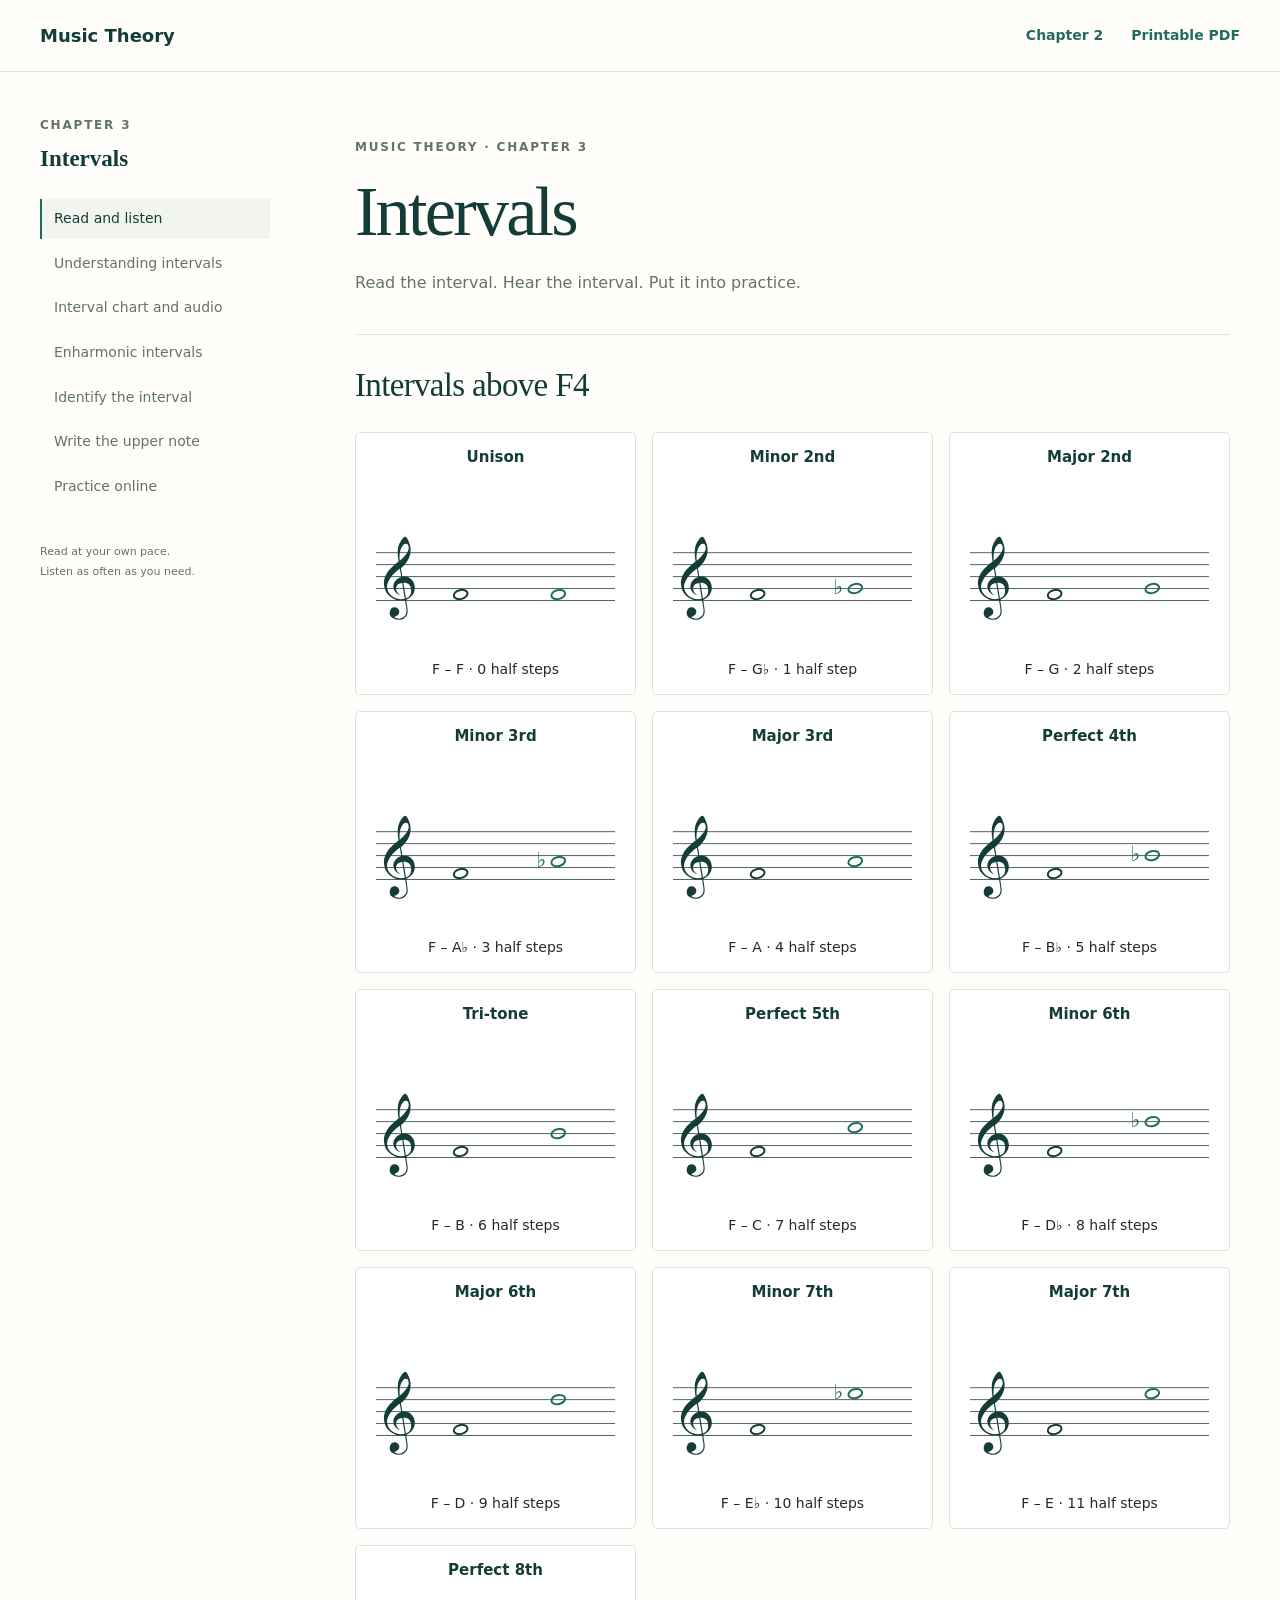
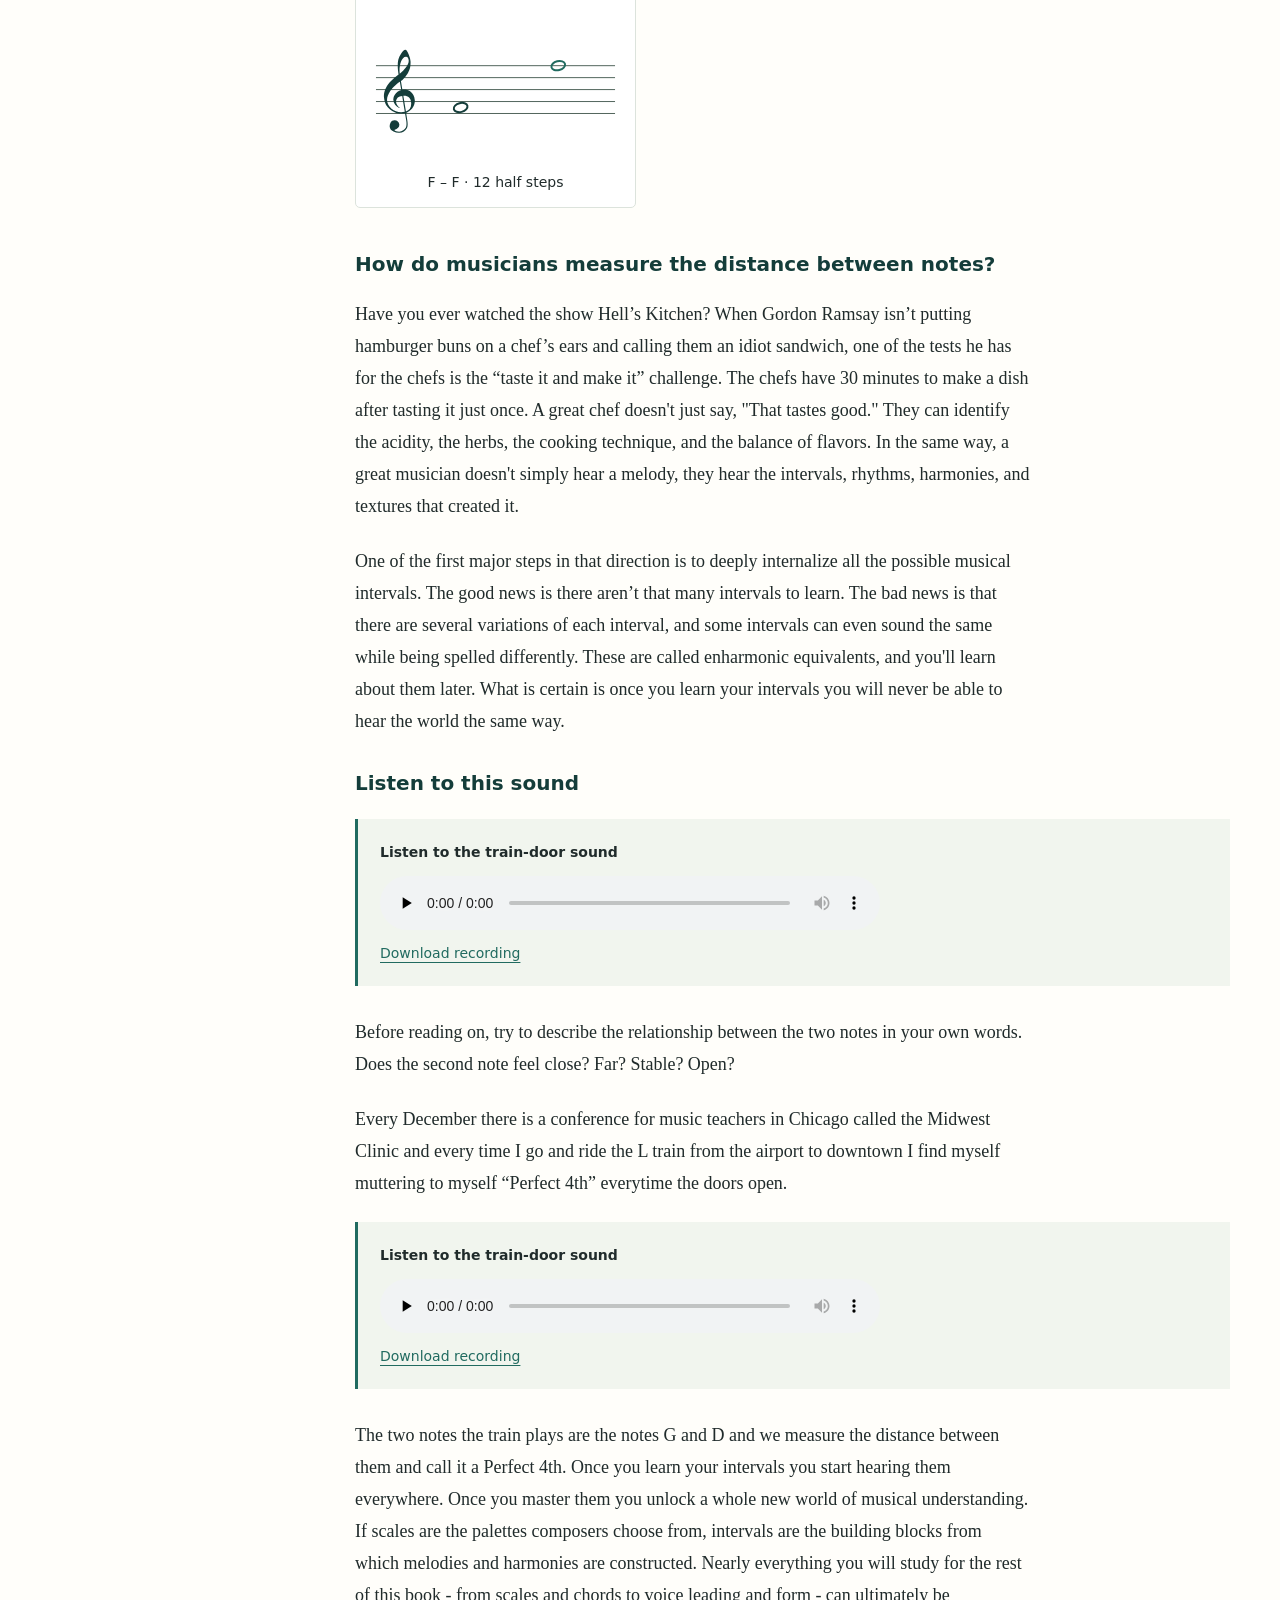
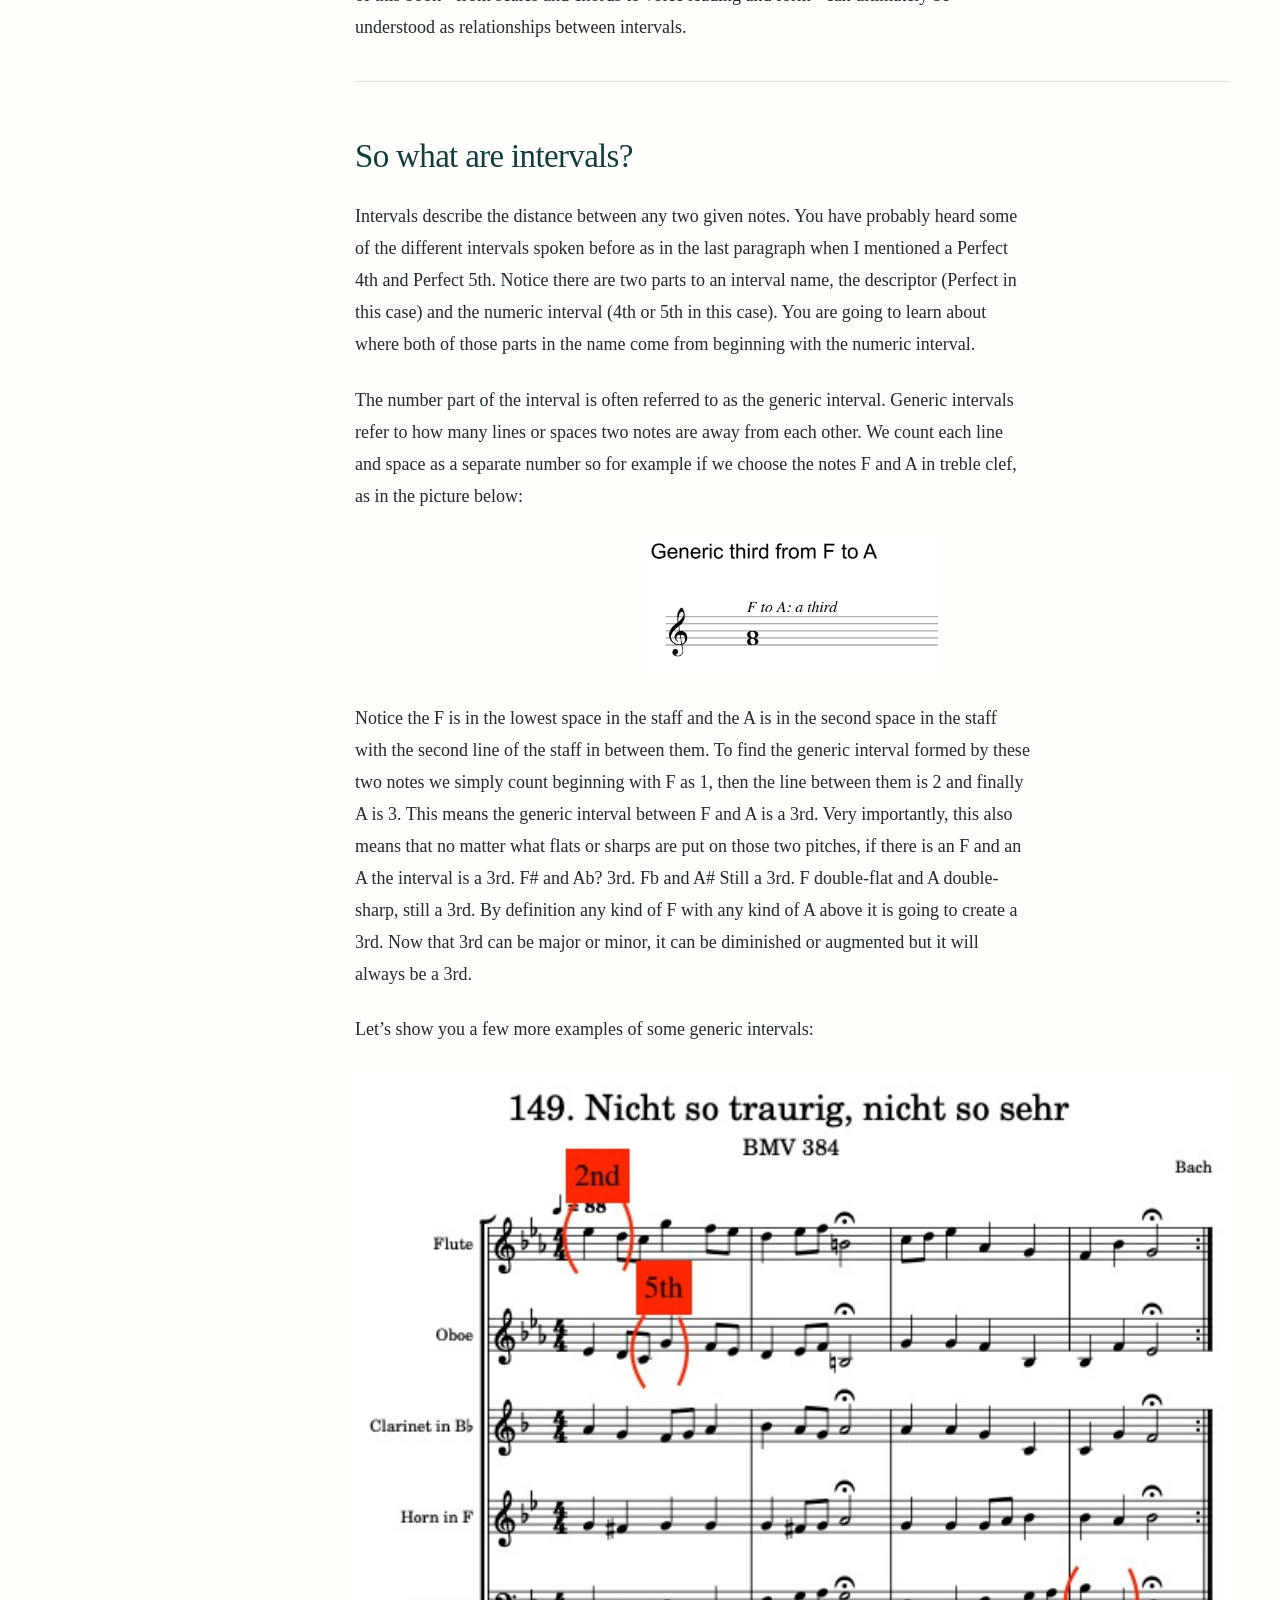
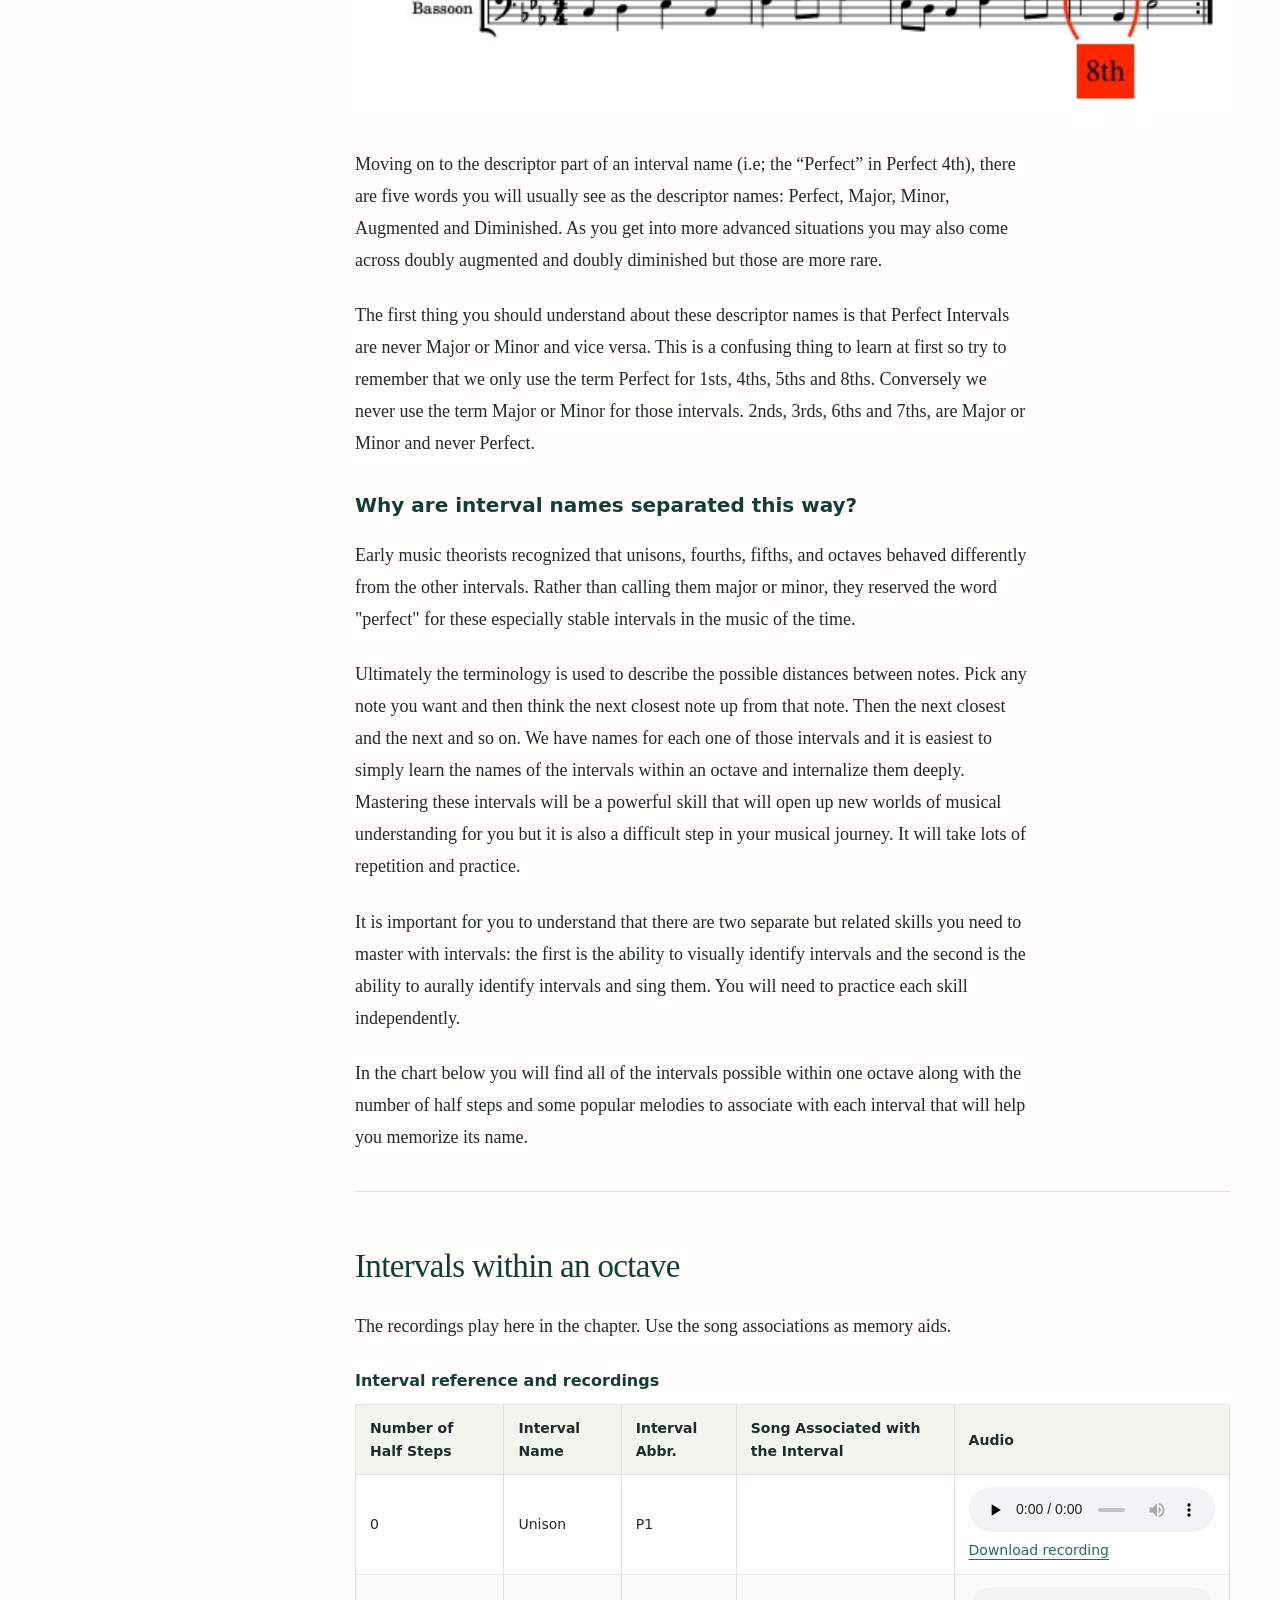
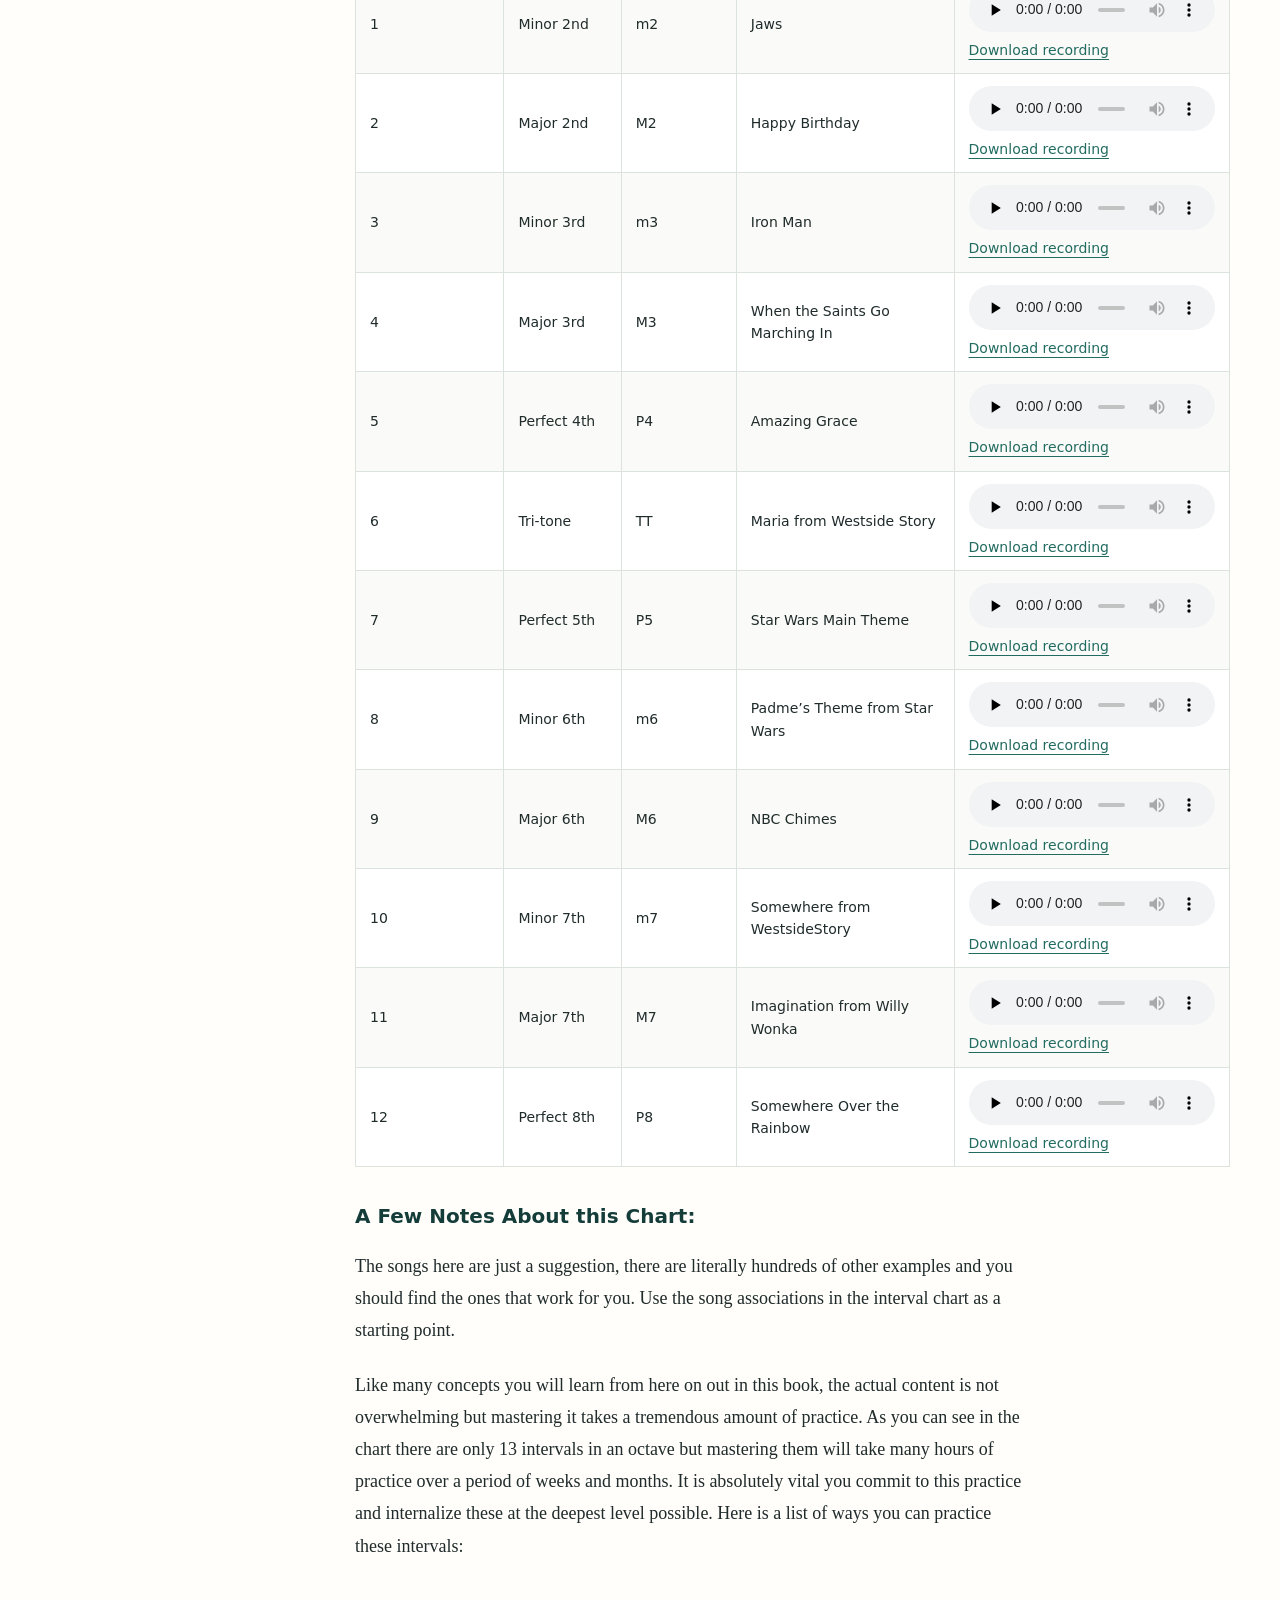
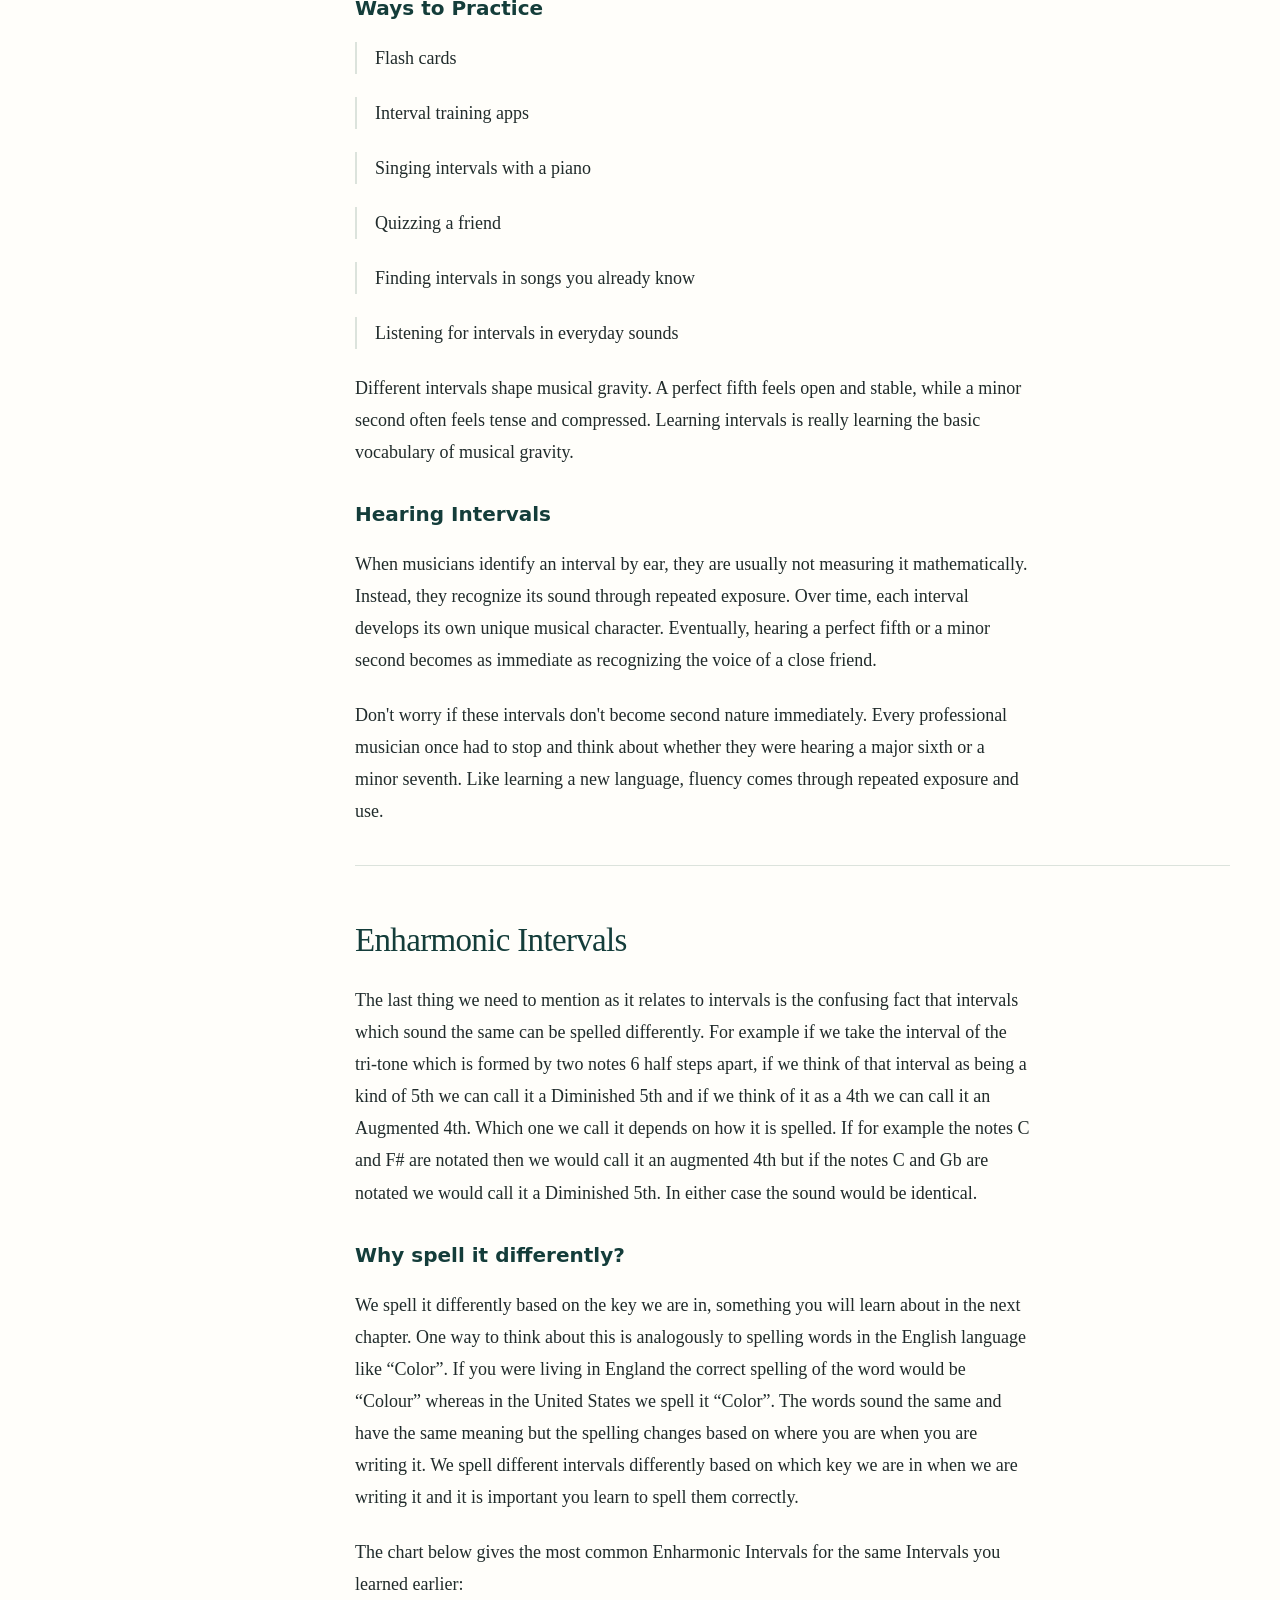
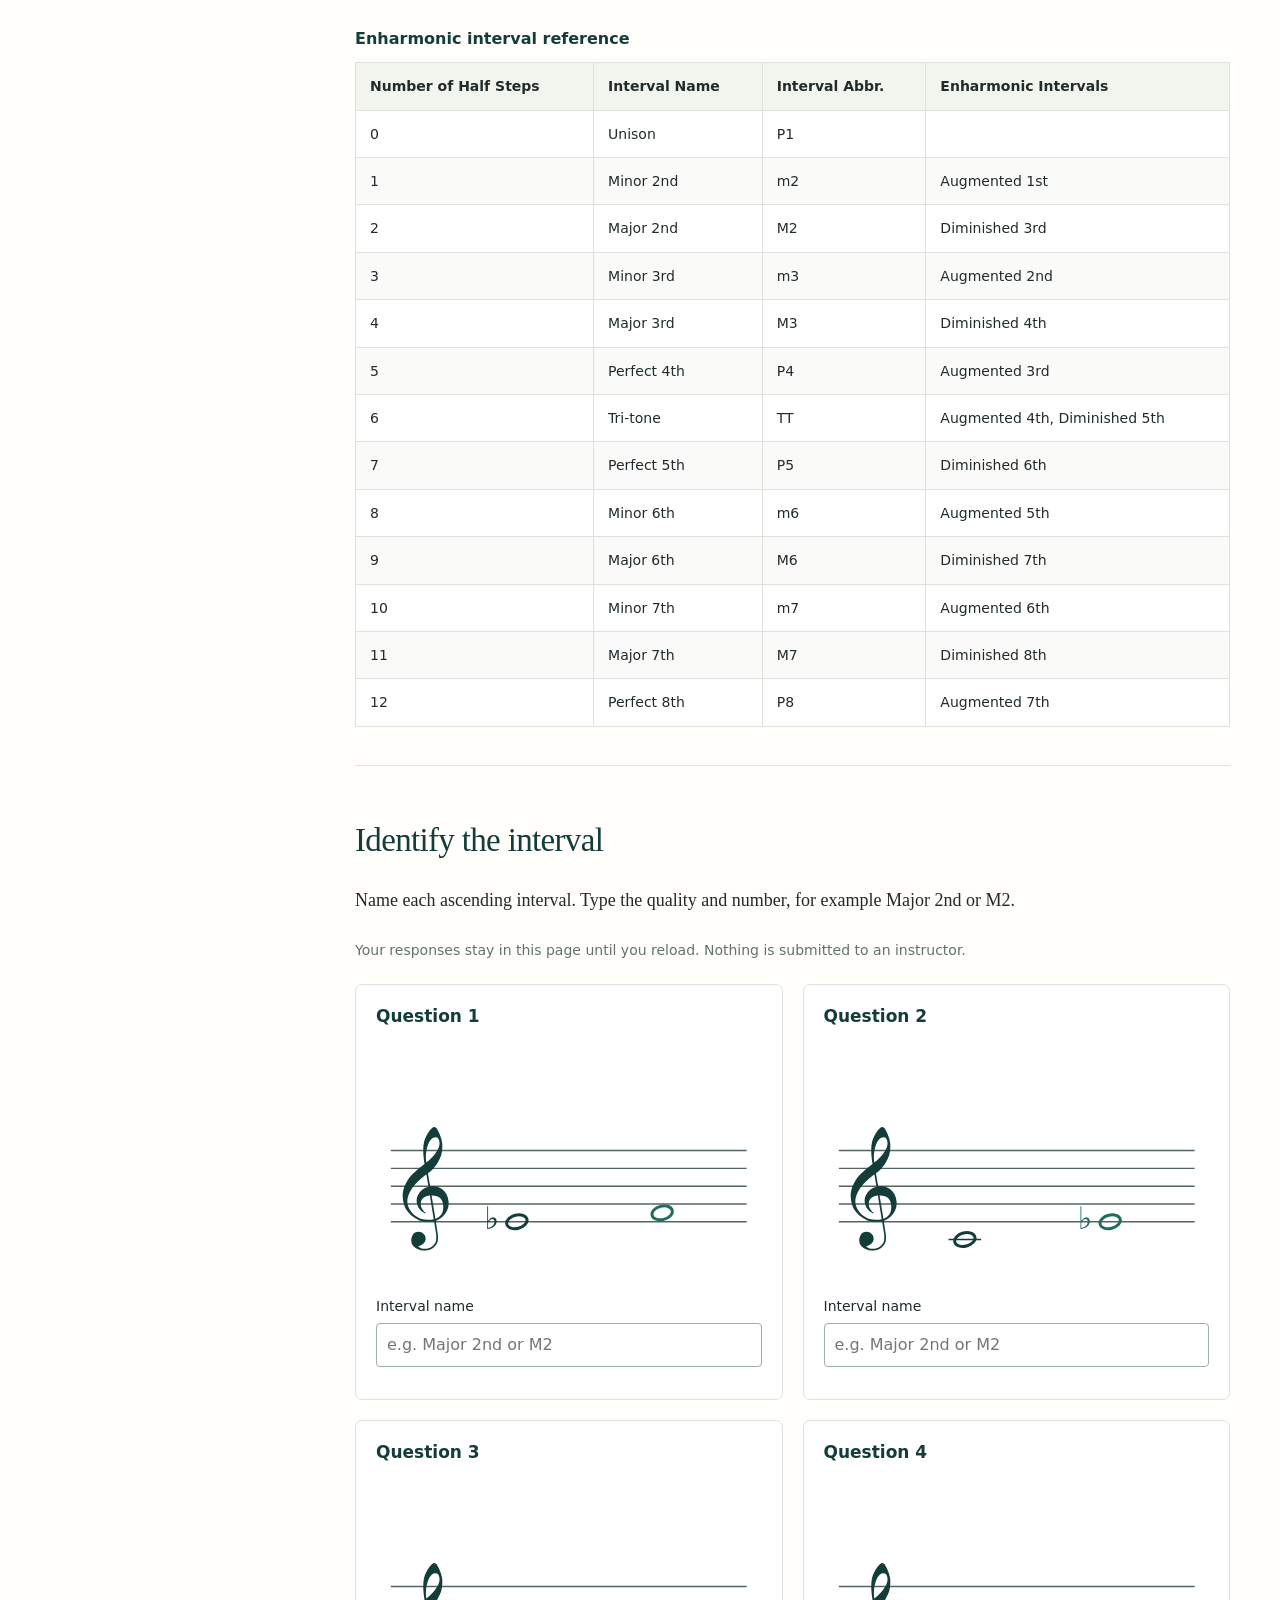
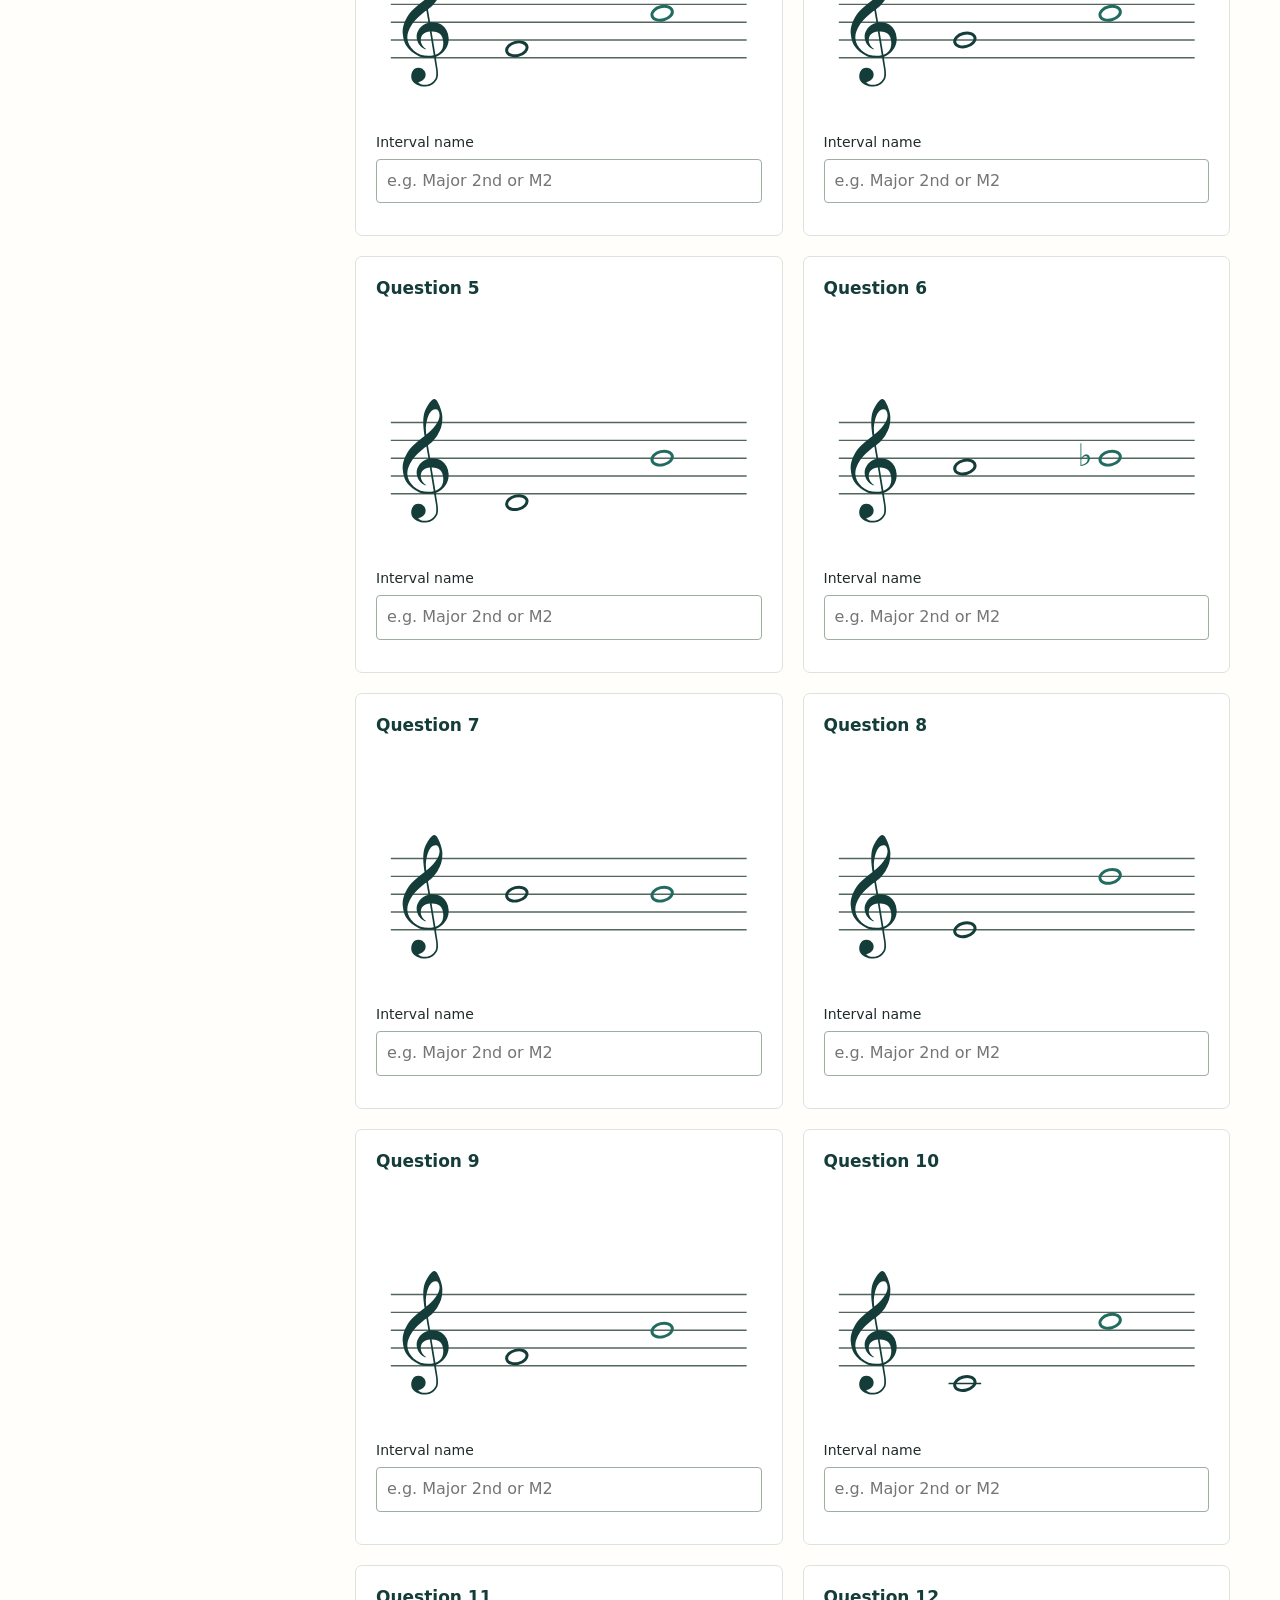
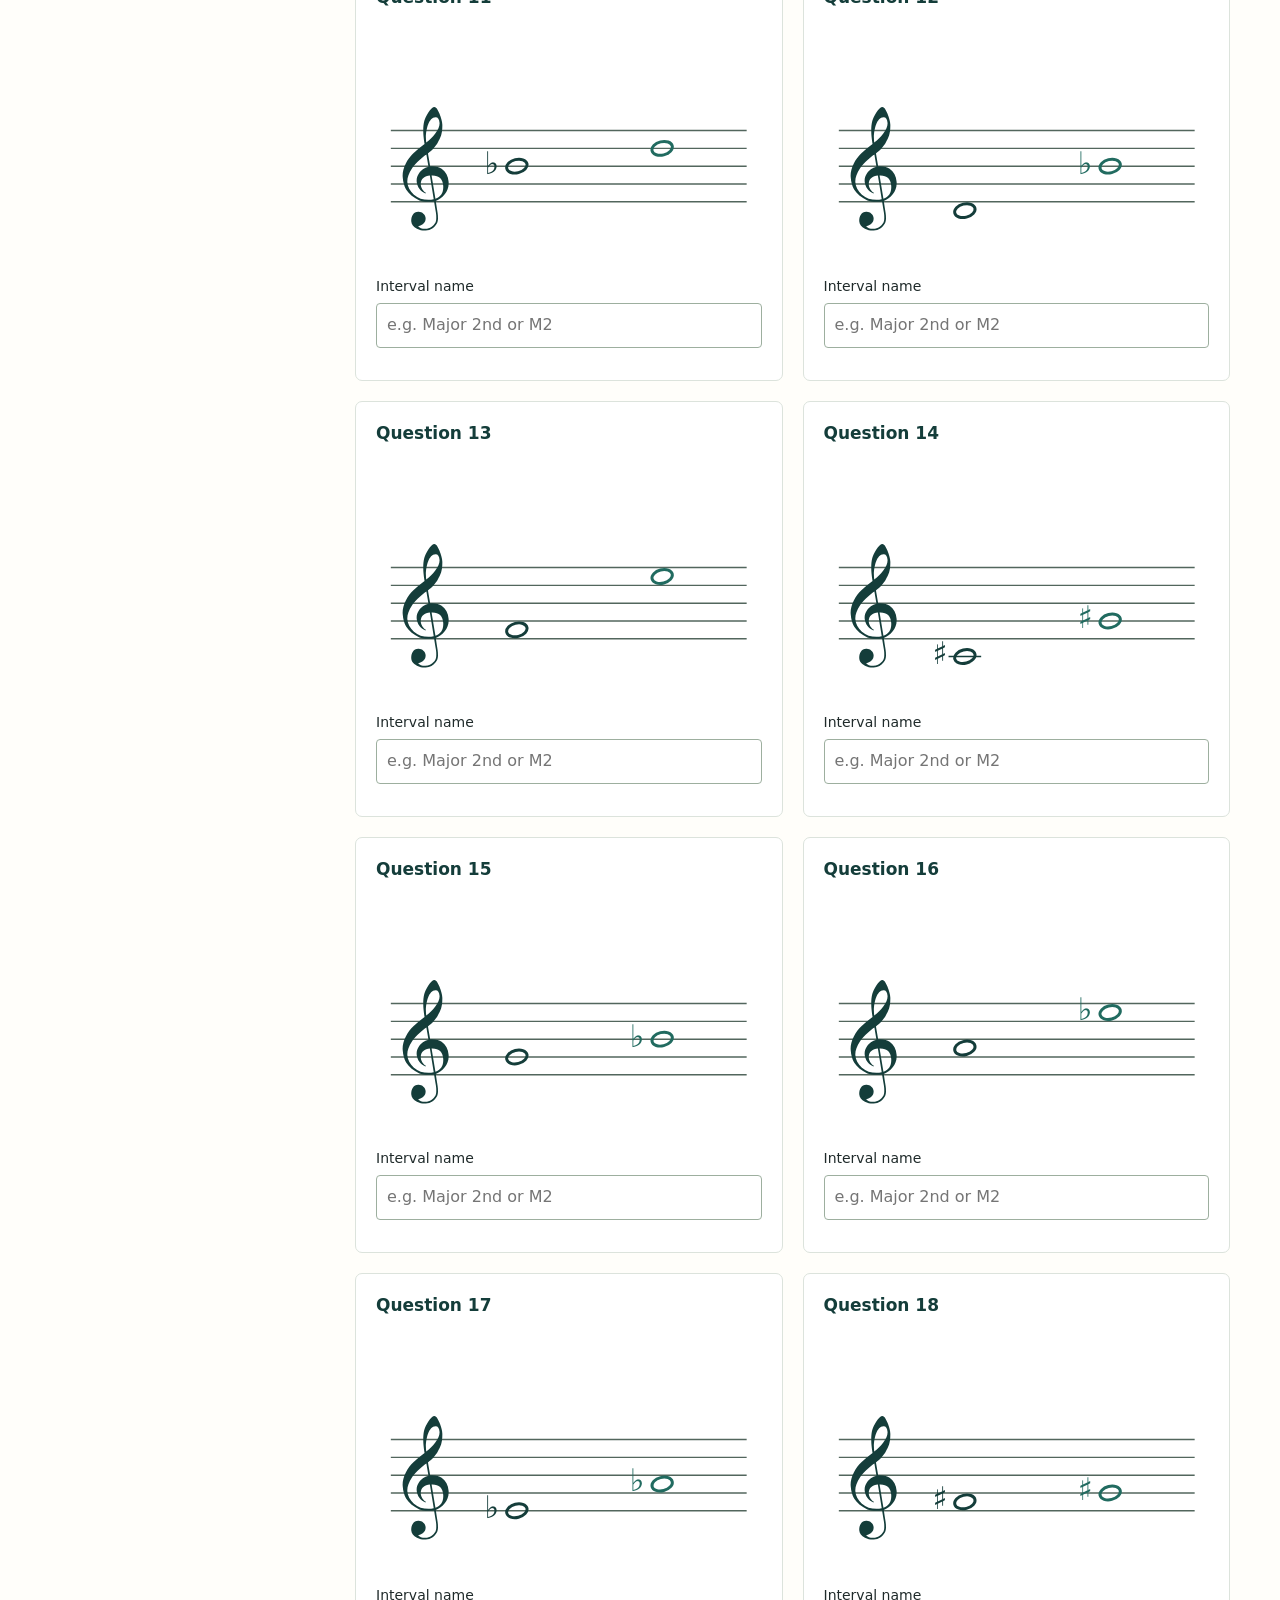
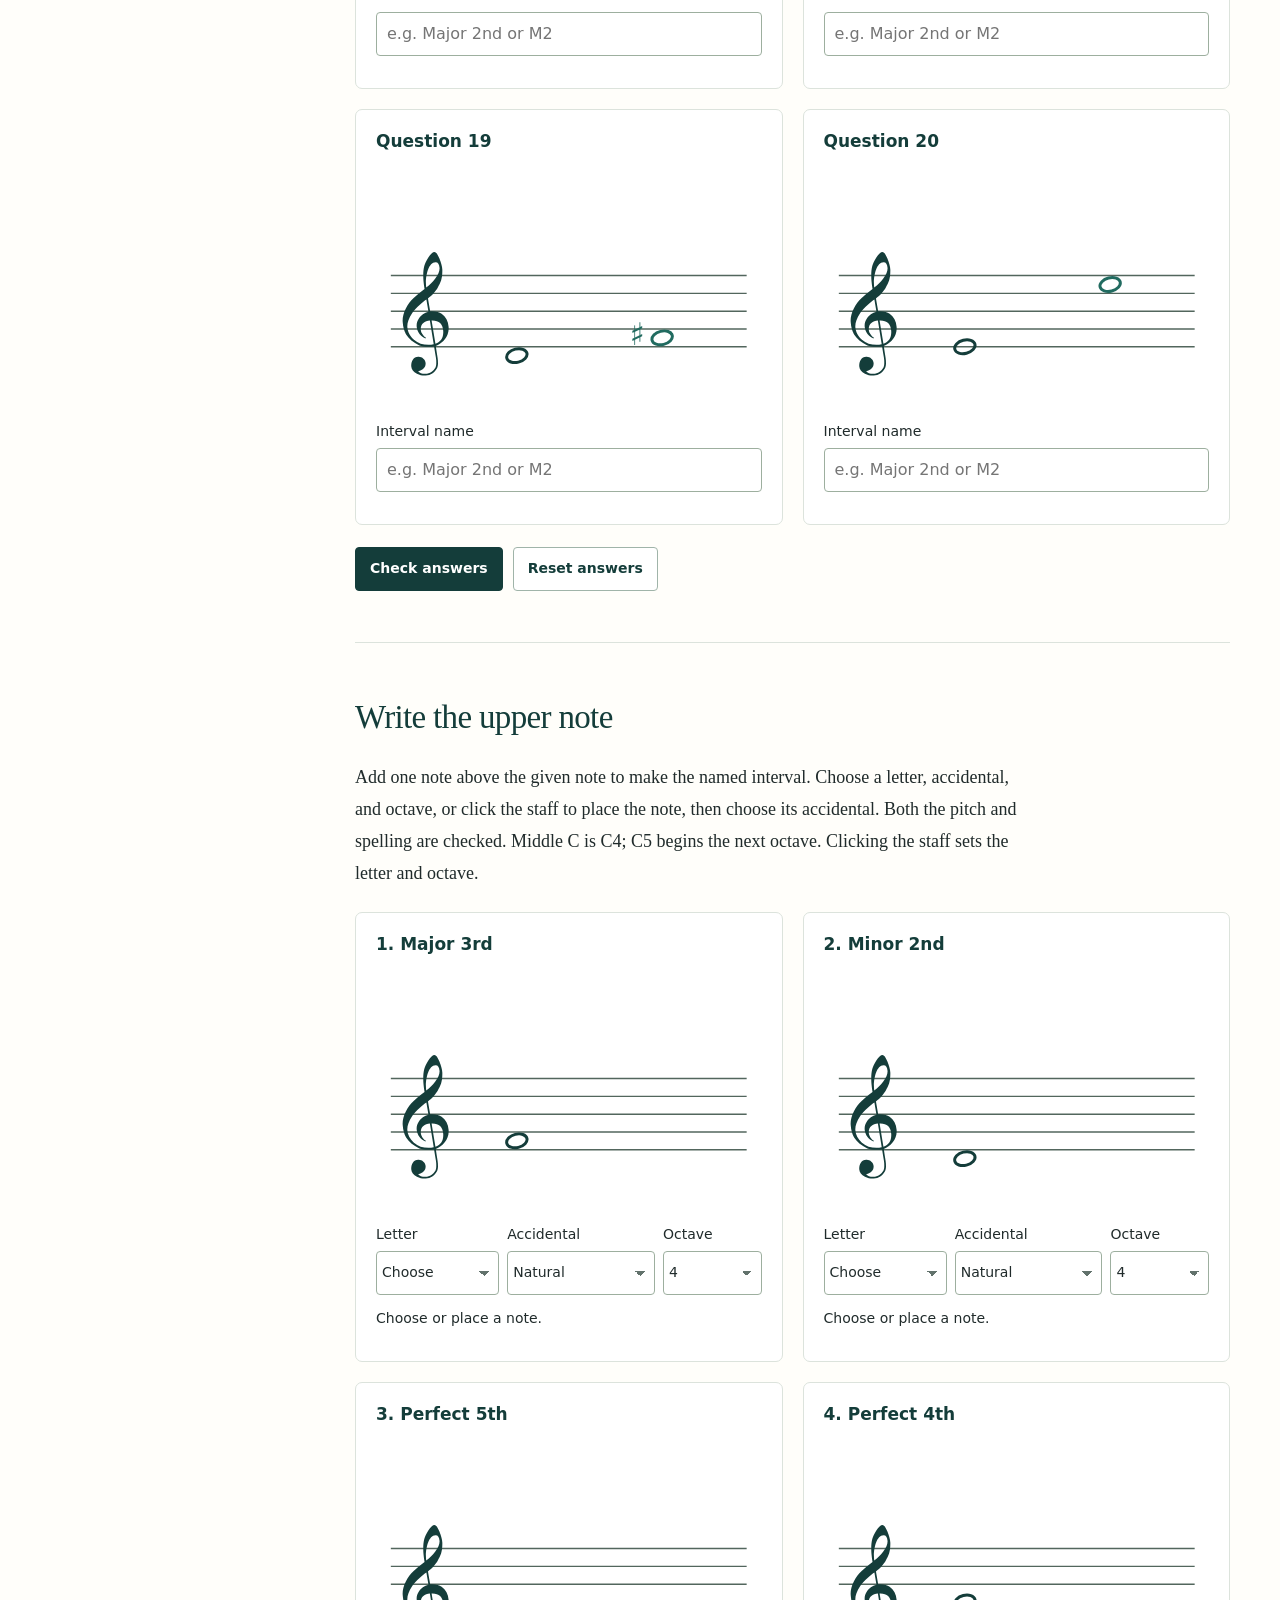
==== chapter-3/index.html @ b193707b "Keep staff lines visible through whole-note centers" ====
<!doctype html><html lang="en"><head><meta charset="utf-8"><meta name="viewport" content="width=device-width,initial-scale=1"><meta name="description" content="Chapter 3 Intervals: read and hear intervals, identify 20 examples, and construct 20 intervals on the staff."><meta name="theme-color" content="#143d3a"><title>Chapter 3 · Intervals</title><link rel="stylesheet" href="styles.css"><script src="theory-data.js" defer></script><script src="theory.js?v=20261122-whole-notes" defer></script><script src="app.js" defer></script></head><body><a class="skip-link" href="#main">Skip to chapter</a><div class="reading-progress" aria-hidden="true"></div><header class="site-header"><a class="book-title" href="../">Music Theory</a><div class="header-actions"><a href="../">Chapter 2</a><a href="assets/chapter-3-print.pdf?v=20261122-whole-notes" download>Printable PDF</a><button type="button" id="menu-toggle" aria-expanded="false" aria-controls="chapter-navigation">Contents</button></div></header><div class="book-layout"><aside class="sidebar" id="chapter-navigation"><p class="eyebrow">Chapter 3</p><p class="nav-title">Intervals</p><nav aria-label="Chapter contents"><a href="#opening">Read and listen</a><a href="#understanding">Understanding intervals</a><a href="#interval-chart">Interval chart and audio</a><a href="#enharmonic">Enharmonic intervals</a><a href="#identify">Identify the interval</a><a href="#construct">Write the upper note</a><a href="#practice-online">Practice online</a></nav><p class="sidebar-note">Read at your own pace.<br>Listen as often as you need.</p></aside><main id="main"><section id="opening"><header class="chapter-heading"><p class="eyebrow">Music Theory · Chapter 3</p><h1>Intervals</h1><p class="chapter-deck">Read the interval. Hear the interval. Put it into practice.</p></header><h2>Intervals above F4</h2><div class="overview" id="interval-overview"></div><h3>How do musicians measure the distance between notes?</h3><p>Have you ever watched the show Hell’s Kitchen? When Gordon Ramsay isn’t putting hamburger buns on a chef’s ears and calling them an idiot sandwich, one of the tests he has for the chefs is the “taste it and make it” challenge. The chefs have 30 minutes to make a dish after tasting it just once. A great chef doesn't just say, "That tastes good." They can identify the acidity, the herbs, the cooking technique, and the balance of flavors. In the same way, a great musician doesn't simply hear a melody, they hear the intervals, rhythms, harmonies, and textures that created it.</p><p>One of the first major steps in that direction is to deeply internalize all the possible musical intervals. The good news is there aren’t that many intervals to learn. The bad news is that there are several variations of each interval, and some intervals can even sound the same while being spelled differently. These are called enharmonic equivalents, and you'll learn about them later. What is certain is once you learn your intervals you will never be able to hear the world the same way.</p><h3>Listen to this sound</h3><div class="inline-player"><p><b>Listen to the train-door sound</b></p><audio controls preload="none" src="assets/54.mp3">Use the download link below to listen.</audio><a href="assets/54.mp3" download>Download recording</a></div><p>Before reading on, try to describe the relationship between the two notes in your own words. Does the second note feel close? Far? Stable? Open?</p><p>Every December there is a conference for music teachers in Chicago called the Midwest Clinic and every time I go and ride the L train from the airport to downtown I find myself muttering to myself “Perfect 4th” everytime the doors open.</p><div class="inline-player"><p><b>Listen to the train-door sound</b></p><audio controls preload="none" src="assets/54.mp3">Use the download link below to listen.</audio><a href="assets/54.mp3" download>Download recording</a></div><p>The two notes the train plays are the notes G and D and we measure the distance between them and call it a Perfect 4th. Once you learn your intervals you start hearing them everywhere. Once you master them you unlock a whole new world of musical understanding. If scales are the palettes composers choose from, intervals are the building blocks from which melodies and harmonies are constructed. Nearly everything you will study for the rest of this book - from scales and chords to voice leading and form - can ultimately be understood as relationships between intervals.</p></section><section id="understanding"><h2>So what are intervals?</h2><p>Intervals describe the distance between any two given notes. You have probably heard some of the different intervals spoken before as in the last paragraph when I mentioned a Perfect 4th and Perfect 5th. Notice there are two parts to an interval name, the descriptor (Perfect in this case) and the numeric interval (4th or 5th in this case). You are going to learn about where both of those parts in the name come from beginning with the numeric interval.</p><p>The number part of the interval is often referred to as the generic interval. Generic intervals refer to how many lines or spaces two notes are away from each other. We count each line and space as a separate number so for example if we choose the notes F and A in treble clef, as in the picture below:</p><figure class="notation generic-third"><button type="button" class="image-zoom" data-image="assets/generic-third.png" data-alt="Generic third from F to A" aria-label="Enlarge Generic third from F to A"><img src="assets/generic-third.png" alt="Generic third from F to A" loading="lazy"><span class="zoom-label">Enlarge</span></button></figure><p>Notice the F is in the lowest space in the staff and the A is in the second space in the staff with the second line of the staff in between them. To find the generic interval formed by these two notes we simply count beginning with F as 1, then the line between them is 2 and finally A is 3. This means the generic interval between F and A is a 3rd. Very importantly, this also means that no matter what flats or sharps are put on those two pitches, if there is an F and an A the interval is a 3rd. F# and Ab? 3rd. Fb and A# Still a 3rd. F double-flat and A double-sharp, still a 3rd. By definition any kind of F with any kind of A above it is going to create a 3rd. Now that 3rd can be major or minor, it can be diminished or augmented but it will always be a 3rd.</p><p>Let’s show you a few more examples of some generic intervals:</p><figure class="notation "><button type="button" class="image-zoom" data-image="assets/chorale-intervals.jpg" data-alt="Second, fifth, and octave annotated in the chorale" aria-label="Enlarge Second, fifth, and octave annotated in the chorale"><img src="assets/chorale-intervals.jpg" alt="Second, fifth, and octave annotated in the chorale" loading="lazy"><span class="zoom-label">Enlarge</span></button></figure><p>Moving on to the descriptor part of an interval name (i.e; the “Perfect” in Perfect 4th), there are five words you will usually see as the descriptor names: Perfect, Major, Minor, Augmented and Diminished. As you get into more advanced situations you may also come across doubly augmented and doubly diminished but those are more rare.</p><p>The first thing you should understand about these descriptor names is that Perfect Intervals are never Major or Minor and vice versa. This is a confusing thing to learn at first so try to remember that we only use the term Perfect for 1sts, 4ths, 5ths and 8ths. Conversely we never use the term Major or Minor for those intervals. 2nds, 3rds, 6ths and 7ths, are Major or Minor and never Perfect.</p><h3>Why are interval names separated this way?</h3><p>Early music theorists recognized that unisons, fourths, fifths, and octaves behaved differently from the other intervals. Rather than calling them major or minor, they reserved the word "perfect" for these especially stable intervals in the music of the time.</p><p>Ultimately the terminology is used to describe the possible distances between notes. Pick any note you want and then think the next closest note up from that note. Then the next closest and the next and so on. We have names for each one of those intervals and it is easiest to simply learn the names of the intervals within an octave and internalize them deeply. Mastering these intervals will be a powerful skill that will open up new worlds of musical understanding for you but it is also a difficult step in your musical journey. It will take lots of repetition and practice.</p><p>It is important for you to understand that there are two separate but related skills you need to master with intervals: the first is the ability to visually identify intervals and the second is the ability to aurally identify intervals and sing them. You will need to practice each skill independently.</p><p>In the chart below you will find all of the intervals possible within one octave along with the number of half steps and some popular melodies to associate with each interval that will help you memorize its name.</p></section><section id="interval-chart"><h2>Intervals within an octave</h2><p>The recordings play here in the chapter. Use the song associations as memory aids.</p><div class="table-scroll" tabindex="0" aria-label="Scrollable interval reference table"><table class="interval-table"><caption>Interval reference and recordings</caption><thead><tr><th scope="col">Number of Half Steps</th><th scope="col">Interval Name</th><th scope="col">Interval Abbr.</th><th scope="col">Song Associated with the Interval</th><th scope="col">Audio</th></tr></thead><tbody><tr><td>0</td><td>Unison</td><td>P1</td><td></td><td><audio controls preload="none" src="assets/57.mp3" aria-label="Listen to Unison"></audio><a class="audio-download" href="assets/57.mp3" download>Download recording</a></td></tr><tr><td>1</td><td>Minor 2nd</td><td>m2</td><td>Jaws</td><td><audio controls preload="none" src="assets/58.mp3" aria-label="Listen to Minor 2nd"></audio><a class="audio-download" href="assets/58.mp3" download>Download recording</a></td></tr><tr><td>2</td><td>Major 2nd</td><td>M2</td><td>Happy Birthday</td><td><audio controls preload="none" src="assets/59.mp3" aria-label="Listen to Major 2nd"></audio><a class="audio-download" href="assets/59.mp3" download>Download recording</a></td></tr><tr><td>3</td><td>Minor 3rd</td><td>m3</td><td>Iron Man</td><td><audio controls preload="none" src="assets/60.mp3" aria-label="Listen to Minor 3rd"></audio><a class="audio-download" href="assets/60.mp3" download>Download recording</a></td></tr><tr><td>4</td><td>Major 3rd</td><td>M3</td><td>When the Saints Go Marching In</td><td><audio controls preload="none" src="assets/61.mp3" aria-label="Listen to Major 3rd"></audio><a class="audio-download" href="assets/61.mp3" download>Download recording</a></td></tr><tr><td>5</td><td>Perfect 4th</td><td>P4</td><td>Amazing Grace</td><td><audio controls preload="none" src="assets/62.mp3" aria-label="Listen to Perfect 4th"></audio><a class="audio-download" href="assets/62.mp3" download>Download recording</a></td></tr><tr><td>6</td><td>Tri-tone</td><td>TT</td><td>Maria from Westside Story</td><td><audio controls preload="none" src="assets/63.mp3" aria-label="Listen to Tri-tone"></audio><a class="audio-download" href="assets/63.mp3" download>Download recording</a></td></tr><tr><td>7</td><td>Perfect 5th</td><td>P5</td><td>Star Wars Main Theme</td><td><audio controls preload="none" src="assets/64.mp3" aria-label="Listen to Perfect 5th"></audio><a class="audio-download" href="assets/64.mp3" download>Download recording</a></td></tr><tr><td>8</td><td>Minor 6th</td><td>m6</td><td>Padme’s Theme from Star Wars</td><td><audio controls preload="none" src="assets/65.mp3" aria-label="Listen to Minor 6th"></audio><a class="audio-download" href="assets/65.mp3" download>Download recording</a></td></tr><tr><td>9</td><td>Major 6th</td><td>M6</td><td>NBC Chimes</td><td><audio controls preload="none" src="assets/66.mp3" aria-label="Listen to Major 6th"></audio><a class="audio-download" href="assets/66.mp3" download>Download recording</a></td></tr><tr><td>10</td><td>Minor 7th</td><td>m7</td><td>Somewhere from WestsideStory</td><td><audio controls preload="none" src="assets/67.mp3" aria-label="Listen to Minor 7th"></audio><a class="audio-download" href="assets/67.mp3" download>Download recording</a></td></tr><tr><td>11</td><td>Major 7th</td><td>M7</td><td>Imagination from Willy Wonka</td><td><audio controls preload="none" src="assets/68.mp3" aria-label="Listen to Major 7th"></audio><a class="audio-download" href="assets/68.mp3" download>Download recording</a></td></tr><tr><td>12</td><td>Perfect 8th</td><td>P8</td><td>Somewhere Over the Rainbow</td><td><audio controls preload="none" src="assets/69.mp3" aria-label="Listen to Perfect 8th"></audio><a class="audio-download" href="assets/69.mp3" download>Download recording</a></td></tr></tbody></table></div><h3>A Few Notes About this Chart:</h3><p>The songs here are just a suggestion, there are literally hundreds of other examples and you should find the ones that work for you. Use the song associations in the interval chart as a starting point.</p><p>Like many concepts you will learn from here on out in this book, the actual content is not overwhelming but mastering it takes a tremendous amount of practice. As you can see in the chart there are only 13 intervals in an octave but mastering them will take many hours of practice over a period of weeks and months. It is absolutely vital you commit to this practice and internalize these at the deepest level possible. Here is a list of ways you can practice these intervals:</p><h3>Ways to Practice</h3><p class="practice-method">Flash cards</p><p class="practice-method">Interval training apps</p><p class="practice-method">Singing intervals with a piano</p><p class="practice-method">Quizzing a friend</p><p class="practice-method">Finding intervals in songs you already know</p><p class="practice-method">Listening for intervals in everyday sounds</p><p>Different intervals shape musical gravity. A perfect fifth feels open and stable, while a minor second often feels tense and compressed. Learning intervals is really learning the basic vocabulary of musical gravity.</p><h3>Hearing Intervals</h3><p>When musicians identify an interval by ear, they are usually not measuring it mathematically. Instead, they recognize its sound through repeated exposure. Over time, each interval develops its own unique musical character. Eventually, hearing a perfect fifth or a minor second becomes as immediate as recognizing the voice of a close friend.</p><p>Don't worry if these intervals don't become second nature immediately. Every professional musician once had to stop and think about whether they were hearing a major sixth or a minor seventh. Like learning a new language, fluency comes through repeated exposure and use.</p></section><section id="enharmonic"><h2>Enharmonic Intervals</h2><p>The last thing we need to mention as it relates to intervals is the confusing fact that intervals which sound the same can be spelled differently. For example if we take the interval of the tri-tone which is formed by two notes 6 half steps apart, if we think of that interval as being a kind of 5th we can call it a Diminished 5th and if we think of it as a 4th we can call it an Augmented 4th. Which one we call it depends on how it is spelled. If for example the notes C and F# are notated then we would call it an augmented 4th but if the notes C and Gb are notated we would call it a Diminished 5th. In either case the sound would be identical.</p><h3>Why spell it differently?</h3><p>We spell it differently based on the key we are in, something you will learn about in the next chapter. One way to think about this is analogously to spelling words in the English language like “Color”. If you were living in England the correct spelling of the word would be “Colour” whereas in the United States we spell it “Color”. The words sound the same and have the same meaning but the spelling changes based on where you are when you are writing it. We spell different intervals differently based on which key we are in when we are writing it and it is important you learn to spell them correctly.</p><p>The chart below gives the most common Enharmonic Intervals for the same Intervals you learned earlier:</p><div class="table-scroll" tabindex="0" aria-label="Scrollable interval reference table"><table><caption>Enharmonic interval reference</caption><thead><tr><th scope="col">Number of Half Steps</th><th scope="col">Interval Name</th><th scope="col">Interval Abbr.</th><th scope="col">Enharmonic Intervals</th></tr></thead><tbody><tr><td>0</td><td>Unison</td><td>P1</td><td></td></tr><tr><td>1</td><td>Minor 2nd</td><td>m2</td><td>Augmented 1st</td></tr><tr><td>2</td><td>Major 2nd</td><td>M2</td><td>Diminished 3rd</td></tr><tr><td>3</td><td>Minor 3rd</td><td>m3</td><td>Augmented 2nd</td></tr><tr><td>4</td><td>Major 3rd</td><td>M3</td><td>Diminished 4th</td></tr><tr><td>5</td><td>Perfect 4th</td><td>P4</td><td>Augmented 3rd</td></tr><tr><td>6</td><td>Tri-tone</td><td>TT</td><td>Augmented 4th, Diminished 5th</td></tr><tr><td>7</td><td>Perfect 5th</td><td>P5</td><td>Diminished 6th</td></tr><tr><td>8</td><td>Minor 6th</td><td>m6</td><td>Augmented 5th</td></tr><tr><td>9</td><td>Major 6th</td><td>M6</td><td>Diminished 7th</td></tr><tr><td>10</td><td>Minor 7th</td><td>m7</td><td>Augmented 6th</td></tr><tr><td>11</td><td>Major 7th</td><td>M7</td><td>Diminished 8th</td></tr><tr><td>12</td><td>Perfect 8th</td><td>P8</td><td>Augmented 7th</td></tr></tbody></table></div></section><section id="identify"><h2>Identify the interval</h2><p>Name each ascending interval. Type the quality and number, for example Major 2nd or M2.</p><p class="practice-help">Your responses stay in this page until you reload. Nothing is submitted to an instructor.</p><div id="identify-mount"></div></section><section id="construct"><h2>Write the upper note</h2><p>Add one note above the given note to make the named interval. Choose a letter, accidental, and octave, or click the staff to place the note, then choose its accidental. Both the pitch and spelling are checked. Middle C is C4; C5 begins the next octave. Clicking the staff sets the letter and octave.</p><div id="construct-mount"></div></section><section id="practice-online"><h2>Practice online</h2><p>There is an excellent, free to use website online called musictheory.net where you can practice the topics of this chapter and more.</p><div class="online-card"><p class="eyebrow">Practice online</p><h3>Interval Identification</h3><p>Build confidence identifying written intervals.</p><a class="button" href="https://www.musictheory.net/exercises/interval" target="_blank" rel="noopener">Open Interval Identification</a></div><div class="online-card"><p class="eyebrow">Practice online</p><h3>Interval Ear Training</h3><p>Build confidence recognizing intervals by ear.</p><a class="button" href="https://www.musictheory.net/exercises/ear-interval" target="_blank" rel="noopener">Open Interval Ear Training</a></div></section><footer class="chapter-footer"><a href="../">Chapter 2: Notation</a><a href="#opening">Back to the beginning</a></footer><noscript><p>Enable JavaScript for the interval graphic and interactive exercises, or use the printable chapter linked above.</p></noscript></main></div><dialog id="image-dialog" aria-label="Enlarged notation"><button class="dialog-close" type="button">Close</button><img alt=""></dialog></body></html>
---- chapter-3/styles.css ----
:root{--paper:#fffefa;--ink:#202b2b;--muted:#62726c;--green:#143d3a;--accent:#216b60;--line:#dce3dc;--soft:#f1f5ee;--header:72px;color-scheme:light}*{box-sizing:border-box}html{scroll-behavior:smooth;scroll-padding-top:100px}body{margin:0;background:var(--paper);color:var(--ink);font-family:Georgia,'Times New Roman',serif;font-size:18px;line-height:1.78}button,input,select{font:inherit}a{color:var(--accent);text-underline-offset:4px}a:hover{color:#103f37}button,a,input,select{touch-action:manipulation}:focus-visible{outline:3px solid #c57d30;outline-offset:5px}button{cursor:pointer}.skip-link{position:fixed;left:16px;top:-80px;background:white;padding:10px;z-index:20}.skip-link:focus{top:10px}.site-header{height:var(--header);position:sticky;top:0;z-index:5;display:flex;align-items:center;justify-content:space-between;border-bottom:1px solid var(--line);background:rgba(255,254,250,.98);padding:0 40px;font:600 14px/1.2 system-ui,sans-serif}.book-title{display:flex;gap:12px;align-items:center;text-decoration:none;color:var(--green);font-size:18px}.book-mark{font:32px Georgia,serif}.header-actions{display:flex;gap:28px;align-items:center}.header-actions>a{text-decoration:none}.header-actions button{display:none;border:1px solid var(--line);background:white;padding:9px 12px;border-radius:4px;color:var(--green)}.reading-progress{position:fixed;top:0;left:0;height:3px;width:0;background:#368679;z-index:9}.book-layout{max-width:1500px;margin:auto;display:grid;grid-template-columns:255px minmax(0,1fr);gap:65px;padding:0 50px 0 35px}.sidebar{position:sticky;top:var(--header);align-self:start;padding:44px 20px 20px 5px;height:calc(100dvh - var(--header));overflow:auto;font-family:system-ui,sans-serif}.eyebrow{text-transform:uppercase;font:650 11px/1.5 system-ui,sans-serif;letter-spacing:.15em;color:var(--muted);margin:0 0 10px}.nav-title{font:600 23px/1.3 Georgia,serif;margin:0 0 25px;color:var(--green)}nav{display:grid;gap:5px}nav a{border-left:2px solid transparent;color:var(--muted);text-decoration:none;font-size:13px;line-height:1.55;padding:9px 12px}nav a:hover,nav a[aria-current="location"]{border-color:var(--accent);background:var(--soft);color:var(--green)}.sidebar-note{font-size:11px;line-height:1.8;color:var(--muted);margin-top:35px}main{min-width:0;padding-bottom:110px;max-width:970px}.chapter-heading{padding:66px 0 24px;border-bottom:1px solid var(--line);margin-bottom:30px}h1{font:500 clamp(46px,5.5vw,72px)/1.12 Georgia,serif;color:var(--green);letter-spacing:-.04em;margin:16px 0}.chapter-deck{font:400 16px/1.7 system-ui,sans-serif;color:var(--muted);margin:18px 0 14px}h2{font:500 33px/1.25 Georgia,serif;color:var(--green);margin:0 0 23px;letter-spacing:-.02em}h3{font:650 20px/1.4 system-ui,sans-serif;margin:32px 0 20px;color:var(--green)}main p{max-width:75ch;margin:0 0 23px}section+section{padding-top:54px;margin-top:38px;border-top:1px solid var(--line)}.notation{margin:27px 0 32px;max-width:100%;background:white}.image-zoom{border:0;position:relative;padding:0;background:white;display:block;width:100%;text-align:left;line-height:0;cursor:zoom-in;border-radius:3px}.image-zoom img{display:block;width:100%;height:auto;object-fit:contain}.zoom-label{position:absolute;right:6px;bottom:6px;background:rgba(255,255,255,.96);border:1px solid var(--line);border-radius:3px;padding:5px 8px;font:11px/1.3 system-ui,sans-serif;color:var(--green);opacity:0;transition:opacity .15s}.image-zoom:hover .zoom-label,.image-zoom:focus-visible .zoom-label{opacity:1}.score-listening{display:grid;grid-template-columns:minmax(0,1.5fr) minmax(260px,1fr);gap:25px;align-items:start;margin:28px 0 45px}.score-listening .notation{margin:0}.listening-panel{position:sticky;top:calc(var(--header) + 22px);padding:25px 20px;background:var(--soft);border-top:3px solid var(--accent);font:14px/1.65 system-ui,sans-serif}.listening-panel h2{font:600 20px/1.35 Georgia,serif;letter-spacing:0;margin:12px 0}.listening-panel p{margin:0 0 15px}.listening-panel audio{display:block;width:100%;min-width:0;margin:20px 0 12px;height:46px}.audio-options{display:flex;gap:16px;flex-wrap:wrap;align-items:center;font-size:12px}.audio-options label{display:flex;align-items:center;gap:6px}.audio-options select{padding:5px;background:white;border:1px solid #c9d4cb;border-radius:3px;font-size:12px}.audio-options input{accent-color:var(--accent);width:15px;height:15px}.audio-status:empty{display:none}.audio-status{font-size:12px;color:#9c331b}.text-link{display:inline-block;margin-top:17px;font-size:12px}.annotated{max-width:500px;margin:32px auto}.piano-photo{max-width:280px;margin:25px auto}.small-figure{max-width:50%;margin:25px auto}.rhythm-reference{max-width:600px;margin:30px auto}.score{max-width:760px;margin-left:auto;margin-right:auto}.worksheet{max-width:760px;margin-left:auto;margin-right:auto}.table-scroll{width:100%;overflow-x:auto;margin:28px 0 35px}table{border-collapse:collapse;width:100%;font:14px/1.6 system-ui,sans-serif;background:white;min-width:480px}caption{text-align:left;font:600 16px/1.4 system-ui,sans-serif;color:var(--green);margin-bottom:12px}td,th{padding:12px 14px;vertical-align:middle;border:1px solid var(--line);text-align:left}th{background:var(--soft);font-weight:600}tbody tr:nth-child(even){background:#fafbf8}.clef-list-item{display:flex;align-items:center;gap:18px;margin-left:24px;min-height:48px}.clef-list-item img{height:45px;width:30px;object-fit:contain}.accidental-pair{display:flex;gap:50px;flex-wrap:wrap;padding:12px 0}.accidental-pair p{display:flex;align-items:center;gap:18px;font:14px/1.7 system-ui,sans-serif}.music-symbol{font:65px/1 Georgia,serif}.time-exercise{display:flex;align-items:center;gap:30px;margin:26px 0}.time-exercise p{margin:0;font-size:16px}.time-signature{display:flex;flex-direction:column;align-items:center;font:bold 30px/.83 Georgia,serif;width:52px;flex-shrink:0;position:relative;letter-spacing:0}.time-signature:before{content:'';position:absolute;inset:-4px -5px;background:repeating-linear-gradient(to bottom,transparent 0,transparent 11px,#aeb8b0 11px,#aeb8b0 12px);z-index:-1}.time-signature span{position:relative}.time-exercise input,.score-question input{background:white;border:0;border-bottom:1px solid #82938a;border-radius:0;width:105px;font:16px/1.5 Georgia,serif;color:var(--green);padding:5px 3px;margin:4px}.score-question{display:block;margin:25px 0;font-size:17px}.score-question input{display:block;width:190px;margin:8px 0}.button{display:inline-flex;align-items:center;justify-content:center;gap:8px;border:1px solid var(--green);background:var(--green);color:white;padding:12px 20px;border-radius:4px;text-decoration:none;font:600 13px/1.5 system-ui,sans-serif;min-height:46px}.button:hover{background:#24584f;color:white}.secondary{background:white;color:var(--green)}.replay{margin-bottom:20px}.chapter-footer{display:flex;justify-content:space-between;gap:18px;border-top:1px solid var(--line);margin-top:65px;padding-top:24px;font:13px/1.6 system-ui,sans-serif;color:var(--muted)}.audio-dock{position:fixed;bottom:18px;left:50%;transform:translateX(-50%);width:min(530px,calc(100% - 28px));padding:12px 17px;display:flex;align-items:center;justify-content:space-between;gap:12px;background:var(--green);color:white;box-shadow:0 8px 35px #0002;border-radius:8px;z-index:10;font:12px/1.5 system-ui,sans-serif}.audio-dock[hidden]{display:none}.audio-dock>div{display:grid;gap:1px}.audio-dock span{opacity:.75;font-size:11px}.audio-dock button{background:white;color:var(--green);border:0;padding:8px 15px;border-radius:4px;font:600 12px system-ui,sans-serif}.audio-dock a{color:white;font-size:11px}dialog{width:min(1300px,95vw);max-height:95dvh;border:0;border-radius:8px;padding:55px 18px 20px;background:#fff;overflow:auto}dialog::backdrop{background:#102522c9}dialog img{width:100%;height:auto;display:block}.dialog-close{position:absolute;top:12px;right:14px;border:1px solid var(--line);background:white;padding:8px 15px;color:var(--green);border-radius:4px;font:13px system-ui,sans-serif}body.dialog-open{overflow:hidden}input:focus{outline-offset:2px}@media(min-width:1500px){.book-layout{gap:75px}}@media(max-width:1100px){.book-layout{grid-template-columns:200px minmax(0,1fr);gap:28px;padding:0 28px 0 20px}.sidebar{padding-right:5px}.score-listening{grid-template-columns:minmax(0,1fr)}.listening-panel{position:static;max-width:100%;padding:22px}.listening-panel audio{max-width:500px}.chapter-heading{padding-top:48px}}@media(max-width:760px){:root{--header:64px}body{font-size:17px;line-height:1.75}.site-header{padding:0 18px}.book-title{font-size:15px;gap:7px}.book-mark{font-size:28px}.header-actions{gap:15px}.header-actions>a{font-size:11px}.header-actions button{display:block;font-size:12px}.book-layout{display:block;padding:0 23px}.sidebar{display:none;position:fixed;z-index:8;top:var(--header);right:0;width:min(320px,90vw);height:calc(100dvh - var(--header));padding:25px;background:var(--paper);box-shadow:-12px 0 24px #19362a1a}.sidebar.is-open{display:block}main{width:100%;padding-bottom:100px}.chapter-heading{padding-top:38px;margin-bottom:24px}.chapter-deck{font-size:14px}h2{font-size:28px}h3{font-size:19px}section+section{padding-top:36px;margin-top:30px}.score-listening{gap:18px}.score-listening .listening-panel{order:-1}.small-figure{max-width:75%}.piano-photo{max-width:240px}.time-exercise{gap:16px}.time-exercise p{font-size:15px}.time-exercise input{width:82px}.time-signature{width:36px;font-size:27px}.table-scroll{margin-left:-4px;width:calc(100% + 8px)}td,th{padding:10px;font-size:12px}.chapter-footer{font-size:12px}.audio-dock{bottom:10px}.image-zoom .zoom-label{opacity:1;font-size:10px;padding:4px 6px}.accidental-pair{gap:20px}.score-question{font-size:16px}}@media(prefers-reduced-motion:reduce){html{scroll-behavior:auto}*{transition:none!important}}@media print{.site-header,.sidebar,.reading-progress,.audio-dock,.skip-link,.listening-panel,.zoom-label,dialog,.button{display:none!important}.book-layout{display:block;padding:0}body{background:white;font-size:11pt;line-height:1.5}main{max-width:none;padding:0}.chapter-heading{padding-top:0}section+section{padding-top:22px;margin-top:22px}h1{font-size:30pt}h2{font-size:21pt;break-after:avoid}.score-listening{display:block}.notation{break-inside:avoid}a{color:inherit}.chapter-footer{display:none}.image-zoom{cursor:default}}
/* Annotated score stays in view while its corresponding guide is read. */
.annotation-guide{display:grid;grid-template-columns:minmax(0,1fr) minmax(0,1.1fr);gap:22px;align-items:start;margin:32px 0}
.annotation-guide .annotated{margin:0;max-width:none;position:sticky;top:calc(var(--header) + 18px)}
.annotation-guide .table-scroll{margin:0;min-width:0}.annotation-guide table{min-width:0;font-size:12px;line-height:1.55}.annotation-guide td,.annotation-guide th{padding:8px}.annotation-guide td:first-child{width:30px;text-align:center}.annotation-guide caption{font-size:14px}
.practice-box{padding:24px;border:1px solid var(--line);background:#f7f9f4;border-radius:7px;margin:28px 0 36px;font-family:system-ui,sans-serif}.practice-box[hidden]{display:none}.practice-box h3,.practice-box h4{margin:0 0 12px;color:var(--green);font:650 18px/1.4 system-ui,sans-serif}.practice-box h4{font-size:15px}.practice-box .practice-help{font:13px/1.65 system-ui,sans-serif;color:var(--muted);margin:0 0 16px}.practice-actions{display:flex;gap:10px;align-items:center;flex-wrap:wrap;margin-top:18px}.practice-actions button,.note-row-nav button,.letter-pad button{border:1px solid #a0b4a9;border-radius:4px;background:white;color:var(--green);font:600 13px/1.4 system-ui,sans-serif;padding:10px 14px;min-height:44px}.practice-actions button:first-child{background:var(--green);color:white;border-color:var(--green)}button:disabled{opacity:.45;cursor:default}.practice-feedback{flex-basis:100%;font:14px/1.6 system-ui,sans-serif;margin:3px 0 0!important;color:var(--green)}input[aria-invalid="true"],select[aria-invalid="true"]{border:2px solid #a43828!important;background:#fff0eb!important}input.answer-correct,select.answer-correct{border:2px solid #216b60!important;background:#e9f5ed!important}.practice-box input:focus-visible,.practice-box select:focus-visible{outline-offset:3px}.practice-box select{background:white;border:1px solid #a0b4a9;color:var(--ink);font:14px/1.5 system-ui,sans-serif;padding:9px 10px;border-radius:4px;min-height:44px;max-width:100%}.practice-box .time-exercise{flex-wrap:wrap}.practice-box .time-exercise p{flex:1;min-width:210px}.practice-box .time-exercise input{font-family:system-ui,sans-serif}.practice-box .score-question{font:15px/1.65 system-ui,sans-serif}.worksheet-reference{margin:20px 0 28px;font:14px/1.6 system-ui,sans-serif}.worksheet-reference summary{cursor:pointer;color:var(--accent);padding:12px;border-bottom:1px solid var(--line)}.interactive-sheet h3{font-size:22px}.rhythm-cards{display:grid;grid-template-columns:repeat(2,minmax(0,1fr));gap:14px}.rhythm-card{border:1px solid var(--line);border-radius:5px;padding:15px;background:white;min-width:0}.rhythm-card h4{font-size:13px;margin:0}.rhythm-staff svg{display:block;width:100%;height:auto}.rhythm-card label{font:12px/1.5 system-ui,sans-serif;display:grid;gap:6px}.item-feedback{font:12px/1.6 system-ui,sans-serif;min-height:19px;margin:9px 0 0!important;color:var(--green)}.note-row-nav{display:flex;gap:12px;align-items:end;justify-content:space-between;margin-bottom:20px}.note-row-nav label{display:grid;gap:5px;font:12px/1.5 system-ui,sans-serif;flex:1;max-width:300px}.letter-pad{display:flex;gap:7px;flex-wrap:wrap;margin-bottom:18px}.letter-pad button{min-width:40px;padding:8px 12px}.note-cards{display:grid;grid-template-columns:repeat(4,minmax(0,1fr));gap:12px}.note-card{min-width:0;background:white;border:1px solid var(--line);border-radius:5px;padding:10px;display:flex;flex-direction:column;align-items:center;font:12px/1.4 system-ui,sans-serif}.note-card.is-active{box-shadow:0 0 0 2px #216b60}.note-card svg{width:100%;height:auto;max-height:175px}.note-card input{width:100%;max-width:100px;min-height:44px;padding:6px;border:1px solid #a0b4a9;border-radius:4px;text-align:center;font:600 18px/1.4 system-ui,sans-serif;color:var(--green)}#note-progress{margin-top:16px}.trace-scroll{overflow:auto;border:1px solid var(--line);background:white;border-radius:4px}.trace-surface{position:relative;min-width:800px;line-height:0}.trace-surface img{display:block;width:100%;height:auto}.trace-surface canvas{position:absolute;inset:0;width:100%;height:100%;cursor:crosshair;touch-action:none}.trace-status{font:12px/1.5 system-ui,sans-serif;color:var(--muted)}.trace-print-original.tracing-enabled{display:none}
@media(max-width:1100px){.annotation-guide{gap:16px;grid-template-columns:minmax(0,1fr) minmax(0,1fr)}.annotation-guide td,.annotation-guide th{padding:6px}.annotation-guide table{font-size:11px}.rhythm-cards{grid-template-columns:1fr}}
@media(max-width:760px){.annotation-guide{display:block}.annotation-guide .annotated{position:static;max-width:100%;margin-bottom:14px}.annotation-guide .annotated img{max-height:43dvh}.annotation-guide .table-scroll{max-height:42dvh;overflow:auto;width:100%;border:1px solid var(--line)}.annotation-guide table{font-size:12px}.annotation-guide thead{position:sticky;top:0;z-index:1}.practice-box{padding:16px}.note-cards{grid-template-columns:repeat(2,minmax(0,1fr))}.note-row-nav{gap:8px}.note-row-nav button{padding:10px}.letter-pad{gap:4px}.letter-pad button{min-width:34px;padding:8px 9px}.practice-actions button{font-size:12px}.practice-box .time-exercise{gap:10px}.annotation-guide .zoom-label{bottom:3px}}
@media print{.annotation-guide{display:block}.annotation-guide .annotated{position:static;max-width:400px;margin:auto}.annotation-guide .table-scroll{max-height:none;overflow:visible}.practice-box,.worksheet-reference summary{display:none!important}.worksheet-reference,.worksheet-reference:not([open])>figure,.trace-print-original.tracing-enabled{display:block!important}}
.trace-surface>svg{display:block;width:100%;height:auto}
.beat-choices{display:grid;grid-template-columns:repeat(4,minmax(0,1fr));gap:14px}.beat-choices label{display:grid;gap:6px;font:13px/1.6 system-ui,sans-serif}@media(max-width:760px){.beat-choices{grid-template-columns:repeat(2,minmax(0,1fr))}}
/* Chapter 3 additions, with readable controls and room below every clef. */
nav a{font-size:14px}.eyebrow{font-size:12px}.button{font-size:14px}.overview{display:grid;grid-template-columns:repeat(3,minmax(0,1fr));gap:16px;margin:26px 0 42px}.overview-card{border:1px solid var(--line);border-radius:5px;padding:14px 10px;background:white;text-align:center}.overview-card h3{font-size:15px;margin:0 0 3px}.overview-card svg{width:100%;height:auto;display:block}.overview-card p{font:14px/1.5 system-ui,sans-serif;margin:8px 0 0}.generic-third{width:33.333%;min-width:210px;margin:26px auto}.inline-player{padding:22px;background:var(--soft);border-left:3px solid var(--accent);margin:22px 0 30px;font:14px/1.6 system-ui,sans-serif}.inline-player p{margin-bottom:12px}.inline-player audio{display:block;width:100%;max-width:500px;margin:12px 0}.inline-player a,.audio-download{font-size:14px}.audio-error{color:#9c331b;font:14px/1.6 system-ui,sans-serif}.interval-table{min-width:700px}.interval-table td:last-child{min-width:260px}.interval-table audio{display:block;width:260px;max-width:100%;height:45px;margin-bottom:7px}.interval-table th,.interval-table td{font-size:14px}.table-scroll:focus-visible{outline:3px solid #c57d30}.practice-method{padding-left:18px;border-left:2px solid var(--line)}.question-grid{display:grid;grid-template-columns:repeat(2,minmax(0,1fr));gap:20px}.exercise-card{border:1px solid var(--line);border-radius:7px;padding:20px;background:white;min-width:0;font-family:system-ui,sans-serif}.exercise-card h3{font-size:17px;margin:0}.exercise-card svg{width:100%;height:auto;display:block}.exercise-card label{display:grid;gap:6px;font:14px/1.5 system-ui,sans-serif}.exercise-card input,.exercise-card select{border:1px solid #9daf9f;padding:10px;border-radius:4px;font:16px/1.4 system-ui,sans-serif;min-height:44px;min-width:0;width:100%;background:white;color:var(--ink)}.note-controls{display:grid;grid-template-columns:1fr 1.2fr .8fr;gap:8px}.note-controls select{font-size:14px;padding:9px 5px}.build-staff{cursor:crosshair}.note-preview,.question-feedback{font:14px/1.6 system-ui,sans-serif;margin:12px 0 0!important;min-height:22px}.exercise-card.correct{border:2px solid #216b60}.exercise-card.incorrect{border:2px solid #a43828}.exercise-card.incorrect .question-feedback{color:#a43828}.exercise-card.correct .question-feedback{color:#216b60}.practice-help{font:14px/1.6 system-ui,sans-serif;color:var(--muted)}.online-card{padding:28px;margin:22px 0;background:#f8fbff;border:1px solid #d2dfed;border-left:5px solid #2869a0;border-radius:10px}.online-card .eyebrow{color:#2869a0}.online-card h3{margin:10px 0;font-size:22px}.online-card p{font:16px/1.6 system-ui,sans-serif}.online-card .button{background:#2869a0;border-color:#2869a0}.practice-actions{margin:22px 0 0}.practice-actions button{font-size:14px}select{appearance:none;background-image:linear-gradient(45deg,transparent 50%,#62726c 50%),linear-gradient(135deg,#62726c 50%,transparent 50%)!important;background-position:calc(100% - 14px) 50%,calc(100% - 9px) 50%!important;background-size:5px 5px!important;background-repeat:no-repeat!important;padding-right:24px!important}.audio-download{display:inline-block}.question-feedback:empty{min-height:0}@media(max-width:1100px){.question-grid{grid-template-columns:1fr}.overview{grid-template-columns:repeat(2,minmax(0,1fr))}}@media(max-width:760px){.site-header{padding:0 12px}.header-actions{gap:12px}.header-actions>a{font-size:12px}.header-actions>a:first-child{display:none}.overview{gap:10px}.overview-card{padding:12px 6px}.overview-card h3,.overview-card p{font-size:14px}.exercise-card{padding:16px}.online-card{padding:20px}.generic-third{width:45%}.note-controls{gap:6px}.book-layout{padding:0 18px}.table-scroll{max-width:100%;width:100%;margin-left:0}}@media print{.question-grid{display:block}.exercise-card{break-inside:avoid;margin:15px 0}.overview{grid-template-columns:repeat(3,1fr)}.inline-player audio,.interval-table audio,.practice-actions,.online-card{display:none}.note-controls{display:none}.exercise-card input{border:0;border-bottom:1px solid #555}.overview-card h3{font-size:11pt}}
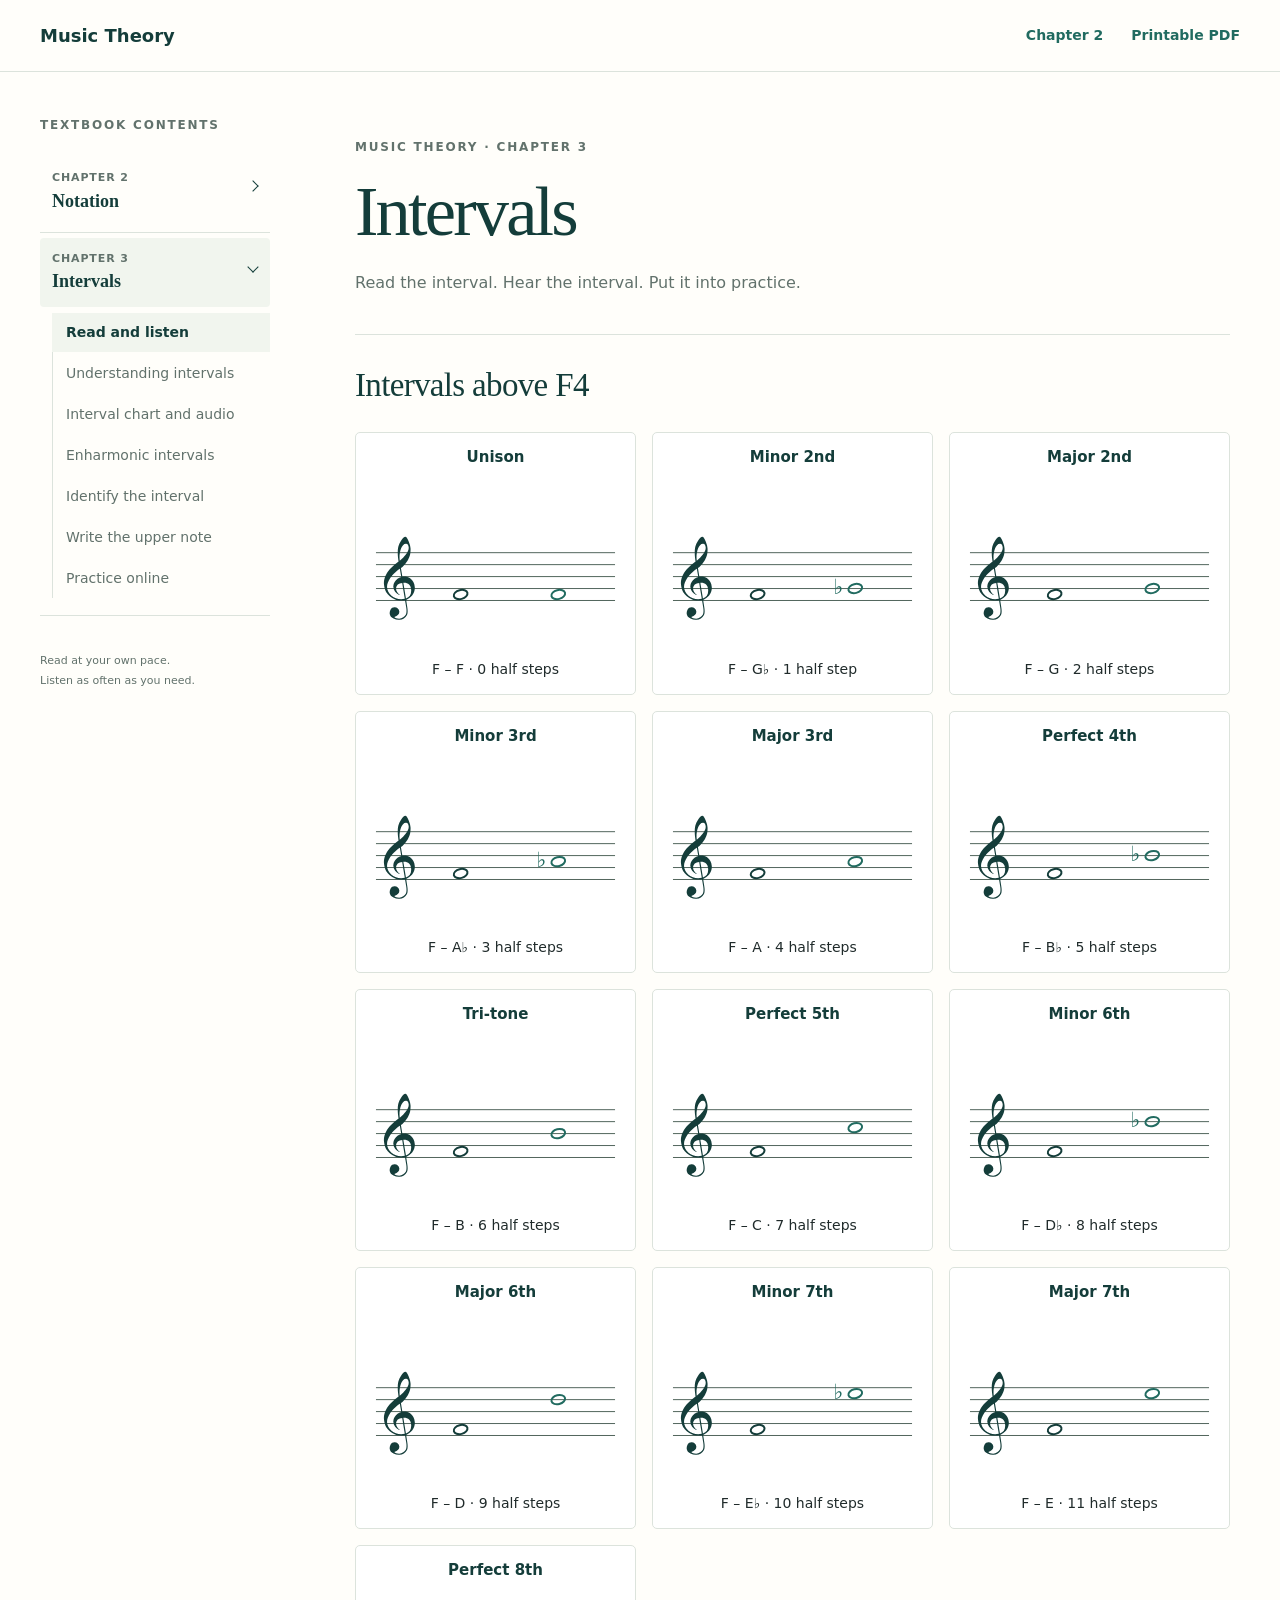
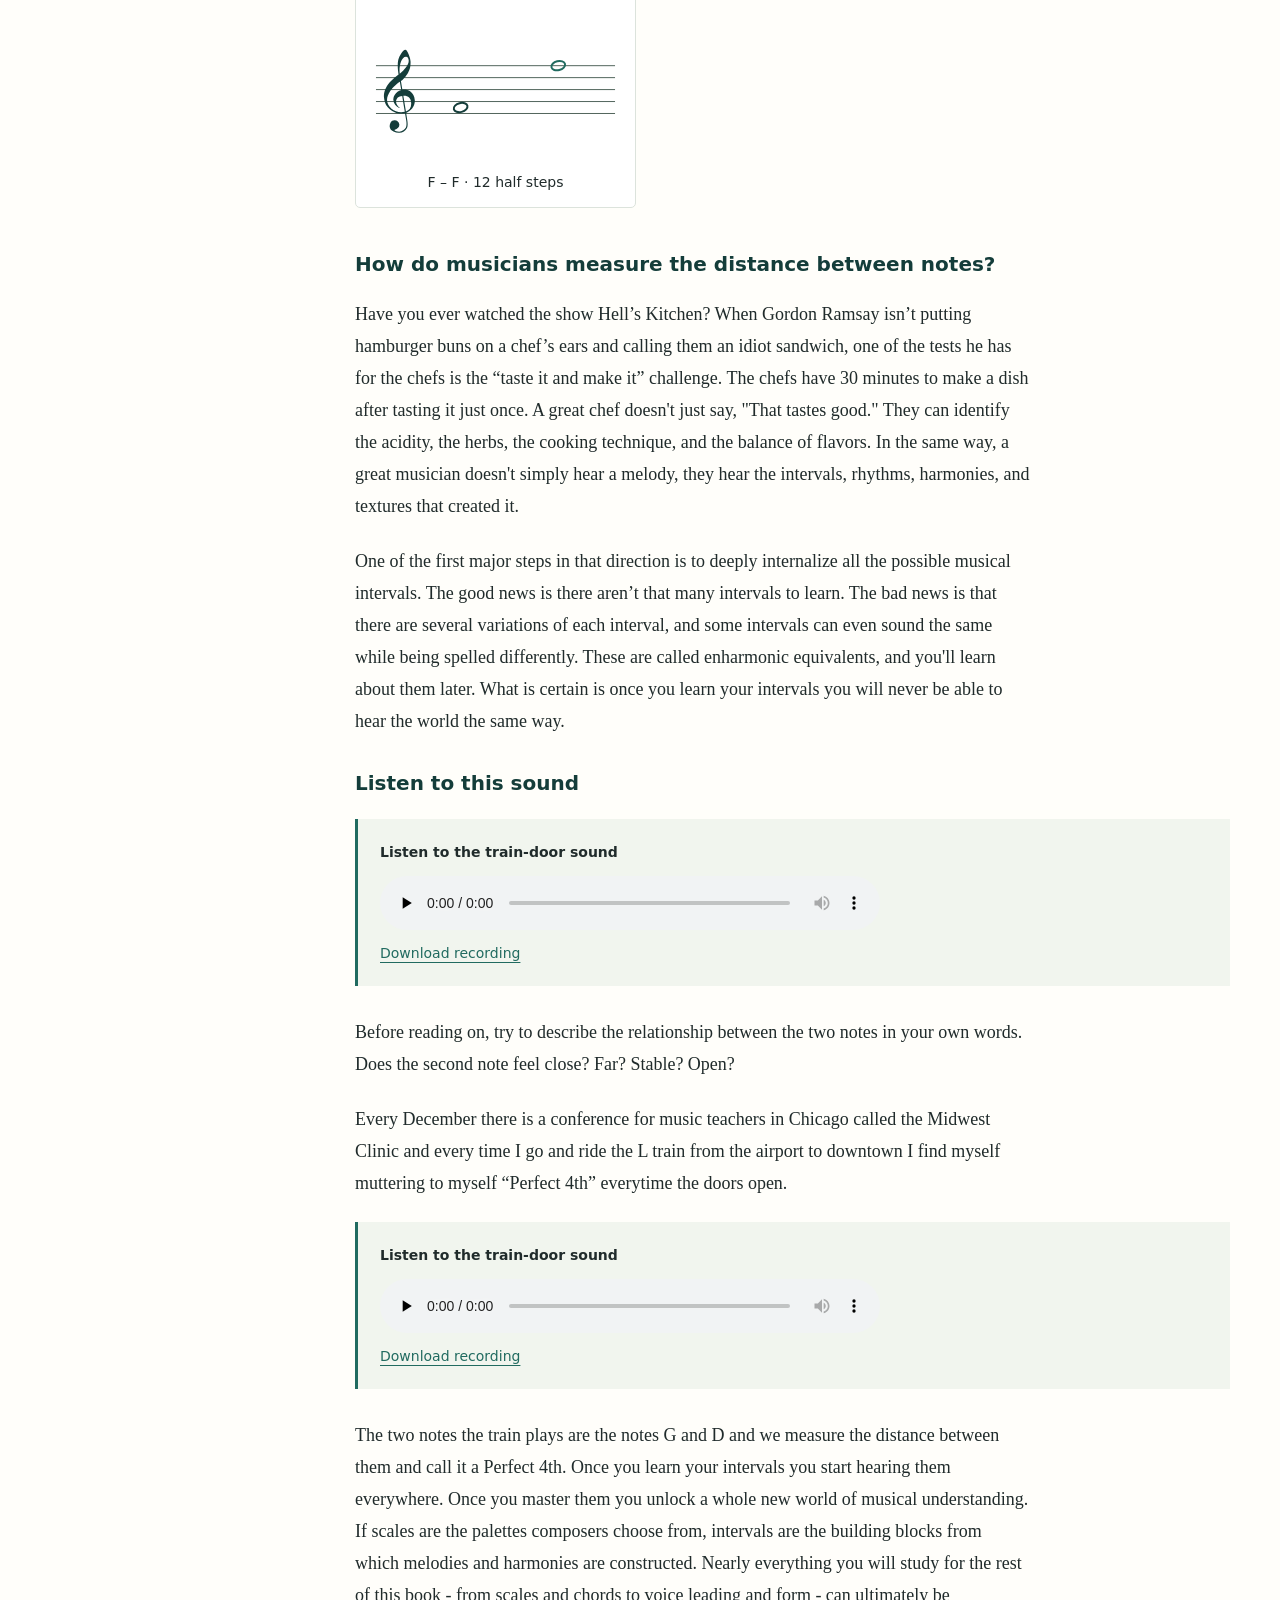
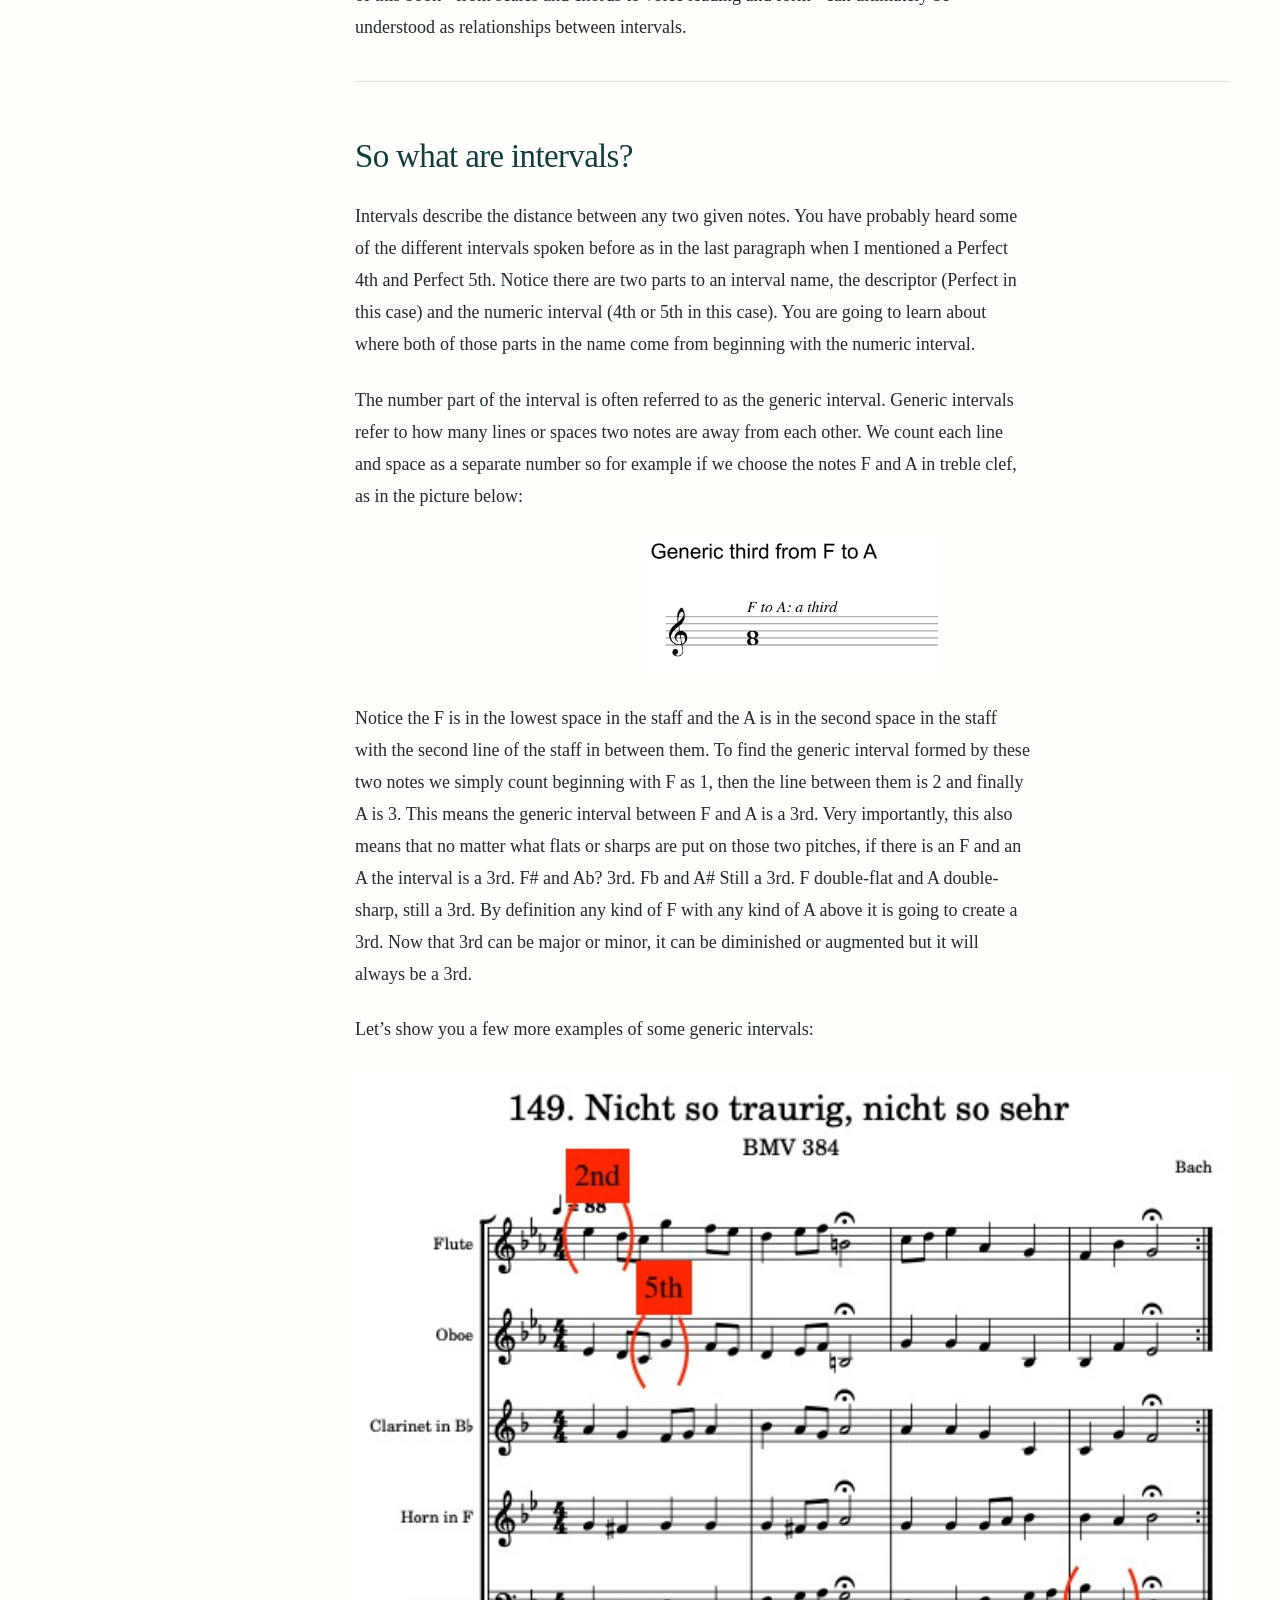
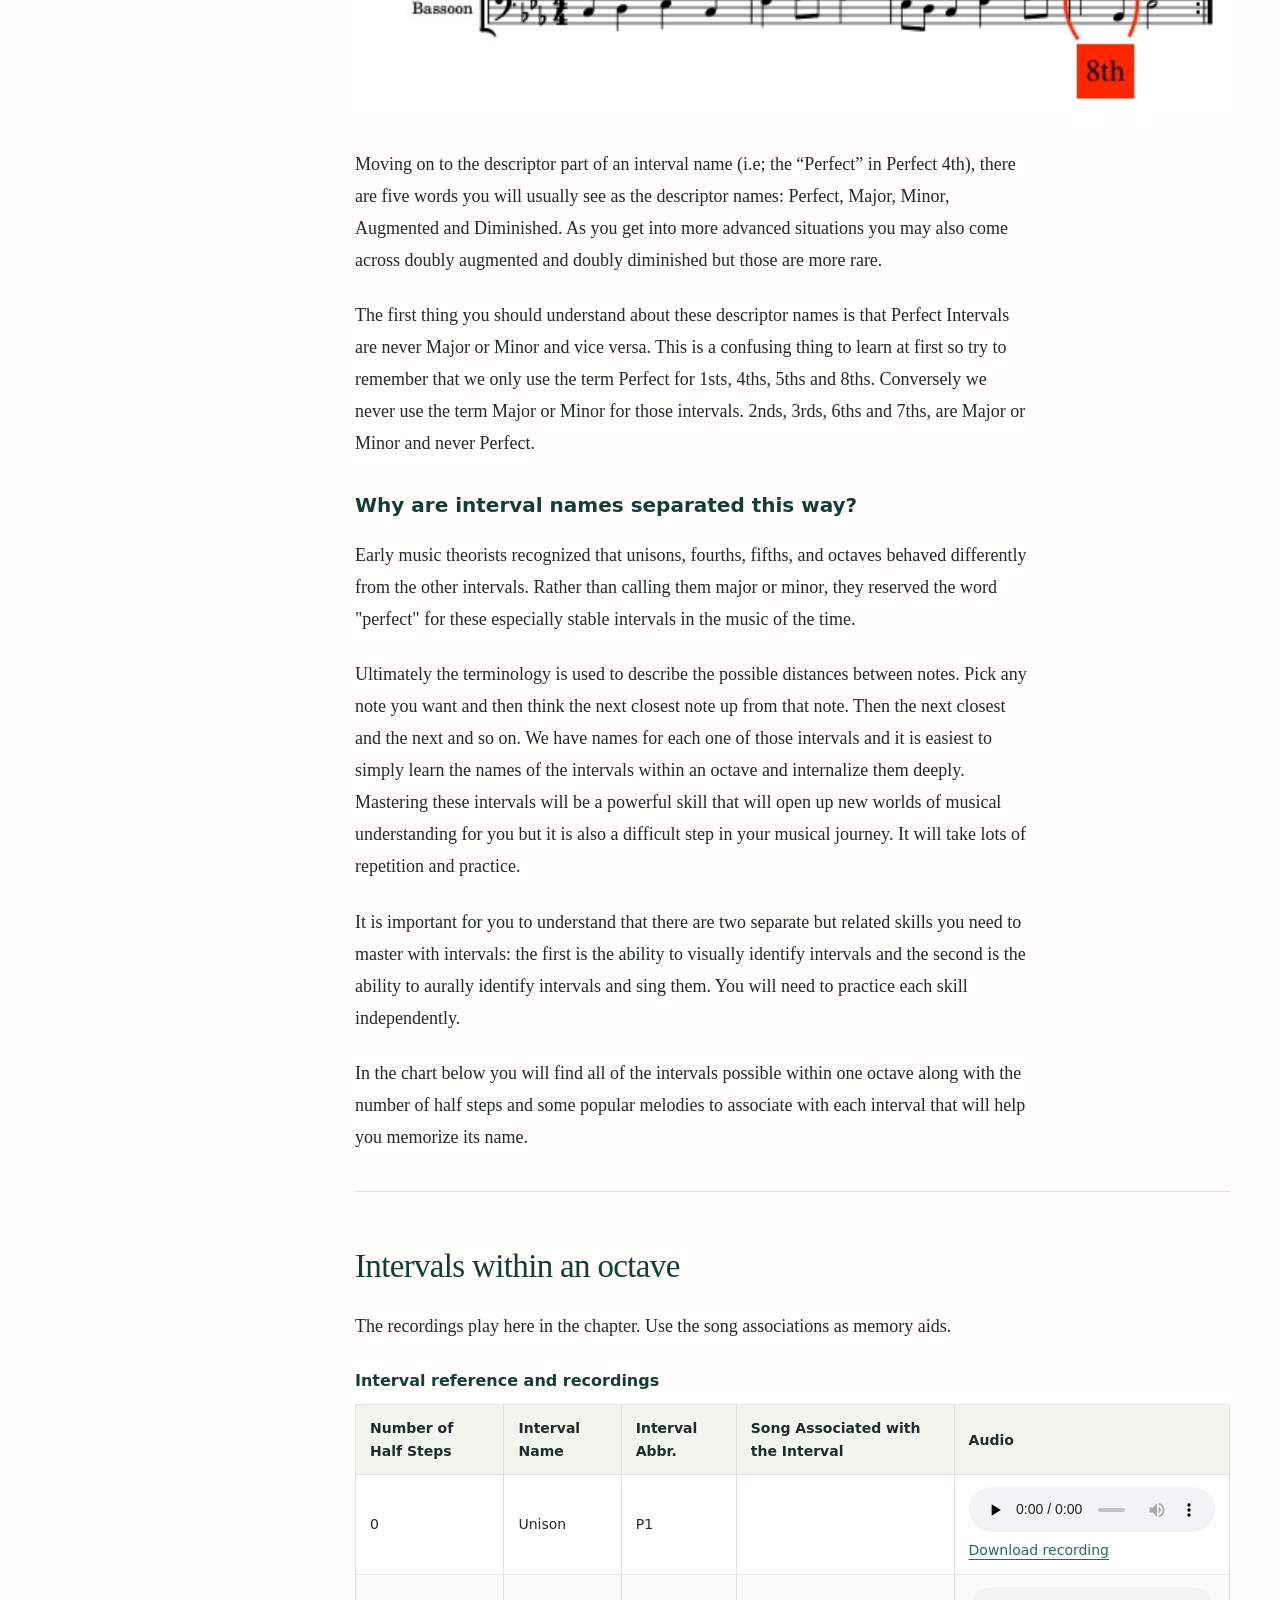
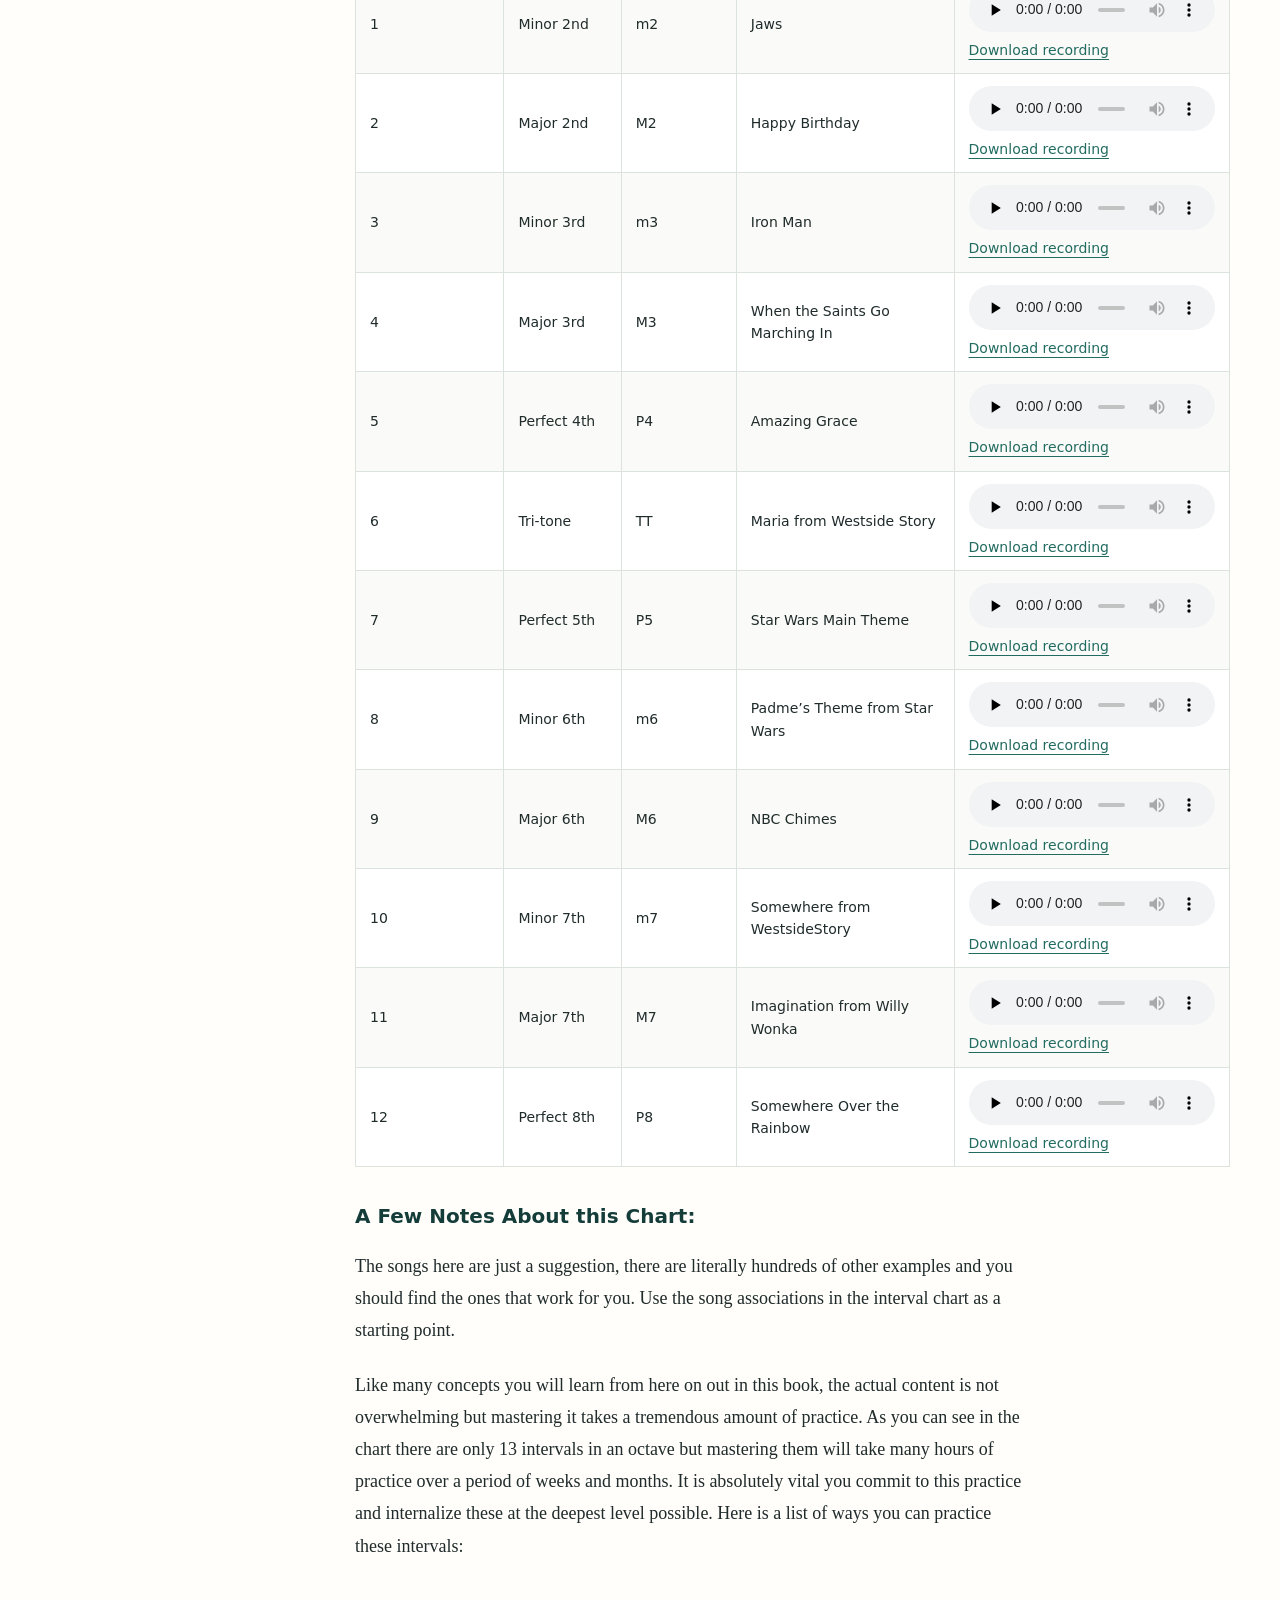
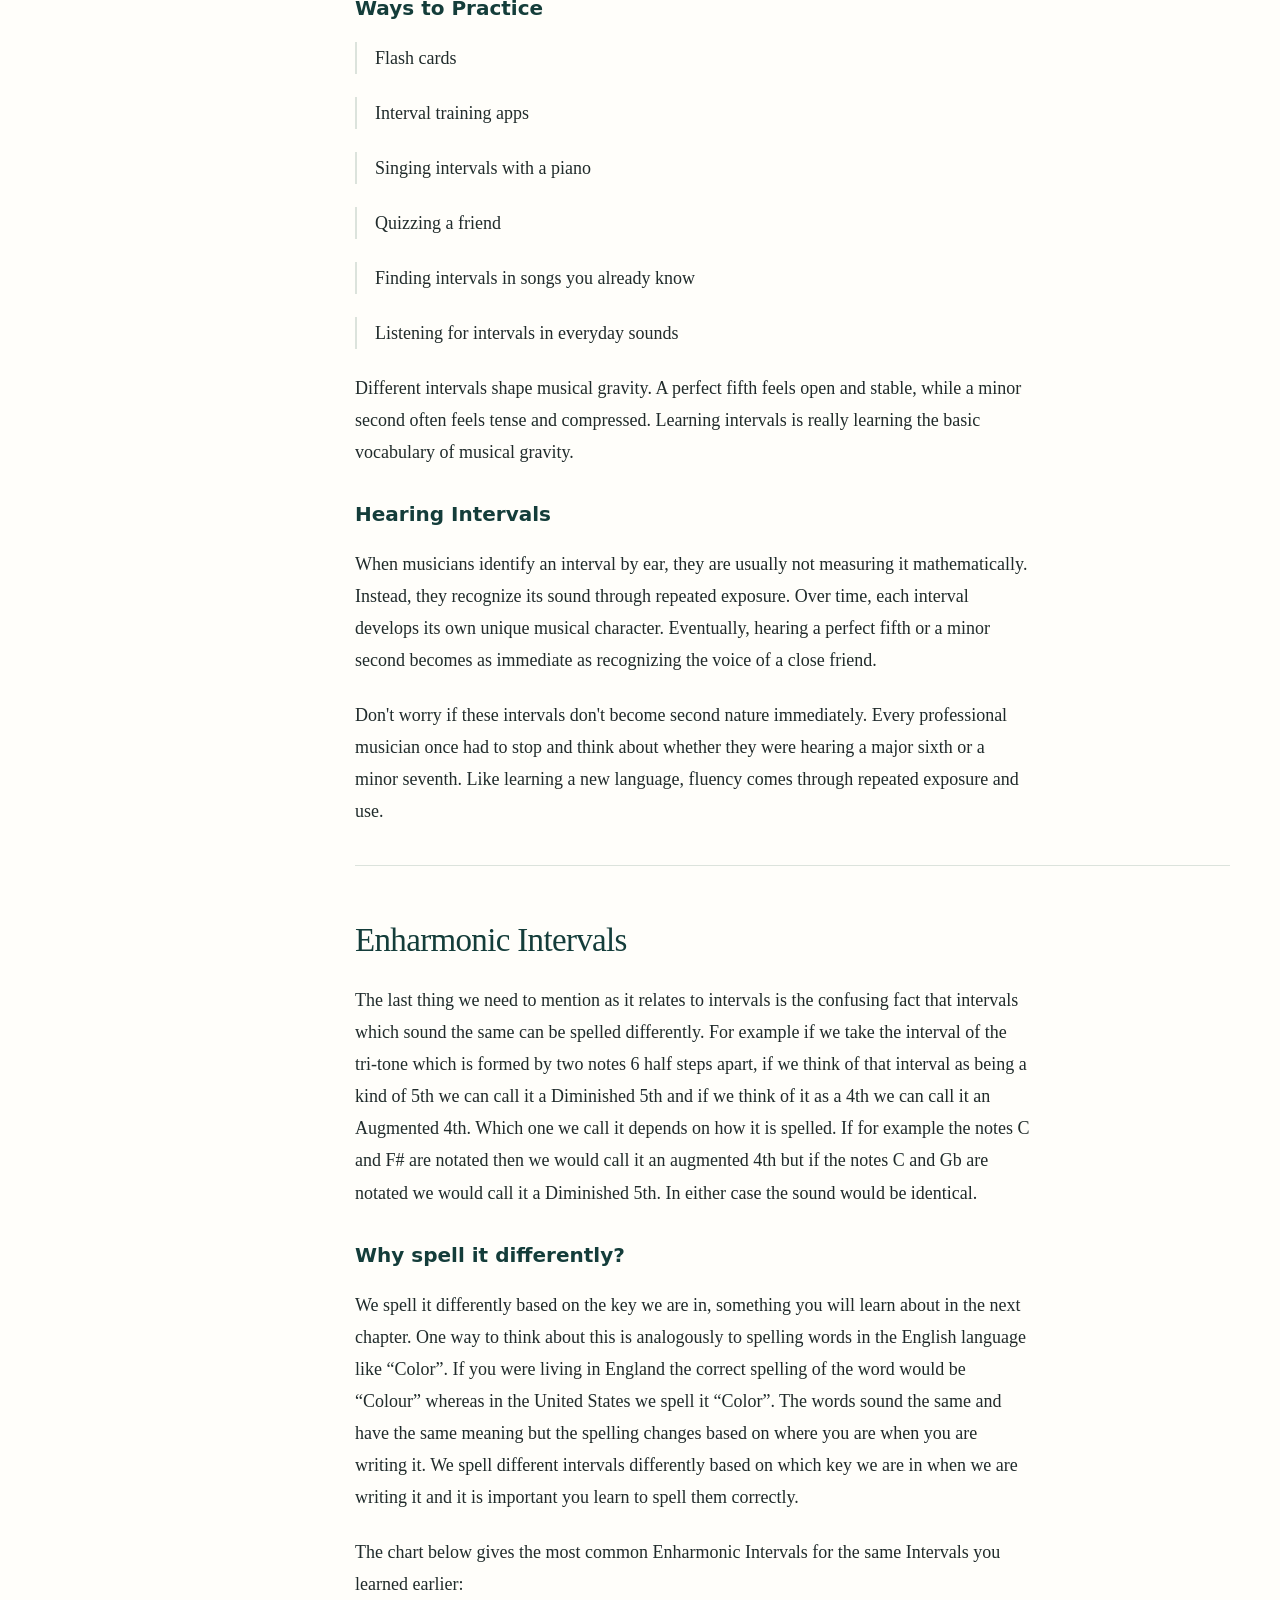
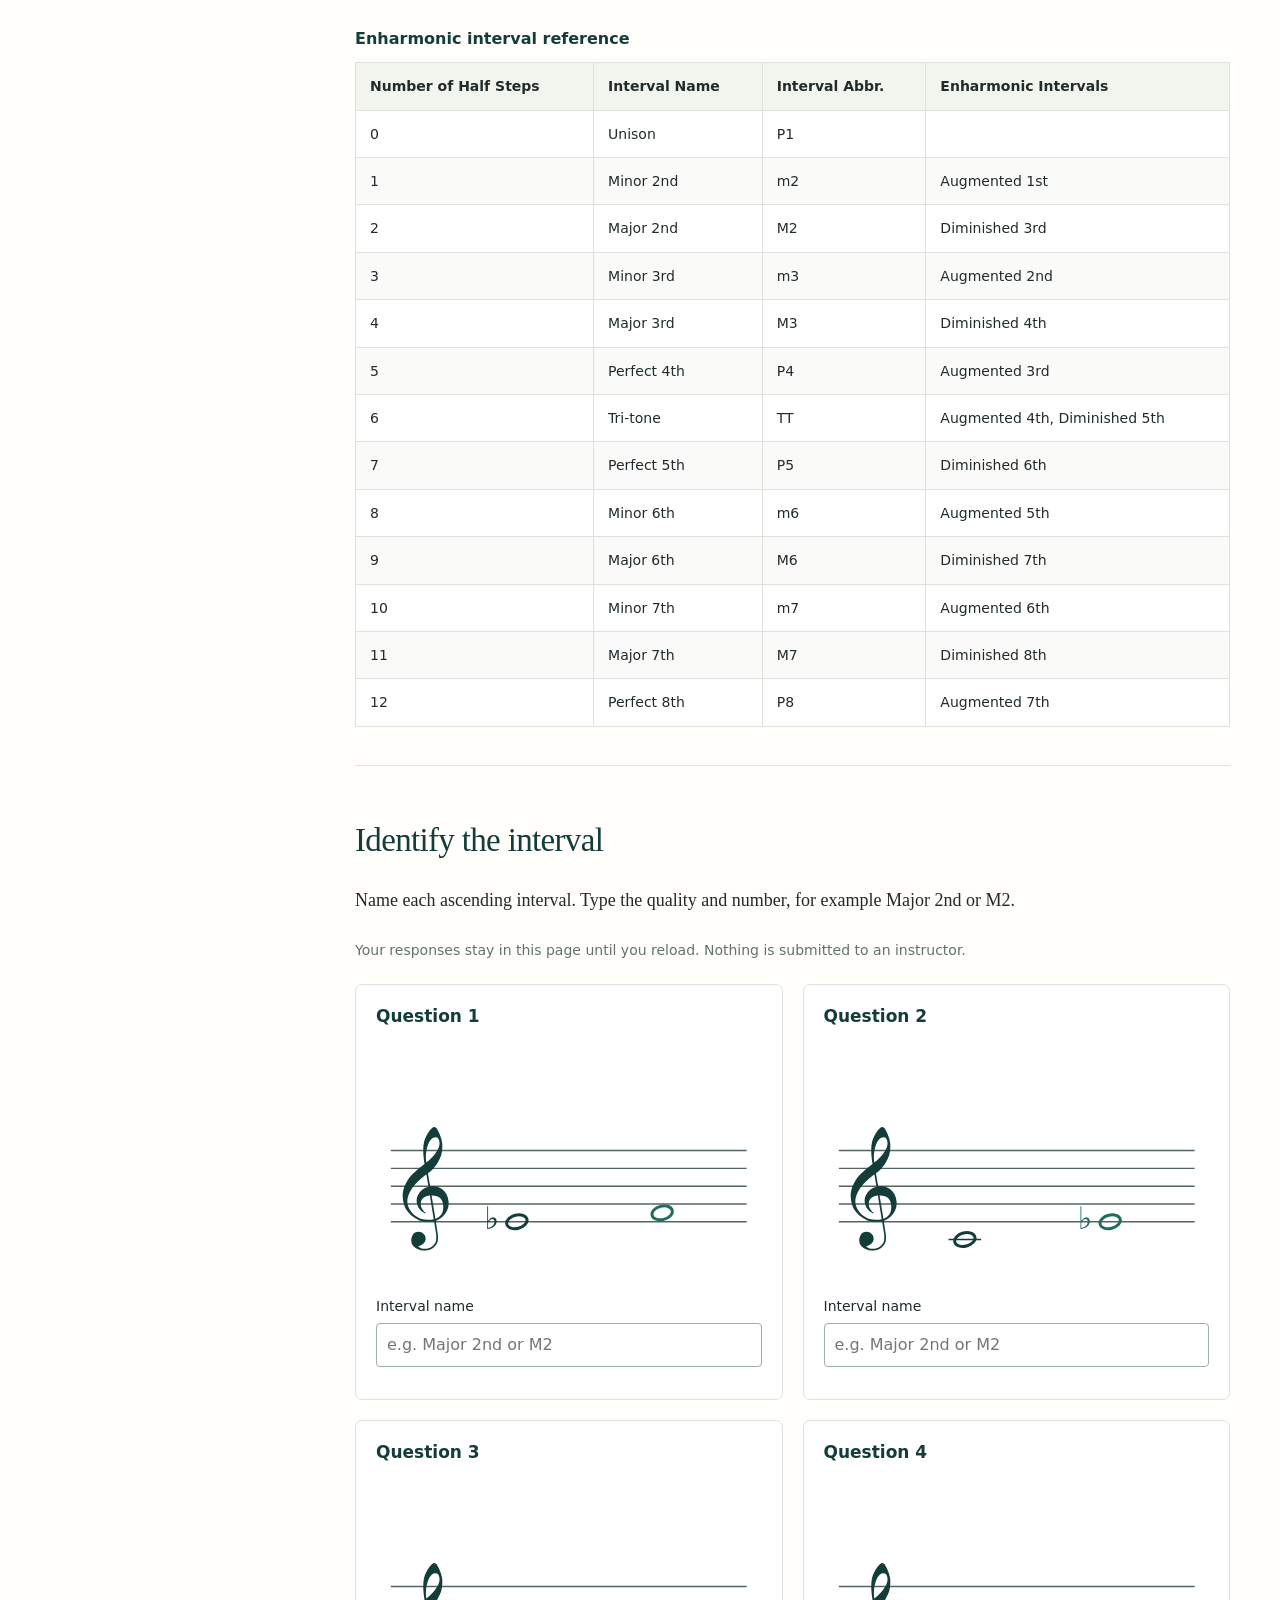
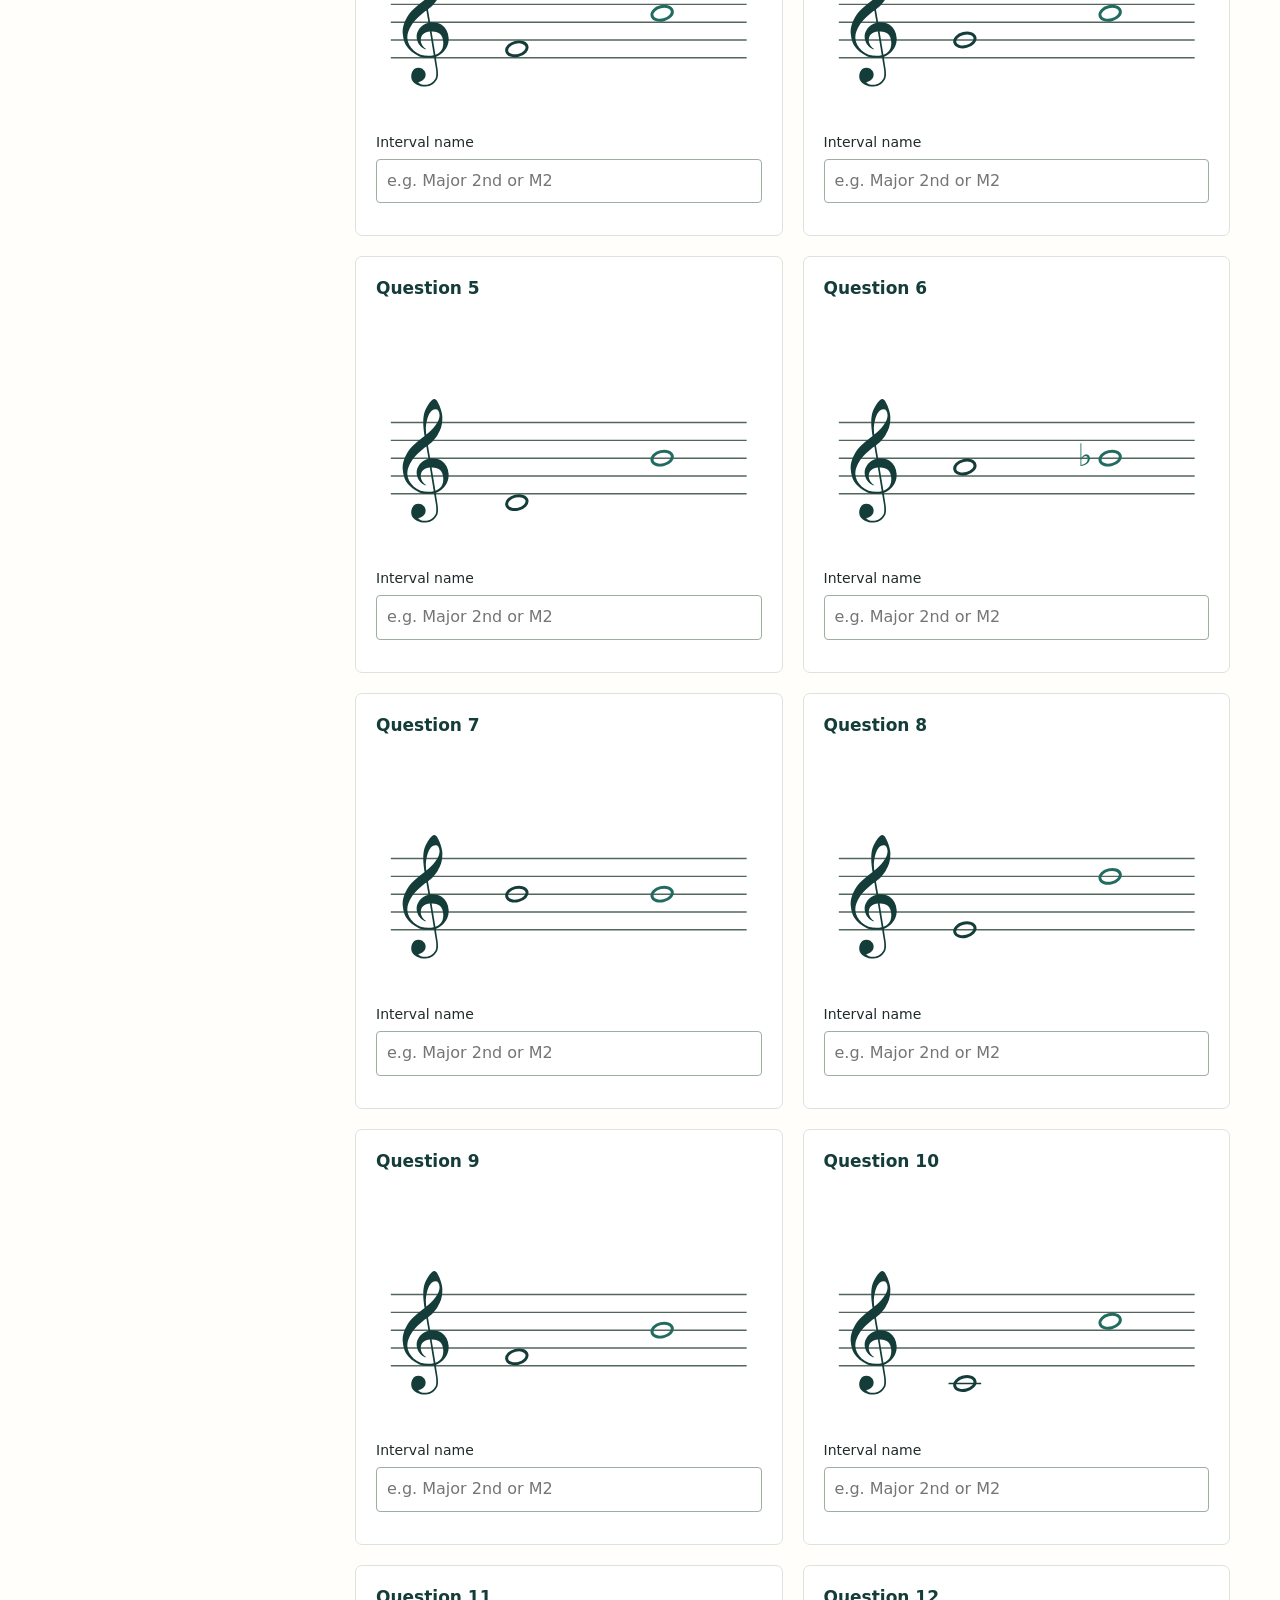
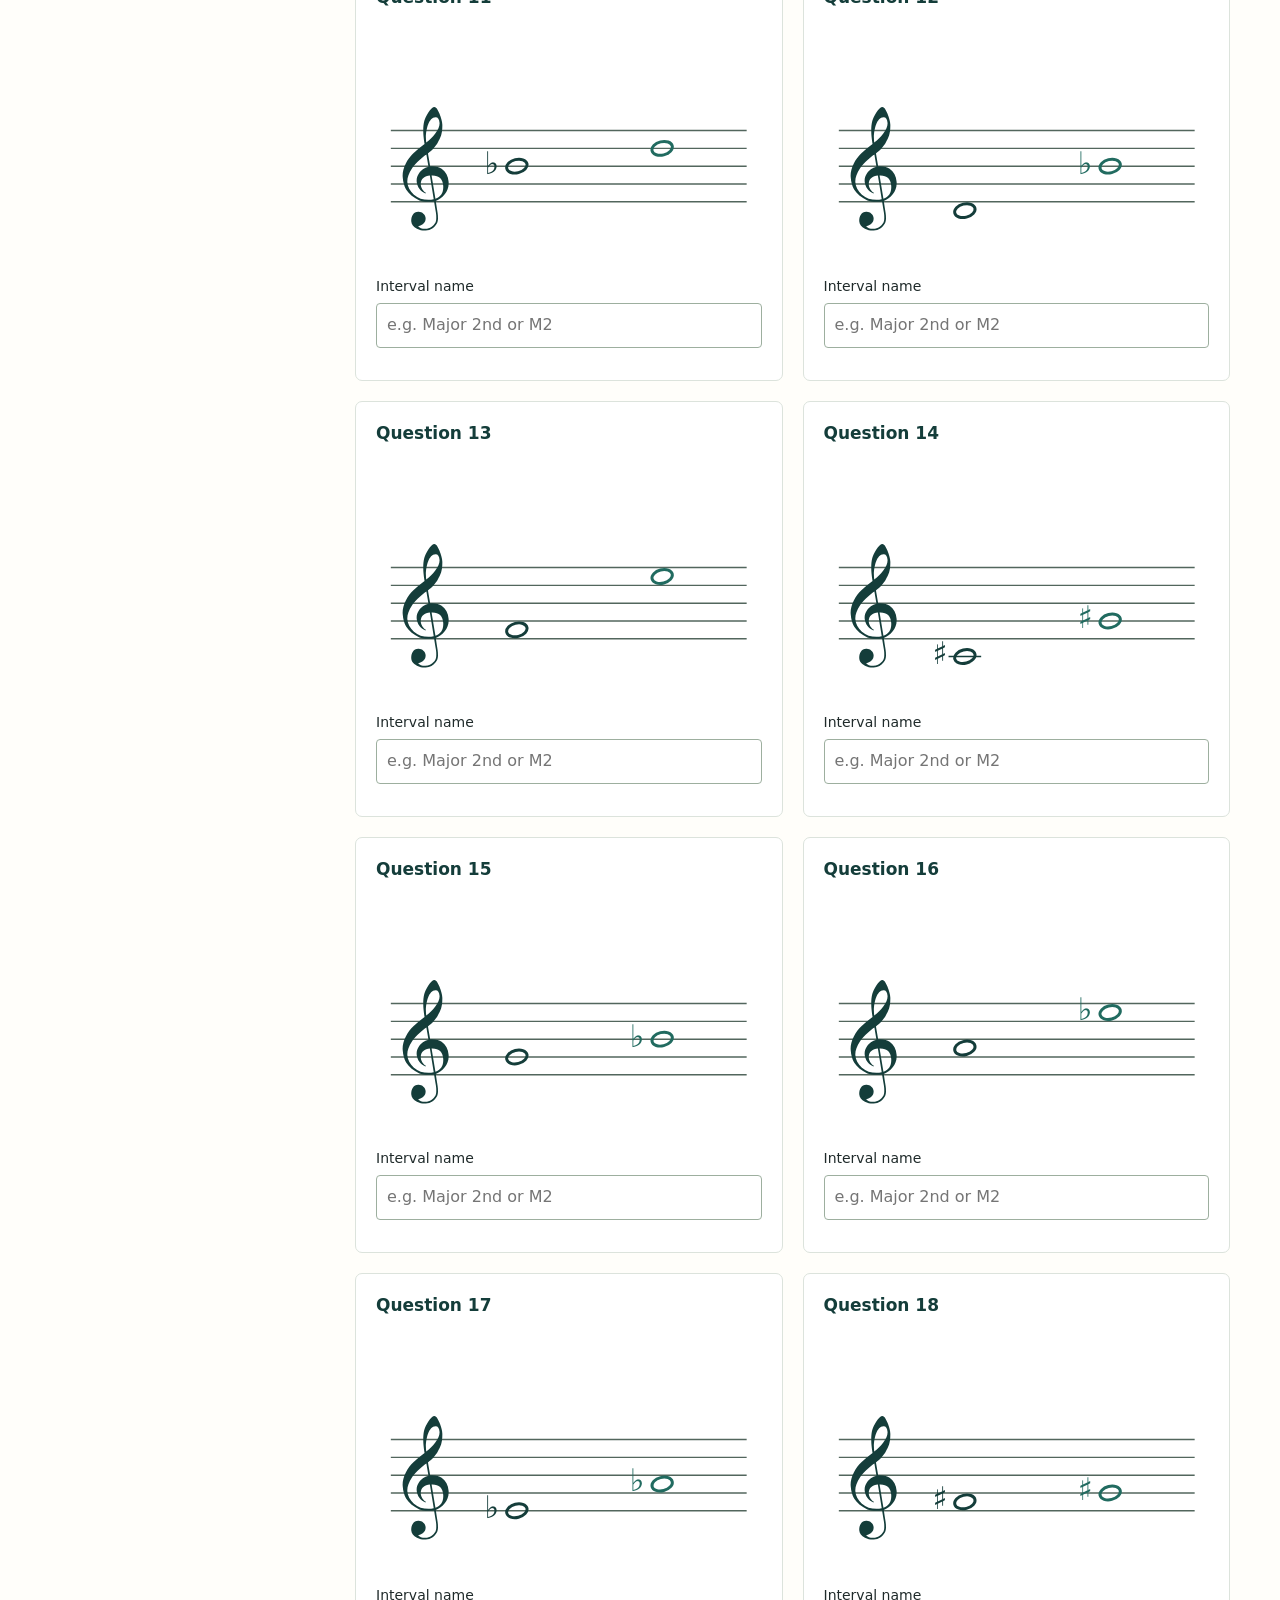
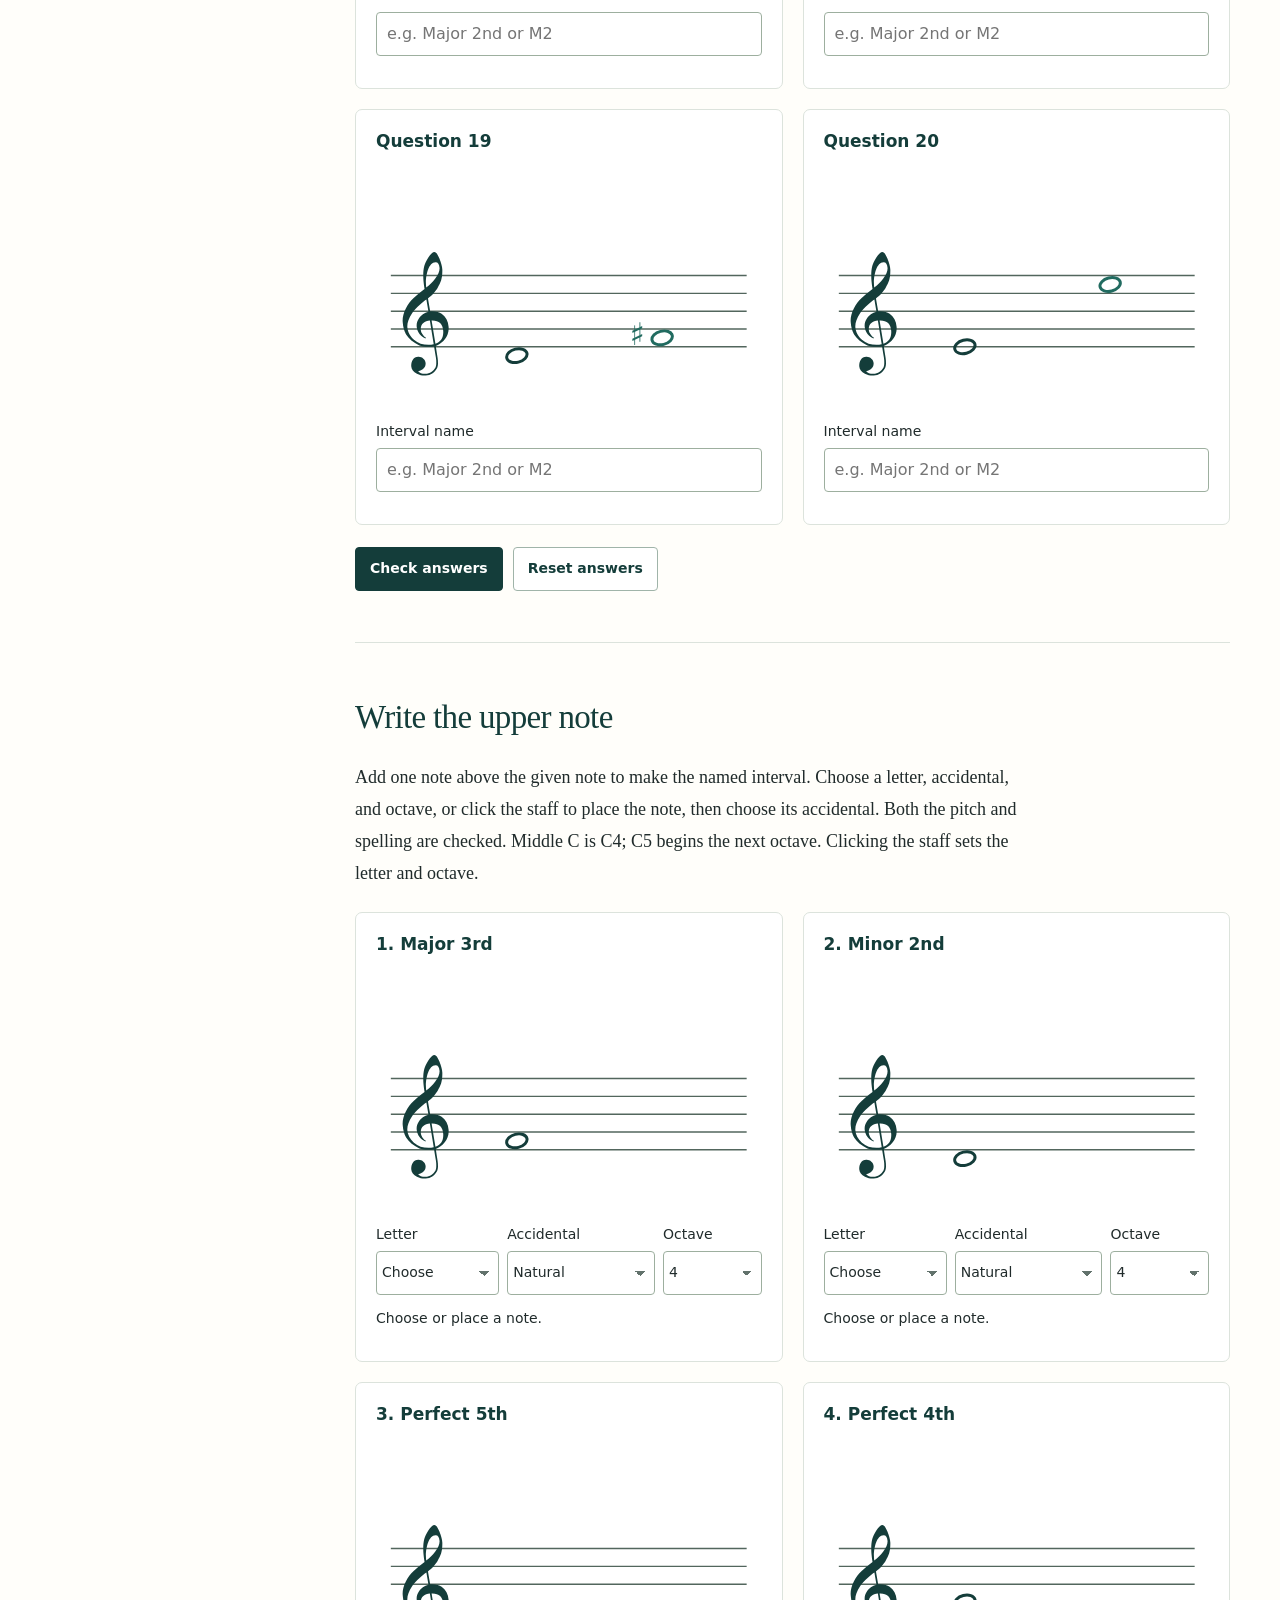
==== commit 3900a50f: "Add shared collapsible navigation for textbook chapters" ====
--- a/chapter-3/index.html
+++ b/chapter-3/index.html
@@ -1 +1 @@
-<!doctype html><html lang="en"><head><meta charset="utf-8"><meta name="viewport" content="width=device-width,initial-scale=1"><meta name="description" content="Chapter 3 Intervals: read and hear intervals, identify 20 examples, and construct 20 intervals on the staff."><meta name="theme-color" content="#143d3a"><title>Chapter 3 · Intervals</title><link rel="stylesheet" href="styles.css"><script src="theory-data.js" defer></script><script src="theory.js?v=20261122-whole-notes" defer></script><script src="app.js" defer></script></head><body><a class="skip-link" href="#main">Skip to chapter</a><div class="reading-progress" aria-hidden="true"></div><header class="site-header"><a class="book-title" href="../">Music Theory</a><div class="header-actions"><a href="../">Chapter 2</a><a href="assets/chapter-3-print.pdf?v=20261122-whole-notes" download>Printable PDF</a><button type="button" id="menu-toggle" aria-expanded="false" aria-controls="chapter-navigation">Contents</button></div></header><div class="book-layout"><aside class="sidebar" id="chapter-navigation"><p class="eyebrow">Chapter 3</p><p class="nav-title">Intervals</p><nav aria-label="Chapter contents"><a href="#opening">Read and listen</a><a href="#understanding">Understanding intervals</a><a href="#interval-chart">Interval chart and audio</a><a href="#enharmonic">Enharmonic intervals</a><a href="#identify">Identify the interval</a><a href="#construct">Write the upper note</a><a href="#practice-online">Practice online</a></nav><p class="sidebar-note">Read at your own pace.<br>Listen as often as you need.</p></aside><main id="main"><section id="opening"><header class="chapter-heading"><p class="eyebrow">Music Theory · Chapter 3</p><h1>Intervals</h1><p class="chapter-deck">Read the interval. Hear the interval. Put it into practice.</p></header><h2>Intervals above F4</h2><div class="overview" id="interval-overview"></div><h3>How do musicians measure the distance between notes?</h3><p>Have you ever watched the show Hell’s Kitchen? When Gordon Ramsay isn’t putting hamburger buns on a chef’s ears and calling them an idiot sandwich, one of the tests he has for the chefs is the “taste it and make it” challenge. The chefs have 30 minutes to make a dish after tasting it just once. A great chef doesn't just say, "That tastes good." They can identify the acidity, the herbs, the cooking technique, and the balance of flavors. In the same way, a great musician doesn't simply hear a melody, they hear the intervals, rhythms, harmonies, and textures that created it.</p><p>One of the first major steps in that direction is to deeply internalize all the possible musical intervals. The good news is there aren’t that many intervals to learn. The bad news is that there are several variations of each interval, and some intervals can even sound the same while being spelled differently. These are called enharmonic equivalents, and you'll learn about them later. What is certain is once you learn your intervals you will never be able to hear the world the same way.</p><h3>Listen to this sound</h3><div class="inline-player"><p><b>Listen to the train-door sound</b></p><audio controls preload="none" src="assets/54.mp3">Use the download link below to listen.</audio><a href="assets/54.mp3" download>Download recording</a></div><p>Before reading on, try to describe the relationship between the two notes in your own words. Does the second note feel close? Far? Stable? Open?</p><p>Every December there is a conference for music teachers in Chicago called the Midwest Clinic and every time I go and ride the L train from the airport to downtown I find myself muttering to myself “Perfect 4th” everytime the doors open.</p><div class="inline-player"><p><b>Listen to the train-door sound</b></p><audio controls preload="none" src="assets/54.mp3">Use the download link below to listen.</audio><a href="assets/54.mp3" download>Download recording</a></div><p>The two notes the train plays are the notes G and D and we measure the distance between them and call it a Perfect 4th. Once you learn your intervals you start hearing them everywhere. Once you master them you unlock a whole new world of musical understanding. If scales are the palettes composers choose from, intervals are the building blocks from which melodies and harmonies are constructed. Nearly everything you will study for the rest of this book - from scales and chords to voice leading and form - can ultimately be understood as relationships between intervals.</p></section><section id="understanding"><h2>So what are intervals?</h2><p>Intervals describe the distance between any two given notes. You have probably heard some of the different intervals spoken before as in the last paragraph when I mentioned a Perfect 4th and Perfect 5th. Notice there are two parts to an interval name, the descriptor (Perfect in this case) and the numeric interval (4th or 5th in this case). You are going to learn about where both of those parts in the name come from beginning with the numeric interval.</p><p>The number part of the interval is often referred to as the generic interval. Generic intervals refer to how many lines or spaces two notes are away from each other. We count each line and space as a separate number so for example if we choose the notes F and A in treble clef, as in the picture below:</p><figure class="notation generic-third"><button type="button" class="image-zoom" data-image="assets/generic-third.png" data-alt="Generic third from F to A" aria-label="Enlarge Generic third from F to A"><img src="assets/generic-third.png" alt="Generic third from F to A" loading="lazy"><span class="zoom-label">Enlarge</span></button></figure><p>Notice the F is in the lowest space in the staff and the A is in the second space in the staff with the second line of the staff in between them. To find the generic interval formed by these two notes we simply count beginning with F as 1, then the line between them is 2 and finally A is 3. This means the generic interval between F and A is a 3rd. Very importantly, this also means that no matter what flats or sharps are put on those two pitches, if there is an F and an A the interval is a 3rd. F# and Ab? 3rd. Fb and A# Still a 3rd. F double-flat and A double-sharp, still a 3rd. By definition any kind of F with any kind of A above it is going to create a 3rd. Now that 3rd can be major or minor, it can be diminished or augmented but it will always be a 3rd.</p><p>Let’s show you a few more examples of some generic intervals:</p><figure class="notation "><button type="button" class="image-zoom" data-image="assets/chorale-intervals.jpg" data-alt="Second, fifth, and octave annotated in the chorale" aria-label="Enlarge Second, fifth, and octave annotated in the chorale"><img src="assets/chorale-intervals.jpg" alt="Second, fifth, and octave annotated in the chorale" loading="lazy"><span class="zoom-label">Enlarge</span></button></figure><p>Moving on to the descriptor part of an interval name (i.e; the “Perfect” in Perfect 4th), there are five words you will usually see as the descriptor names: Perfect, Major, Minor, Augmented and Diminished. As you get into more advanced situations you may also come across doubly augmented and doubly diminished but those are more rare.</p><p>The first thing you should understand about these descriptor names is that Perfect Intervals are never Major or Minor and vice versa. This is a confusing thing to learn at first so try to remember that we only use the term Perfect for 1sts, 4ths, 5ths and 8ths. Conversely we never use the term Major or Minor for those intervals. 2nds, 3rds, 6ths and 7ths, are Major or Minor and never Perfect.</p><h3>Why are interval names separated this way?</h3><p>Early music theorists recognized that unisons, fourths, fifths, and octaves behaved differently from the other intervals. Rather than calling them major or minor, they reserved the word "perfect" for these especially stable intervals in the music of the time.</p><p>Ultimately the terminology is used to describe the possible distances between notes. Pick any note you want and then think the next closest note up from that note. Then the next closest and the next and so on. We have names for each one of those intervals and it is easiest to simply learn the names of the intervals within an octave and internalize them deeply. Mastering these intervals will be a powerful skill that will open up new worlds of musical understanding for you but it is also a difficult step in your musical journey. It will take lots of repetition and practice.</p><p>It is important for you to understand that there are two separate but related skills you need to master with intervals: the first is the ability to visually identify intervals and the second is the ability to aurally identify intervals and sing them. You will need to practice each skill independently.</p><p>In the chart below you will find all of the intervals possible within one octave along with the number of half steps and some popular melodies to associate with each interval that will help you memorize its name.</p></section><section id="interval-chart"><h2>Intervals within an octave</h2><p>The recordings play here in the chapter. Use the song associations as memory aids.</p><div class="table-scroll" tabindex="0" aria-label="Scrollable interval reference table"><table class="interval-table"><caption>Interval reference and recordings</caption><thead><tr><th scope="col">Number of Half Steps</th><th scope="col">Interval Name</th><th scope="col">Interval Abbr.</th><th scope="col">Song Associated with the Interval</th><th scope="col">Audio</th></tr></thead><tbody><tr><td>0</td><td>Unison</td><td>P1</td><td></td><td><audio controls preload="none" src="assets/57.mp3" aria-label="Listen to Unison"></audio><a class="audio-download" href="assets/57.mp3" download>Download recording</a></td></tr><tr><td>1</td><td>Minor 2nd</td><td>m2</td><td>Jaws</td><td><audio controls preload="none" src="assets/58.mp3" aria-label="Listen to Minor 2nd"></audio><a class="audio-download" href="assets/58.mp3" download>Download recording</a></td></tr><tr><td>2</td><td>Major 2nd</td><td>M2</td><td>Happy Birthday</td><td><audio controls preload="none" src="assets/59.mp3" aria-label="Listen to Major 2nd"></audio><a class="audio-download" href="assets/59.mp3" download>Download recording</a></td></tr><tr><td>3</td><td>Minor 3rd</td><td>m3</td><td>Iron Man</td><td><audio controls preload="none" src="assets/60.mp3" aria-label="Listen to Minor 3rd"></audio><a class="audio-download" href="assets/60.mp3" download>Download recording</a></td></tr><tr><td>4</td><td>Major 3rd</td><td>M3</td><td>When the Saints Go Marching In</td><td><audio controls preload="none" src="assets/61.mp3" aria-label="Listen to Major 3rd"></audio><a class="audio-download" href="assets/61.mp3" download>Download recording</a></td></tr><tr><td>5</td><td>Perfect 4th</td><td>P4</td><td>Amazing Grace</td><td><audio controls preload="none" src="assets/62.mp3" aria-label="Listen to Perfect 4th"></audio><a class="audio-download" href="assets/62.mp3" download>Download recording</a></td></tr><tr><td>6</td><td>Tri-tone</td><td>TT</td><td>Maria from Westside Story</td><td><audio controls preload="none" src="assets/63.mp3" aria-label="Listen to Tri-tone"></audio><a class="audio-download" href="assets/63.mp3" download>Download recording</a></td></tr><tr><td>7</td><td>Perfect 5th</td><td>P5</td><td>Star Wars Main Theme</td><td><audio controls preload="none" src="assets/64.mp3" aria-label="Listen to Perfect 5th"></audio><a class="audio-download" href="assets/64.mp3" download>Download recording</a></td></tr><tr><td>8</td><td>Minor 6th</td><td>m6</td><td>Padme’s Theme from Star Wars</td><td><audio controls preload="none" src="assets/65.mp3" aria-label="Listen to Minor 6th"></audio><a class="audio-download" href="assets/65.mp3" download>Download recording</a></td></tr><tr><td>9</td><td>Major 6th</td><td>M6</td><td>NBC Chimes</td><td><audio controls preload="none" src="assets/66.mp3" aria-label="Listen to Major 6th"></audio><a class="audio-download" href="assets/66.mp3" download>Download recording</a></td></tr><tr><td>10</td><td>Minor 7th</td><td>m7</td><td>Somewhere from WestsideStory</td><td><audio controls preload="none" src="assets/67.mp3" aria-label="Listen to Minor 7th"></audio><a class="audio-download" href="assets/67.mp3" download>Download recording</a></td></tr><tr><td>11</td><td>Major 7th</td><td>M7</td><td>Imagination from Willy Wonka</td><td><audio controls preload="none" src="assets/68.mp3" aria-label="Listen to Major 7th"></audio><a class="audio-download" href="assets/68.mp3" download>Download recording</a></td></tr><tr><td>12</td><td>Perfect 8th</td><td>P8</td><td>Somewhere Over the Rainbow</td><td><audio controls preload="none" src="assets/69.mp3" aria-label="Listen to Perfect 8th"></audio><a class="audio-download" href="assets/69.mp3" download>Download recording</a></td></tr></tbody></table></div><h3>A Few Notes About this Chart:</h3><p>The songs here are just a suggestion, there are literally hundreds of other examples and you should find the ones that work for you. Use the song associations in the interval chart as a starting point.</p><p>Like many concepts you will learn from here on out in this book, the actual content is not overwhelming but mastering it takes a tremendous amount of practice. As you can see in the chart there are only 13 intervals in an octave but mastering them will take many hours of practice over a period of weeks and months. It is absolutely vital you commit to this practice and internalize these at the deepest level possible. Here is a list of ways you can practice these intervals:</p><h3>Ways to Practice</h3><p class="practice-method">Flash cards</p><p class="practice-method">Interval training apps</p><p class="practice-method">Singing intervals with a piano</p><p class="practice-method">Quizzing a friend</p><p class="practice-method">Finding intervals in songs you already know</p><p class="practice-method">Listening for intervals in everyday sounds</p><p>Different intervals shape musical gravity. A perfect fifth feels open and stable, while a minor second often feels tense and compressed. Learning intervals is really learning the basic vocabulary of musical gravity.</p><h3>Hearing Intervals</h3><p>When musicians identify an interval by ear, they are usually not measuring it mathematically. Instead, they recognize its sound through repeated exposure. Over time, each interval develops its own unique musical character. Eventually, hearing a perfect fifth or a minor second becomes as immediate as recognizing the voice of a close friend.</p><p>Don't worry if these intervals don't become second nature immediately. Every professional musician once had to stop and think about whether they were hearing a major sixth or a minor seventh. Like learning a new language, fluency comes through repeated exposure and use.</p></section><section id="enharmonic"><h2>Enharmonic Intervals</h2><p>The last thing we need to mention as it relates to intervals is the confusing fact that intervals which sound the same can be spelled differently. For example if we take the interval of the tri-tone which is formed by two notes 6 half steps apart, if we think of that interval as being a kind of 5th we can call it a Diminished 5th and if we think of it as a 4th we can call it an Augmented 4th. Which one we call it depends on how it is spelled. If for example the notes C and F# are notated then we would call it an augmented 4th but if the notes C and Gb are notated we would call it a Diminished 5th. In either case the sound would be identical.</p><h3>Why spell it differently?</h3><p>We spell it differently based on the key we are in, something you will learn about in the next chapter. One way to think about this is analogously to spelling words in the English language like “Color”. If you were living in England the correct spelling of the word would be “Colour” whereas in the United States we spell it “Color”. The words sound the same and have the same meaning but the spelling changes based on where you are when you are writing it. We spell different intervals differently based on which key we are in when we are writing it and it is important you learn to spell them correctly.</p><p>The chart below gives the most common Enharmonic Intervals for the same Intervals you learned earlier:</p><div class="table-scroll" tabindex="0" aria-label="Scrollable interval reference table"><table><caption>Enharmonic interval reference</caption><thead><tr><th scope="col">Number of Half Steps</th><th scope="col">Interval Name</th><th scope="col">Interval Abbr.</th><th scope="col">Enharmonic Intervals</th></tr></thead><tbody><tr><td>0</td><td>Unison</td><td>P1</td><td></td></tr><tr><td>1</td><td>Minor 2nd</td><td>m2</td><td>Augmented 1st</td></tr><tr><td>2</td><td>Major 2nd</td><td>M2</td><td>Diminished 3rd</td></tr><tr><td>3</td><td>Minor 3rd</td><td>m3</td><td>Augmented 2nd</td></tr><tr><td>4</td><td>Major 3rd</td><td>M3</td><td>Diminished 4th</td></tr><tr><td>5</td><td>Perfect 4th</td><td>P4</td><td>Augmented 3rd</td></tr><tr><td>6</td><td>Tri-tone</td><td>TT</td><td>Augmented 4th, Diminished 5th</td></tr><tr><td>7</td><td>Perfect 5th</td><td>P5</td><td>Diminished 6th</td></tr><tr><td>8</td><td>Minor 6th</td><td>m6</td><td>Augmented 5th</td></tr><tr><td>9</td><td>Major 6th</td><td>M6</td><td>Diminished 7th</td></tr><tr><td>10</td><td>Minor 7th</td><td>m7</td><td>Augmented 6th</td></tr><tr><td>11</td><td>Major 7th</td><td>M7</td><td>Diminished 8th</td></tr><tr><td>12</td><td>Perfect 8th</td><td>P8</td><td>Augmented 7th</td></tr></tbody></table></div></section><section id="identify"><h2>Identify the interval</h2><p>Name each ascending interval. Type the quality and number, for example Major 2nd or M2.</p><p class="practice-help">Your responses stay in this page until you reload. Nothing is submitted to an instructor.</p><div id="identify-mount"></div></section><section id="construct"><h2>Write the upper note</h2><p>Add one note above the given note to make the named interval. Choose a letter, accidental, and octave, or click the staff to place the note, then choose its accidental. Both the pitch and spelling are checked. Middle C is C4; C5 begins the next octave. Clicking the staff sets the letter and octave.</p><div id="construct-mount"></div></section><section id="practice-online"><h2>Practice online</h2><p>There is an excellent, free to use website online called musictheory.net where you can practice the topics of this chapter and more.</p><div class="online-card"><p class="eyebrow">Practice online</p><h3>Interval Identification</h3><p>Build confidence identifying written intervals.</p><a class="button" href="https://www.musictheory.net/exercises/interval" target="_blank" rel="noopener">Open Interval Identification</a></div><div class="online-card"><p class="eyebrow">Practice online</p><h3>Interval Ear Training</h3><p>Build confidence recognizing intervals by ear.</p><a class="button" href="https://www.musictheory.net/exercises/ear-interval" target="_blank" rel="noopener">Open Interval Ear Training</a></div></section><footer class="chapter-footer"><a href="../">Chapter 2: Notation</a><a href="#opening">Back to the beginning</a></footer><noscript><p>Enable JavaScript for the interval graphic and interactive exercises, or use the printable chapter linked above.</p></noscript></main></div><dialog id="image-dialog" aria-label="Enlarged notation"><button class="dialog-close" type="button">Close</button><img alt=""></dialog></body></html>+<!doctype html><html lang="en"><head><meta charset="utf-8"><meta name="viewport" content="width=device-width,initial-scale=1"><meta name="description" content="Chapter 3 Intervals: read and hear intervals, identify 20 examples, and construct 20 intervals on the staff."><meta name="theme-color" content="#143d3a"><title>Chapter 3 · Intervals</title><link rel="stylesheet" href="styles.css"><script src="../book-navigation.js?v=20261122" defer></script><script src="theory-data.js" defer></script><script src="theory.js?v=20261122-whole-notes" defer></script><script src="app.js?v=20261122-navigation" defer></script><link rel="stylesheet" href="../book-navigation.css?v=20261122"></head><body><a class="skip-link" href="#main">Skip to chapter</a><div class="reading-progress" aria-hidden="true"></div><header class="site-header"><a class="book-title" href="../">Music Theory</a><div class="header-actions"><a href="../">Chapter 2</a><a href="assets/chapter-3-print.pdf?v=20261122-whole-notes" download>Printable PDF</a><button type="button" id="menu-toggle" aria-expanded="false" aria-controls="chapter-navigation">Chapters</button></div></header><div class="book-layout"><aside class="sidebar" id="chapter-navigation"><p class="eyebrow">Textbook contents</p><nav class="book-chapters" aria-label="Textbook chapters"><details class="chapter-group"><summary><span class="chapter-number">Chapter 2</span><span class="chapter-name">Notation</span></summary><div class="chapter-topics"><a href="../#opening">Read and listen</a><a href="../#pitch">Notating Pitch</a><a href="../#accidentals">Accidentals</a><a href="../#practicing">A Quick Note on Practicing</a><a href="../#rhythm">Rhythmic Notation</a><a href="../#dots">Dotted Rhythms</a><a href="../#meter">Meter and Time Signatures</a><a href="../#score-practice">Read the score</a><a href="../#practice">Practice exercise</a></div></details><details class="chapter-group is-current-chapter" data-current-chapter open><summary><span class="chapter-number">Chapter 3</span><span class="chapter-name">Intervals</span><span class="nav-sr-only"> (current chapter)</span></summary><div class="chapter-topics"><a href="#opening">Read and listen</a><a href="#understanding">Understanding intervals</a><a href="#interval-chart">Interval chart and audio</a><a href="#enharmonic">Enharmonic intervals</a><a href="#identify">Identify the interval</a><a href="#construct">Write the upper note</a><a href="#practice-online">Practice online</a></div></details></nav><p class="sidebar-note">Read at your own pace.<br>Listen as often as you need.</p></aside><main id="main"><section id="opening"><header class="chapter-heading"><p class="eyebrow">Music Theory · Chapter 3</p><h1>Intervals</h1><p class="chapter-deck">Read the interval. Hear the interval. Put it into practice.</p></header><h2>Intervals above F4</h2><div class="overview" id="interval-overview"></div><h3>How do musicians measure the distance between notes?</h3><p>Have you ever watched the show Hell’s Kitchen? When Gordon Ramsay isn’t putting hamburger buns on a chef’s ears and calling them an idiot sandwich, one of the tests he has for the chefs is the “taste it and make it” challenge. The chefs have 30 minutes to make a dish after tasting it just once. A great chef doesn't just say, "That tastes good." They can identify the acidity, the herbs, the cooking technique, and the balance of flavors. In the same way, a great musician doesn't simply hear a melody, they hear the intervals, rhythms, harmonies, and textures that created it.</p><p>One of the first major steps in that direction is to deeply internalize all the possible musical intervals. The good news is there aren’t that many intervals to learn. The bad news is that there are several variations of each interval, and some intervals can even sound the same while being spelled differently. These are called enharmonic equivalents, and you'll learn about them later. What is certain is once you learn your intervals you will never be able to hear the world the same way.</p><h3>Listen to this sound</h3><div class="inline-player"><p><b>Listen to the train-door sound</b></p><audio controls preload="none" src="assets/54.mp3">Use the download link below to listen.</audio><a href="assets/54.mp3" download>Download recording</a></div><p>Before reading on, try to describe the relationship between the two notes in your own words. Does the second note feel close? Far? Stable? Open?</p><p>Every December there is a conference for music teachers in Chicago called the Midwest Clinic and every time I go and ride the L train from the airport to downtown I find myself muttering to myself “Perfect 4th” everytime the doors open.</p><div class="inline-player"><p><b>Listen to the train-door sound</b></p><audio controls preload="none" src="assets/54.mp3">Use the download link below to listen.</audio><a href="assets/54.mp3" download>Download recording</a></div><p>The two notes the train plays are the notes G and D and we measure the distance between them and call it a Perfect 4th. Once you learn your intervals you start hearing them everywhere. Once you master them you unlock a whole new world of musical understanding. If scales are the palettes composers choose from, intervals are the building blocks from which melodies and harmonies are constructed. Nearly everything you will study for the rest of this book - from scales and chords to voice leading and form - can ultimately be understood as relationships between intervals.</p></section><section id="understanding"><h2>So what are intervals?</h2><p>Intervals describe the distance between any two given notes. You have probably heard some of the different intervals spoken before as in the last paragraph when I mentioned a Perfect 4th and Perfect 5th. Notice there are two parts to an interval name, the descriptor (Perfect in this case) and the numeric interval (4th or 5th in this case). You are going to learn about where both of those parts in the name come from beginning with the numeric interval.</p><p>The number part of the interval is often referred to as the generic interval. Generic intervals refer to how many lines or spaces two notes are away from each other. We count each line and space as a separate number so for example if we choose the notes F and A in treble clef, as in the picture below:</p><figure class="notation generic-third"><button type="button" class="image-zoom" data-image="assets/generic-third.png" data-alt="Generic third from F to A" aria-label="Enlarge Generic third from F to A"><img src="assets/generic-third.png" alt="Generic third from F to A" loading="lazy" width="916" height="435"><span class="zoom-label">Enlarge</span></button></figure><p>Notice the F is in the lowest space in the staff and the A is in the second space in the staff with the second line of the staff in between them. To find the generic interval formed by these two notes we simply count beginning with F as 1, then the line between them is 2 and finally A is 3. This means the generic interval between F and A is a 3rd. Very importantly, this also means that no matter what flats or sharps are put on those two pitches, if there is an F and an A the interval is a 3rd. F# and Ab? 3rd. Fb and A# Still a 3rd. F double-flat and A double-sharp, still a 3rd. By definition any kind of F with any kind of A above it is going to create a 3rd. Now that 3rd can be major or minor, it can be diminished or augmented but it will always be a 3rd.</p><p>Let’s show you a few more examples of some generic intervals:</p><figure class="notation "><button type="button" class="image-zoom" data-image="assets/chorale-intervals.jpg" data-alt="Second, fifth, and octave annotated in the chorale" aria-label="Enlarge Second, fifth, and octave annotated in the chorale"><img src="assets/chorale-intervals.jpg" alt="Second, fifth, and octave annotated in the chorale" loading="lazy" width="548" height="403"><span class="zoom-label">Enlarge</span></button></figure><p>Moving on to the descriptor part of an interval name (i.e; the “Perfect” in Perfect 4th), there are five words you will usually see as the descriptor names: Perfect, Major, Minor, Augmented and Diminished. As you get into more advanced situations you may also come across doubly augmented and doubly diminished but those are more rare.</p><p>The first thing you should understand about these descriptor names is that Perfect Intervals are never Major or Minor and vice versa. This is a confusing thing to learn at first so try to remember that we only use the term Perfect for 1sts, 4ths, 5ths and 8ths. Conversely we never use the term Major or Minor for those intervals. 2nds, 3rds, 6ths and 7ths, are Major or Minor and never Perfect.</p><h3>Why are interval names separated this way?</h3><p>Early music theorists recognized that unisons, fourths, fifths, and octaves behaved differently from the other intervals. Rather than calling them major or minor, they reserved the word "perfect" for these especially stable intervals in the music of the time.</p><p>Ultimately the terminology is used to describe the possible distances between notes. Pick any note you want and then think the next closest note up from that note. Then the next closest and the next and so on. We have names for each one of those intervals and it is easiest to simply learn the names of the intervals within an octave and internalize them deeply. Mastering these intervals will be a powerful skill that will open up new worlds of musical understanding for you but it is also a difficult step in your musical journey. It will take lots of repetition and practice.</p><p>It is important for you to understand that there are two separate but related skills you need to master with intervals: the first is the ability to visually identify intervals and the second is the ability to aurally identify intervals and sing them. You will need to practice each skill independently.</p><p>In the chart below you will find all of the intervals possible within one octave along with the number of half steps and some popular melodies to associate with each interval that will help you memorize its name.</p></section><section id="interval-chart"><h2>Intervals within an octave</h2><p>The recordings play here in the chapter. Use the song associations as memory aids.</p><div class="table-scroll" tabindex="0" aria-label="Scrollable interval reference table"><table class="interval-table"><caption>Interval reference and recordings</caption><thead><tr><th scope="col">Number of Half Steps</th><th scope="col">Interval Name</th><th scope="col">Interval Abbr.</th><th scope="col">Song Associated with the Interval</th><th scope="col">Audio</th></tr></thead><tbody><tr><td>0</td><td>Unison</td><td>P1</td><td></td><td><audio controls preload="none" src="assets/57.mp3" aria-label="Listen to Unison"></audio><a class="audio-download" href="assets/57.mp3" download>Download recording</a></td></tr><tr><td>1</td><td>Minor 2nd</td><td>m2</td><td>Jaws</td><td><audio controls preload="none" src="assets/58.mp3" aria-label="Listen to Minor 2nd"></audio><a class="audio-download" href="assets/58.mp3" download>Download recording</a></td></tr><tr><td>2</td><td>Major 2nd</td><td>M2</td><td>Happy Birthday</td><td><audio controls preload="none" src="assets/59.mp3" aria-label="Listen to Major 2nd"></audio><a class="audio-download" href="assets/59.mp3" download>Download recording</a></td></tr><tr><td>3</td><td>Minor 3rd</td><td>m3</td><td>Iron Man</td><td><audio controls preload="none" src="assets/60.mp3" aria-label="Listen to Minor 3rd"></audio><a class="audio-download" href="assets/60.mp3" download>Download recording</a></td></tr><tr><td>4</td><td>Major 3rd</td><td>M3</td><td>When the Saints Go Marching In</td><td><audio controls preload="none" src="assets/61.mp3" aria-label="Listen to Major 3rd"></audio><a class="audio-download" href="assets/61.mp3" download>Download recording</a></td></tr><tr><td>5</td><td>Perfect 4th</td><td>P4</td><td>Amazing Grace</td><td><audio controls preload="none" src="assets/62.mp3" aria-label="Listen to Perfect 4th"></audio><a class="audio-download" href="assets/62.mp3" download>Download recording</a></td></tr><tr><td>6</td><td>Tri-tone</td><td>TT</td><td>Maria from Westside Story</td><td><audio controls preload="none" src="assets/63.mp3" aria-label="Listen to Tri-tone"></audio><a class="audio-download" href="assets/63.mp3" download>Download recording</a></td></tr><tr><td>7</td><td>Perfect 5th</td><td>P5</td><td>Star Wars Main Theme</td><td><audio controls preload="none" src="assets/64.mp3" aria-label="Listen to Perfect 5th"></audio><a class="audio-download" href="assets/64.mp3" download>Download recording</a></td></tr><tr><td>8</td><td>Minor 6th</td><td>m6</td><td>Padme’s Theme from Star Wars</td><td><audio controls preload="none" src="assets/65.mp3" aria-label="Listen to Minor 6th"></audio><a class="audio-download" href="assets/65.mp3" download>Download recording</a></td></tr><tr><td>9</td><td>Major 6th</td><td>M6</td><td>NBC Chimes</td><td><audio controls preload="none" src="assets/66.mp3" aria-label="Listen to Major 6th"></audio><a class="audio-download" href="assets/66.mp3" download>Download recording</a></td></tr><tr><td>10</td><td>Minor 7th</td><td>m7</td><td>Somewhere from WestsideStory</td><td><audio controls preload="none" src="assets/67.mp3" aria-label="Listen to Minor 7th"></audio><a class="audio-download" href="assets/67.mp3" download>Download recording</a></td></tr><tr><td>11</td><td>Major 7th</td><td>M7</td><td>Imagination from Willy Wonka</td><td><audio controls preload="none" src="assets/68.mp3" aria-label="Listen to Major 7th"></audio><a class="audio-download" href="assets/68.mp3" download>Download recording</a></td></tr><tr><td>12</td><td>Perfect 8th</td><td>P8</td><td>Somewhere Over the Rainbow</td><td><audio controls preload="none" src="assets/69.mp3" aria-label="Listen to Perfect 8th"></audio><a class="audio-download" href="assets/69.mp3" download>Download recording</a></td></tr></tbody></table></div><h3>A Few Notes About this Chart:</h3><p>The songs here are just a suggestion, there are literally hundreds of other examples and you should find the ones that work for you. Use the song associations in the interval chart as a starting point.</p><p>Like many concepts you will learn from here on out in this book, the actual content is not overwhelming but mastering it takes a tremendous amount of practice. As you can see in the chart there are only 13 intervals in an octave but mastering them will take many hours of practice over a period of weeks and months. It is absolutely vital you commit to this practice and internalize these at the deepest level possible. Here is a list of ways you can practice these intervals:</p><h3>Ways to Practice</h3><p class="practice-method">Flash cards</p><p class="practice-method">Interval training apps</p><p class="practice-method">Singing intervals with a piano</p><p class="practice-method">Quizzing a friend</p><p class="practice-method">Finding intervals in songs you already know</p><p class="practice-method">Listening for intervals in everyday sounds</p><p>Different intervals shape musical gravity. A perfect fifth feels open and stable, while a minor second often feels tense and compressed. Learning intervals is really learning the basic vocabulary of musical gravity.</p><h3>Hearing Intervals</h3><p>When musicians identify an interval by ear, they are usually not measuring it mathematically. Instead, they recognize its sound through repeated exposure. Over time, each interval develops its own unique musical character. Eventually, hearing a perfect fifth or a minor second becomes as immediate as recognizing the voice of a close friend.</p><p>Don't worry if these intervals don't become second nature immediately. Every professional musician once had to stop and think about whether they were hearing a major sixth or a minor seventh. Like learning a new language, fluency comes through repeated exposure and use.</p></section><section id="enharmonic"><h2>Enharmonic Intervals</h2><p>The last thing we need to mention as it relates to intervals is the confusing fact that intervals which sound the same can be spelled differently. For example if we take the interval of the tri-tone which is formed by two notes 6 half steps apart, if we think of that interval as being a kind of 5th we can call it a Diminished 5th and if we think of it as a 4th we can call it an Augmented 4th. Which one we call it depends on how it is spelled. If for example the notes C and F# are notated then we would call it an augmented 4th but if the notes C and Gb are notated we would call it a Diminished 5th. In either case the sound would be identical.</p><h3>Why spell it differently?</h3><p>We spell it differently based on the key we are in, something you will learn about in the next chapter. One way to think about this is analogously to spelling words in the English language like “Color”. If you were living in England the correct spelling of the word would be “Colour” whereas in the United States we spell it “Color”. The words sound the same and have the same meaning but the spelling changes based on where you are when you are writing it. We spell different intervals differently based on which key we are in when we are writing it and it is important you learn to spell them correctly.</p><p>The chart below gives the most common Enharmonic Intervals for the same Intervals you learned earlier:</p><div class="table-scroll" tabindex="0" aria-label="Scrollable interval reference table"><table><caption>Enharmonic interval reference</caption><thead><tr><th scope="col">Number of Half Steps</th><th scope="col">Interval Name</th><th scope="col">Interval Abbr.</th><th scope="col">Enharmonic Intervals</th></tr></thead><tbody><tr><td>0</td><td>Unison</td><td>P1</td><td></td></tr><tr><td>1</td><td>Minor 2nd</td><td>m2</td><td>Augmented 1st</td></tr><tr><td>2</td><td>Major 2nd</td><td>M2</td><td>Diminished 3rd</td></tr><tr><td>3</td><td>Minor 3rd</td><td>m3</td><td>Augmented 2nd</td></tr><tr><td>4</td><td>Major 3rd</td><td>M3</td><td>Diminished 4th</td></tr><tr><td>5</td><td>Perfect 4th</td><td>P4</td><td>Augmented 3rd</td></tr><tr><td>6</td><td>Tri-tone</td><td>TT</td><td>Augmented 4th, Diminished 5th</td></tr><tr><td>7</td><td>Perfect 5th</td><td>P5</td><td>Diminished 6th</td></tr><tr><td>8</td><td>Minor 6th</td><td>m6</td><td>Augmented 5th</td></tr><tr><td>9</td><td>Major 6th</td><td>M6</td><td>Diminished 7th</td></tr><tr><td>10</td><td>Minor 7th</td><td>m7</td><td>Augmented 6th</td></tr><tr><td>11</td><td>Major 7th</td><td>M7</td><td>Diminished 8th</td></tr><tr><td>12</td><td>Perfect 8th</td><td>P8</td><td>Augmented 7th</td></tr></tbody></table></div></section><section id="identify"><h2>Identify the interval</h2><p>Name each ascending interval. Type the quality and number, for example Major 2nd or M2.</p><p class="practice-help">Your responses stay in this page until you reload. Nothing is submitted to an instructor.</p><div id="identify-mount"></div></section><section id="construct"><h2>Write the upper note</h2><p>Add one note above the given note to make the named interval. Choose a letter, accidental, and octave, or click the staff to place the note, then choose its accidental. Both the pitch and spelling are checked. Middle C is C4; C5 begins the next octave. Clicking the staff sets the letter and octave.</p><div id="construct-mount"></div></section><section id="practice-online"><h2>Practice online</h2><p>There is an excellent, free to use website online called musictheory.net where you can practice the topics of this chapter and more.</p><div class="online-card"><p class="eyebrow">Practice online</p><h3>Interval Identification</h3><p>Build confidence identifying written intervals.</p><a class="button" href="https://www.musictheory.net/exercises/interval" target="_blank" rel="noopener">Open Interval Identification</a></div><div class="online-card"><p class="eyebrow">Practice online</p><h3>Interval Ear Training</h3><p>Build confidence recognizing intervals by ear.</p><a class="button" href="https://www.musictheory.net/exercises/ear-interval" target="_blank" rel="noopener">Open Interval Ear Training</a></div></section><footer class="chapter-footer"><a href="../">Chapter 2: Notation</a><a href="#opening">Back to the beginning</a></footer><noscript><p>Enable JavaScript for the interval graphic and interactive exercises, or use the printable chapter linked above.</p></noscript></main></div><dialog id="image-dialog" aria-label="Enlarged notation"><button class="dialog-close" type="button">Close</button><img alt=""></dialog></body></html>
--- a/book-navigation.css
+++ b/book-navigation.css
@@ -0,0 +1,16 @@
+.sidebar > .eyebrow {margin-bottom:18px}
+.book-chapters {display:block}
+.chapter-group {border-bottom:1px solid var(--line);padding:5px 0}
+.chapter-group summary {position:relative;display:grid;gap:2px;padding:13px 30px 13px 12px;list-style:none;cursor:pointer;border-radius:4px;color:var(--green)}
+.chapter-group summary::-webkit-details-marker {display:none}
+.chapter-group summary::after {content:'';position:absolute;right:13px;top:25px;width:7px;height:7px;border-right:1.5px solid currentColor;border-bottom:1.5px solid currentColor;transform:rotate(-45deg)}
+.chapter-group[open] > summary::after {transform:rotate(45deg)}
+.chapter-group summary:hover {background:var(--soft)}
+.chapter-group.is-current-chapter > summary {background:var(--soft)}
+.chapter-number {font:600 11px/1.5 system-ui,sans-serif;letter-spacing:.08em;text-transform:uppercase;color:var(--muted)}
+.chapter-name {font:600 18px/1.4 Georgia,serif}
+.chapter-topics {display:grid;gap:2px;margin:6px 0 12px 12px;border-left:1px solid var(--line)}
+.book-chapters .chapter-topics a {display:block;font:400 14px/1.5 system-ui,sans-serif;padding:9px 12px;margin-left:-1px;border-left:2px solid transparent;min-height:39px}
+.book-chapters .chapter-topics a[aria-current="location"] {font-weight:600}
+.nav-sr-only {position:absolute;width:1px;height:1px;padding:0;margin:-1px;overflow:hidden;clip-path:inset(50%);white-space:nowrap;border:0}
+@media(max-width:760px) {.sidebar{padding-top:24px}.chapter-group summary{min-height:67px}.book-chapters .chapter-topics a{min-height:44px;padding-top:11px;padding-bottom:11px}}
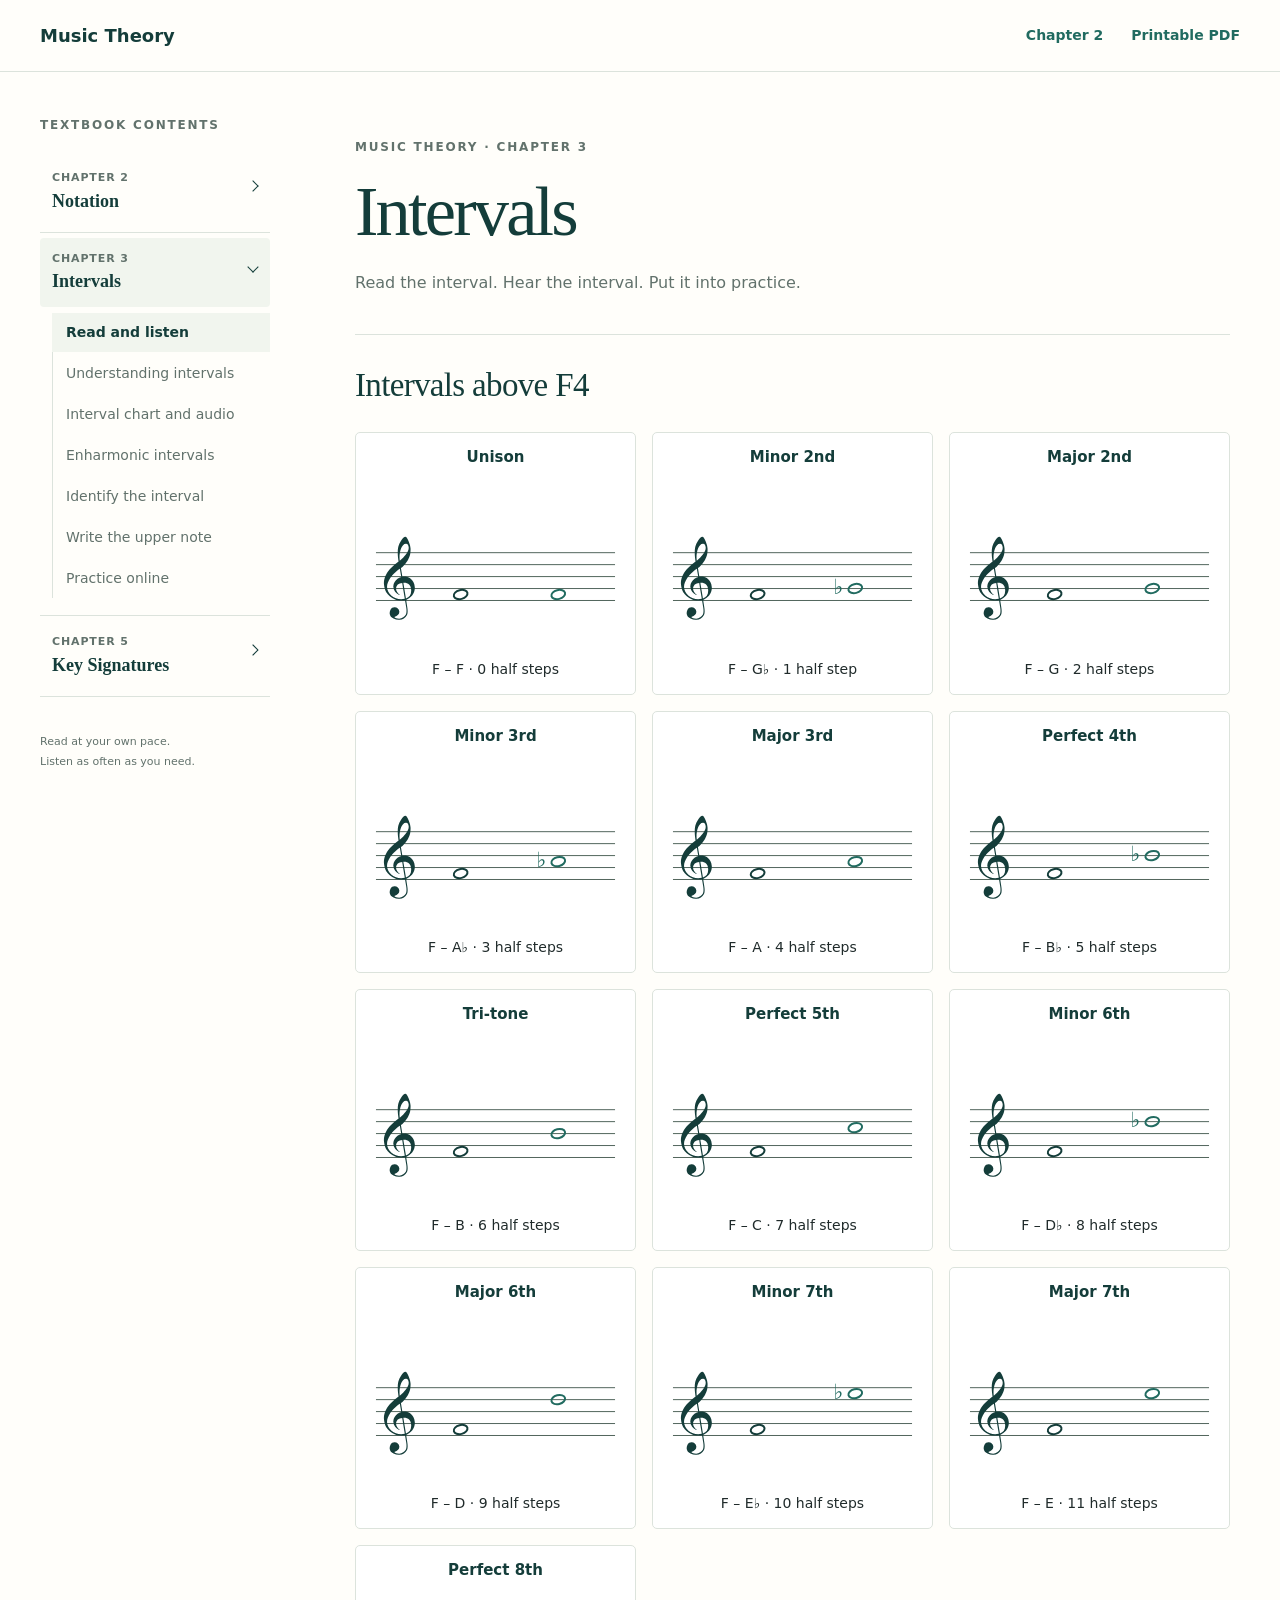
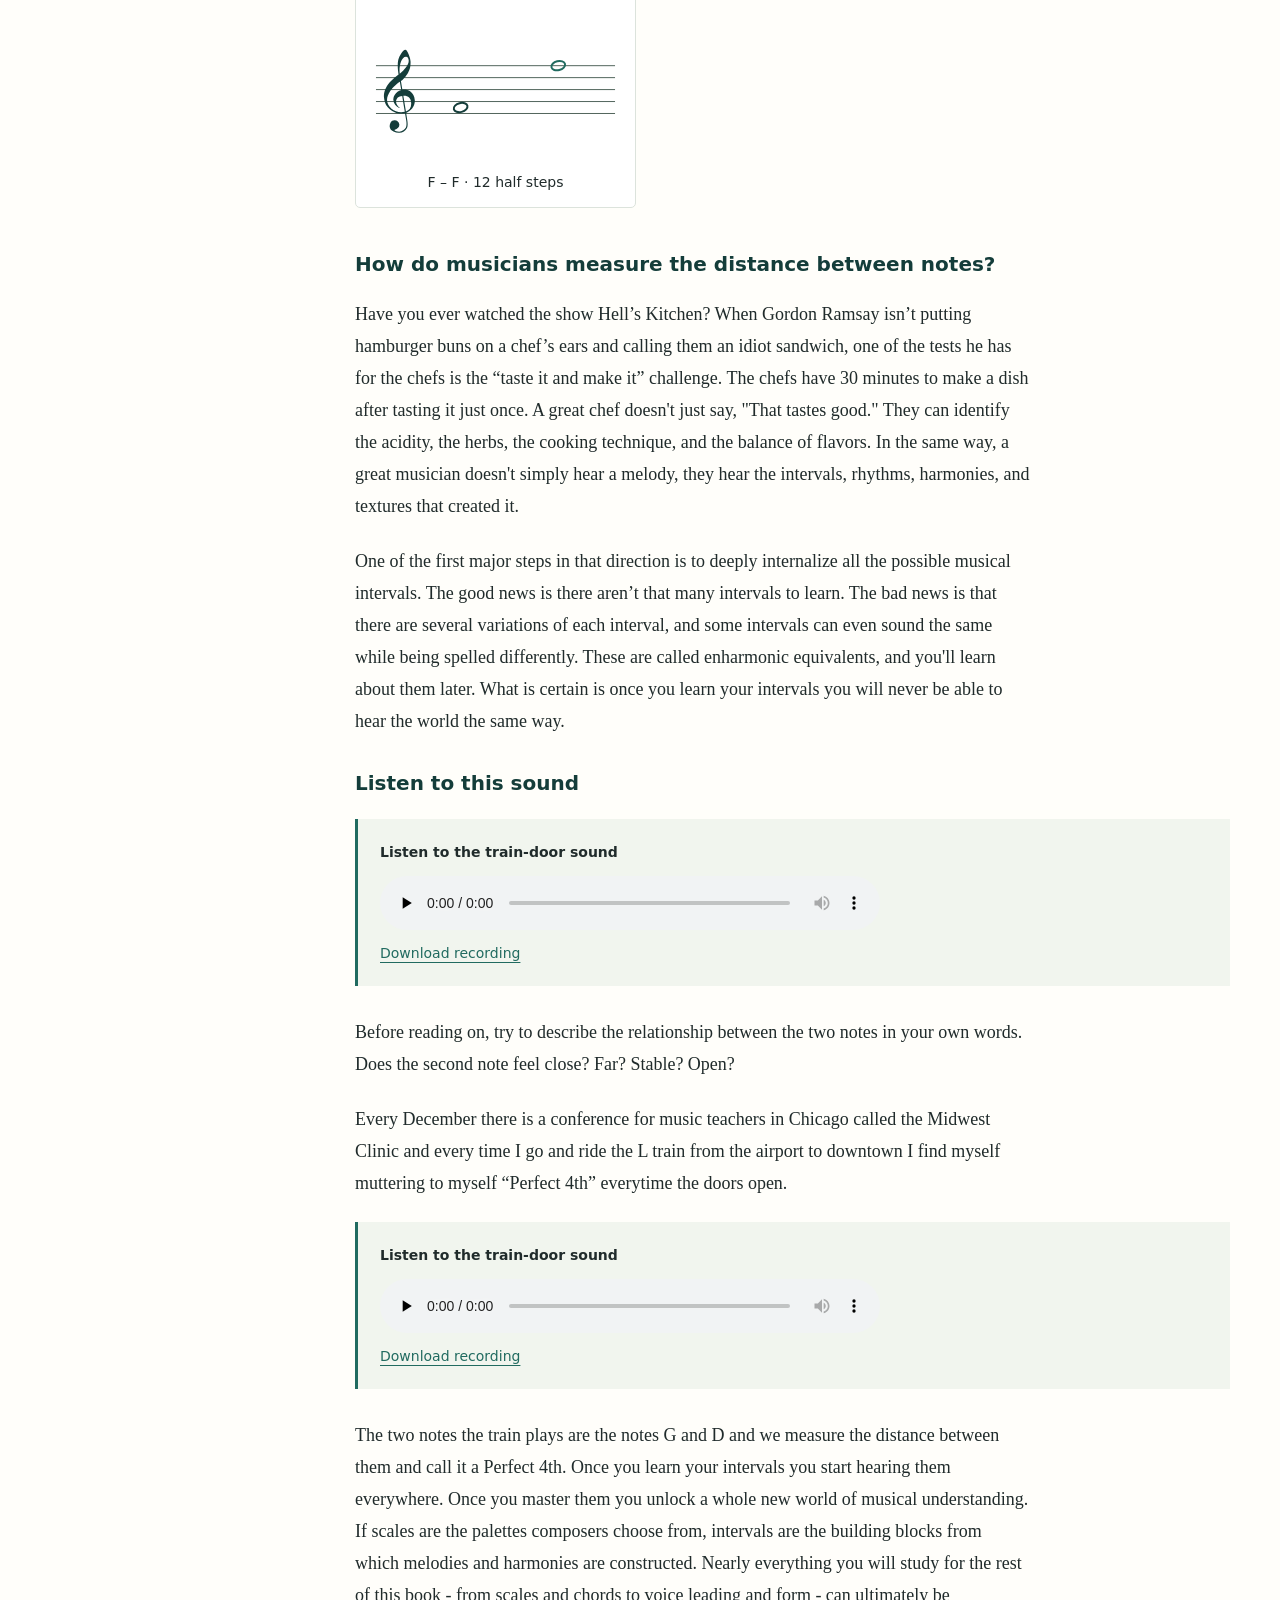
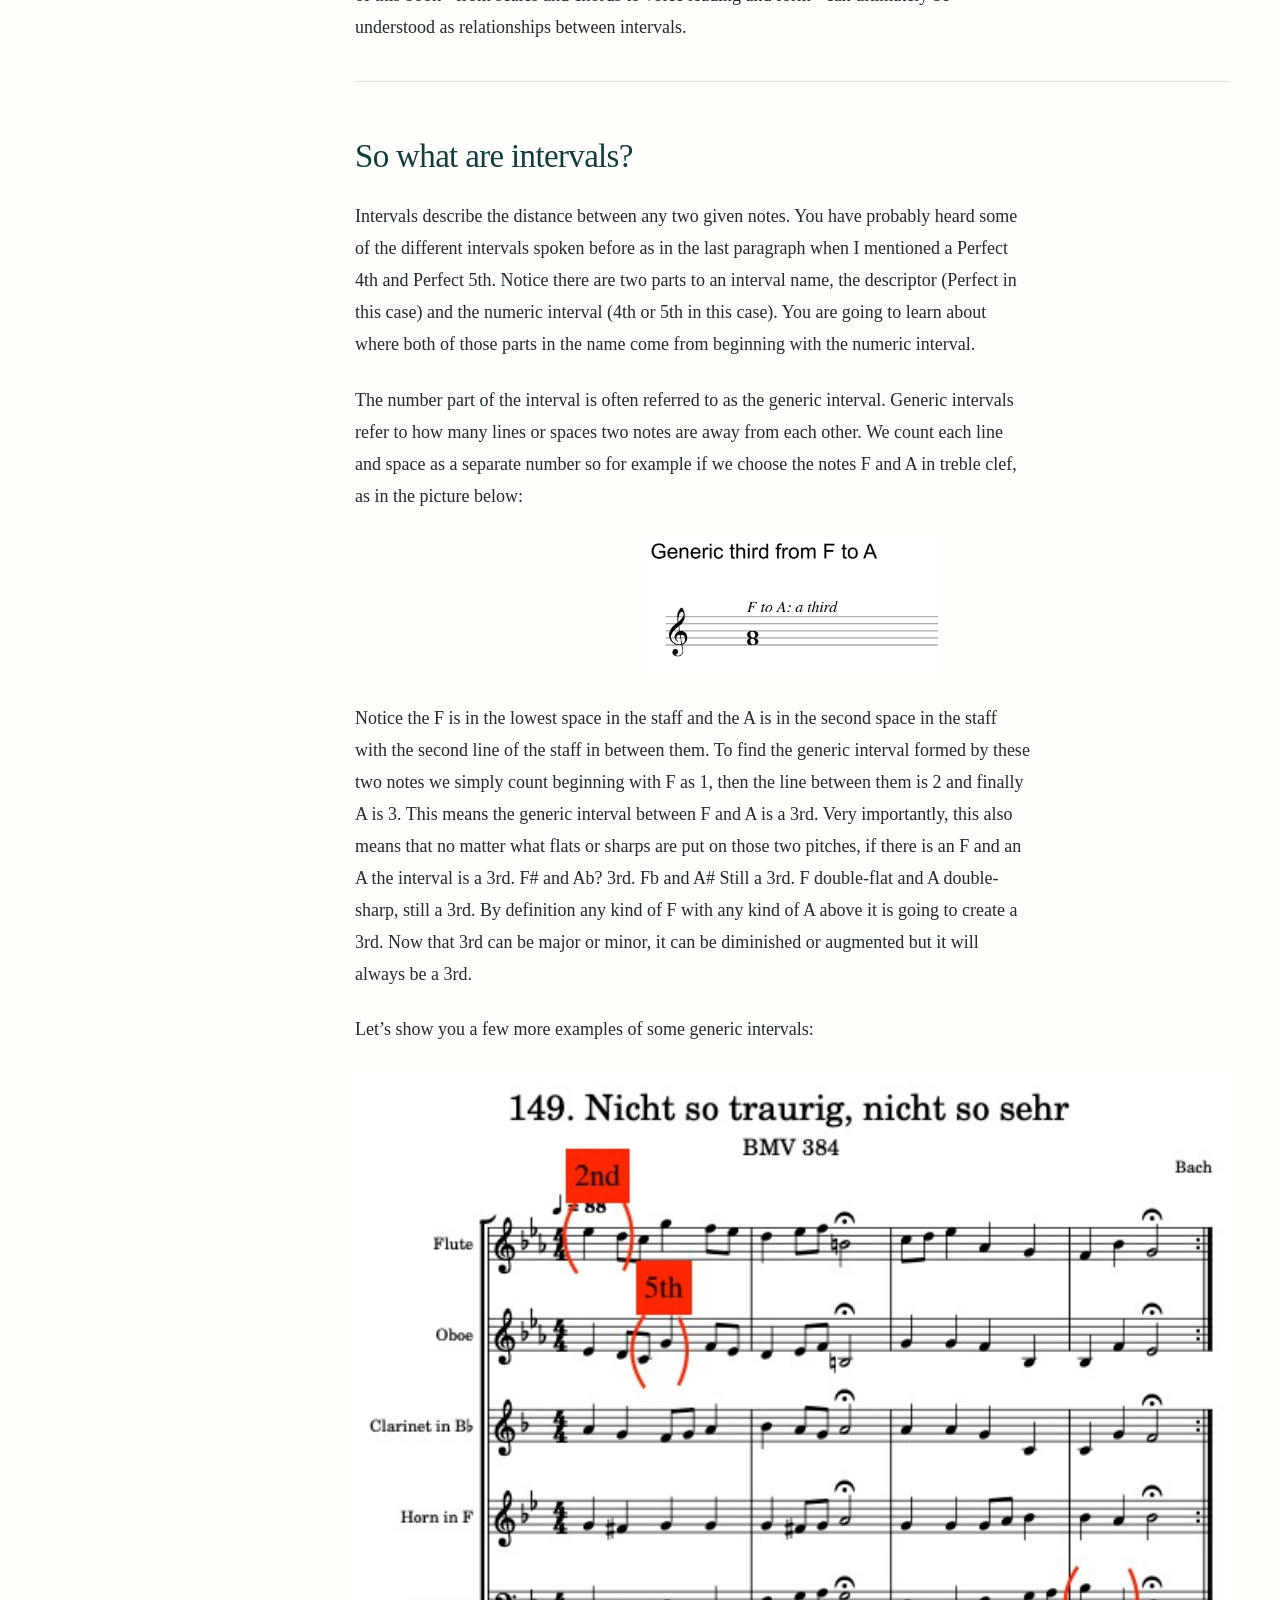
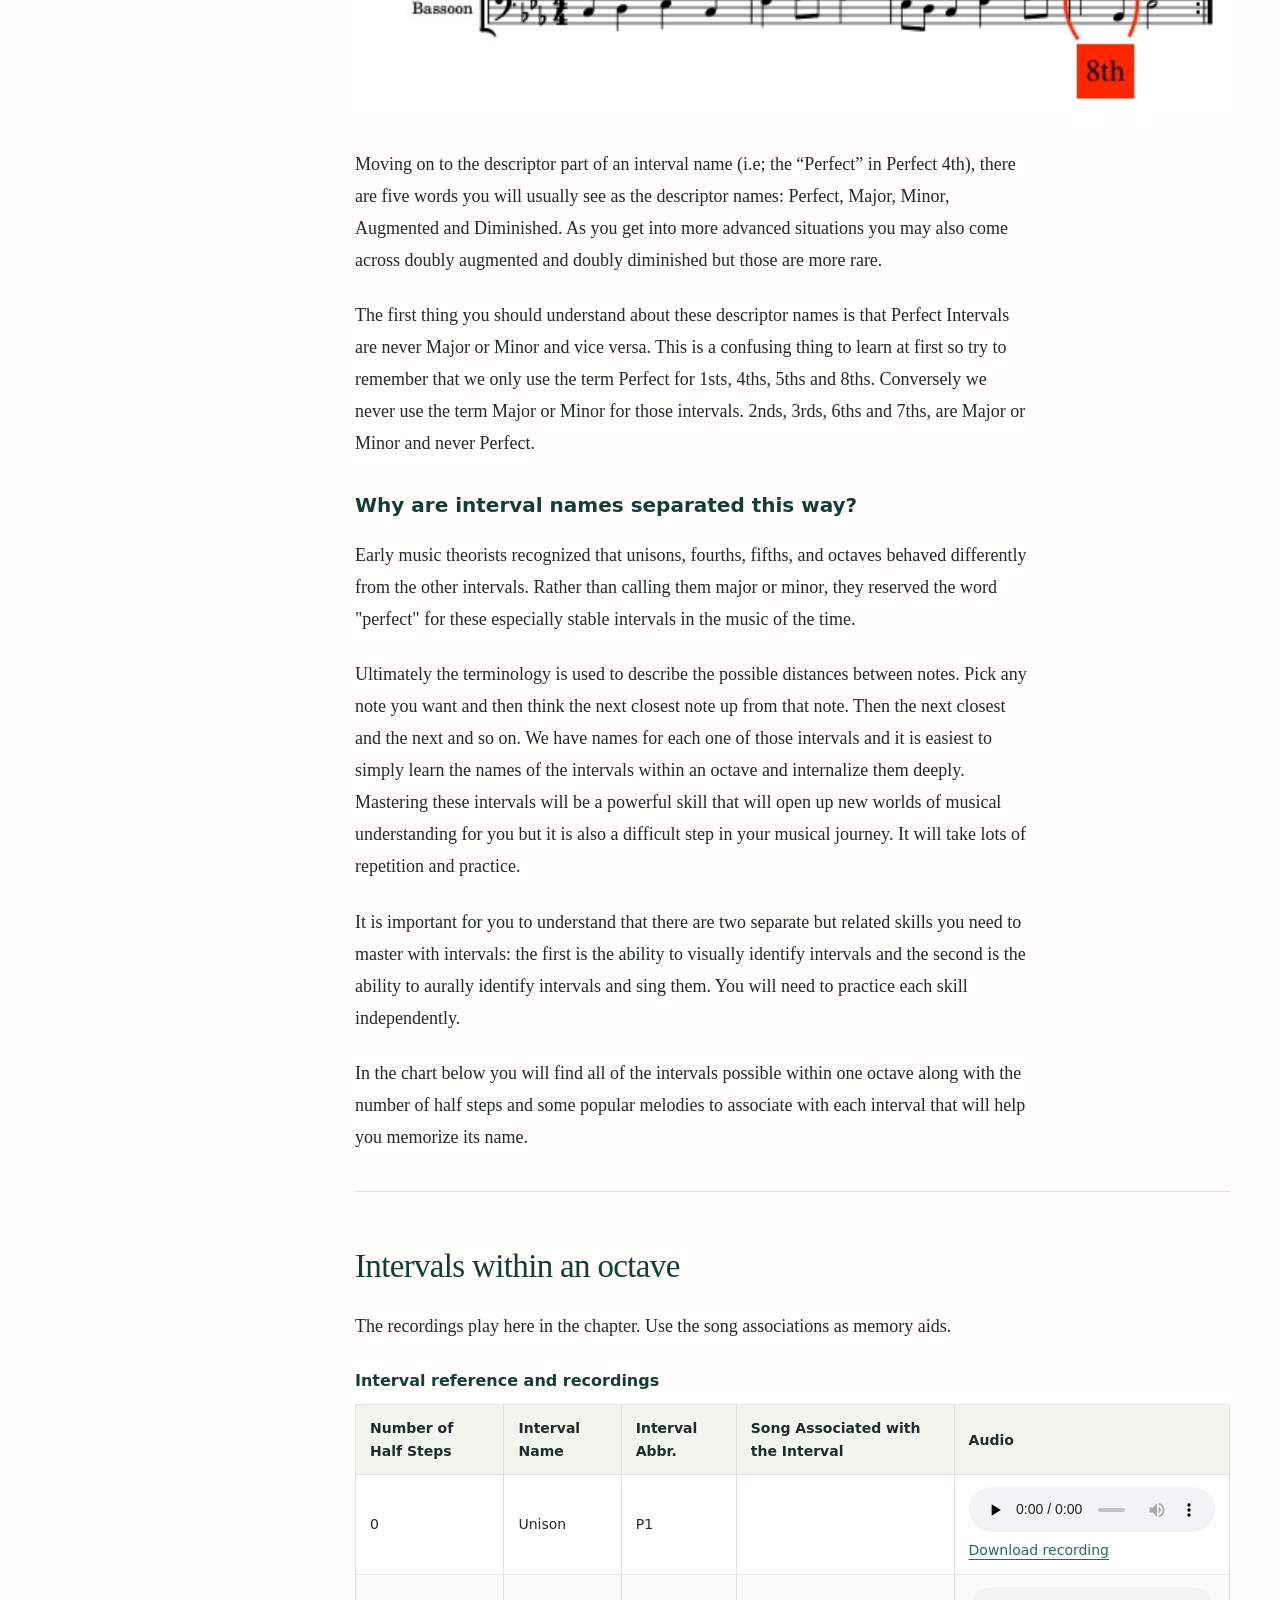
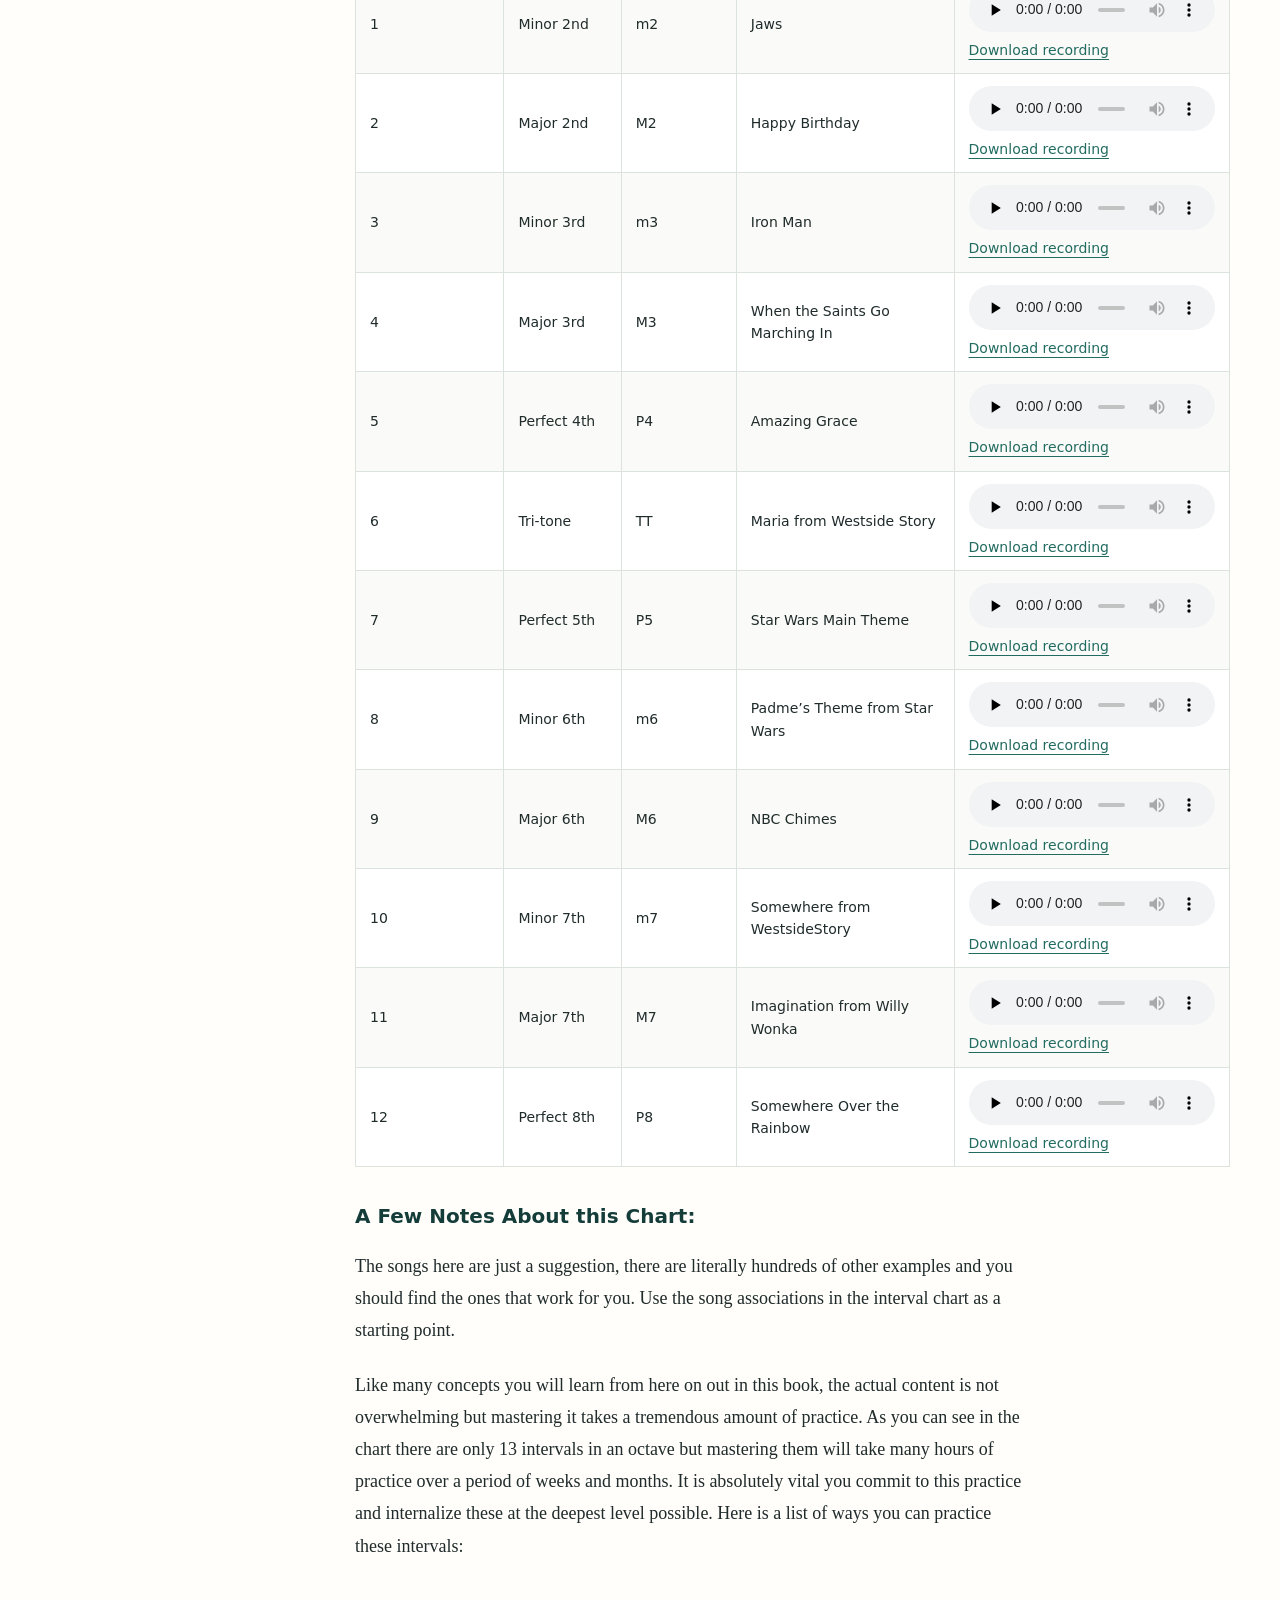
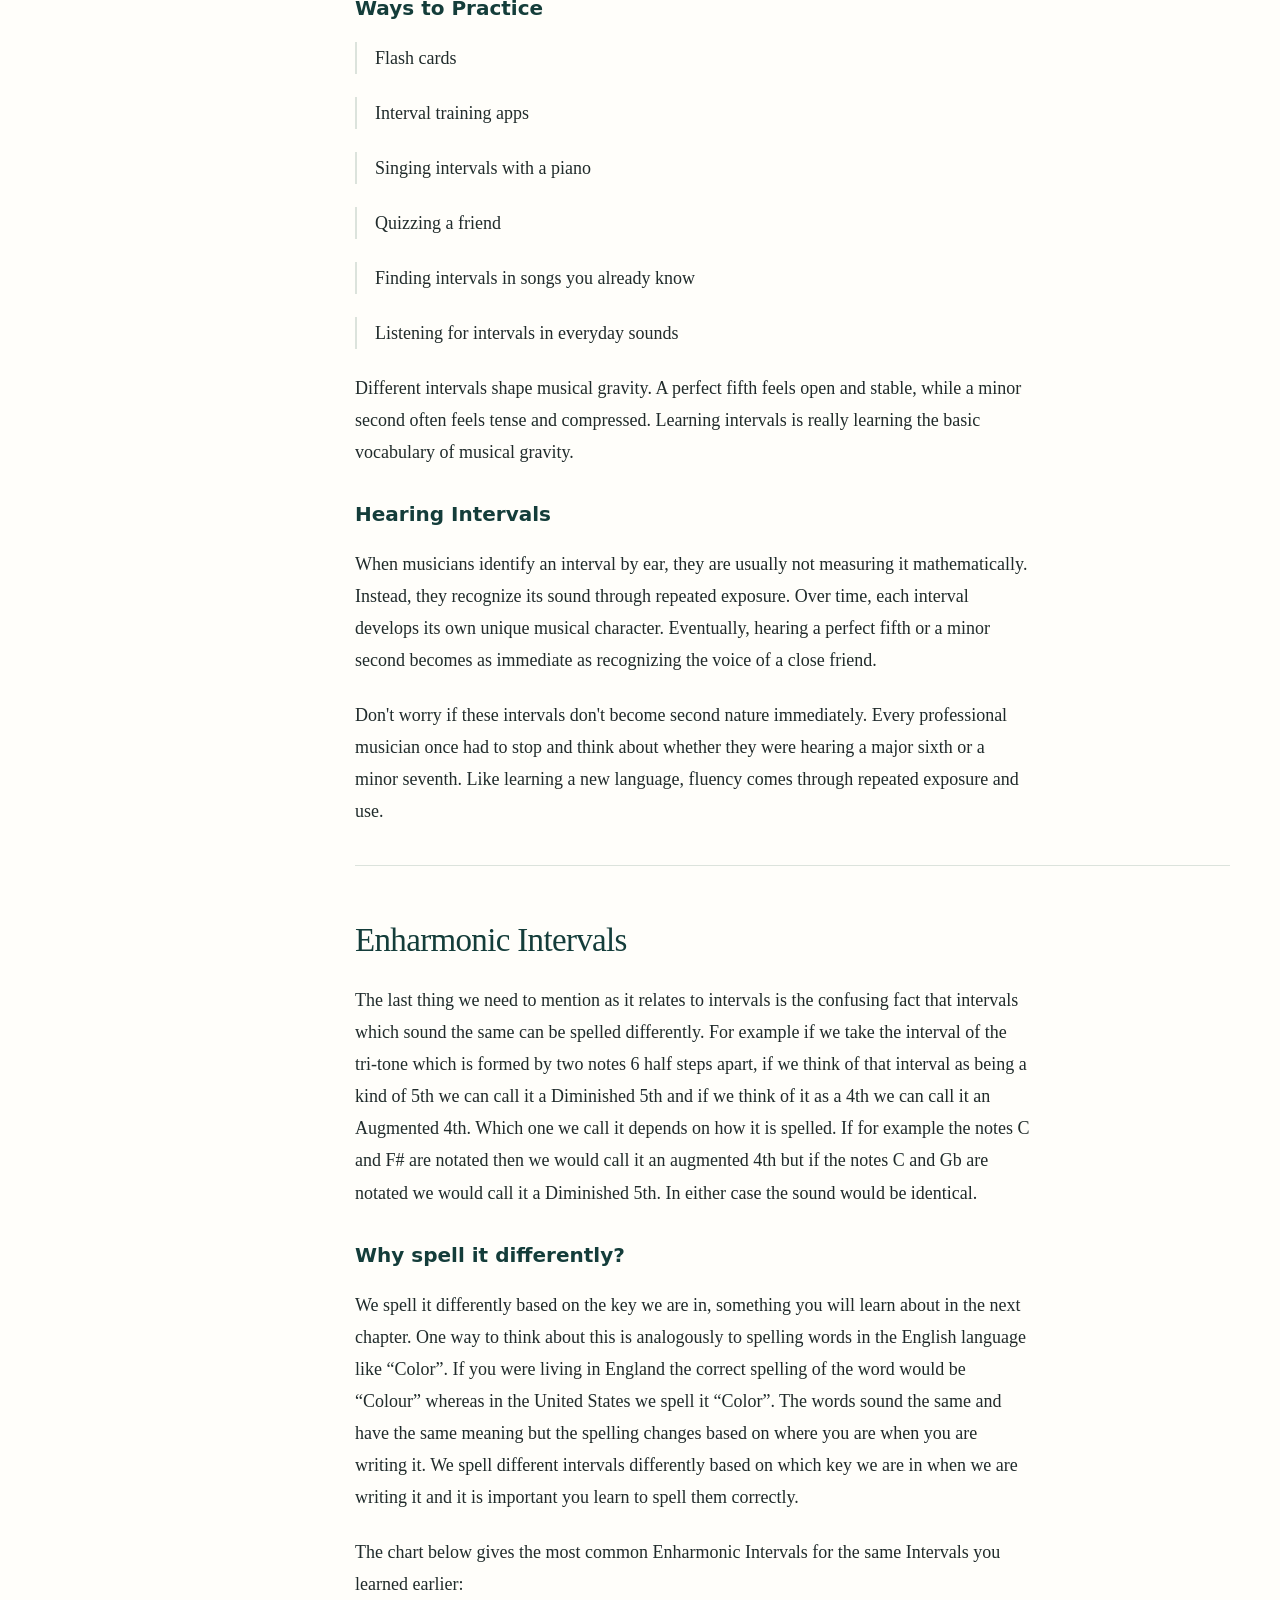
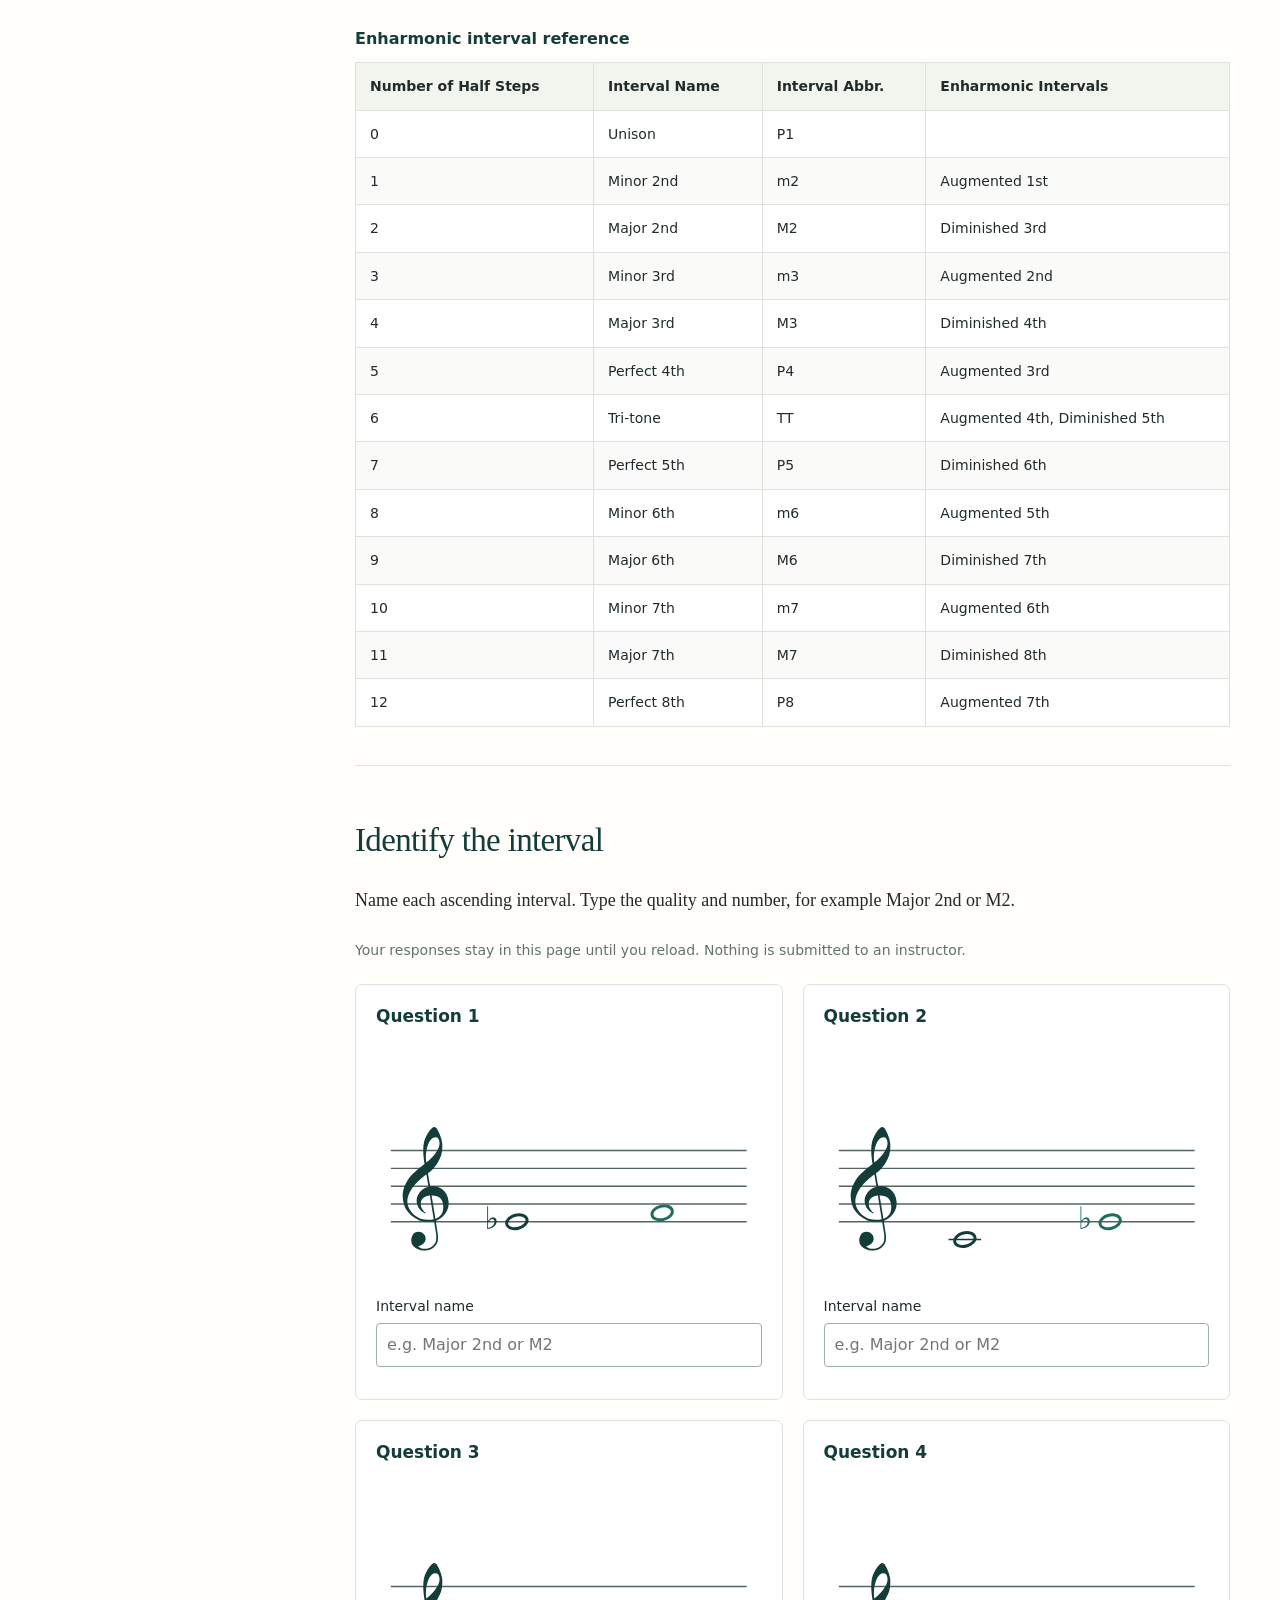
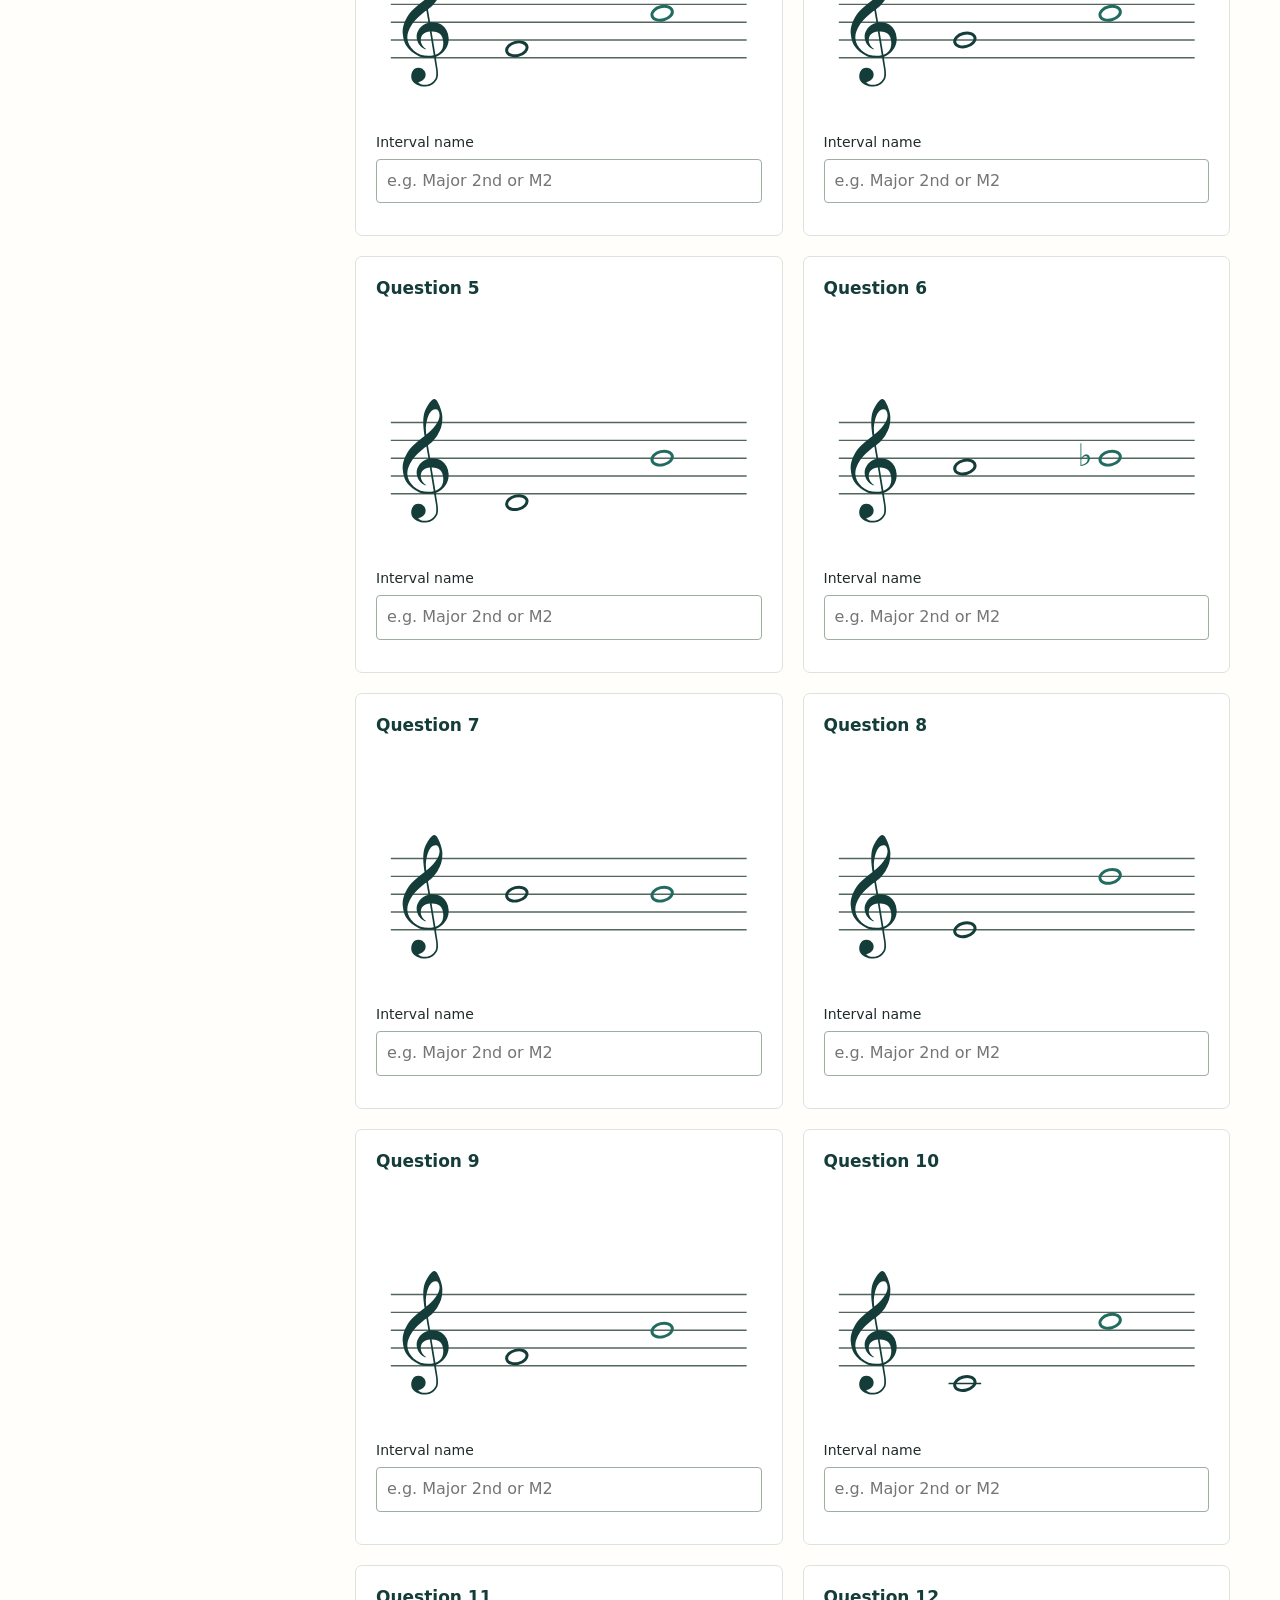
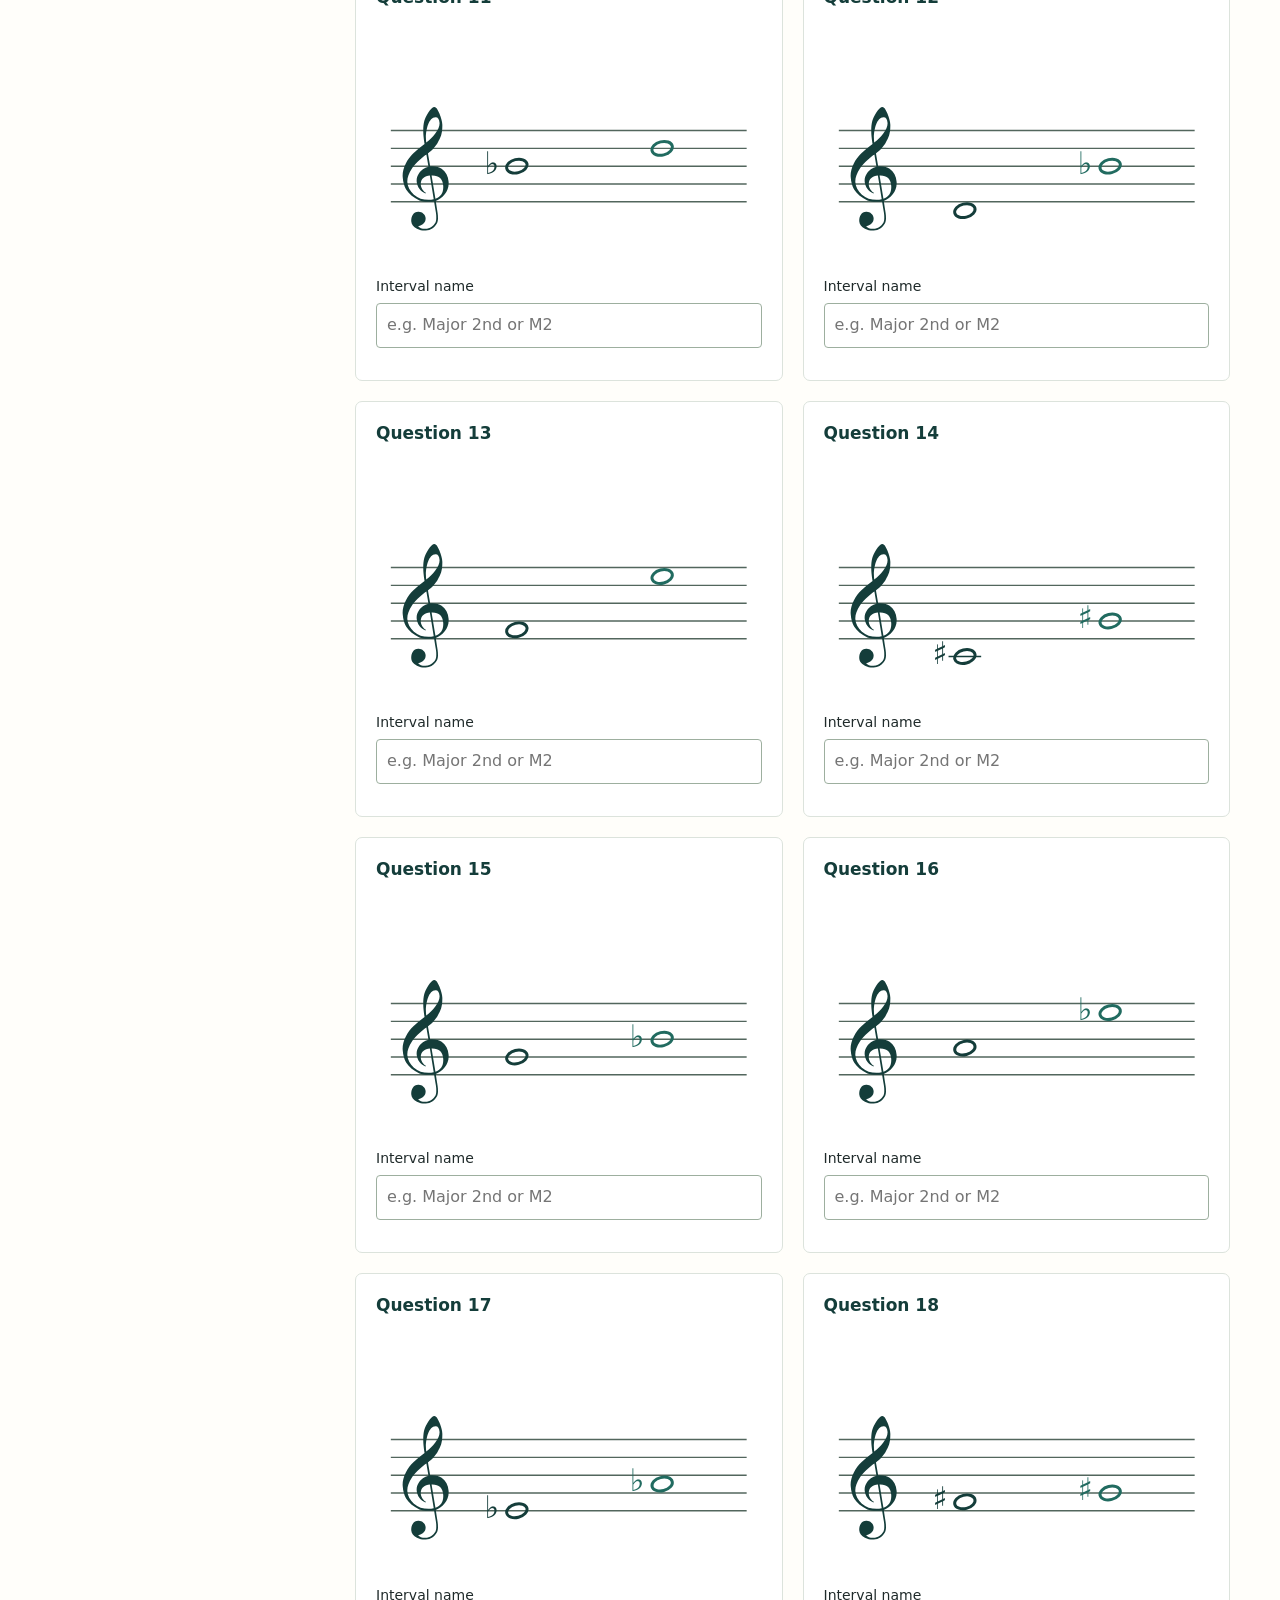
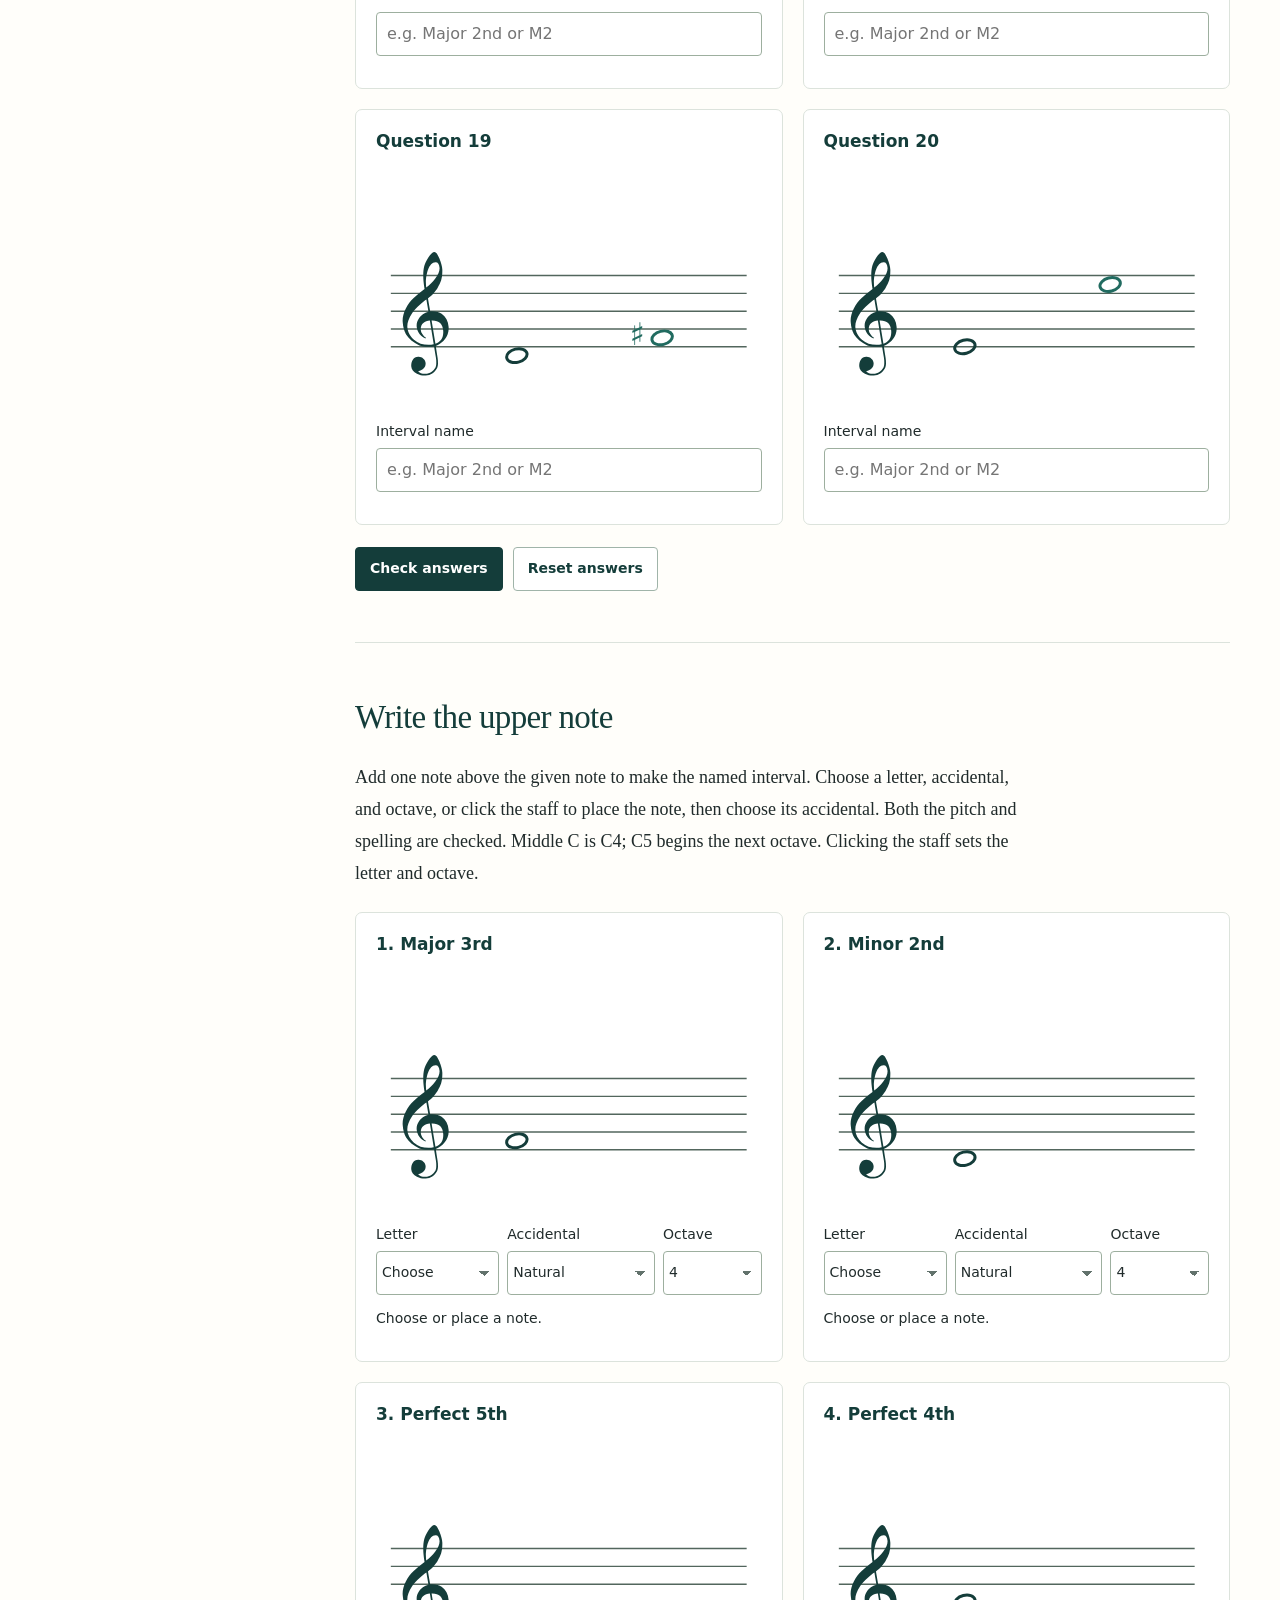
==== commit c0bbe9fe: "Add Chapter 5 key signatures with interactive practice" ====
--- a/chapter-3/index.html
+++ b/chapter-3/index.html
@@ -1 +1 @@
-<!doctype html><html lang="en"><head><meta charset="utf-8"><meta name="viewport" content="width=device-width,initial-scale=1"><meta name="description" content="Chapter 3 Intervals: read and hear intervals, identify 20 examples, and construct 20 intervals on the staff."><meta name="theme-color" content="#143d3a"><title>Chapter 3 · Intervals</title><link rel="stylesheet" href="styles.css"><script src="../book-navigation.js?v=20261122" defer></script><script src="theory-data.js" defer></script><script src="theory.js?v=20261122-whole-notes" defer></script><script src="app.js?v=20261122-navigation" defer></script><link rel="stylesheet" href="../book-navigation.css?v=20261122"></head><body><a class="skip-link" href="#main">Skip to chapter</a><div class="reading-progress" aria-hidden="true"></div><header class="site-header"><a class="book-title" href="../">Music Theory</a><div class="header-actions"><a href="../">Chapter 2</a><a href="assets/chapter-3-print.pdf?v=20261122-whole-notes" download>Printable PDF</a><button type="button" id="menu-toggle" aria-expanded="false" aria-controls="chapter-navigation">Chapters</button></div></header><div class="book-layout"><aside class="sidebar" id="chapter-navigation"><p class="eyebrow">Textbook contents</p><nav class="book-chapters" aria-label="Textbook chapters"><details class="chapter-group"><summary><span class="chapter-number">Chapter 2</span><span class="chapter-name">Notation</span></summary><div class="chapter-topics"><a href="../#opening">Read and listen</a><a href="../#pitch">Notating Pitch</a><a href="../#accidentals">Accidentals</a><a href="../#practicing">A Quick Note on Practicing</a><a href="../#rhythm">Rhythmic Notation</a><a href="../#dots">Dotted Rhythms</a><a href="../#meter">Meter and Time Signatures</a><a href="../#score-practice">Read the score</a><a href="../#practice">Practice exercise</a></div></details><details class="chapter-group is-current-chapter" data-current-chapter open><summary><span class="chapter-number">Chapter 3</span><span class="chapter-name">Intervals</span><span class="nav-sr-only"> (current chapter)</span></summary><div class="chapter-topics"><a href="#opening">Read and listen</a><a href="#understanding">Understanding intervals</a><a href="#interval-chart">Interval chart and audio</a><a href="#enharmonic">Enharmonic intervals</a><a href="#identify">Identify the interval</a><a href="#construct">Write the upper note</a><a href="#practice-online">Practice online</a></div></details></nav><p class="sidebar-note">Read at your own pace.<br>Listen as often as you need.</p></aside><main id="main"><section id="opening"><header class="chapter-heading"><p class="eyebrow">Music Theory · Chapter 3</p><h1>Intervals</h1><p class="chapter-deck">Read the interval. Hear the interval. Put it into practice.</p></header><h2>Intervals above F4</h2><div class="overview" id="interval-overview"></div><h3>How do musicians measure the distance between notes?</h3><p>Have you ever watched the show Hell’s Kitchen? When Gordon Ramsay isn’t putting hamburger buns on a chef’s ears and calling them an idiot sandwich, one of the tests he has for the chefs is the “taste it and make it” challenge. The chefs have 30 minutes to make a dish after tasting it just once. A great chef doesn't just say, "That tastes good." They can identify the acidity, the herbs, the cooking technique, and the balance of flavors. In the same way, a great musician doesn't simply hear a melody, they hear the intervals, rhythms, harmonies, and textures that created it.</p><p>One of the first major steps in that direction is to deeply internalize all the possible musical intervals. The good news is there aren’t that many intervals to learn. The bad news is that there are several variations of each interval, and some intervals can even sound the same while being spelled differently. These are called enharmonic equivalents, and you'll learn about them later. What is certain is once you learn your intervals you will never be able to hear the world the same way.</p><h3>Listen to this sound</h3><div class="inline-player"><p><b>Listen to the train-door sound</b></p><audio controls preload="none" src="assets/54.mp3">Use the download link below to listen.</audio><a href="assets/54.mp3" download>Download recording</a></div><p>Before reading on, try to describe the relationship between the two notes in your own words. Does the second note feel close? Far? Stable? Open?</p><p>Every December there is a conference for music teachers in Chicago called the Midwest Clinic and every time I go and ride the L train from the airport to downtown I find myself muttering to myself “Perfect 4th” everytime the doors open.</p><div class="inline-player"><p><b>Listen to the train-door sound</b></p><audio controls preload="none" src="assets/54.mp3">Use the download link below to listen.</audio><a href="assets/54.mp3" download>Download recording</a></div><p>The two notes the train plays are the notes G and D and we measure the distance between them and call it a Perfect 4th. Once you learn your intervals you start hearing them everywhere. Once you master them you unlock a whole new world of musical understanding. If scales are the palettes composers choose from, intervals are the building blocks from which melodies and harmonies are constructed. Nearly everything you will study for the rest of this book - from scales and chords to voice leading and form - can ultimately be understood as relationships between intervals.</p></section><section id="understanding"><h2>So what are intervals?</h2><p>Intervals describe the distance between any two given notes. You have probably heard some of the different intervals spoken before as in the last paragraph when I mentioned a Perfect 4th and Perfect 5th. Notice there are two parts to an interval name, the descriptor (Perfect in this case) and the numeric interval (4th or 5th in this case). You are going to learn about where both of those parts in the name come from beginning with the numeric interval.</p><p>The number part of the interval is often referred to as the generic interval. Generic intervals refer to how many lines or spaces two notes are away from each other. We count each line and space as a separate number so for example if we choose the notes F and A in treble clef, as in the picture below:</p><figure class="notation generic-third"><button type="button" class="image-zoom" data-image="assets/generic-third.png" data-alt="Generic third from F to A" aria-label="Enlarge Generic third from F to A"><img src="assets/generic-third.png" alt="Generic third from F to A" loading="lazy" width="916" height="435"><span class="zoom-label">Enlarge</span></button></figure><p>Notice the F is in the lowest space in the staff and the A is in the second space in the staff with the second line of the staff in between them. To find the generic interval formed by these two notes we simply count beginning with F as 1, then the line between them is 2 and finally A is 3. This means the generic interval between F and A is a 3rd. Very importantly, this also means that no matter what flats or sharps are put on those two pitches, if there is an F and an A the interval is a 3rd. F# and Ab? 3rd. Fb and A# Still a 3rd. F double-flat and A double-sharp, still a 3rd. By definition any kind of F with any kind of A above it is going to create a 3rd. Now that 3rd can be major or minor, it can be diminished or augmented but it will always be a 3rd.</p><p>Let’s show you a few more examples of some generic intervals:</p><figure class="notation "><button type="button" class="image-zoom" data-image="assets/chorale-intervals.jpg" data-alt="Second, fifth, and octave annotated in the chorale" aria-label="Enlarge Second, fifth, and octave annotated in the chorale"><img src="assets/chorale-intervals.jpg" alt="Second, fifth, and octave annotated in the chorale" loading="lazy" width="548" height="403"><span class="zoom-label">Enlarge</span></button></figure><p>Moving on to the descriptor part of an interval name (i.e; the “Perfect” in Perfect 4th), there are five words you will usually see as the descriptor names: Perfect, Major, Minor, Augmented and Diminished. As you get into more advanced situations you may also come across doubly augmented and doubly diminished but those are more rare.</p><p>The first thing you should understand about these descriptor names is that Perfect Intervals are never Major or Minor and vice versa. This is a confusing thing to learn at first so try to remember that we only use the term Perfect for 1sts, 4ths, 5ths and 8ths. Conversely we never use the term Major or Minor for those intervals. 2nds, 3rds, 6ths and 7ths, are Major or Minor and never Perfect.</p><h3>Why are interval names separated this way?</h3><p>Early music theorists recognized that unisons, fourths, fifths, and octaves behaved differently from the other intervals. Rather than calling them major or minor, they reserved the word "perfect" for these especially stable intervals in the music of the time.</p><p>Ultimately the terminology is used to describe the possible distances between notes. Pick any note you want and then think the next closest note up from that note. Then the next closest and the next and so on. We have names for each one of those intervals and it is easiest to simply learn the names of the intervals within an octave and internalize them deeply. Mastering these intervals will be a powerful skill that will open up new worlds of musical understanding for you but it is also a difficult step in your musical journey. It will take lots of repetition and practice.</p><p>It is important for you to understand that there are two separate but related skills you need to master with intervals: the first is the ability to visually identify intervals and the second is the ability to aurally identify intervals and sing them. You will need to practice each skill independently.</p><p>In the chart below you will find all of the intervals possible within one octave along with the number of half steps and some popular melodies to associate with each interval that will help you memorize its name.</p></section><section id="interval-chart"><h2>Intervals within an octave</h2><p>The recordings play here in the chapter. Use the song associations as memory aids.</p><div class="table-scroll" tabindex="0" aria-label="Scrollable interval reference table"><table class="interval-table"><caption>Interval reference and recordings</caption><thead><tr><th scope="col">Number of Half Steps</th><th scope="col">Interval Name</th><th scope="col">Interval Abbr.</th><th scope="col">Song Associated with the Interval</th><th scope="col">Audio</th></tr></thead><tbody><tr><td>0</td><td>Unison</td><td>P1</td><td></td><td><audio controls preload="none" src="assets/57.mp3" aria-label="Listen to Unison"></audio><a class="audio-download" href="assets/57.mp3" download>Download recording</a></td></tr><tr><td>1</td><td>Minor 2nd</td><td>m2</td><td>Jaws</td><td><audio controls preload="none" src="assets/58.mp3" aria-label="Listen to Minor 2nd"></audio><a class="audio-download" href="assets/58.mp3" download>Download recording</a></td></tr><tr><td>2</td><td>Major 2nd</td><td>M2</td><td>Happy Birthday</td><td><audio controls preload="none" src="assets/59.mp3" aria-label="Listen to Major 2nd"></audio><a class="audio-download" href="assets/59.mp3" download>Download recording</a></td></tr><tr><td>3</td><td>Minor 3rd</td><td>m3</td><td>Iron Man</td><td><audio controls preload="none" src="assets/60.mp3" aria-label="Listen to Minor 3rd"></audio><a class="audio-download" href="assets/60.mp3" download>Download recording</a></td></tr><tr><td>4</td><td>Major 3rd</td><td>M3</td><td>When the Saints Go Marching In</td><td><audio controls preload="none" src="assets/61.mp3" aria-label="Listen to Major 3rd"></audio><a class="audio-download" href="assets/61.mp3" download>Download recording</a></td></tr><tr><td>5</td><td>Perfect 4th</td><td>P4</td><td>Amazing Grace</td><td><audio controls preload="none" src="assets/62.mp3" aria-label="Listen to Perfect 4th"></audio><a class="audio-download" href="assets/62.mp3" download>Download recording</a></td></tr><tr><td>6</td><td>Tri-tone</td><td>TT</td><td>Maria from Westside Story</td><td><audio controls preload="none" src="assets/63.mp3" aria-label="Listen to Tri-tone"></audio><a class="audio-download" href="assets/63.mp3" download>Download recording</a></td></tr><tr><td>7</td><td>Perfect 5th</td><td>P5</td><td>Star Wars Main Theme</td><td><audio controls preload="none" src="assets/64.mp3" aria-label="Listen to Perfect 5th"></audio><a class="audio-download" href="assets/64.mp3" download>Download recording</a></td></tr><tr><td>8</td><td>Minor 6th</td><td>m6</td><td>Padme’s Theme from Star Wars</td><td><audio controls preload="none" src="assets/65.mp3" aria-label="Listen to Minor 6th"></audio><a class="audio-download" href="assets/65.mp3" download>Download recording</a></td></tr><tr><td>9</td><td>Major 6th</td><td>M6</td><td>NBC Chimes</td><td><audio controls preload="none" src="assets/66.mp3" aria-label="Listen to Major 6th"></audio><a class="audio-download" href="assets/66.mp3" download>Download recording</a></td></tr><tr><td>10</td><td>Minor 7th</td><td>m7</td><td>Somewhere from WestsideStory</td><td><audio controls preload="none" src="assets/67.mp3" aria-label="Listen to Minor 7th"></audio><a class="audio-download" href="assets/67.mp3" download>Download recording</a></td></tr><tr><td>11</td><td>Major 7th</td><td>M7</td><td>Imagination from Willy Wonka</td><td><audio controls preload="none" src="assets/68.mp3" aria-label="Listen to Major 7th"></audio><a class="audio-download" href="assets/68.mp3" download>Download recording</a></td></tr><tr><td>12</td><td>Perfect 8th</td><td>P8</td><td>Somewhere Over the Rainbow</td><td><audio controls preload="none" src="assets/69.mp3" aria-label="Listen to Perfect 8th"></audio><a class="audio-download" href="assets/69.mp3" download>Download recording</a></td></tr></tbody></table></div><h3>A Few Notes About this Chart:</h3><p>The songs here are just a suggestion, there are literally hundreds of other examples and you should find the ones that work for you. Use the song associations in the interval chart as a starting point.</p><p>Like many concepts you will learn from here on out in this book, the actual content is not overwhelming but mastering it takes a tremendous amount of practice. As you can see in the chart there are only 13 intervals in an octave but mastering them will take many hours of practice over a period of weeks and months. It is absolutely vital you commit to this practice and internalize these at the deepest level possible. Here is a list of ways you can practice these intervals:</p><h3>Ways to Practice</h3><p class="practice-method">Flash cards</p><p class="practice-method">Interval training apps</p><p class="practice-method">Singing intervals with a piano</p><p class="practice-method">Quizzing a friend</p><p class="practice-method">Finding intervals in songs you already know</p><p class="practice-method">Listening for intervals in everyday sounds</p><p>Different intervals shape musical gravity. A perfect fifth feels open and stable, while a minor second often feels tense and compressed. Learning intervals is really learning the basic vocabulary of musical gravity.</p><h3>Hearing Intervals</h3><p>When musicians identify an interval by ear, they are usually not measuring it mathematically. Instead, they recognize its sound through repeated exposure. Over time, each interval develops its own unique musical character. Eventually, hearing a perfect fifth or a minor second becomes as immediate as recognizing the voice of a close friend.</p><p>Don't worry if these intervals don't become second nature immediately. Every professional musician once had to stop and think about whether they were hearing a major sixth or a minor seventh. Like learning a new language, fluency comes through repeated exposure and use.</p></section><section id="enharmonic"><h2>Enharmonic Intervals</h2><p>The last thing we need to mention as it relates to intervals is the confusing fact that intervals which sound the same can be spelled differently. For example if we take the interval of the tri-tone which is formed by two notes 6 half steps apart, if we think of that interval as being a kind of 5th we can call it a Diminished 5th and if we think of it as a 4th we can call it an Augmented 4th. Which one we call it depends on how it is spelled. If for example the notes C and F# are notated then we would call it an augmented 4th but if the notes C and Gb are notated we would call it a Diminished 5th. In either case the sound would be identical.</p><h3>Why spell it differently?</h3><p>We spell it differently based on the key we are in, something you will learn about in the next chapter. One way to think about this is analogously to spelling words in the English language like “Color”. If you were living in England the correct spelling of the word would be “Colour” whereas in the United States we spell it “Color”. The words sound the same and have the same meaning but the spelling changes based on where you are when you are writing it. We spell different intervals differently based on which key we are in when we are writing it and it is important you learn to spell them correctly.</p><p>The chart below gives the most common Enharmonic Intervals for the same Intervals you learned earlier:</p><div class="table-scroll" tabindex="0" aria-label="Scrollable interval reference table"><table><caption>Enharmonic interval reference</caption><thead><tr><th scope="col">Number of Half Steps</th><th scope="col">Interval Name</th><th scope="col">Interval Abbr.</th><th scope="col">Enharmonic Intervals</th></tr></thead><tbody><tr><td>0</td><td>Unison</td><td>P1</td><td></td></tr><tr><td>1</td><td>Minor 2nd</td><td>m2</td><td>Augmented 1st</td></tr><tr><td>2</td><td>Major 2nd</td><td>M2</td><td>Diminished 3rd</td></tr><tr><td>3</td><td>Minor 3rd</td><td>m3</td><td>Augmented 2nd</td></tr><tr><td>4</td><td>Major 3rd</td><td>M3</td><td>Diminished 4th</td></tr><tr><td>5</td><td>Perfect 4th</td><td>P4</td><td>Augmented 3rd</td></tr><tr><td>6</td><td>Tri-tone</td><td>TT</td><td>Augmented 4th, Diminished 5th</td></tr><tr><td>7</td><td>Perfect 5th</td><td>P5</td><td>Diminished 6th</td></tr><tr><td>8</td><td>Minor 6th</td><td>m6</td><td>Augmented 5th</td></tr><tr><td>9</td><td>Major 6th</td><td>M6</td><td>Diminished 7th</td></tr><tr><td>10</td><td>Minor 7th</td><td>m7</td><td>Augmented 6th</td></tr><tr><td>11</td><td>Major 7th</td><td>M7</td><td>Diminished 8th</td></tr><tr><td>12</td><td>Perfect 8th</td><td>P8</td><td>Augmented 7th</td></tr></tbody></table></div></section><section id="identify"><h2>Identify the interval</h2><p>Name each ascending interval. Type the quality and number, for example Major 2nd or M2.</p><p class="practice-help">Your responses stay in this page until you reload. Nothing is submitted to an instructor.</p><div id="identify-mount"></div></section><section id="construct"><h2>Write the upper note</h2><p>Add one note above the given note to make the named interval. Choose a letter, accidental, and octave, or click the staff to place the note, then choose its accidental. Both the pitch and spelling are checked. Middle C is C4; C5 begins the next octave. Clicking the staff sets the letter and octave.</p><div id="construct-mount"></div></section><section id="practice-online"><h2>Practice online</h2><p>There is an excellent, free to use website online called musictheory.net where you can practice the topics of this chapter and more.</p><div class="online-card"><p class="eyebrow">Practice online</p><h3>Interval Identification</h3><p>Build confidence identifying written intervals.</p><a class="button" href="https://www.musictheory.net/exercises/interval" target="_blank" rel="noopener">Open Interval Identification</a></div><div class="online-card"><p class="eyebrow">Practice online</p><h3>Interval Ear Training</h3><p>Build confidence recognizing intervals by ear.</p><a class="button" href="https://www.musictheory.net/exercises/ear-interval" target="_blank" rel="noopener">Open Interval Ear Training</a></div></section><footer class="chapter-footer"><a href="../">Chapter 2: Notation</a><a href="#opening">Back to the beginning</a></footer><noscript><p>Enable JavaScript for the interval graphic and interactive exercises, or use the printable chapter linked above.</p></noscript></main></div><dialog id="image-dialog" aria-label="Enlarged notation"><button class="dialog-close" type="button">Close</button><img alt=""></dialog></body></html>+<!doctype html><html lang="en"><head><meta charset="utf-8"><meta name="viewport" content="width=device-width,initial-scale=1"><meta name="description" content="Chapter 3 Intervals: read and hear intervals, identify 20 examples, and construct 20 intervals on the staff."><meta name="theme-color" content="#143d3a"><title>Chapter 3 · Intervals</title><link rel="stylesheet" href="styles.css"><script src="../book-navigation.js?v=20261122" defer></script><script src="theory-data.js" defer></script><script src="theory.js?v=20261122-whole-notes" defer></script><script src="app.js?v=20261122-navigation" defer></script><link rel="stylesheet" href="../book-navigation.css?v=20261122"></head><body><a class="skip-link" href="#main">Skip to chapter</a><div class="reading-progress" aria-hidden="true"></div><header class="site-header"><a class="book-title" href="../">Music Theory</a><div class="header-actions"><a href="../">Chapter 2</a><a href="assets/chapter-3-print.pdf?v=20261122-whole-notes" download>Printable PDF</a><button type="button" id="menu-toggle" aria-expanded="false" aria-controls="chapter-navigation">Chapters</button></div></header><div class="book-layout"><aside class="sidebar" id="chapter-navigation"><p class="eyebrow">Textbook contents</p><nav class="book-chapters" aria-label="Textbook chapters"><details class="chapter-group"><summary><span class="chapter-number">Chapter 2</span><span class="chapter-name">Notation</span></summary><div class="chapter-topics"><a href="../#opening">Read and listen</a><a href="../#pitch">Notating Pitch</a><a href="../#accidentals">Accidentals</a><a href="../#practicing">A Quick Note on Practicing</a><a href="../#rhythm">Rhythmic Notation</a><a href="../#dots">Dotted Rhythms</a><a href="../#meter">Meter and Time Signatures</a><a href="../#score-practice">Read the score</a><a href="../#practice">Practice exercise</a></div></details><details class="chapter-group is-current-chapter" data-current-chapter open><summary><span class="chapter-number">Chapter 3</span><span class="chapter-name">Intervals</span><span class="nav-sr-only"> (current chapter)</span></summary><div class="chapter-topics"><a href="#opening">Read and listen</a><a href="#understanding">Understanding intervals</a><a href="#interval-chart">Interval chart and audio</a><a href="#enharmonic">Enharmonic intervals</a><a href="#identify">Identify the interval</a><a href="#construct">Write the upper note</a><a href="#practice-online">Practice online</a></div></details><details class="chapter-group"><summary><span class="chapter-number">Chapter 5</span><span class="chapter-name">Key Signatures</span></summary><div class="chapter-topics"><a href="../chapter-5/#opening">Read and listen</a><a href="../chapter-5/#key-and-signature">Key vs. Key Signature</a><a href="../chapter-5/#why-signatures">Why Key Signatures Exist</a><a href="../chapter-5/#key-centers">The 12 Major Key Centers</a><a href="../chapter-5/#accidental-order">The Order of Flats and Sharps</a><a href="../chapter-5/#flat-keys">Finding Major Key Signatures with Flats</a><a href="../chapter-5/#flat-shortcut">The Shortcut for Flat Keys</a><a href="../chapter-5/#sharp-keys">Finding Major Key Signatures with Sharps</a><a href="../chapter-5/#sharp-shortcut">The Shortcut for Sharp Keys</a><a href="../chapter-5/#circle-reference">The Circle of Fifths</a><a href="../chapter-5/#related-keys">A Map of Musical Distance</a><a href="../chapter-5/#relative-minor">Major and Minor Key Signatures</a><a href="../chapter-5/#minor-accidentals">Key Signature vs. Actual Notes in Minor</a><a href="../chapter-5/#musical-context">Why This Matters</a><a href="../chapter-5/#practice">Practice</a><a href="../chapter-5/#identify">Practice Set 1: Identify the Major Key</a><a href="../chapter-5/#count">Practice Set 2: Name the Number of Sharps or Flats</a><a href="../chapter-5/#minor">Practice Set 3: Find the Relative Minor</a><a href="../chapter-5/#musical-challenge">Practice Set 4: Musical Challenge</a><a href="../chapter-5/#complete-circle">Practice Set 5: Complete the Circle of Fifths</a><a href="../chapter-5/#printable">Printable chapter</a></div></details></nav><p class="sidebar-note">Read at your own pace.<br>Listen as often as you need.</p></aside><main id="main"><section id="opening"><header class="chapter-heading"><p class="eyebrow">Music Theory · Chapter 3</p><h1>Intervals</h1><p class="chapter-deck">Read the interval. Hear the interval. Put it into practice.</p></header><h2>Intervals above F4</h2><div class="overview" id="interval-overview"></div><h3>How do musicians measure the distance between notes?</h3><p>Have you ever watched the show Hell’s Kitchen? When Gordon Ramsay isn’t putting hamburger buns on a chef’s ears and calling them an idiot sandwich, one of the tests he has for the chefs is the “taste it and make it” challenge. The chefs have 30 minutes to make a dish after tasting it just once. A great chef doesn't just say, "That tastes good." They can identify the acidity, the herbs, the cooking technique, and the balance of flavors. In the same way, a great musician doesn't simply hear a melody, they hear the intervals, rhythms, harmonies, and textures that created it.</p><p>One of the first major steps in that direction is to deeply internalize all the possible musical intervals. The good news is there aren’t that many intervals to learn. The bad news is that there are several variations of each interval, and some intervals can even sound the same while being spelled differently. These are called enharmonic equivalents, and you'll learn about them later. What is certain is once you learn your intervals you will never be able to hear the world the same way.</p><h3>Listen to this sound</h3><div class="inline-player"><p><b>Listen to the train-door sound</b></p><audio controls preload="none" src="assets/54.mp3">Use the download link below to listen.</audio><a href="assets/54.mp3" download>Download recording</a></div><p>Before reading on, try to describe the relationship between the two notes in your own words. Does the second note feel close? Far? Stable? Open?</p><p>Every December there is a conference for music teachers in Chicago called the Midwest Clinic and every time I go and ride the L train from the airport to downtown I find myself muttering to myself “Perfect 4th” everytime the doors open.</p><div class="inline-player"><p><b>Listen to the train-door sound</b></p><audio controls preload="none" src="assets/54.mp3">Use the download link below to listen.</audio><a href="assets/54.mp3" download>Download recording</a></div><p>The two notes the train plays are the notes G and D and we measure the distance between them and call it a Perfect 4th. Once you learn your intervals you start hearing them everywhere. Once you master them you unlock a whole new world of musical understanding. If scales are the palettes composers choose from, intervals are the building blocks from which melodies and harmonies are constructed. Nearly everything you will study for the rest of this book - from scales and chords to voice leading and form - can ultimately be understood as relationships between intervals.</p></section><section id="understanding"><h2>So what are intervals?</h2><p>Intervals describe the distance between any two given notes. You have probably heard some of the different intervals spoken before as in the last paragraph when I mentioned a Perfect 4th and Perfect 5th. Notice there are two parts to an interval name, the descriptor (Perfect in this case) and the numeric interval (4th or 5th in this case). You are going to learn about where both of those parts in the name come from beginning with the numeric interval.</p><p>The number part of the interval is often referred to as the generic interval. Generic intervals refer to how many lines or spaces two notes are away from each other. We count each line and space as a separate number so for example if we choose the notes F and A in treble clef, as in the picture below:</p><figure class="notation generic-third"><button type="button" class="image-zoom" data-image="assets/generic-third.png" data-alt="Generic third from F to A" aria-label="Enlarge Generic third from F to A"><img src="assets/generic-third.png" alt="Generic third from F to A" loading="lazy" width="916" height="435"><span class="zoom-label">Enlarge</span></button></figure><p>Notice the F is in the lowest space in the staff and the A is in the second space in the staff with the second line of the staff in between them. To find the generic interval formed by these two notes we simply count beginning with F as 1, then the line between them is 2 and finally A is 3. This means the generic interval between F and A is a 3rd. Very importantly, this also means that no matter what flats or sharps are put on those two pitches, if there is an F and an A the interval is a 3rd. F# and Ab? 3rd. Fb and A# Still a 3rd. F double-flat and A double-sharp, still a 3rd. By definition any kind of F with any kind of A above it is going to create a 3rd. Now that 3rd can be major or minor, it can be diminished or augmented but it will always be a 3rd.</p><p>Let’s show you a few more examples of some generic intervals:</p><figure class="notation "><button type="button" class="image-zoom" data-image="assets/chorale-intervals.jpg" data-alt="Second, fifth, and octave annotated in the chorale" aria-label="Enlarge Second, fifth, and octave annotated in the chorale"><img src="assets/chorale-intervals.jpg" alt="Second, fifth, and octave annotated in the chorale" loading="lazy" width="548" height="403"><span class="zoom-label">Enlarge</span></button></figure><p>Moving on to the descriptor part of an interval name (i.e; the “Perfect” in Perfect 4th), there are five words you will usually see as the descriptor names: Perfect, Major, Minor, Augmented and Diminished. As you get into more advanced situations you may also come across doubly augmented and doubly diminished but those are more rare.</p><p>The first thing you should understand about these descriptor names is that Perfect Intervals are never Major or Minor and vice versa. This is a confusing thing to learn at first so try to remember that we only use the term Perfect for 1sts, 4ths, 5ths and 8ths. Conversely we never use the term Major or Minor for those intervals. 2nds, 3rds, 6ths and 7ths, are Major or Minor and never Perfect.</p><h3>Why are interval names separated this way?</h3><p>Early music theorists recognized that unisons, fourths, fifths, and octaves behaved differently from the other intervals. Rather than calling them major or minor, they reserved the word "perfect" for these especially stable intervals in the music of the time.</p><p>Ultimately the terminology is used to describe the possible distances between notes. Pick any note you want and then think the next closest note up from that note. Then the next closest and the next and so on. We have names for each one of those intervals and it is easiest to simply learn the names of the intervals within an octave and internalize them deeply. Mastering these intervals will be a powerful skill that will open up new worlds of musical understanding for you but it is also a difficult step in your musical journey. It will take lots of repetition and practice.</p><p>It is important for you to understand that there are two separate but related skills you need to master with intervals: the first is the ability to visually identify intervals and the second is the ability to aurally identify intervals and sing them. You will need to practice each skill independently.</p><p>In the chart below you will find all of the intervals possible within one octave along with the number of half steps and some popular melodies to associate with each interval that will help you memorize its name.</p></section><section id="interval-chart"><h2>Intervals within an octave</h2><p>The recordings play here in the chapter. Use the song associations as memory aids.</p><div class="table-scroll" tabindex="0" aria-label="Scrollable interval reference table"><table class="interval-table"><caption>Interval reference and recordings</caption><thead><tr><th scope="col">Number of Half Steps</th><th scope="col">Interval Name</th><th scope="col">Interval Abbr.</th><th scope="col">Song Associated with the Interval</th><th scope="col">Audio</th></tr></thead><tbody><tr><td>0</td><td>Unison</td><td>P1</td><td></td><td><audio controls preload="none" src="assets/57.mp3" aria-label="Listen to Unison"></audio><a class="audio-download" href="assets/57.mp3" download>Download recording</a></td></tr><tr><td>1</td><td>Minor 2nd</td><td>m2</td><td>Jaws</td><td><audio controls preload="none" src="assets/58.mp3" aria-label="Listen to Minor 2nd"></audio><a class="audio-download" href="assets/58.mp3" download>Download recording</a></td></tr><tr><td>2</td><td>Major 2nd</td><td>M2</td><td>Happy Birthday</td><td><audio controls preload="none" src="assets/59.mp3" aria-label="Listen to Major 2nd"></audio><a class="audio-download" href="assets/59.mp3" download>Download recording</a></td></tr><tr><td>3</td><td>Minor 3rd</td><td>m3</td><td>Iron Man</td><td><audio controls preload="none" src="assets/60.mp3" aria-label="Listen to Minor 3rd"></audio><a class="audio-download" href="assets/60.mp3" download>Download recording</a></td></tr><tr><td>4</td><td>Major 3rd</td><td>M3</td><td>When the Saints Go Marching In</td><td><audio controls preload="none" src="assets/61.mp3" aria-label="Listen to Major 3rd"></audio><a class="audio-download" href="assets/61.mp3" download>Download recording</a></td></tr><tr><td>5</td><td>Perfect 4th</td><td>P4</td><td>Amazing Grace</td><td><audio controls preload="none" src="assets/62.mp3" aria-label="Listen to Perfect 4th"></audio><a class="audio-download" href="assets/62.mp3" download>Download recording</a></td></tr><tr><td>6</td><td>Tri-tone</td><td>TT</td><td>Maria from Westside Story</td><td><audio controls preload="none" src="assets/63.mp3" aria-label="Listen to Tri-tone"></audio><a class="audio-download" href="assets/63.mp3" download>Download recording</a></td></tr><tr><td>7</td><td>Perfect 5th</td><td>P5</td><td>Star Wars Main Theme</td><td><audio controls preload="none" src="assets/64.mp3" aria-label="Listen to Perfect 5th"></audio><a class="audio-download" href="assets/64.mp3" download>Download recording</a></td></tr><tr><td>8</td><td>Minor 6th</td><td>m6</td><td>Padme’s Theme from Star Wars</td><td><audio controls preload="none" src="assets/65.mp3" aria-label="Listen to Minor 6th"></audio><a class="audio-download" href="assets/65.mp3" download>Download recording</a></td></tr><tr><td>9</td><td>Major 6th</td><td>M6</td><td>NBC Chimes</td><td><audio controls preload="none" src="assets/66.mp3" aria-label="Listen to Major 6th"></audio><a class="audio-download" href="assets/66.mp3" download>Download recording</a></td></tr><tr><td>10</td><td>Minor 7th</td><td>m7</td><td>Somewhere from WestsideStory</td><td><audio controls preload="none" src="assets/67.mp3" aria-label="Listen to Minor 7th"></audio><a class="audio-download" href="assets/67.mp3" download>Download recording</a></td></tr><tr><td>11</td><td>Major 7th</td><td>M7</td><td>Imagination from Willy Wonka</td><td><audio controls preload="none" src="assets/68.mp3" aria-label="Listen to Major 7th"></audio><a class="audio-download" href="assets/68.mp3" download>Download recording</a></td></tr><tr><td>12</td><td>Perfect 8th</td><td>P8</td><td>Somewhere Over the Rainbow</td><td><audio controls preload="none" src="assets/69.mp3" aria-label="Listen to Perfect 8th"></audio><a class="audio-download" href="assets/69.mp3" download>Download recording</a></td></tr></tbody></table></div><h3>A Few Notes About this Chart:</h3><p>The songs here are just a suggestion, there are literally hundreds of other examples and you should find the ones that work for you. Use the song associations in the interval chart as a starting point.</p><p>Like many concepts you will learn from here on out in this book, the actual content is not overwhelming but mastering it takes a tremendous amount of practice. As you can see in the chart there are only 13 intervals in an octave but mastering them will take many hours of practice over a period of weeks and months. It is absolutely vital you commit to this practice and internalize these at the deepest level possible. Here is a list of ways you can practice these intervals:</p><h3>Ways to Practice</h3><p class="practice-method">Flash cards</p><p class="practice-method">Interval training apps</p><p class="practice-method">Singing intervals with a piano</p><p class="practice-method">Quizzing a friend</p><p class="practice-method">Finding intervals in songs you already know</p><p class="practice-method">Listening for intervals in everyday sounds</p><p>Different intervals shape musical gravity. A perfect fifth feels open and stable, while a minor second often feels tense and compressed. Learning intervals is really learning the basic vocabulary of musical gravity.</p><h3>Hearing Intervals</h3><p>When musicians identify an interval by ear, they are usually not measuring it mathematically. Instead, they recognize its sound through repeated exposure. Over time, each interval develops its own unique musical character. Eventually, hearing a perfect fifth or a minor second becomes as immediate as recognizing the voice of a close friend.</p><p>Don't worry if these intervals don't become second nature immediately. Every professional musician once had to stop and think about whether they were hearing a major sixth or a minor seventh. Like learning a new language, fluency comes through repeated exposure and use.</p></section><section id="enharmonic"><h2>Enharmonic Intervals</h2><p>The last thing we need to mention as it relates to intervals is the confusing fact that intervals which sound the same can be spelled differently. For example if we take the interval of the tri-tone which is formed by two notes 6 half steps apart, if we think of that interval as being a kind of 5th we can call it a Diminished 5th and if we think of it as a 4th we can call it an Augmented 4th. Which one we call it depends on how it is spelled. If for example the notes C and F# are notated then we would call it an augmented 4th but if the notes C and Gb are notated we would call it a Diminished 5th. In either case the sound would be identical.</p><h3>Why spell it differently?</h3><p>We spell it differently based on the key we are in, something you will learn about in the next chapter. One way to think about this is analogously to spelling words in the English language like “Color”. If you were living in England the correct spelling of the word would be “Colour” whereas in the United States we spell it “Color”. The words sound the same and have the same meaning but the spelling changes based on where you are when you are writing it. We spell different intervals differently based on which key we are in when we are writing it and it is important you learn to spell them correctly.</p><p>The chart below gives the most common Enharmonic Intervals for the same Intervals you learned earlier:</p><div class="table-scroll" tabindex="0" aria-label="Scrollable interval reference table"><table><caption>Enharmonic interval reference</caption><thead><tr><th scope="col">Number of Half Steps</th><th scope="col">Interval Name</th><th scope="col">Interval Abbr.</th><th scope="col">Enharmonic Intervals</th></tr></thead><tbody><tr><td>0</td><td>Unison</td><td>P1</td><td></td></tr><tr><td>1</td><td>Minor 2nd</td><td>m2</td><td>Augmented 1st</td></tr><tr><td>2</td><td>Major 2nd</td><td>M2</td><td>Diminished 3rd</td></tr><tr><td>3</td><td>Minor 3rd</td><td>m3</td><td>Augmented 2nd</td></tr><tr><td>4</td><td>Major 3rd</td><td>M3</td><td>Diminished 4th</td></tr><tr><td>5</td><td>Perfect 4th</td><td>P4</td><td>Augmented 3rd</td></tr><tr><td>6</td><td>Tri-tone</td><td>TT</td><td>Augmented 4th, Diminished 5th</td></tr><tr><td>7</td><td>Perfect 5th</td><td>P5</td><td>Diminished 6th</td></tr><tr><td>8</td><td>Minor 6th</td><td>m6</td><td>Augmented 5th</td></tr><tr><td>9</td><td>Major 6th</td><td>M6</td><td>Diminished 7th</td></tr><tr><td>10</td><td>Minor 7th</td><td>m7</td><td>Augmented 6th</td></tr><tr><td>11</td><td>Major 7th</td><td>M7</td><td>Diminished 8th</td></tr><tr><td>12</td><td>Perfect 8th</td><td>P8</td><td>Augmented 7th</td></tr></tbody></table></div></section><section id="identify"><h2>Identify the interval</h2><p>Name each ascending interval. Type the quality and number, for example Major 2nd or M2.</p><p class="practice-help">Your responses stay in this page until you reload. Nothing is submitted to an instructor.</p><div id="identify-mount"></div></section><section id="construct"><h2>Write the upper note</h2><p>Add one note above the given note to make the named interval. Choose a letter, accidental, and octave, or click the staff to place the note, then choose its accidental. Both the pitch and spelling are checked. Middle C is C4; C5 begins the next octave. Clicking the staff sets the letter and octave.</p><div id="construct-mount"></div></section><section id="practice-online"><h2>Practice online</h2><p>There is an excellent, free to use website online called musictheory.net where you can practice the topics of this chapter and more.</p><div class="online-card"><p class="eyebrow">Practice online</p><h3>Interval Identification</h3><p>Build confidence identifying written intervals.</p><a class="button" href="https://www.musictheory.net/exercises/interval" target="_blank" rel="noopener">Open Interval Identification</a></div><div class="online-card"><p class="eyebrow">Practice online</p><h3>Interval Ear Training</h3><p>Build confidence recognizing intervals by ear.</p><a class="button" href="https://www.musictheory.net/exercises/ear-interval" target="_blank" rel="noopener">Open Interval Ear Training</a></div><p><a class="button" href="assets/chapter-3-print.pdf?v=20261122-whole-notes" download>Download printable chapter ↓</a></p></section><footer class="chapter-footer"><a href="../">Chapter 2: Notation</a><a href="#opening">Back to the beginning</a></footer><noscript><p>Enable JavaScript for the interval graphic and interactive exercises, or use the printable chapter linked above.</p></noscript></main></div><dialog id="image-dialog" aria-label="Enlarged notation"><button class="dialog-close" type="button">Close</button><img alt=""></dialog></body></html>
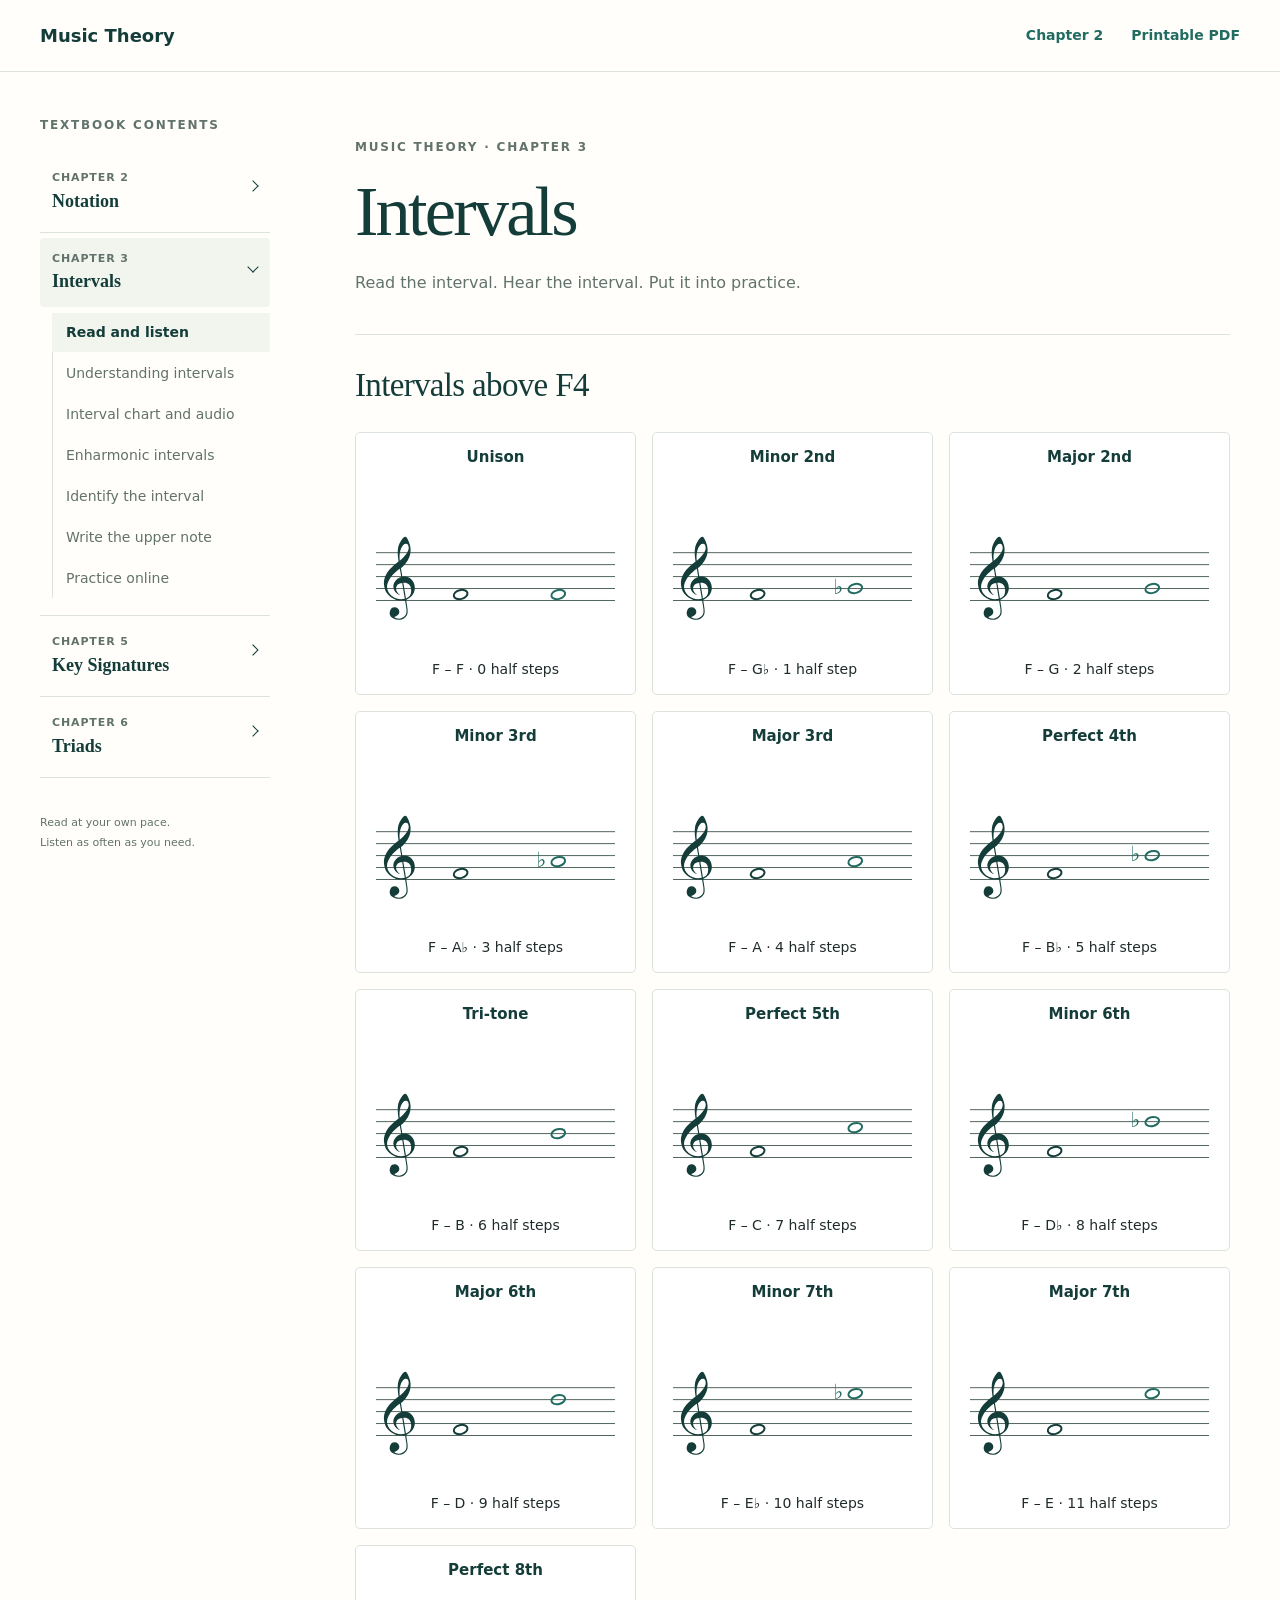
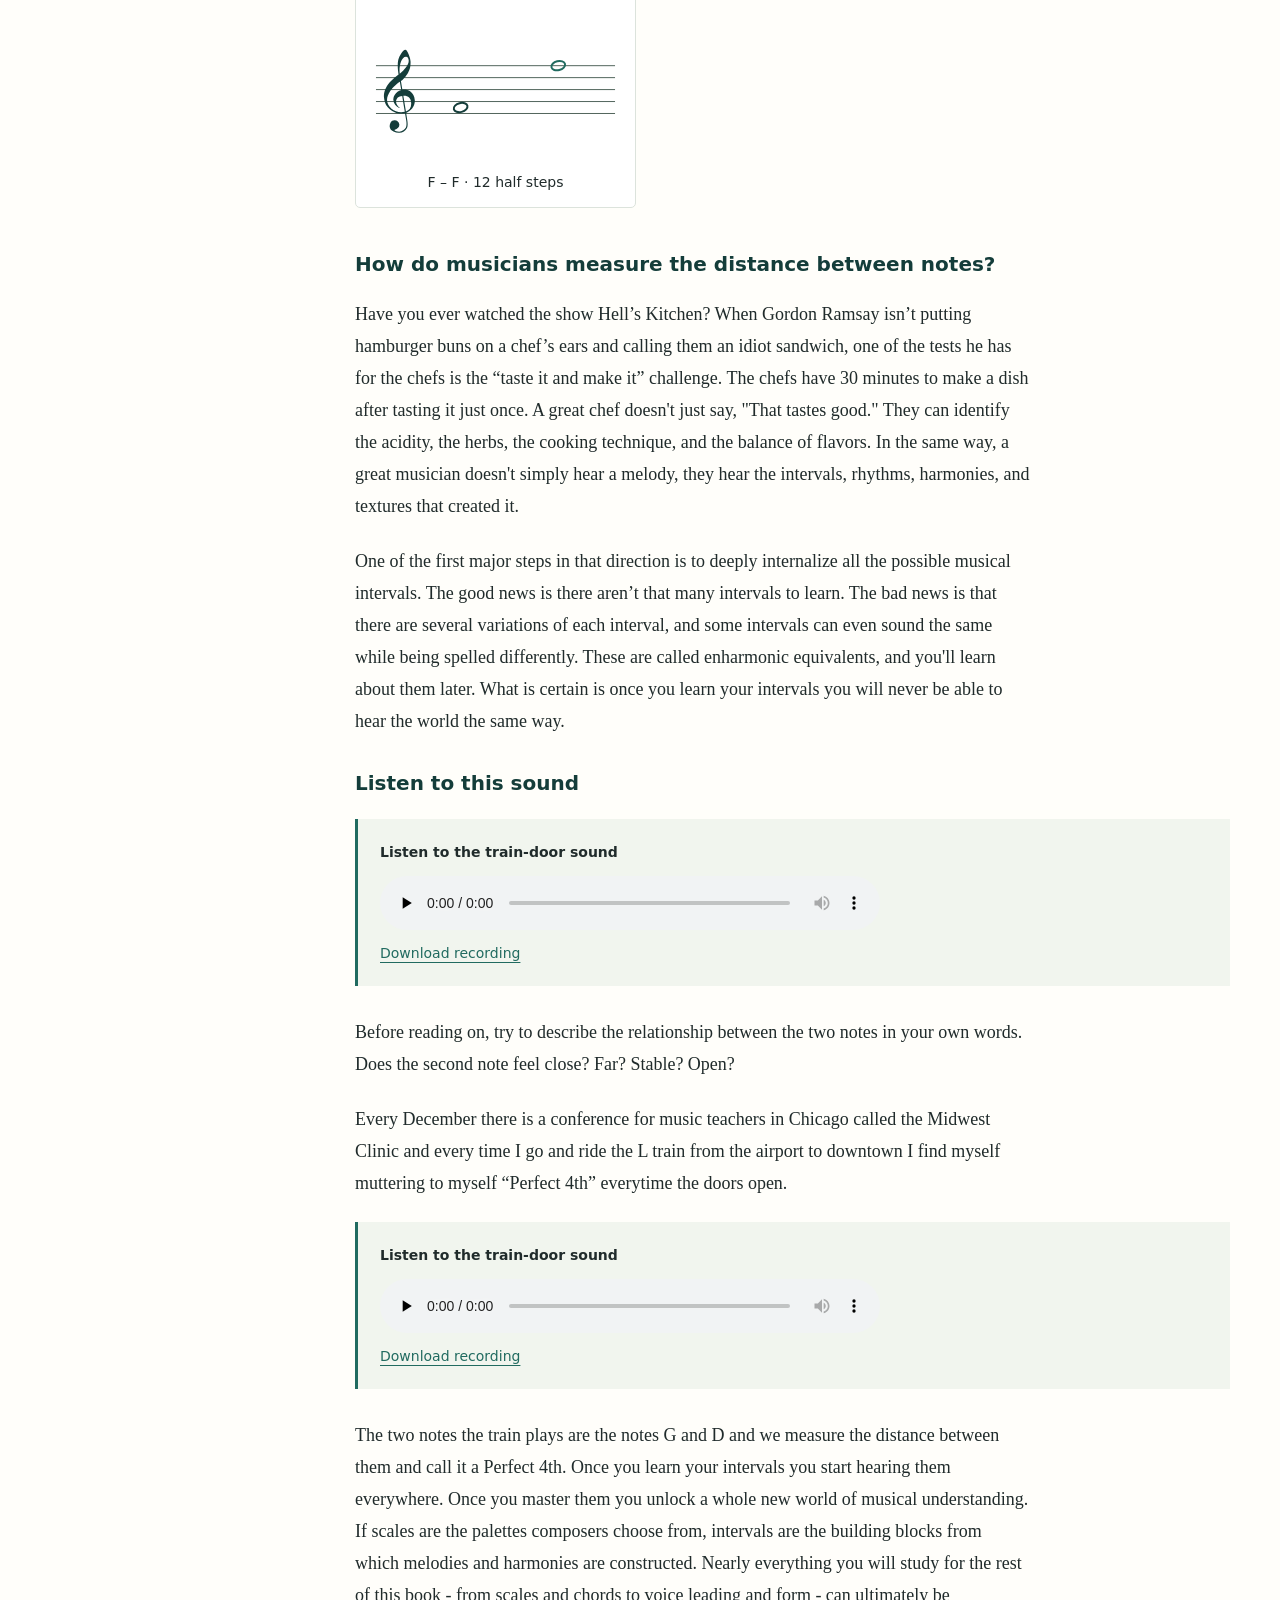
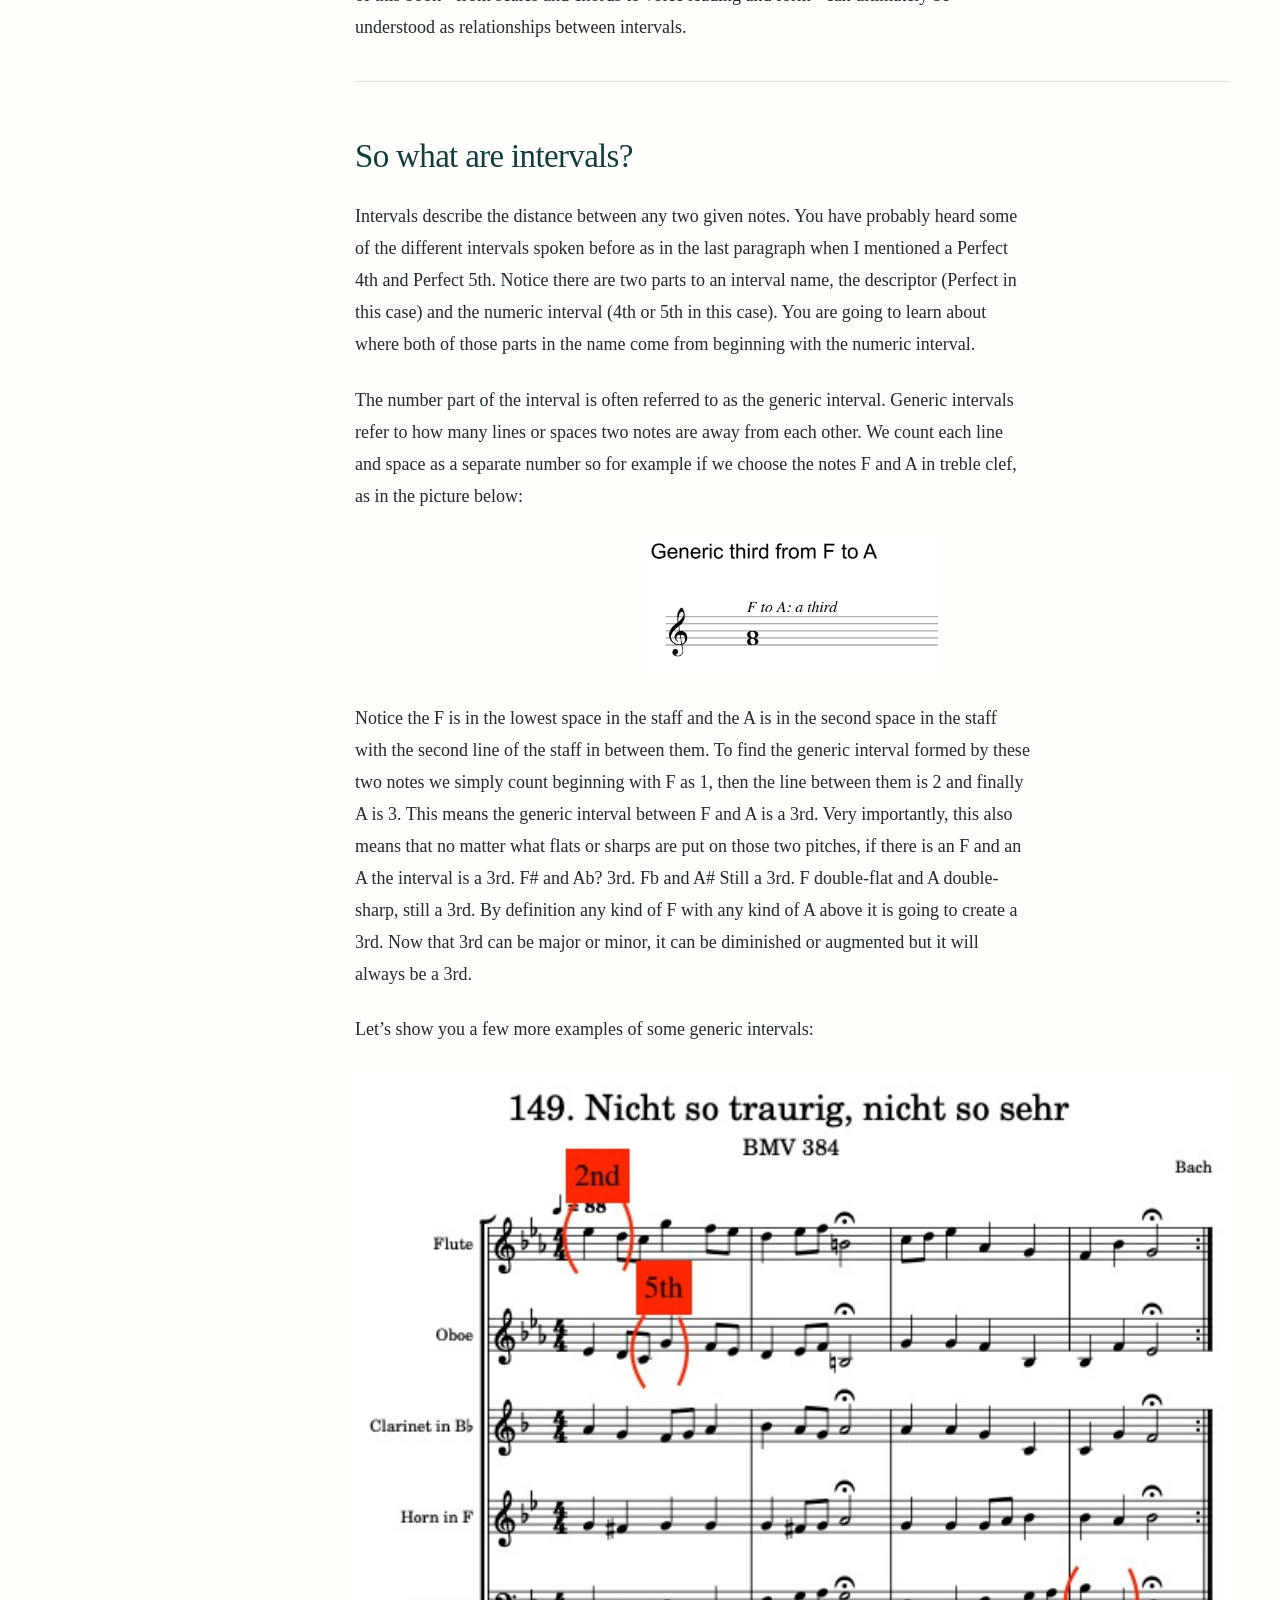
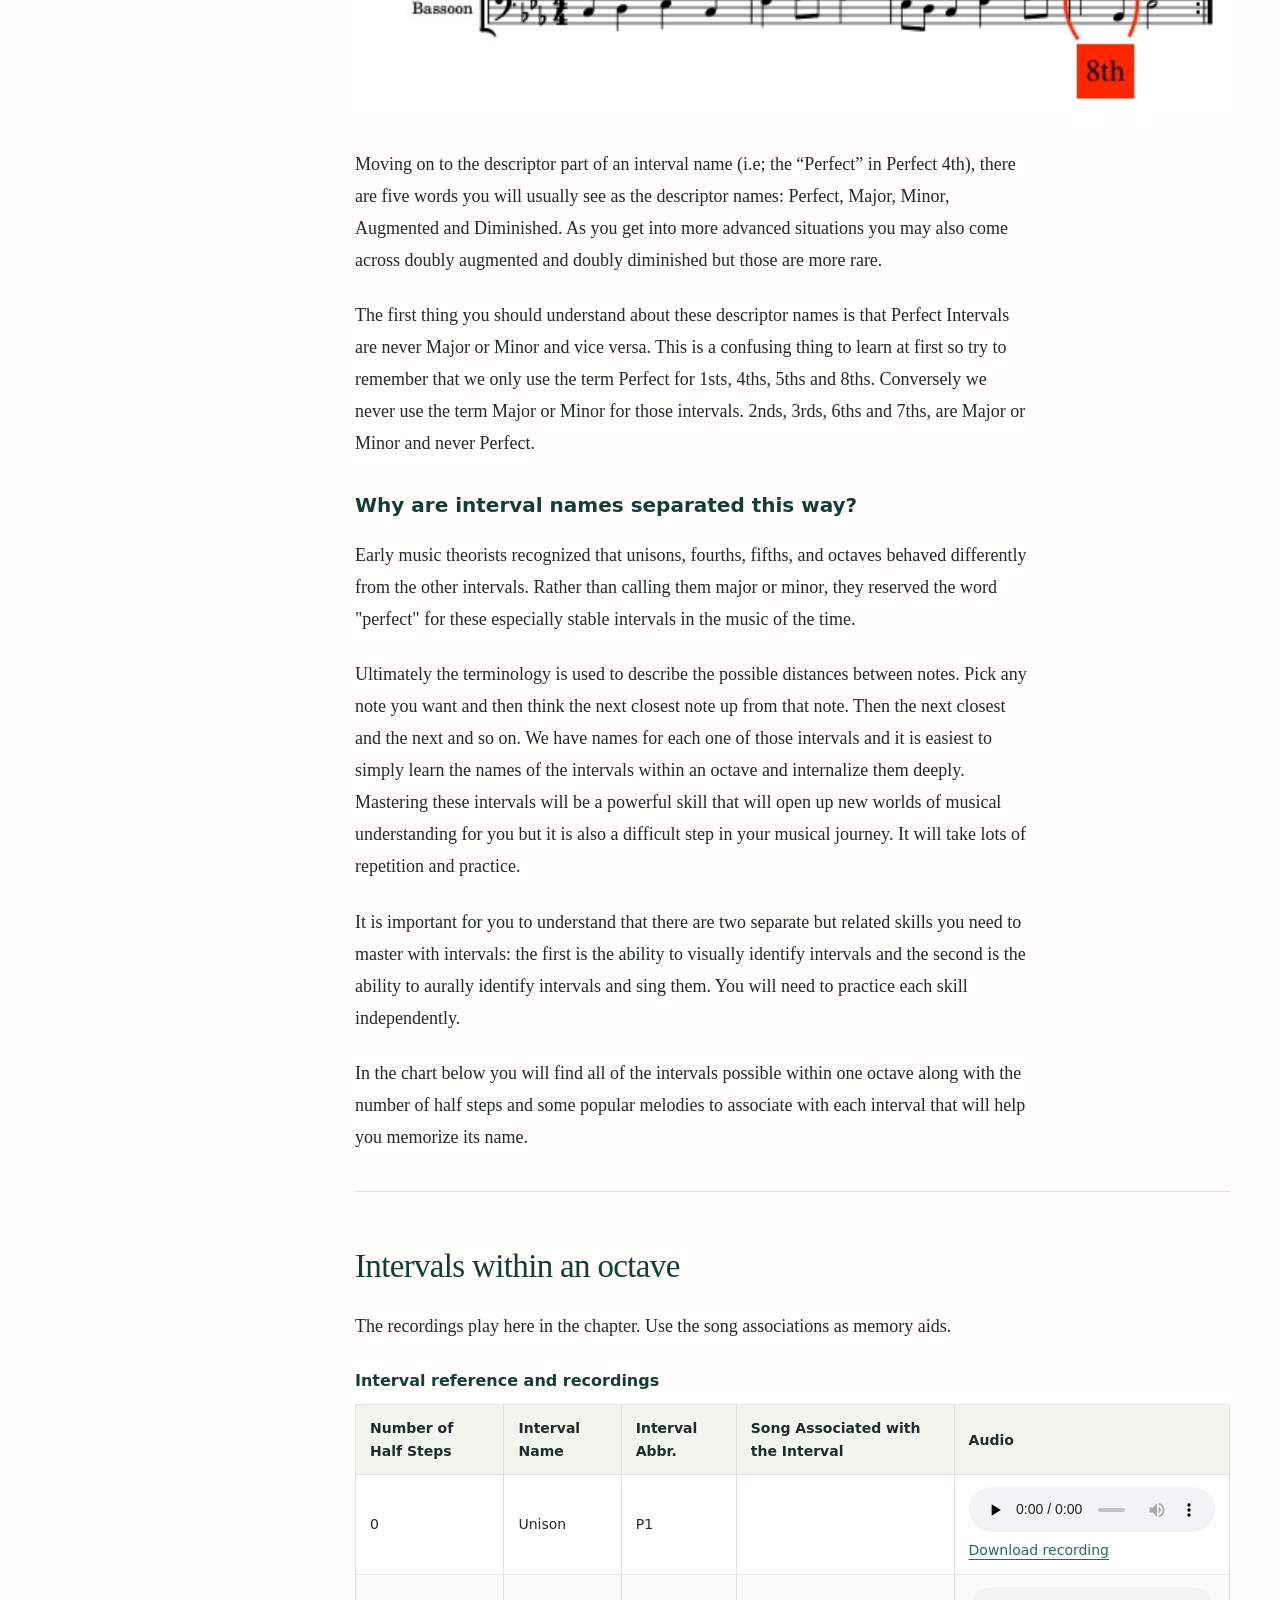
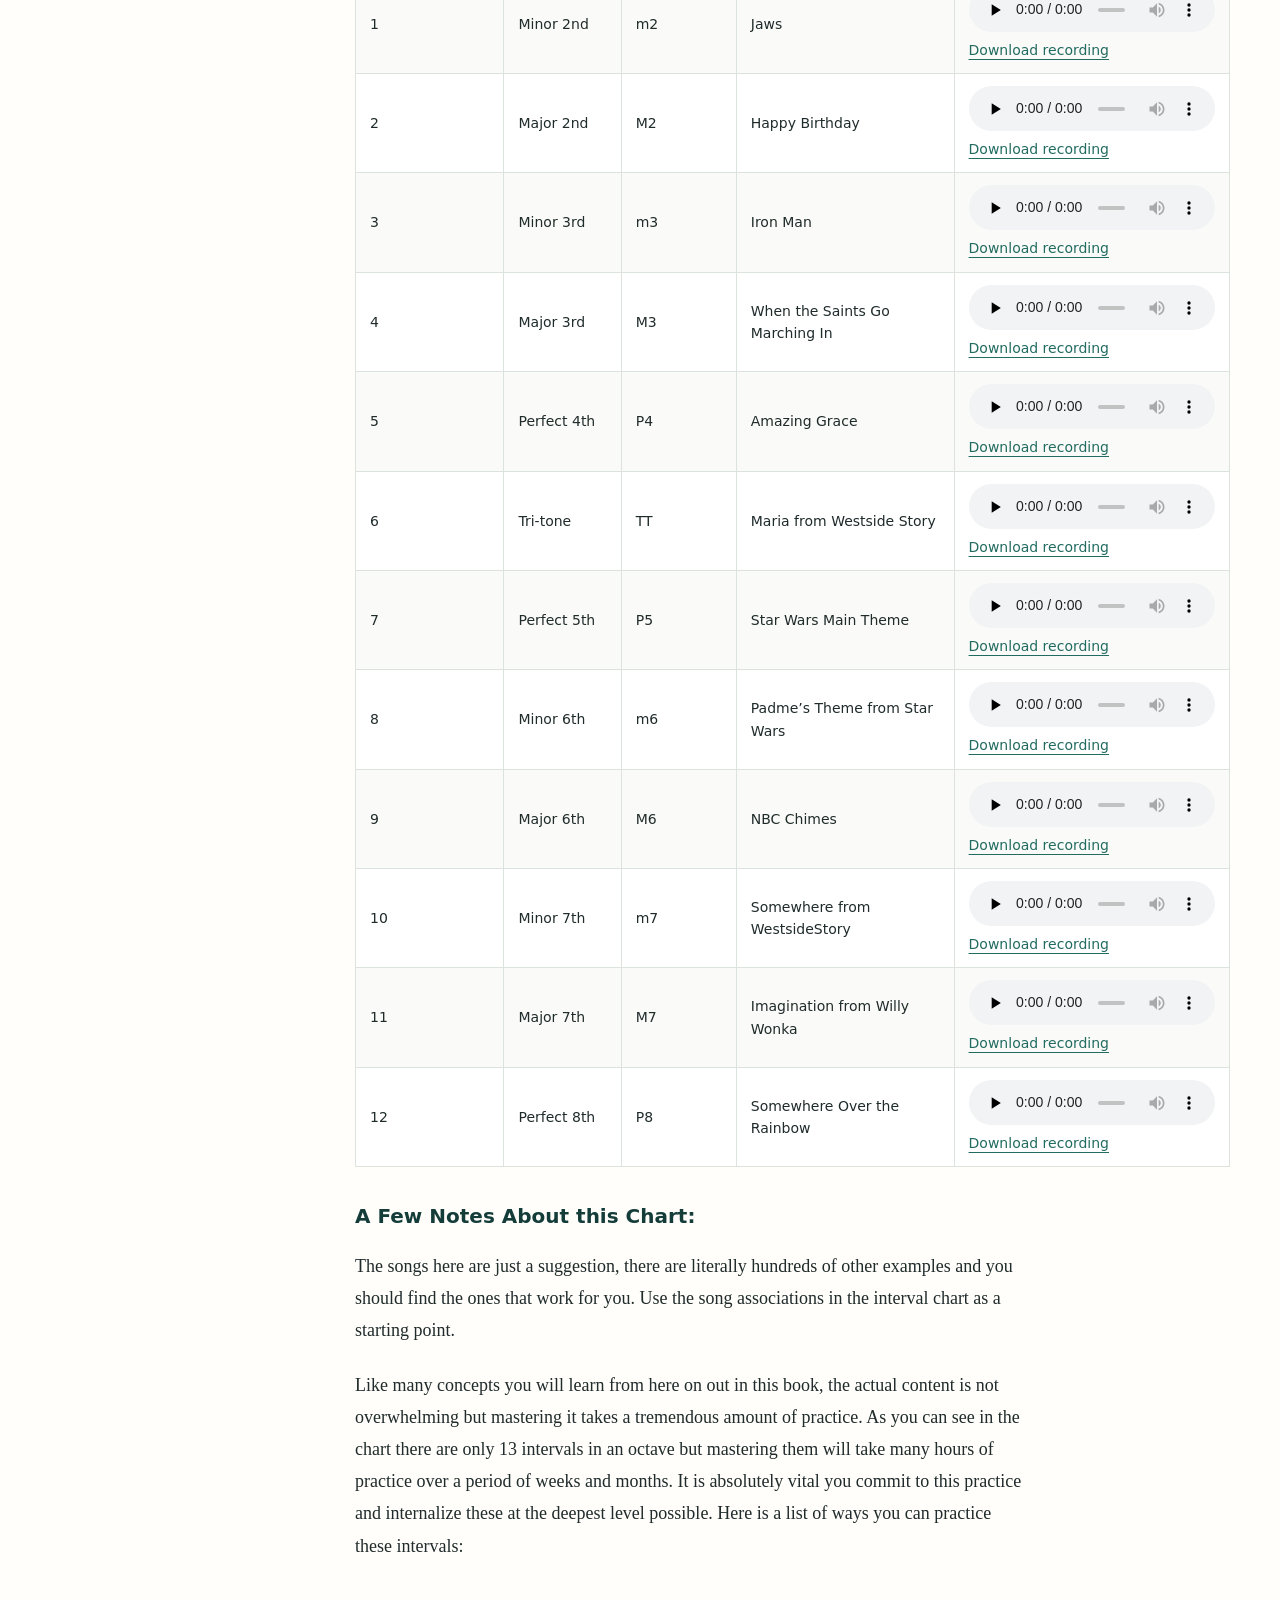
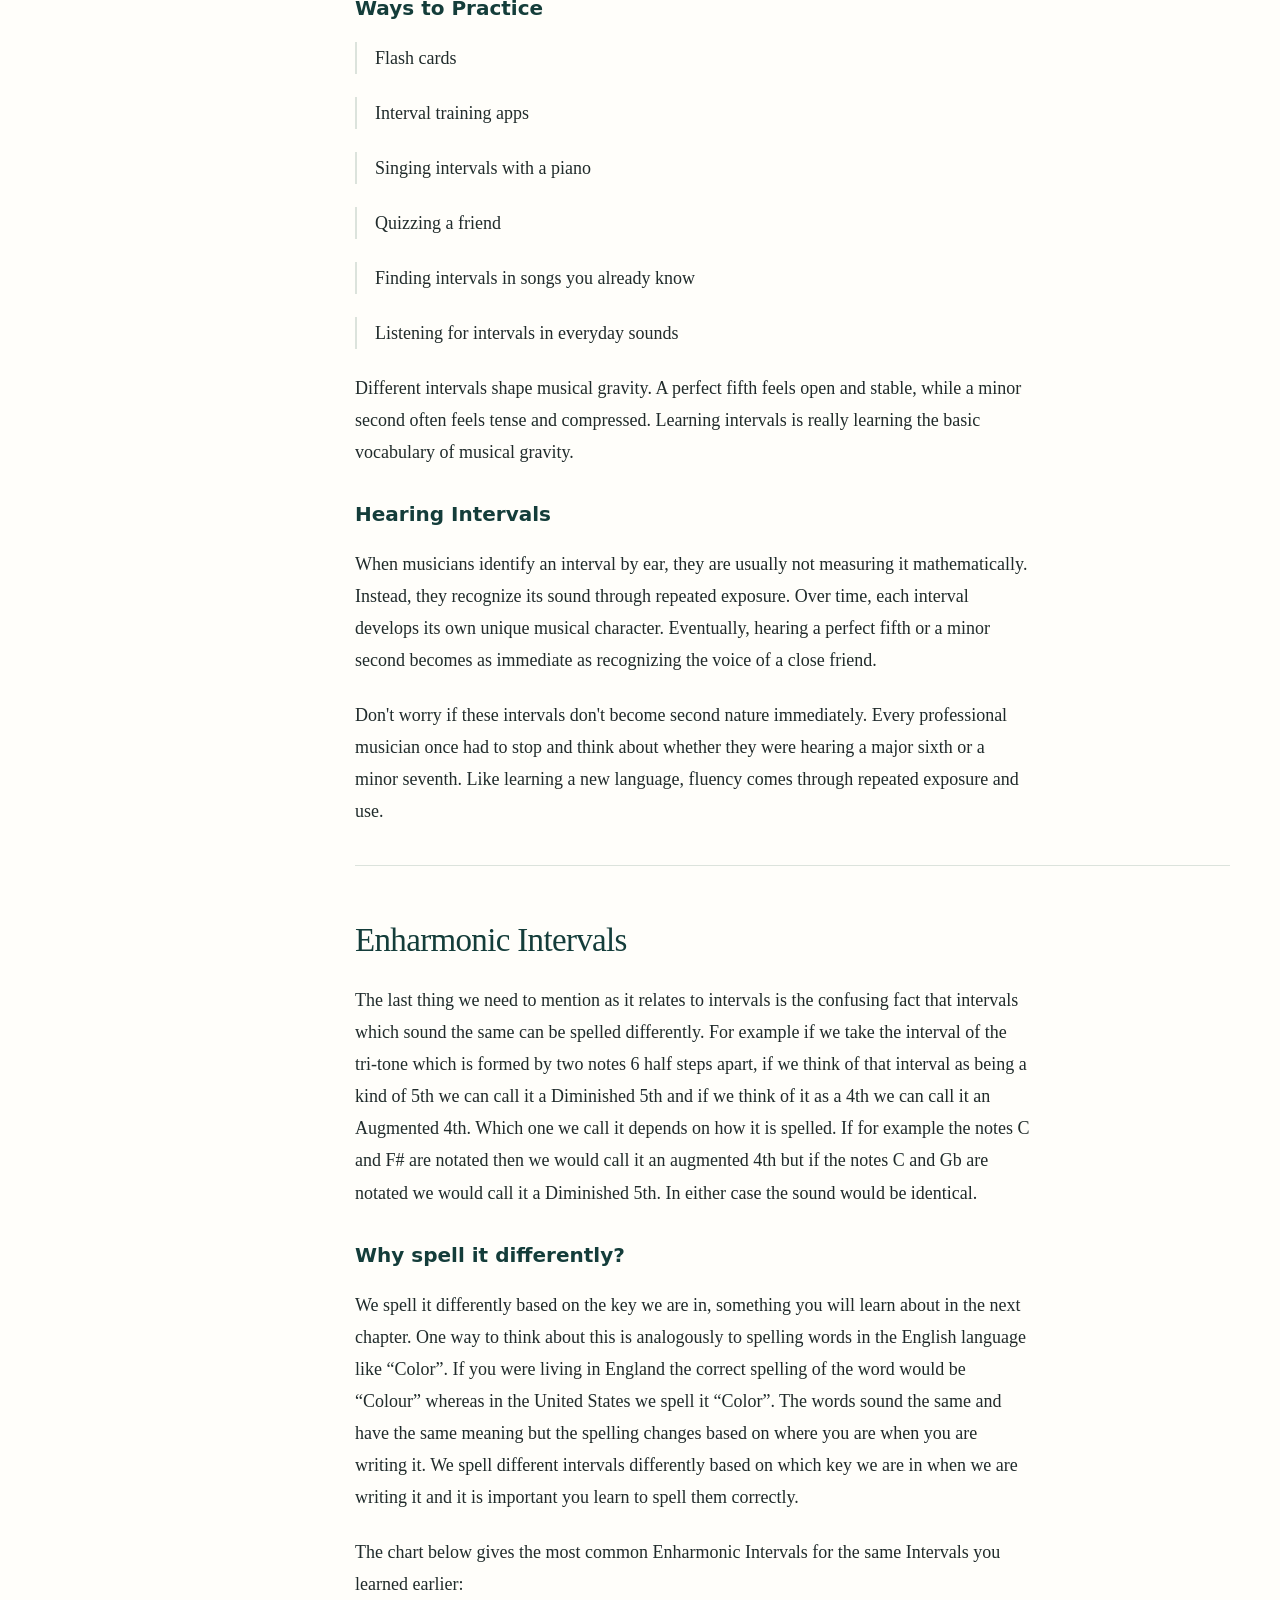
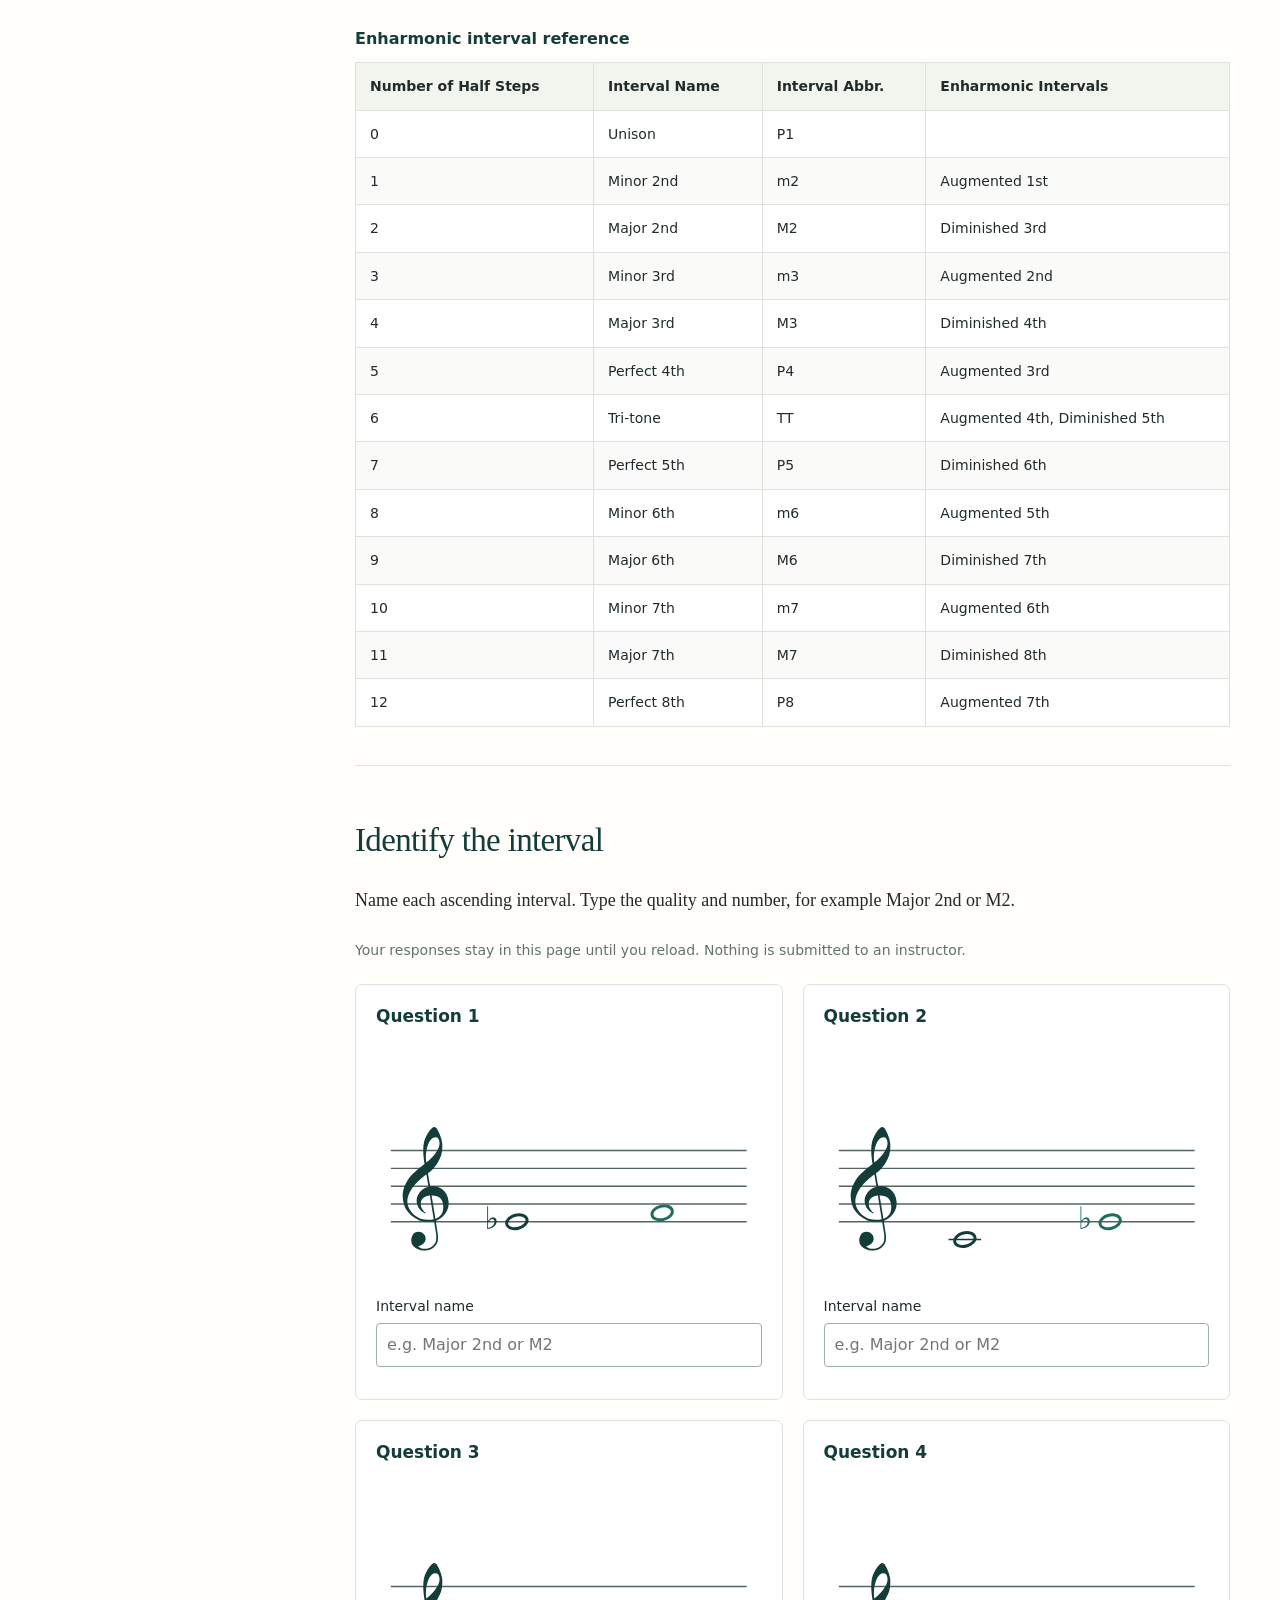
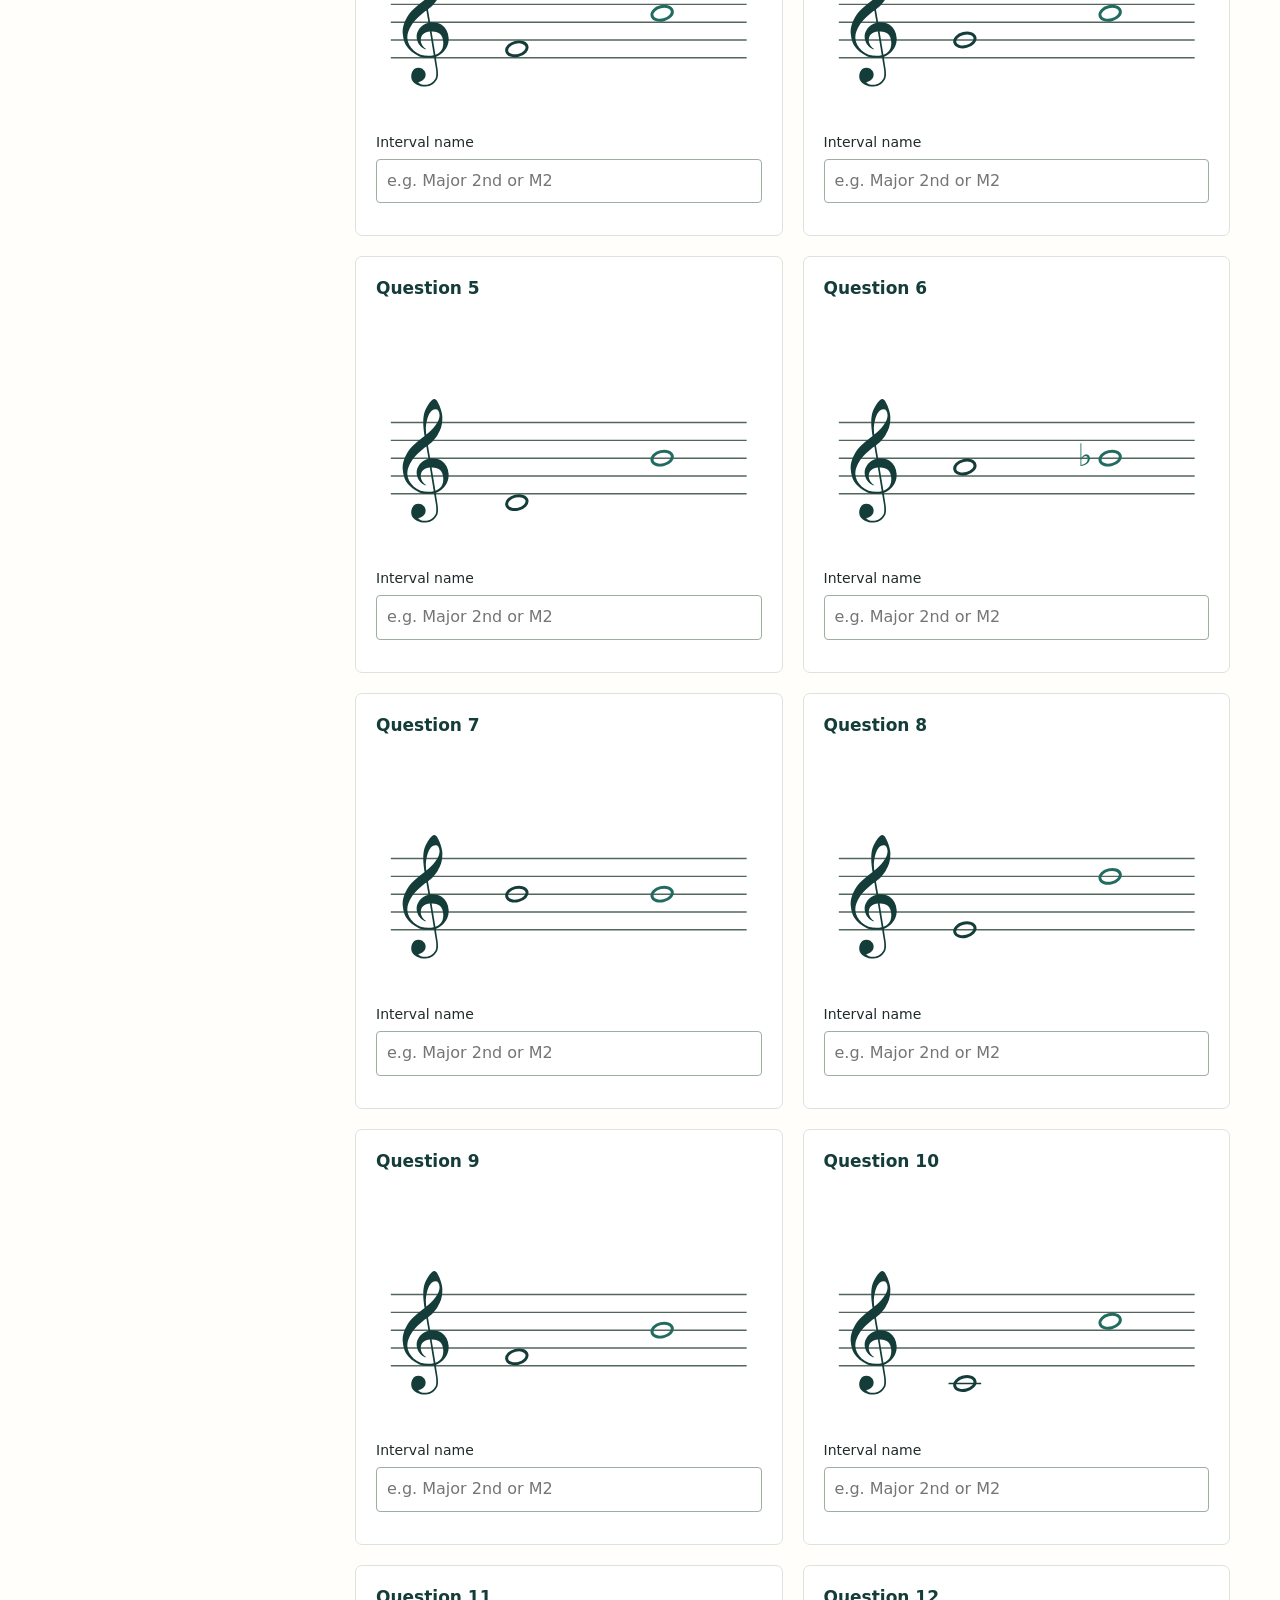
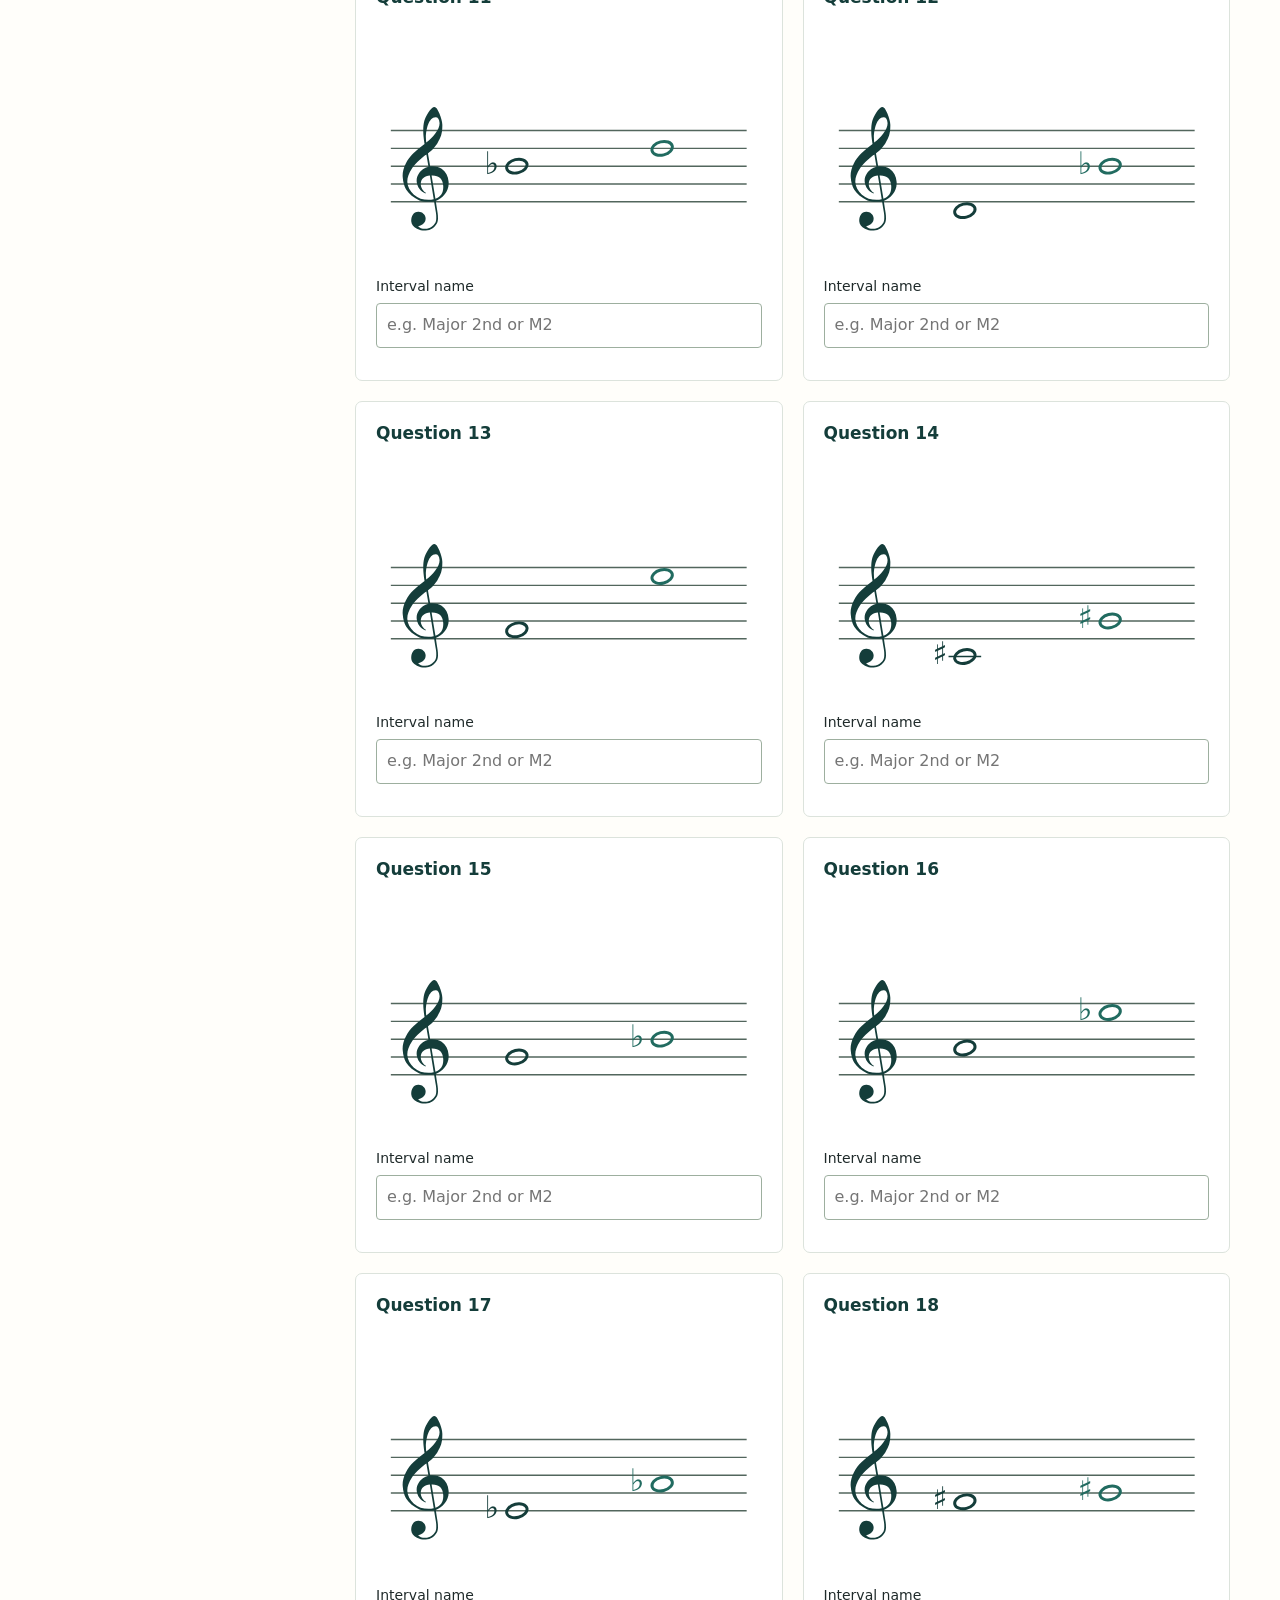
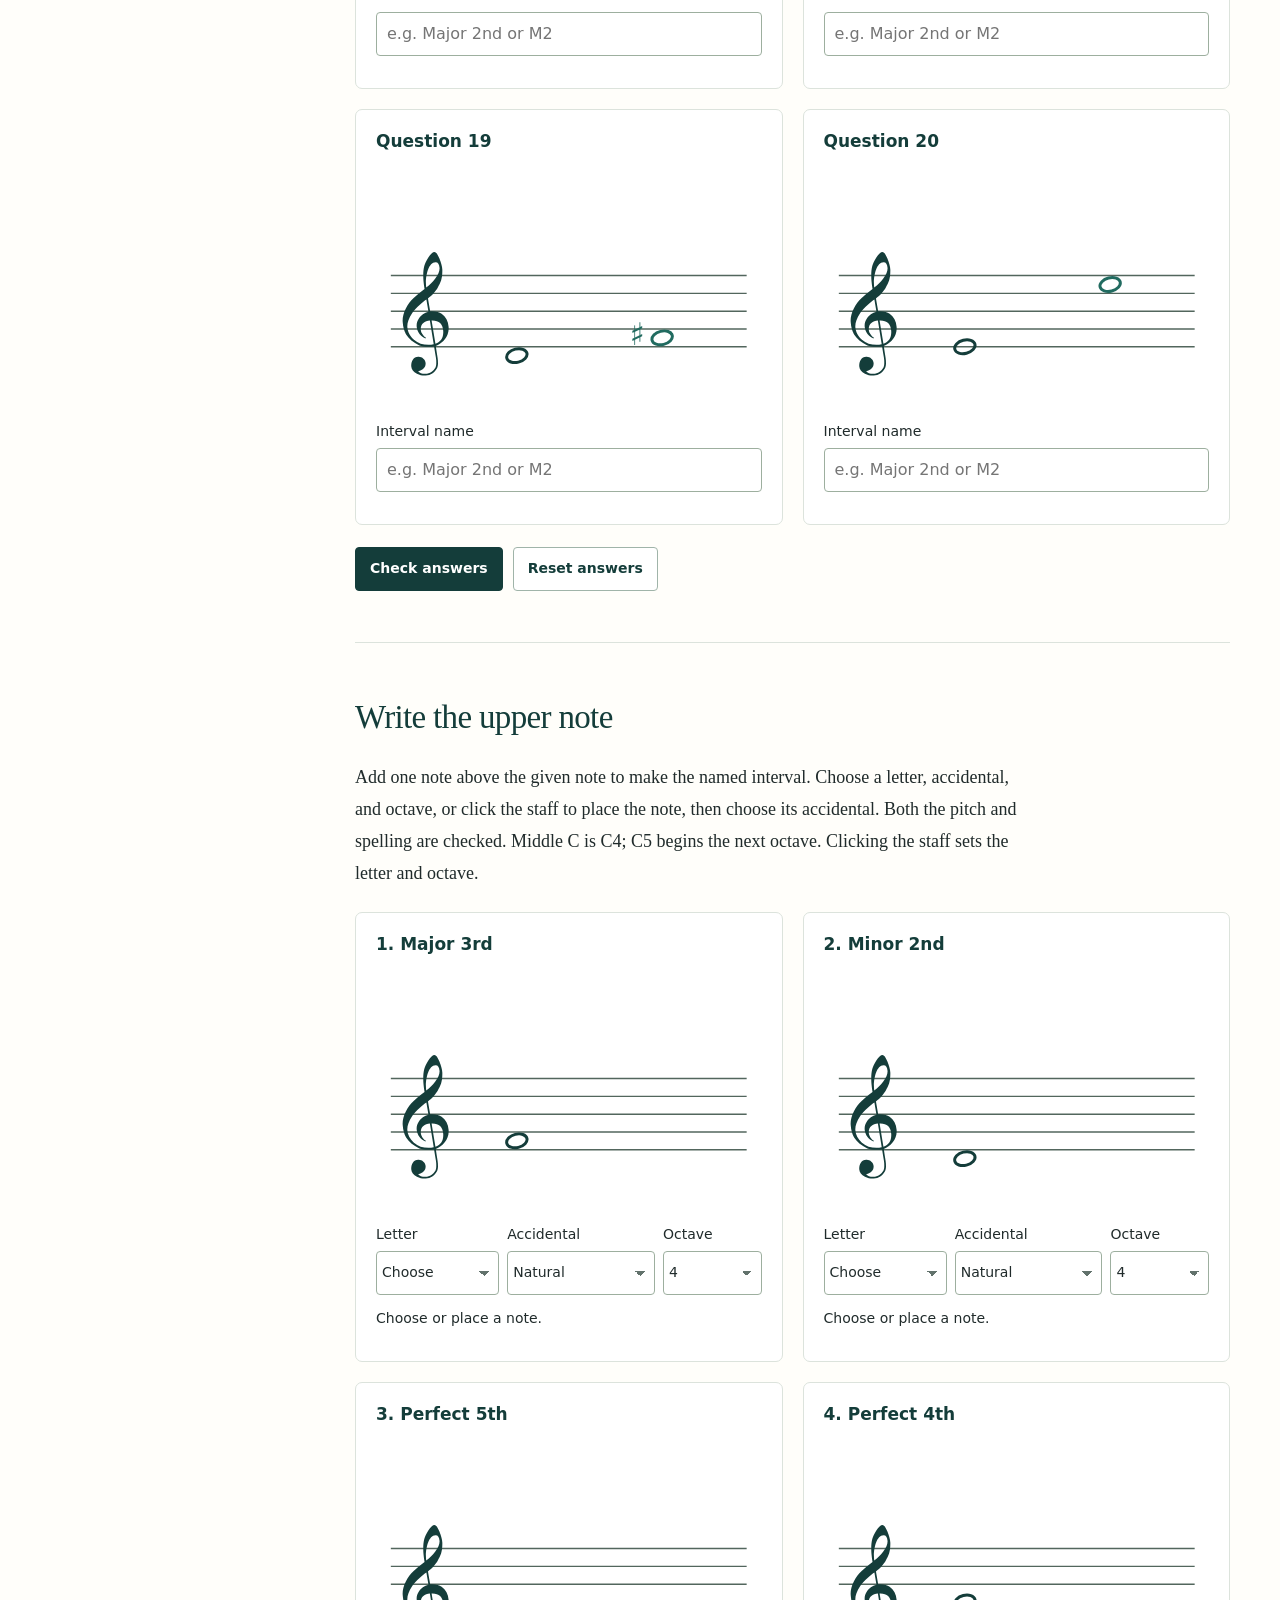
==== commit f3427509: "Publish Chapter 6 triads with audio and interactive practice" ====
--- a/chapter-3/index.html
+++ b/chapter-3/index.html
@@ -1 +1 @@
-<!doctype html><html lang="en"><head><meta charset="utf-8"><meta name="viewport" content="width=device-width,initial-scale=1"><meta name="description" content="Chapter 3 Intervals: read and hear intervals, identify 20 examples, and construct 20 intervals on the staff."><meta name="theme-color" content="#143d3a"><title>Chapter 3 · Intervals</title><link rel="stylesheet" href="styles.css"><script src="../book-navigation.js?v=20261122" defer></script><script src="theory-data.js" defer></script><script src="theory.js?v=20261122-whole-notes" defer></script><script src="app.js?v=20261122-navigation" defer></script><link rel="stylesheet" href="../book-navigation.css?v=20261122"></head><body><a class="skip-link" href="#main">Skip to chapter</a><div class="reading-progress" aria-hidden="true"></div><header class="site-header"><a class="book-title" href="../">Music Theory</a><div class="header-actions"><a href="../">Chapter 2</a><a href="assets/chapter-3-print.pdf?v=20261122-whole-notes" download>Printable PDF</a><button type="button" id="menu-toggle" aria-expanded="false" aria-controls="chapter-navigation">Chapters</button></div></header><div class="book-layout"><aside class="sidebar" id="chapter-navigation"><p class="eyebrow">Textbook contents</p><nav class="book-chapters" aria-label="Textbook chapters"><details class="chapter-group"><summary><span class="chapter-number">Chapter 2</span><span class="chapter-name">Notation</span></summary><div class="chapter-topics"><a href="../#opening">Read and listen</a><a href="../#pitch">Notating Pitch</a><a href="../#accidentals">Accidentals</a><a href="../#practicing">A Quick Note on Practicing</a><a href="../#rhythm">Rhythmic Notation</a><a href="../#dots">Dotted Rhythms</a><a href="../#meter">Meter and Time Signatures</a><a href="../#score-practice">Read the score</a><a href="../#practice">Practice exercise</a></div></details><details class="chapter-group is-current-chapter" data-current-chapter open><summary><span class="chapter-number">Chapter 3</span><span class="chapter-name">Intervals</span><span class="nav-sr-only"> (current chapter)</span></summary><div class="chapter-topics"><a href="#opening">Read and listen</a><a href="#understanding">Understanding intervals</a><a href="#interval-chart">Interval chart and audio</a><a href="#enharmonic">Enharmonic intervals</a><a href="#identify">Identify the interval</a><a href="#construct">Write the upper note</a><a href="#practice-online">Practice online</a></div></details><details class="chapter-group"><summary><span class="chapter-number">Chapter 5</span><span class="chapter-name">Key Signatures</span></summary><div class="chapter-topics"><a href="../chapter-5/#opening">Read and listen</a><a href="../chapter-5/#key-and-signature">Key vs. Key Signature</a><a href="../chapter-5/#why-signatures">Why Key Signatures Exist</a><a href="../chapter-5/#key-centers">The 12 Major Key Centers</a><a href="../chapter-5/#accidental-order">The Order of Flats and Sharps</a><a href="../chapter-5/#flat-keys">Finding Major Key Signatures with Flats</a><a href="../chapter-5/#flat-shortcut">The Shortcut for Flat Keys</a><a href="../chapter-5/#sharp-keys">Finding Major Key Signatures with Sharps</a><a href="../chapter-5/#sharp-shortcut">The Shortcut for Sharp Keys</a><a href="../chapter-5/#circle-reference">The Circle of Fifths</a><a href="../chapter-5/#related-keys">A Map of Musical Distance</a><a href="../chapter-5/#relative-minor">Major and Minor Key Signatures</a><a href="../chapter-5/#minor-accidentals">Key Signature vs. Actual Notes in Minor</a><a href="../chapter-5/#musical-context">Why This Matters</a><a href="../chapter-5/#practice">Practice</a><a href="../chapter-5/#identify">Practice Set 1: Identify the Major Key</a><a href="../chapter-5/#count">Practice Set 2: Name the Number of Sharps or Flats</a><a href="../chapter-5/#minor">Practice Set 3: Find the Relative Minor</a><a href="../chapter-5/#musical-challenge">Practice Set 4: Musical Challenge</a><a href="../chapter-5/#complete-circle">Practice Set 5: Complete the Circle of Fifths</a><a href="../chapter-5/#printable">Printable chapter</a></div></details></nav><p class="sidebar-note">Read at your own pace.<br>Listen as often as you need.</p></aside><main id="main"><section id="opening"><header class="chapter-heading"><p class="eyebrow">Music Theory · Chapter 3</p><h1>Intervals</h1><p class="chapter-deck">Read the interval. Hear the interval. Put it into practice.</p></header><h2>Intervals above F4</h2><div class="overview" id="interval-overview"></div><h3>How do musicians measure the distance between notes?</h3><p>Have you ever watched the show Hell’s Kitchen? When Gordon Ramsay isn’t putting hamburger buns on a chef’s ears and calling them an idiot sandwich, one of the tests he has for the chefs is the “taste it and make it” challenge. The chefs have 30 minutes to make a dish after tasting it just once. A great chef doesn't just say, "That tastes good." They can identify the acidity, the herbs, the cooking technique, and the balance of flavors. In the same way, a great musician doesn't simply hear a melody, they hear the intervals, rhythms, harmonies, and textures that created it.</p><p>One of the first major steps in that direction is to deeply internalize all the possible musical intervals. The good news is there aren’t that many intervals to learn. The bad news is that there are several variations of each interval, and some intervals can even sound the same while being spelled differently. These are called enharmonic equivalents, and you'll learn about them later. What is certain is once you learn your intervals you will never be able to hear the world the same way.</p><h3>Listen to this sound</h3><div class="inline-player"><p><b>Listen to the train-door sound</b></p><audio controls preload="none" src="assets/54.mp3">Use the download link below to listen.</audio><a href="assets/54.mp3" download>Download recording</a></div><p>Before reading on, try to describe the relationship between the two notes in your own words. Does the second note feel close? Far? Stable? Open?</p><p>Every December there is a conference for music teachers in Chicago called the Midwest Clinic and every time I go and ride the L train from the airport to downtown I find myself muttering to myself “Perfect 4th” everytime the doors open.</p><div class="inline-player"><p><b>Listen to the train-door sound</b></p><audio controls preload="none" src="assets/54.mp3">Use the download link below to listen.</audio><a href="assets/54.mp3" download>Download recording</a></div><p>The two notes the train plays are the notes G and D and we measure the distance between them and call it a Perfect 4th. Once you learn your intervals you start hearing them everywhere. Once you master them you unlock a whole new world of musical understanding. If scales are the palettes composers choose from, intervals are the building blocks from which melodies and harmonies are constructed. Nearly everything you will study for the rest of this book - from scales and chords to voice leading and form - can ultimately be understood as relationships between intervals.</p></section><section id="understanding"><h2>So what are intervals?</h2><p>Intervals describe the distance between any two given notes. You have probably heard some of the different intervals spoken before as in the last paragraph when I mentioned a Perfect 4th and Perfect 5th. Notice there are two parts to an interval name, the descriptor (Perfect in this case) and the numeric interval (4th or 5th in this case). You are going to learn about where both of those parts in the name come from beginning with the numeric interval.</p><p>The number part of the interval is often referred to as the generic interval. Generic intervals refer to how many lines or spaces two notes are away from each other. We count each line and space as a separate number so for example if we choose the notes F and A in treble clef, as in the picture below:</p><figure class="notation generic-third"><button type="button" class="image-zoom" data-image="assets/generic-third.png" data-alt="Generic third from F to A" aria-label="Enlarge Generic third from F to A"><img src="assets/generic-third.png" alt="Generic third from F to A" loading="lazy" width="916" height="435"><span class="zoom-label">Enlarge</span></button></figure><p>Notice the F is in the lowest space in the staff and the A is in the second space in the staff with the second line of the staff in between them. To find the generic interval formed by these two notes we simply count beginning with F as 1, then the line between them is 2 and finally A is 3. This means the generic interval between F and A is a 3rd. Very importantly, this also means that no matter what flats or sharps are put on those two pitches, if there is an F and an A the interval is a 3rd. F# and Ab? 3rd. Fb and A# Still a 3rd. F double-flat and A double-sharp, still a 3rd. By definition any kind of F with any kind of A above it is going to create a 3rd. Now that 3rd can be major or minor, it can be diminished or augmented but it will always be a 3rd.</p><p>Let’s show you a few more examples of some generic intervals:</p><figure class="notation "><button type="button" class="image-zoom" data-image="assets/chorale-intervals.jpg" data-alt="Second, fifth, and octave annotated in the chorale" aria-label="Enlarge Second, fifth, and octave annotated in the chorale"><img src="assets/chorale-intervals.jpg" alt="Second, fifth, and octave annotated in the chorale" loading="lazy" width="548" height="403"><span class="zoom-label">Enlarge</span></button></figure><p>Moving on to the descriptor part of an interval name (i.e; the “Perfect” in Perfect 4th), there are five words you will usually see as the descriptor names: Perfect, Major, Minor, Augmented and Diminished. As you get into more advanced situations you may also come across doubly augmented and doubly diminished but those are more rare.</p><p>The first thing you should understand about these descriptor names is that Perfect Intervals are never Major or Minor and vice versa. This is a confusing thing to learn at first so try to remember that we only use the term Perfect for 1sts, 4ths, 5ths and 8ths. Conversely we never use the term Major or Minor for those intervals. 2nds, 3rds, 6ths and 7ths, are Major or Minor and never Perfect.</p><h3>Why are interval names separated this way?</h3><p>Early music theorists recognized that unisons, fourths, fifths, and octaves behaved differently from the other intervals. Rather than calling them major or minor, they reserved the word "perfect" for these especially stable intervals in the music of the time.</p><p>Ultimately the terminology is used to describe the possible distances between notes. Pick any note you want and then think the next closest note up from that note. Then the next closest and the next and so on. We have names for each one of those intervals and it is easiest to simply learn the names of the intervals within an octave and internalize them deeply. Mastering these intervals will be a powerful skill that will open up new worlds of musical understanding for you but it is also a difficult step in your musical journey. It will take lots of repetition and practice.</p><p>It is important for you to understand that there are two separate but related skills you need to master with intervals: the first is the ability to visually identify intervals and the second is the ability to aurally identify intervals and sing them. You will need to practice each skill independently.</p><p>In the chart below you will find all of the intervals possible within one octave along with the number of half steps and some popular melodies to associate with each interval that will help you memorize its name.</p></section><section id="interval-chart"><h2>Intervals within an octave</h2><p>The recordings play here in the chapter. Use the song associations as memory aids.</p><div class="table-scroll" tabindex="0" aria-label="Scrollable interval reference table"><table class="interval-table"><caption>Interval reference and recordings</caption><thead><tr><th scope="col">Number of Half Steps</th><th scope="col">Interval Name</th><th scope="col">Interval Abbr.</th><th scope="col">Song Associated with the Interval</th><th scope="col">Audio</th></tr></thead><tbody><tr><td>0</td><td>Unison</td><td>P1</td><td></td><td><audio controls preload="none" src="assets/57.mp3" aria-label="Listen to Unison"></audio><a class="audio-download" href="assets/57.mp3" download>Download recording</a></td></tr><tr><td>1</td><td>Minor 2nd</td><td>m2</td><td>Jaws</td><td><audio controls preload="none" src="assets/58.mp3" aria-label="Listen to Minor 2nd"></audio><a class="audio-download" href="assets/58.mp3" download>Download recording</a></td></tr><tr><td>2</td><td>Major 2nd</td><td>M2</td><td>Happy Birthday</td><td><audio controls preload="none" src="assets/59.mp3" aria-label="Listen to Major 2nd"></audio><a class="audio-download" href="assets/59.mp3" download>Download recording</a></td></tr><tr><td>3</td><td>Minor 3rd</td><td>m3</td><td>Iron Man</td><td><audio controls preload="none" src="assets/60.mp3" aria-label="Listen to Minor 3rd"></audio><a class="audio-download" href="assets/60.mp3" download>Download recording</a></td></tr><tr><td>4</td><td>Major 3rd</td><td>M3</td><td>When the Saints Go Marching In</td><td><audio controls preload="none" src="assets/61.mp3" aria-label="Listen to Major 3rd"></audio><a class="audio-download" href="assets/61.mp3" download>Download recording</a></td></tr><tr><td>5</td><td>Perfect 4th</td><td>P4</td><td>Amazing Grace</td><td><audio controls preload="none" src="assets/62.mp3" aria-label="Listen to Perfect 4th"></audio><a class="audio-download" href="assets/62.mp3" download>Download recording</a></td></tr><tr><td>6</td><td>Tri-tone</td><td>TT</td><td>Maria from Westside Story</td><td><audio controls preload="none" src="assets/63.mp3" aria-label="Listen to Tri-tone"></audio><a class="audio-download" href="assets/63.mp3" download>Download recording</a></td></tr><tr><td>7</td><td>Perfect 5th</td><td>P5</td><td>Star Wars Main Theme</td><td><audio controls preload="none" src="assets/64.mp3" aria-label="Listen to Perfect 5th"></audio><a class="audio-download" href="assets/64.mp3" download>Download recording</a></td></tr><tr><td>8</td><td>Minor 6th</td><td>m6</td><td>Padme’s Theme from Star Wars</td><td><audio controls preload="none" src="assets/65.mp3" aria-label="Listen to Minor 6th"></audio><a class="audio-download" href="assets/65.mp3" download>Download recording</a></td></tr><tr><td>9</td><td>Major 6th</td><td>M6</td><td>NBC Chimes</td><td><audio controls preload="none" src="assets/66.mp3" aria-label="Listen to Major 6th"></audio><a class="audio-download" href="assets/66.mp3" download>Download recording</a></td></tr><tr><td>10</td><td>Minor 7th</td><td>m7</td><td>Somewhere from WestsideStory</td><td><audio controls preload="none" src="assets/67.mp3" aria-label="Listen to Minor 7th"></audio><a class="audio-download" href="assets/67.mp3" download>Download recording</a></td></tr><tr><td>11</td><td>Major 7th</td><td>M7</td><td>Imagination from Willy Wonka</td><td><audio controls preload="none" src="assets/68.mp3" aria-label="Listen to Major 7th"></audio><a class="audio-download" href="assets/68.mp3" download>Download recording</a></td></tr><tr><td>12</td><td>Perfect 8th</td><td>P8</td><td>Somewhere Over the Rainbow</td><td><audio controls preload="none" src="assets/69.mp3" aria-label="Listen to Perfect 8th"></audio><a class="audio-download" href="assets/69.mp3" download>Download recording</a></td></tr></tbody></table></div><h3>A Few Notes About this Chart:</h3><p>The songs here are just a suggestion, there are literally hundreds of other examples and you should find the ones that work for you. Use the song associations in the interval chart as a starting point.</p><p>Like many concepts you will learn from here on out in this book, the actual content is not overwhelming but mastering it takes a tremendous amount of practice. As you can see in the chart there are only 13 intervals in an octave but mastering them will take many hours of practice over a period of weeks and months. It is absolutely vital you commit to this practice and internalize these at the deepest level possible. Here is a list of ways you can practice these intervals:</p><h3>Ways to Practice</h3><p class="practice-method">Flash cards</p><p class="practice-method">Interval training apps</p><p class="practice-method">Singing intervals with a piano</p><p class="practice-method">Quizzing a friend</p><p class="practice-method">Finding intervals in songs you already know</p><p class="practice-method">Listening for intervals in everyday sounds</p><p>Different intervals shape musical gravity. A perfect fifth feels open and stable, while a minor second often feels tense and compressed. Learning intervals is really learning the basic vocabulary of musical gravity.</p><h3>Hearing Intervals</h3><p>When musicians identify an interval by ear, they are usually not measuring it mathematically. Instead, they recognize its sound through repeated exposure. Over time, each interval develops its own unique musical character. Eventually, hearing a perfect fifth or a minor second becomes as immediate as recognizing the voice of a close friend.</p><p>Don't worry if these intervals don't become second nature immediately. Every professional musician once had to stop and think about whether they were hearing a major sixth or a minor seventh. Like learning a new language, fluency comes through repeated exposure and use.</p></section><section id="enharmonic"><h2>Enharmonic Intervals</h2><p>The last thing we need to mention as it relates to intervals is the confusing fact that intervals which sound the same can be spelled differently. For example if we take the interval of the tri-tone which is formed by two notes 6 half steps apart, if we think of that interval as being a kind of 5th we can call it a Diminished 5th and if we think of it as a 4th we can call it an Augmented 4th. Which one we call it depends on how it is spelled. If for example the notes C and F# are notated then we would call it an augmented 4th but if the notes C and Gb are notated we would call it a Diminished 5th. In either case the sound would be identical.</p><h3>Why spell it differently?</h3><p>We spell it differently based on the key we are in, something you will learn about in the next chapter. One way to think about this is analogously to spelling words in the English language like “Color”. If you were living in England the correct spelling of the word would be “Colour” whereas in the United States we spell it “Color”. The words sound the same and have the same meaning but the spelling changes based on where you are when you are writing it. We spell different intervals differently based on which key we are in when we are writing it and it is important you learn to spell them correctly.</p><p>The chart below gives the most common Enharmonic Intervals for the same Intervals you learned earlier:</p><div class="table-scroll" tabindex="0" aria-label="Scrollable interval reference table"><table><caption>Enharmonic interval reference</caption><thead><tr><th scope="col">Number of Half Steps</th><th scope="col">Interval Name</th><th scope="col">Interval Abbr.</th><th scope="col">Enharmonic Intervals</th></tr></thead><tbody><tr><td>0</td><td>Unison</td><td>P1</td><td></td></tr><tr><td>1</td><td>Minor 2nd</td><td>m2</td><td>Augmented 1st</td></tr><tr><td>2</td><td>Major 2nd</td><td>M2</td><td>Diminished 3rd</td></tr><tr><td>3</td><td>Minor 3rd</td><td>m3</td><td>Augmented 2nd</td></tr><tr><td>4</td><td>Major 3rd</td><td>M3</td><td>Diminished 4th</td></tr><tr><td>5</td><td>Perfect 4th</td><td>P4</td><td>Augmented 3rd</td></tr><tr><td>6</td><td>Tri-tone</td><td>TT</td><td>Augmented 4th, Diminished 5th</td></tr><tr><td>7</td><td>Perfect 5th</td><td>P5</td><td>Diminished 6th</td></tr><tr><td>8</td><td>Minor 6th</td><td>m6</td><td>Augmented 5th</td></tr><tr><td>9</td><td>Major 6th</td><td>M6</td><td>Diminished 7th</td></tr><tr><td>10</td><td>Minor 7th</td><td>m7</td><td>Augmented 6th</td></tr><tr><td>11</td><td>Major 7th</td><td>M7</td><td>Diminished 8th</td></tr><tr><td>12</td><td>Perfect 8th</td><td>P8</td><td>Augmented 7th</td></tr></tbody></table></div></section><section id="identify"><h2>Identify the interval</h2><p>Name each ascending interval. Type the quality and number, for example Major 2nd or M2.</p><p class="practice-help">Your responses stay in this page until you reload. Nothing is submitted to an instructor.</p><div id="identify-mount"></div></section><section id="construct"><h2>Write the upper note</h2><p>Add one note above the given note to make the named interval. Choose a letter, accidental, and octave, or click the staff to place the note, then choose its accidental. Both the pitch and spelling are checked. Middle C is C4; C5 begins the next octave. Clicking the staff sets the letter and octave.</p><div id="construct-mount"></div></section><section id="practice-online"><h2>Practice online</h2><p>There is an excellent, free to use website online called musictheory.net where you can practice the topics of this chapter and more.</p><div class="online-card"><p class="eyebrow">Practice online</p><h3>Interval Identification</h3><p>Build confidence identifying written intervals.</p><a class="button" href="https://www.musictheory.net/exercises/interval" target="_blank" rel="noopener">Open Interval Identification</a></div><div class="online-card"><p class="eyebrow">Practice online</p><h3>Interval Ear Training</h3><p>Build confidence recognizing intervals by ear.</p><a class="button" href="https://www.musictheory.net/exercises/ear-interval" target="_blank" rel="noopener">Open Interval Ear Training</a></div><p><a class="button" href="assets/chapter-3-print.pdf?v=20261122-whole-notes" download>Download printable chapter ↓</a></p></section><footer class="chapter-footer"><a href="../">Chapter 2: Notation</a><a href="#opening">Back to the beginning</a></footer><noscript><p>Enable JavaScript for the interval graphic and interactive exercises, or use the printable chapter linked above.</p></noscript></main></div><dialog id="image-dialog" aria-label="Enlarged notation"><button class="dialog-close" type="button">Close</button><img alt=""></dialog></body></html>+<!doctype html><html lang="en"><head><meta charset="utf-8"><meta name="viewport" content="width=device-width,initial-scale=1"><meta name="description" content="Chapter 3 Intervals: read and hear intervals, identify 20 examples, and construct 20 intervals on the staff."><meta name="theme-color" content="#143d3a"><title>Chapter 3 · Intervals</title><link rel="stylesheet" href="styles.css"><script src="../book-navigation.js?v=20261122" defer></script><script src="theory-data.js" defer></script><script src="theory.js?v=20261122-whole-notes" defer></script><script src="app.js?v=20261122-navigation" defer></script><link rel="stylesheet" href="../book-navigation.css?v=20261122"></head><body><a class="skip-link" href="#main">Skip to chapter</a><div class="reading-progress" aria-hidden="true"></div><header class="site-header"><a class="book-title" href="../">Music Theory</a><div class="header-actions"><a href="../">Chapter 2</a><a href="assets/chapter-3-print.pdf?v=20261122-whole-notes" download>Printable PDF</a><button type="button" id="menu-toggle" aria-expanded="false" aria-controls="chapter-navigation">Chapters</button></div></header><div class="book-layout"><aside class="sidebar" id="chapter-navigation"><p class="eyebrow">Textbook contents</p><nav class="book-chapters" aria-label="Textbook chapters"><details class="chapter-group"><summary><span class="chapter-number">Chapter 2</span><span class="chapter-name">Notation</span></summary><div class="chapter-topics"><a href="../#opening">Read and listen</a><a href="../#pitch">Notating Pitch</a><a href="../#accidentals">Accidentals</a><a href="../#practicing">A Quick Note on Practicing</a><a href="../#rhythm">Rhythmic Notation</a><a href="../#dots">Dotted Rhythms</a><a href="../#meter">Meter and Time Signatures</a><a href="../#score-practice">Read the score</a><a href="../#practice">Practice exercise</a></div></details><details class="chapter-group is-current-chapter" data-current-chapter open><summary><span class="chapter-number">Chapter 3</span><span class="chapter-name">Intervals</span><span class="nav-sr-only"> (current chapter)</span></summary><div class="chapter-topics"><a href="#opening">Read and listen</a><a href="#understanding">Understanding intervals</a><a href="#interval-chart">Interval chart and audio</a><a href="#enharmonic">Enharmonic intervals</a><a href="#identify">Identify the interval</a><a href="#construct">Write the upper note</a><a href="#practice-online">Practice online</a></div></details><details class="chapter-group"><summary><span class="chapter-number">Chapter 5</span><span class="chapter-name">Key Signatures</span></summary><div class="chapter-topics"><a href="../chapter-5/#opening">Read and listen</a><a href="../chapter-5/#key-and-signature">Key vs. Key Signature</a><a href="../chapter-5/#why-signatures">Why Key Signatures Exist</a><a href="../chapter-5/#key-centers">The 12 Major Key Centers</a><a href="../chapter-5/#accidental-order">The Order of Flats and Sharps</a><a href="../chapter-5/#flat-keys">Finding Major Key Signatures with Flats</a><a href="../chapter-5/#flat-shortcut">The Shortcut for Flat Keys</a><a href="../chapter-5/#sharp-keys">Finding Major Key Signatures with Sharps</a><a href="../chapter-5/#sharp-shortcut">The Shortcut for Sharp Keys</a><a href="../chapter-5/#circle-reference">The Circle of Fifths</a><a href="../chapter-5/#related-keys">A Map of Musical Distance</a><a href="../chapter-5/#relative-minor">Major and Minor Key Signatures</a><a href="../chapter-5/#minor-accidentals">Key Signature vs. Actual Notes in Minor</a><a href="../chapter-5/#musical-context">Why This Matters</a><a href="../chapter-5/#practice">Practice</a><a href="../chapter-5/#identify">Practice Set 1: Identify the Major Key</a><a href="../chapter-5/#count">Practice Set 2: Name the Number of Sharps or Flats</a><a href="../chapter-5/#minor">Practice Set 3: Find the Relative Minor</a><a href="../chapter-5/#musical-challenge">Practice Set 4: Musical Challenge</a><a href="../chapter-5/#complete-circle">Practice Set 5: Complete the Circle of Fifths</a><a href="../chapter-5/#practice-online">Practice online</a><a href="../chapter-5/#printable">Printable chapter</a></div></details><details class="chapter-group"><summary><span class="chapter-number">Chapter 6</span><span class="chapter-name">Triads</span></summary><div class="chapter-topics"><a href="../chapter-6/#opening">Read and listen</a><a href="../chapter-6/#intervals-to-chords">From Intervals to Chords</a><a href="../chapter-6/#tertian">What Is Tertian Harmony?</a><a href="../chapter-6/#triad-members">What Is a Triad?</a><a href="../chapter-6/#four-types">The Four Types of Triads</a><a href="../chapter-6/#major">Major Triads</a><a href="../chapter-6/#minor">Minor Triads</a><a href="../chapter-6/#augmented">Augmented Triads</a><a href="../chapter-6/#diminished">Diminished Triads</a><a href="../chapter-6/#compare">Comparing All Four Triads</a><a href="../chapter-6/#relationships">A Better Way to Think About Triads</a><a href="../chapter-6/#construction">How to Build Any Triad</a><a href="../chapter-6/#gravity">Triads and Musical Gravity</a><a href="../chapter-6/#inversions">Triad Inversions</a><a href="../chapter-6/#bass-and-root">Bass and Root Are Not the Same Thing</a><a href="../chapter-6/#voicing">Inversion vs. Voicing</a><a href="../chapter-6/#summary">Summary</a><a href="../chapter-6/#challenge">Musical Challenge</a><a href="../chapter-6/#practice">Practice Questions</a><a href="../chapter-6/#build">Practice 1: Building Triads</a><a href="../chapter-6/#identify">Practice 2: Identifying Triads</a><a href="../chapter-6/#invert">Practice 3: Triad Inversions</a><a href="../chapter-6/#practice-online">Practice online</a><a href="../chapter-6/#ear-training">Practice 4: Ear Training</a><a href="../chapter-6/#printable">Printable chapter</a></div></details></nav><p class="sidebar-note">Read at your own pace.<br>Listen as often as you need.</p></aside><main id="main"><section id="opening"><header class="chapter-heading"><p class="eyebrow">Music Theory · Chapter 3</p><h1>Intervals</h1><p class="chapter-deck">Read the interval. Hear the interval. Put it into practice.</p></header><h2>Intervals above F4</h2><div class="overview" id="interval-overview"></div><h3>How do musicians measure the distance between notes?</h3><p>Have you ever watched the show Hell’s Kitchen? When Gordon Ramsay isn’t putting hamburger buns on a chef’s ears and calling them an idiot sandwich, one of the tests he has for the chefs is the “taste it and make it” challenge. The chefs have 30 minutes to make a dish after tasting it just once. A great chef doesn't just say, "That tastes good." They can identify the acidity, the herbs, the cooking technique, and the balance of flavors. In the same way, a great musician doesn't simply hear a melody, they hear the intervals, rhythms, harmonies, and textures that created it.</p><p>One of the first major steps in that direction is to deeply internalize all the possible musical intervals. The good news is there aren’t that many intervals to learn. The bad news is that there are several variations of each interval, and some intervals can even sound the same while being spelled differently. These are called enharmonic equivalents, and you'll learn about them later. What is certain is once you learn your intervals you will never be able to hear the world the same way.</p><h3>Listen to this sound</h3><div class="inline-player"><p><b>Listen to the train-door sound</b></p><audio controls preload="none" src="assets/54.mp3">Use the download link below to listen.</audio><a href="assets/54.mp3" download>Download recording</a></div><p>Before reading on, try to describe the relationship between the two notes in your own words. Does the second note feel close? Far? Stable? Open?</p><p>Every December there is a conference for music teachers in Chicago called the Midwest Clinic and every time I go and ride the L train from the airport to downtown I find myself muttering to myself “Perfect 4th” everytime the doors open.</p><div class="inline-player"><p><b>Listen to the train-door sound</b></p><audio controls preload="none" src="assets/54.mp3">Use the download link below to listen.</audio><a href="assets/54.mp3" download>Download recording</a></div><p>The two notes the train plays are the notes G and D and we measure the distance between them and call it a Perfect 4th. Once you learn your intervals you start hearing them everywhere. Once you master them you unlock a whole new world of musical understanding. If scales are the palettes composers choose from, intervals are the building blocks from which melodies and harmonies are constructed. Nearly everything you will study for the rest of this book - from scales and chords to voice leading and form - can ultimately be understood as relationships between intervals.</p></section><section id="understanding"><h2>So what are intervals?</h2><p>Intervals describe the distance between any two given notes. You have probably heard some of the different intervals spoken before as in the last paragraph when I mentioned a Perfect 4th and Perfect 5th. Notice there are two parts to an interval name, the descriptor (Perfect in this case) and the numeric interval (4th or 5th in this case). You are going to learn about where both of those parts in the name come from beginning with the numeric interval.</p><p>The number part of the interval is often referred to as the generic interval. Generic intervals refer to how many lines or spaces two notes are away from each other. We count each line and space as a separate number so for example if we choose the notes F and A in treble clef, as in the picture below:</p><figure class="notation generic-third"><button type="button" class="image-zoom" data-image="assets/generic-third.png" data-alt="Generic third from F to A" aria-label="Enlarge Generic third from F to A"><img src="assets/generic-third.png" alt="Generic third from F to A" loading="lazy" width="916" height="435"><span class="zoom-label">Enlarge</span></button></figure><p>Notice the F is in the lowest space in the staff and the A is in the second space in the staff with the second line of the staff in between them. To find the generic interval formed by these two notes we simply count beginning with F as 1, then the line between them is 2 and finally A is 3. This means the generic interval between F and A is a 3rd. Very importantly, this also means that no matter what flats or sharps are put on those two pitches, if there is an F and an A the interval is a 3rd. F# and Ab? 3rd. Fb and A# Still a 3rd. F double-flat and A double-sharp, still a 3rd. By definition any kind of F with any kind of A above it is going to create a 3rd. Now that 3rd can be major or minor, it can be diminished or augmented but it will always be a 3rd.</p><p>Let’s show you a few more examples of some generic intervals:</p><figure class="notation "><button type="button" class="image-zoom" data-image="assets/chorale-intervals.jpg" data-alt="Second, fifth, and octave annotated in the chorale" aria-label="Enlarge Second, fifth, and octave annotated in the chorale"><img src="assets/chorale-intervals.jpg" alt="Second, fifth, and octave annotated in the chorale" loading="lazy" width="548" height="403"><span class="zoom-label">Enlarge</span></button></figure><p>Moving on to the descriptor part of an interval name (i.e; the “Perfect” in Perfect 4th), there are five words you will usually see as the descriptor names: Perfect, Major, Minor, Augmented and Diminished. As you get into more advanced situations you may also come across doubly augmented and doubly diminished but those are more rare.</p><p>The first thing you should understand about these descriptor names is that Perfect Intervals are never Major or Minor and vice versa. This is a confusing thing to learn at first so try to remember that we only use the term Perfect for 1sts, 4ths, 5ths and 8ths. Conversely we never use the term Major or Minor for those intervals. 2nds, 3rds, 6ths and 7ths, are Major or Minor and never Perfect.</p><h3>Why are interval names separated this way?</h3><p>Early music theorists recognized that unisons, fourths, fifths, and octaves behaved differently from the other intervals. Rather than calling them major or minor, they reserved the word "perfect" for these especially stable intervals in the music of the time.</p><p>Ultimately the terminology is used to describe the possible distances between notes. Pick any note you want and then think the next closest note up from that note. Then the next closest and the next and so on. We have names for each one of those intervals and it is easiest to simply learn the names of the intervals within an octave and internalize them deeply. Mastering these intervals will be a powerful skill that will open up new worlds of musical understanding for you but it is also a difficult step in your musical journey. It will take lots of repetition and practice.</p><p>It is important for you to understand that there are two separate but related skills you need to master with intervals: the first is the ability to visually identify intervals and the second is the ability to aurally identify intervals and sing them. You will need to practice each skill independently.</p><p>In the chart below you will find all of the intervals possible within one octave along with the number of half steps and some popular melodies to associate with each interval that will help you memorize its name.</p></section><section id="interval-chart"><h2>Intervals within an octave</h2><p>The recordings play here in the chapter. Use the song associations as memory aids.</p><div class="table-scroll" tabindex="0" aria-label="Scrollable interval reference table"><table class="interval-table"><caption>Interval reference and recordings</caption><thead><tr><th scope="col">Number of Half Steps</th><th scope="col">Interval Name</th><th scope="col">Interval Abbr.</th><th scope="col">Song Associated with the Interval</th><th scope="col">Audio</th></tr></thead><tbody><tr><td>0</td><td>Unison</td><td>P1</td><td></td><td><audio controls preload="none" src="assets/57.mp3" aria-label="Listen to Unison"></audio><a class="audio-download" href="assets/57.mp3" download>Download recording</a></td></tr><tr><td>1</td><td>Minor 2nd</td><td>m2</td><td>Jaws</td><td><audio controls preload="none" src="assets/58.mp3" aria-label="Listen to Minor 2nd"></audio><a class="audio-download" href="assets/58.mp3" download>Download recording</a></td></tr><tr><td>2</td><td>Major 2nd</td><td>M2</td><td>Happy Birthday</td><td><audio controls preload="none" src="assets/59.mp3" aria-label="Listen to Major 2nd"></audio><a class="audio-download" href="assets/59.mp3" download>Download recording</a></td></tr><tr><td>3</td><td>Minor 3rd</td><td>m3</td><td>Iron Man</td><td><audio controls preload="none" src="assets/60.mp3" aria-label="Listen to Minor 3rd"></audio><a class="audio-download" href="assets/60.mp3" download>Download recording</a></td></tr><tr><td>4</td><td>Major 3rd</td><td>M3</td><td>When the Saints Go Marching In</td><td><audio controls preload="none" src="assets/61.mp3" aria-label="Listen to Major 3rd"></audio><a class="audio-download" href="assets/61.mp3" download>Download recording</a></td></tr><tr><td>5</td><td>Perfect 4th</td><td>P4</td><td>Amazing Grace</td><td><audio controls preload="none" src="assets/62.mp3" aria-label="Listen to Perfect 4th"></audio><a class="audio-download" href="assets/62.mp3" download>Download recording</a></td></tr><tr><td>6</td><td>Tri-tone</td><td>TT</td><td>Maria from Westside Story</td><td><audio controls preload="none" src="assets/63.mp3" aria-label="Listen to Tri-tone"></audio><a class="audio-download" href="assets/63.mp3" download>Download recording</a></td></tr><tr><td>7</td><td>Perfect 5th</td><td>P5</td><td>Star Wars Main Theme</td><td><audio controls preload="none" src="assets/64.mp3" aria-label="Listen to Perfect 5th"></audio><a class="audio-download" href="assets/64.mp3" download>Download recording</a></td></tr><tr><td>8</td><td>Minor 6th</td><td>m6</td><td>Padme’s Theme from Star Wars</td><td><audio controls preload="none" src="assets/65.mp3" aria-label="Listen to Minor 6th"></audio><a class="audio-download" href="assets/65.mp3" download>Download recording</a></td></tr><tr><td>9</td><td>Major 6th</td><td>M6</td><td>NBC Chimes</td><td><audio controls preload="none" src="assets/66.mp3" aria-label="Listen to Major 6th"></audio><a class="audio-download" href="assets/66.mp3" download>Download recording</a></td></tr><tr><td>10</td><td>Minor 7th</td><td>m7</td><td>Somewhere from WestsideStory</td><td><audio controls preload="none" src="assets/67.mp3" aria-label="Listen to Minor 7th"></audio><a class="audio-download" href="assets/67.mp3" download>Download recording</a></td></tr><tr><td>11</td><td>Major 7th</td><td>M7</td><td>Imagination from Willy Wonka</td><td><audio controls preload="none" src="assets/68.mp3" aria-label="Listen to Major 7th"></audio><a class="audio-download" href="assets/68.mp3" download>Download recording</a></td></tr><tr><td>12</td><td>Perfect 8th</td><td>P8</td><td>Somewhere Over the Rainbow</td><td><audio controls preload="none" src="assets/69.mp3" aria-label="Listen to Perfect 8th"></audio><a class="audio-download" href="assets/69.mp3" download>Download recording</a></td></tr></tbody></table></div><h3>A Few Notes About this Chart:</h3><p>The songs here are just a suggestion, there are literally hundreds of other examples and you should find the ones that work for you. Use the song associations in the interval chart as a starting point.</p><p>Like many concepts you will learn from here on out in this book, the actual content is not overwhelming but mastering it takes a tremendous amount of practice. As you can see in the chart there are only 13 intervals in an octave but mastering them will take many hours of practice over a period of weeks and months. It is absolutely vital you commit to this practice and internalize these at the deepest level possible. Here is a list of ways you can practice these intervals:</p><h3>Ways to Practice</h3><p class="practice-method">Flash cards</p><p class="practice-method">Interval training apps</p><p class="practice-method">Singing intervals with a piano</p><p class="practice-method">Quizzing a friend</p><p class="practice-method">Finding intervals in songs you already know</p><p class="practice-method">Listening for intervals in everyday sounds</p><p>Different intervals shape musical gravity. A perfect fifth feels open and stable, while a minor second often feels tense and compressed. Learning intervals is really learning the basic vocabulary of musical gravity.</p><h3>Hearing Intervals</h3><p>When musicians identify an interval by ear, they are usually not measuring it mathematically. Instead, they recognize its sound through repeated exposure. Over time, each interval develops its own unique musical character. Eventually, hearing a perfect fifth or a minor second becomes as immediate as recognizing the voice of a close friend.</p><p>Don't worry if these intervals don't become second nature immediately. Every professional musician once had to stop and think about whether they were hearing a major sixth or a minor seventh. Like learning a new language, fluency comes through repeated exposure and use.</p></section><section id="enharmonic"><h2>Enharmonic Intervals</h2><p>The last thing we need to mention as it relates to intervals is the confusing fact that intervals which sound the same can be spelled differently. For example if we take the interval of the tri-tone which is formed by two notes 6 half steps apart, if we think of that interval as being a kind of 5th we can call it a Diminished 5th and if we think of it as a 4th we can call it an Augmented 4th. Which one we call it depends on how it is spelled. If for example the notes C and F# are notated then we would call it an augmented 4th but if the notes C and Gb are notated we would call it a Diminished 5th. In either case the sound would be identical.</p><h3>Why spell it differently?</h3><p>We spell it differently based on the key we are in, something you will learn about in the next chapter. One way to think about this is analogously to spelling words in the English language like “Color”. If you were living in England the correct spelling of the word would be “Colour” whereas in the United States we spell it “Color”. The words sound the same and have the same meaning but the spelling changes based on where you are when you are writing it. We spell different intervals differently based on which key we are in when we are writing it and it is important you learn to spell them correctly.</p><p>The chart below gives the most common Enharmonic Intervals for the same Intervals you learned earlier:</p><div class="table-scroll" tabindex="0" aria-label="Scrollable interval reference table"><table><caption>Enharmonic interval reference</caption><thead><tr><th scope="col">Number of Half Steps</th><th scope="col">Interval Name</th><th scope="col">Interval Abbr.</th><th scope="col">Enharmonic Intervals</th></tr></thead><tbody><tr><td>0</td><td>Unison</td><td>P1</td><td></td></tr><tr><td>1</td><td>Minor 2nd</td><td>m2</td><td>Augmented 1st</td></tr><tr><td>2</td><td>Major 2nd</td><td>M2</td><td>Diminished 3rd</td></tr><tr><td>3</td><td>Minor 3rd</td><td>m3</td><td>Augmented 2nd</td></tr><tr><td>4</td><td>Major 3rd</td><td>M3</td><td>Diminished 4th</td></tr><tr><td>5</td><td>Perfect 4th</td><td>P4</td><td>Augmented 3rd</td></tr><tr><td>6</td><td>Tri-tone</td><td>TT</td><td>Augmented 4th, Diminished 5th</td></tr><tr><td>7</td><td>Perfect 5th</td><td>P5</td><td>Diminished 6th</td></tr><tr><td>8</td><td>Minor 6th</td><td>m6</td><td>Augmented 5th</td></tr><tr><td>9</td><td>Major 6th</td><td>M6</td><td>Diminished 7th</td></tr><tr><td>10</td><td>Minor 7th</td><td>m7</td><td>Augmented 6th</td></tr><tr><td>11</td><td>Major 7th</td><td>M7</td><td>Diminished 8th</td></tr><tr><td>12</td><td>Perfect 8th</td><td>P8</td><td>Augmented 7th</td></tr></tbody></table></div></section><section id="identify"><h2>Identify the interval</h2><p>Name each ascending interval. Type the quality and number, for example Major 2nd or M2.</p><p class="practice-help">Your responses stay in this page until you reload. Nothing is submitted to an instructor.</p><div id="identify-mount"></div></section><section id="construct"><h2>Write the upper note</h2><p>Add one note above the given note to make the named interval. Choose a letter, accidental, and octave, or click the staff to place the note, then choose its accidental. Both the pitch and spelling are checked. Middle C is C4; C5 begins the next octave. Clicking the staff sets the letter and octave.</p><div id="construct-mount"></div></section><section id="practice-online"><h2>Practice online</h2><p>There is an excellent, free to use website online called musictheory.net where you can practice the topics of this chapter and more.</p><div class="online-card"><p class="eyebrow">Practice online</p><h3>Interval Identification</h3><p>Build confidence identifying written intervals.</p><a class="button" href="https://www.musictheory.net/exercises/interval" target="_blank" rel="noopener">Open Interval Identification</a></div><div class="online-card"><p class="eyebrow">Practice online</p><h3>Interval Ear Training</h3><p>Build confidence recognizing intervals by ear.</p><a class="button" href="https://www.musictheory.net/exercises/ear-interval" target="_blank" rel="noopener">Open Interval Ear Training</a></div><p><a class="button" href="assets/chapter-3-print.pdf?v=20261122-whole-notes" download>Download printable chapter ↓</a></p></section><footer class="chapter-footer"><a href="../">Chapter 2: Notation</a><a href="#opening">Back to the beginning</a></footer><noscript><p>Enable JavaScript for the interval graphic and interactive exercises, or use the printable chapter linked above.</p></noscript></main></div><dialog id="image-dialog" aria-label="Enlarged notation"><button class="dialog-close" type="button">Close</button><img alt=""></dialog></body></html>
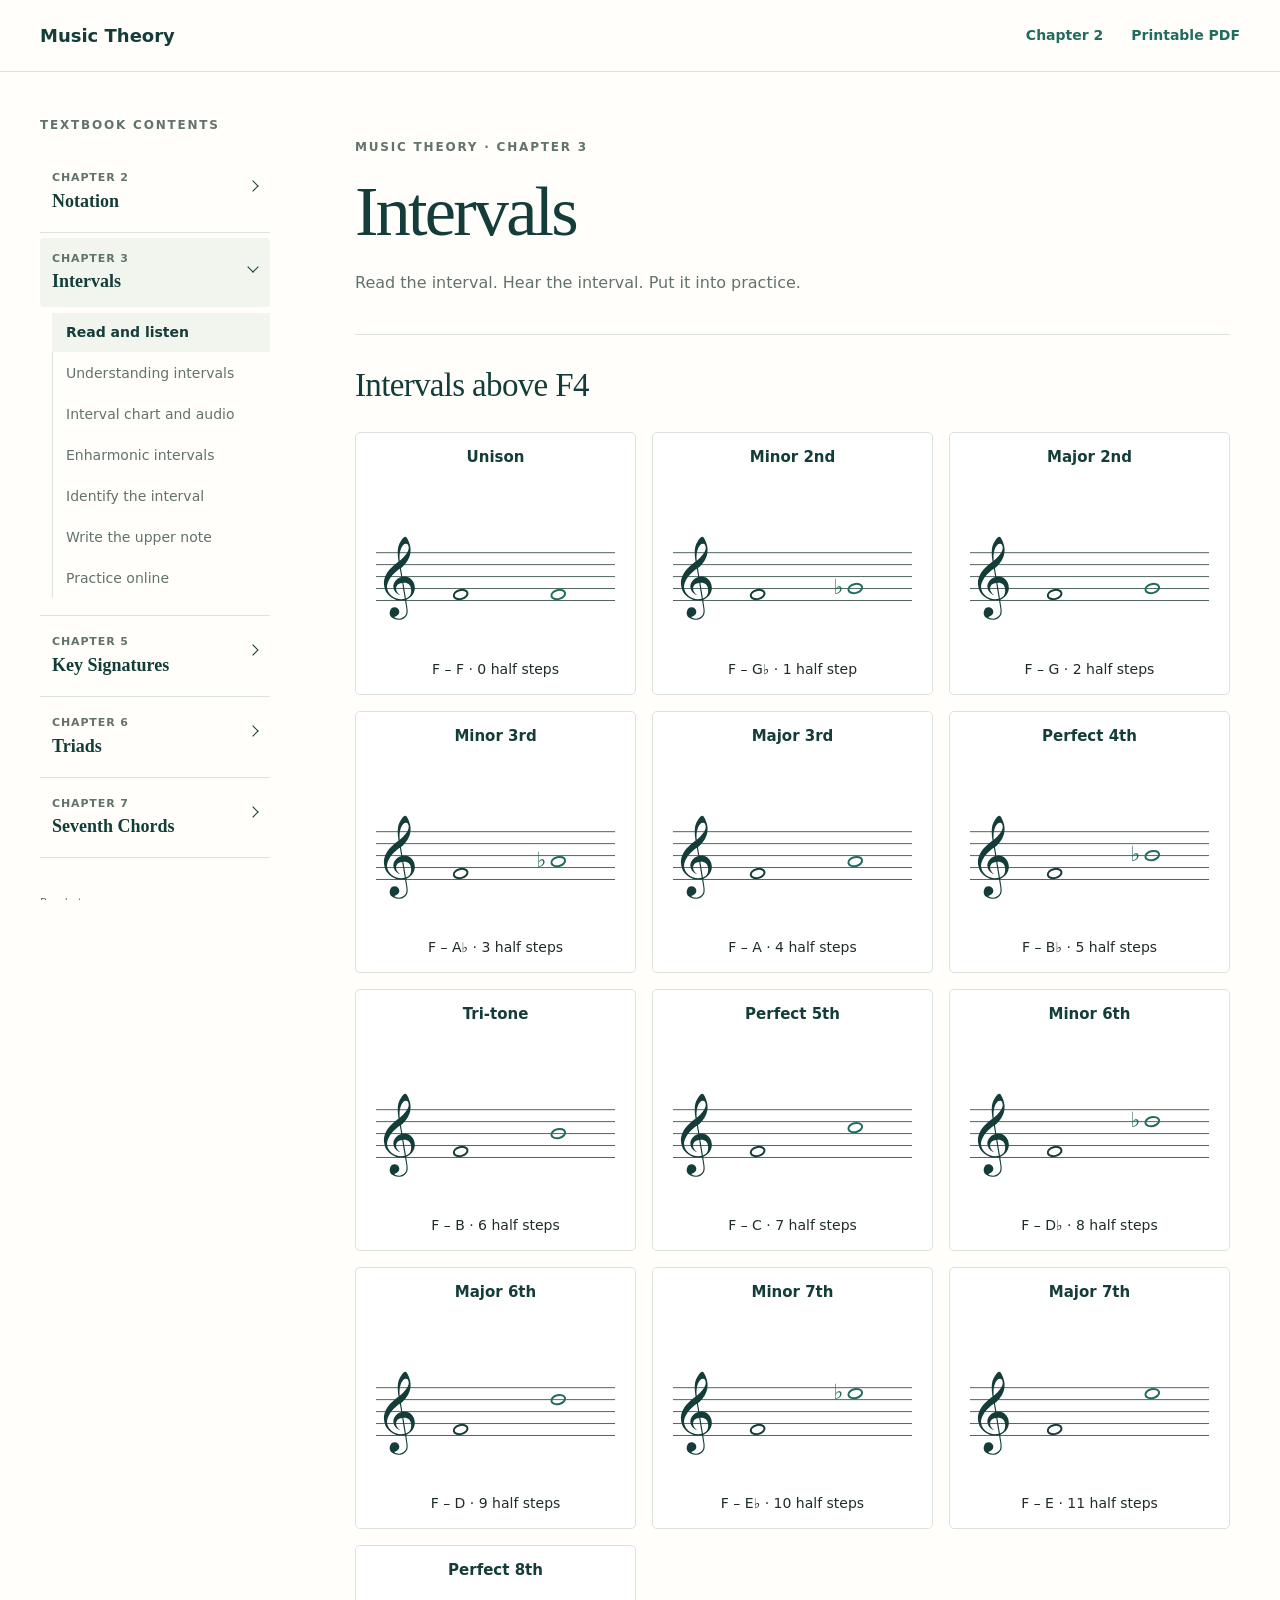
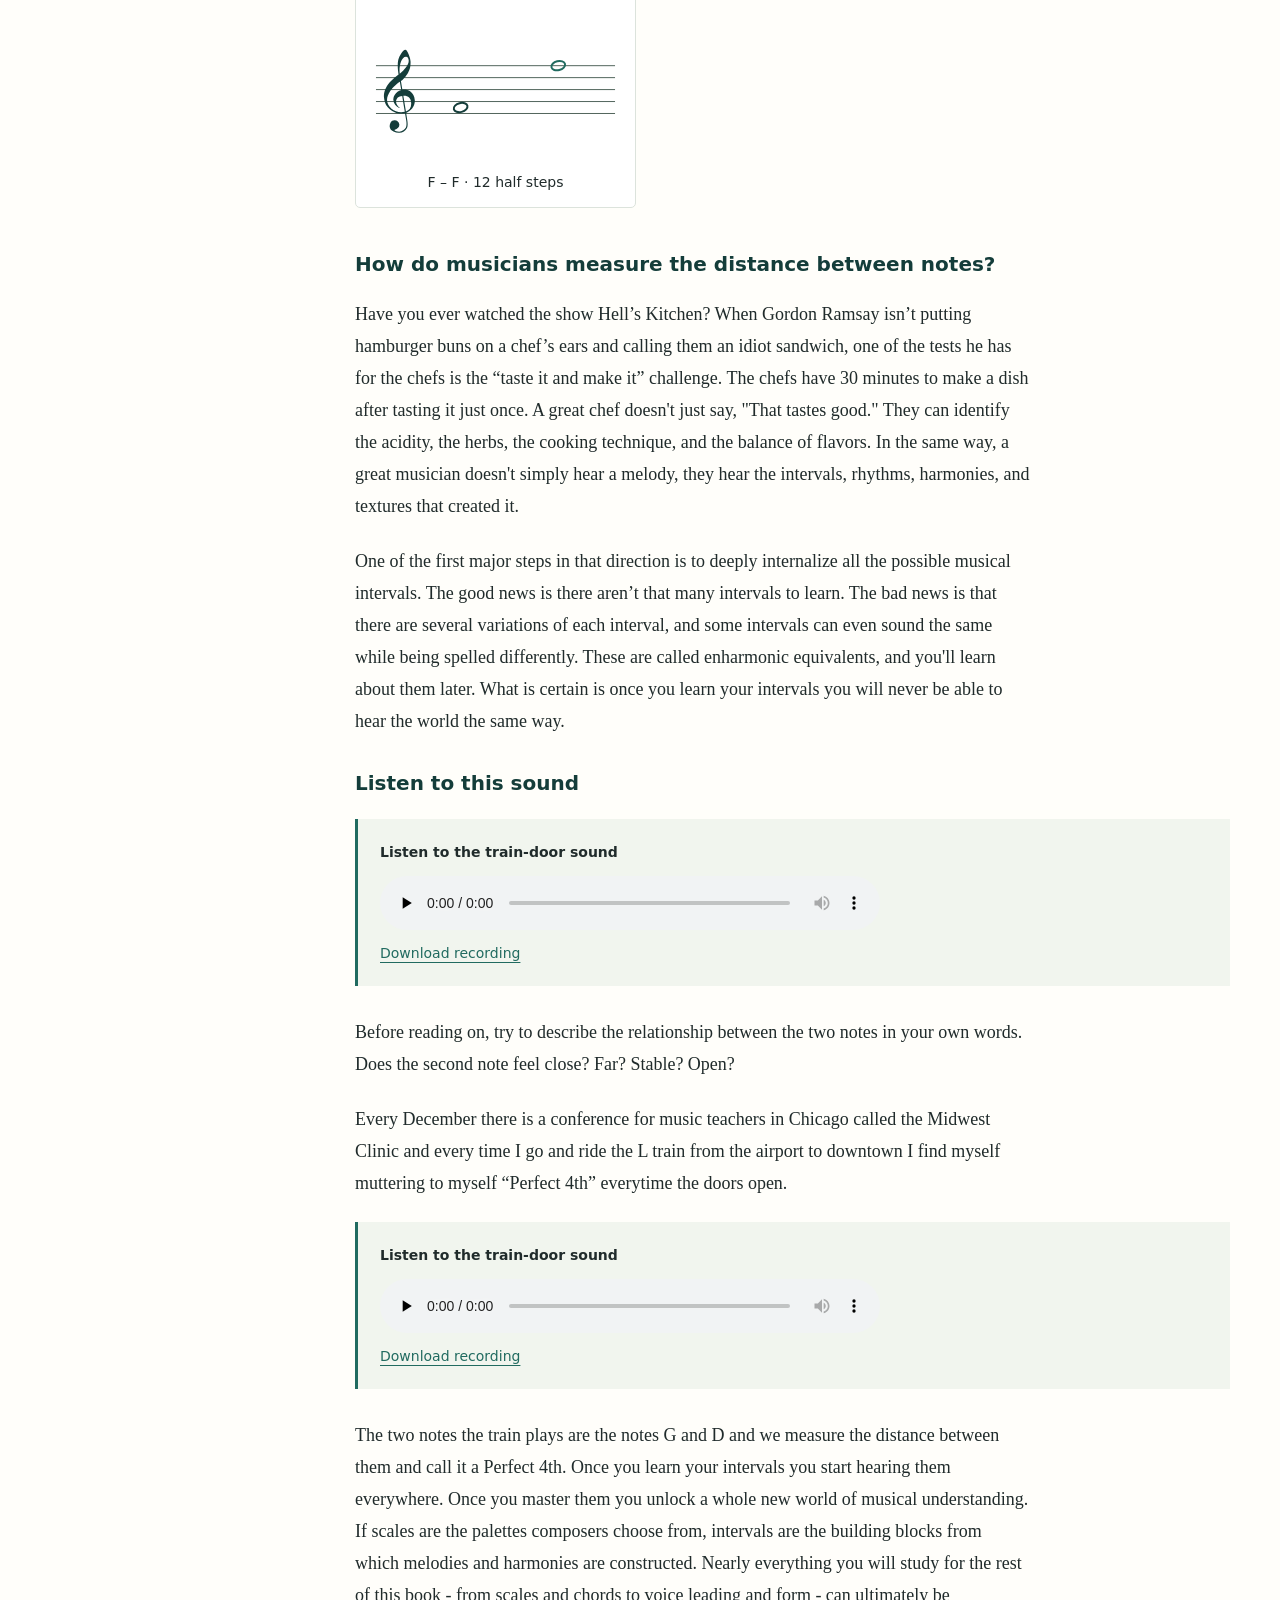
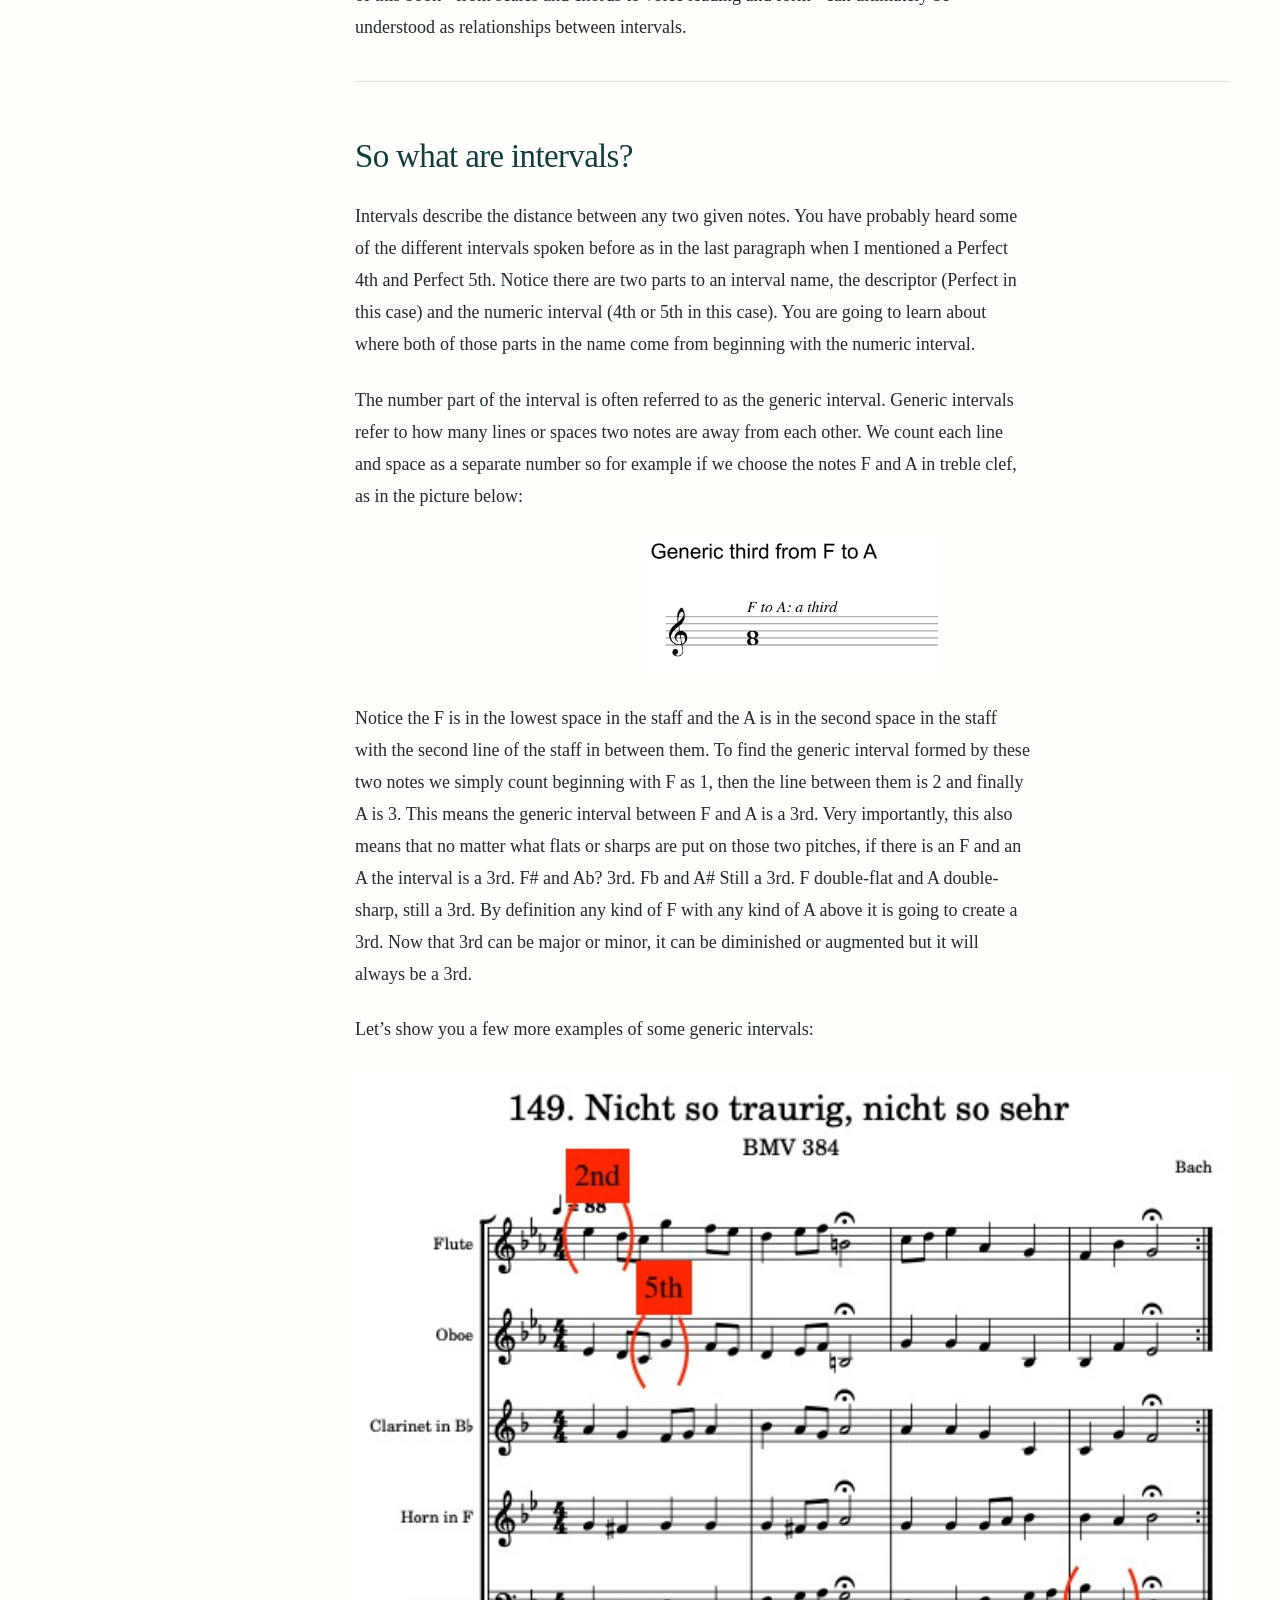
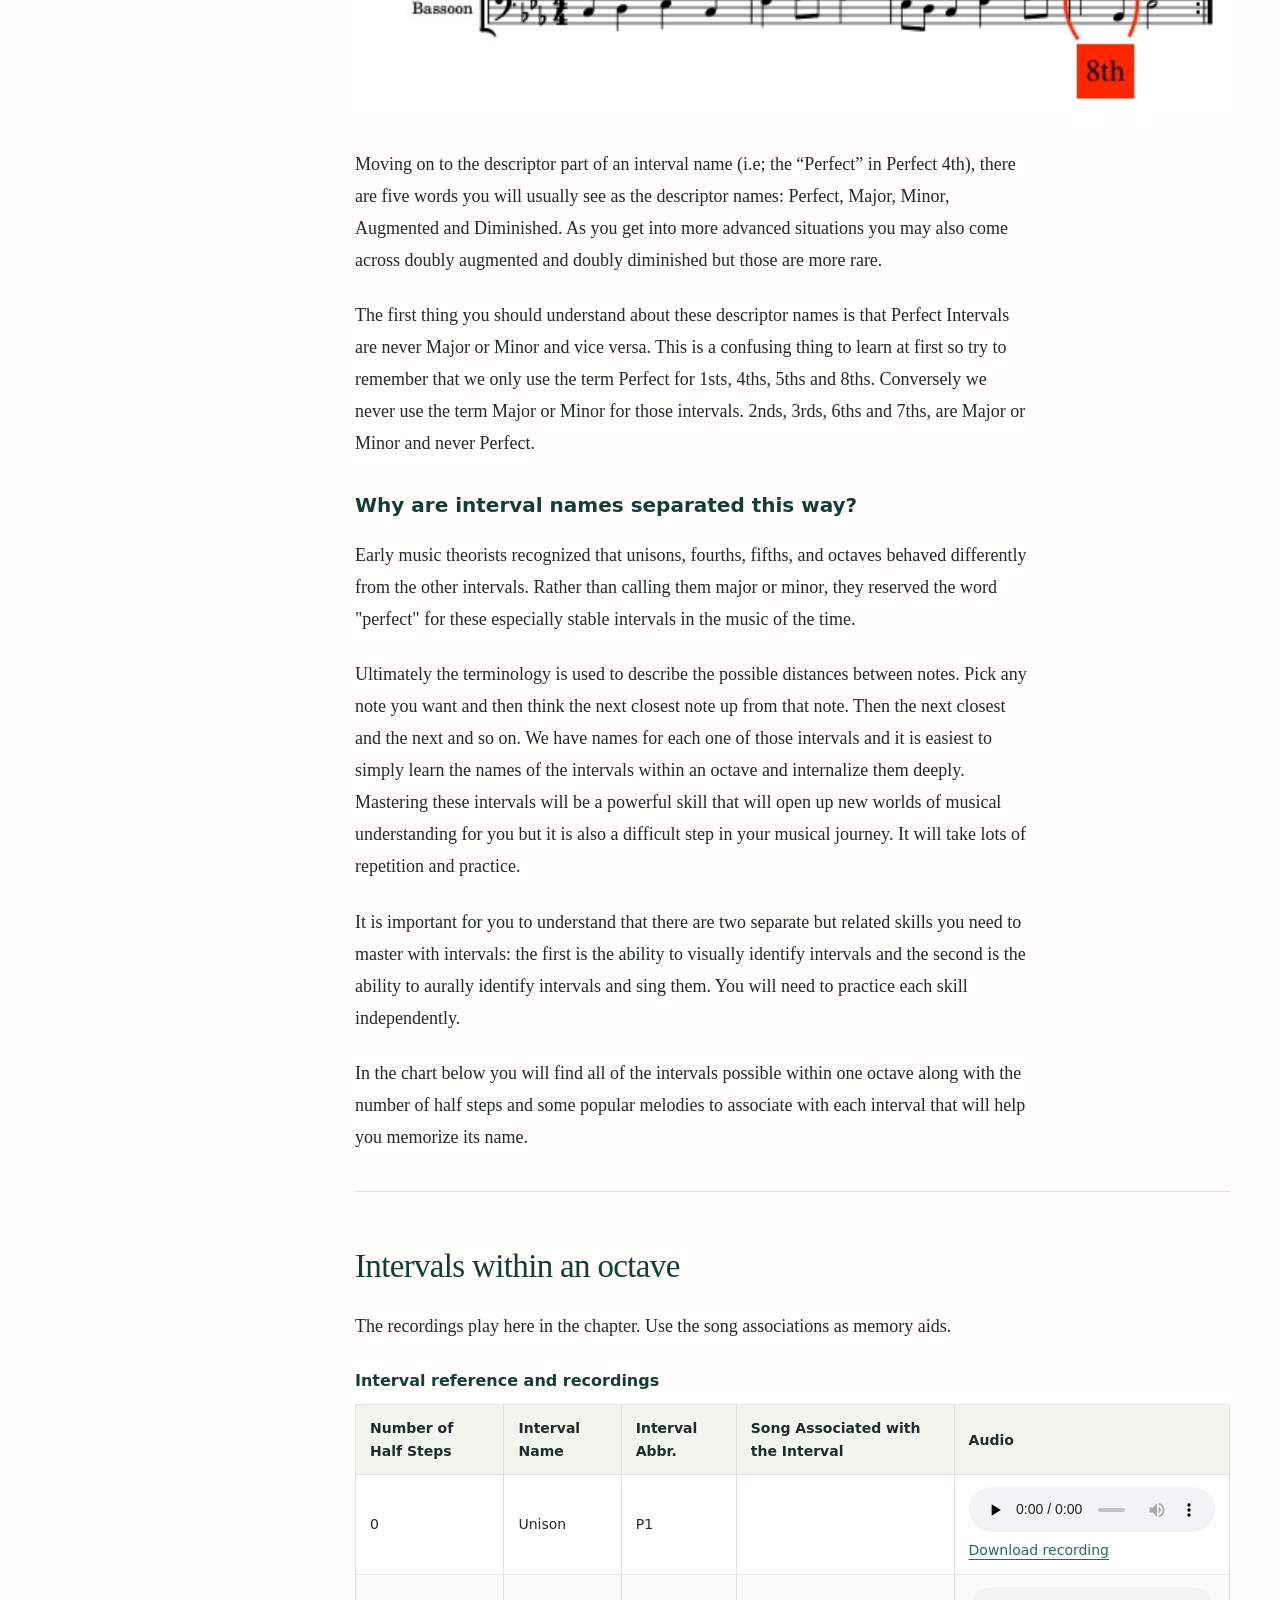
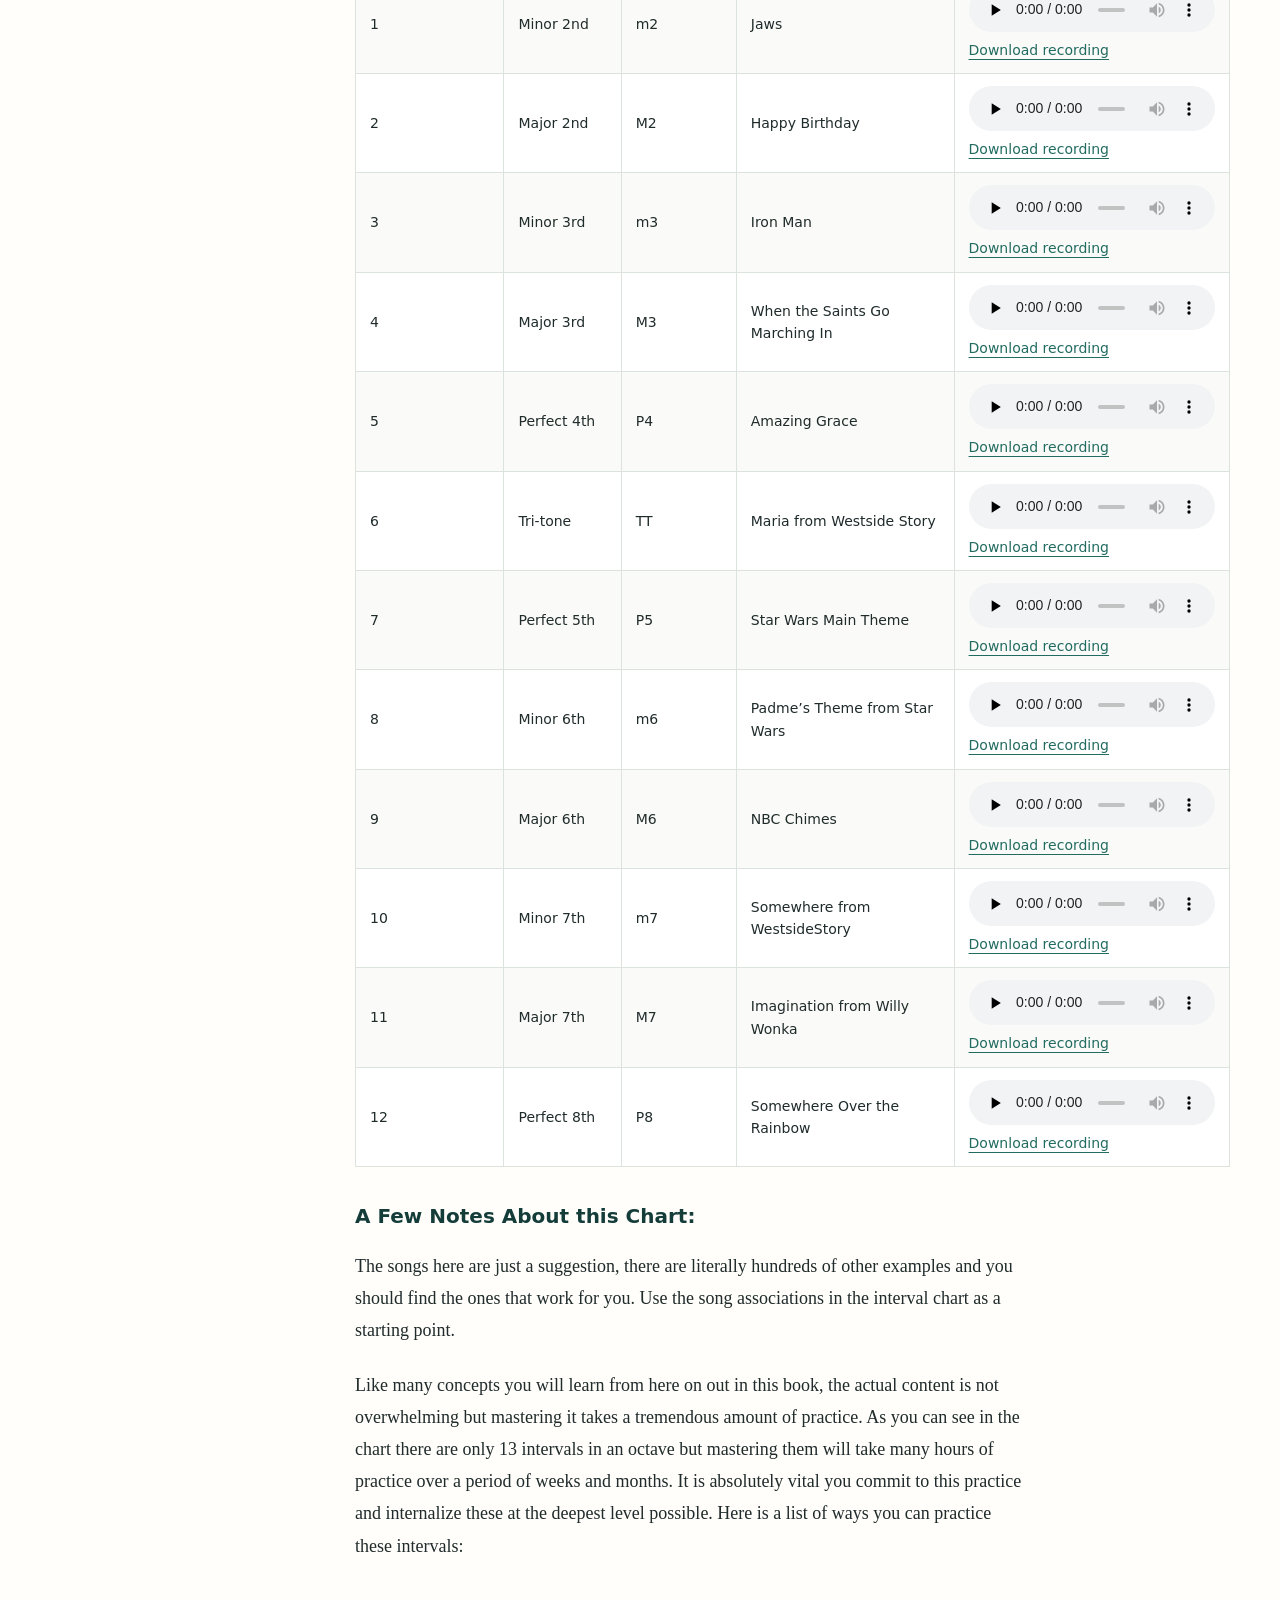
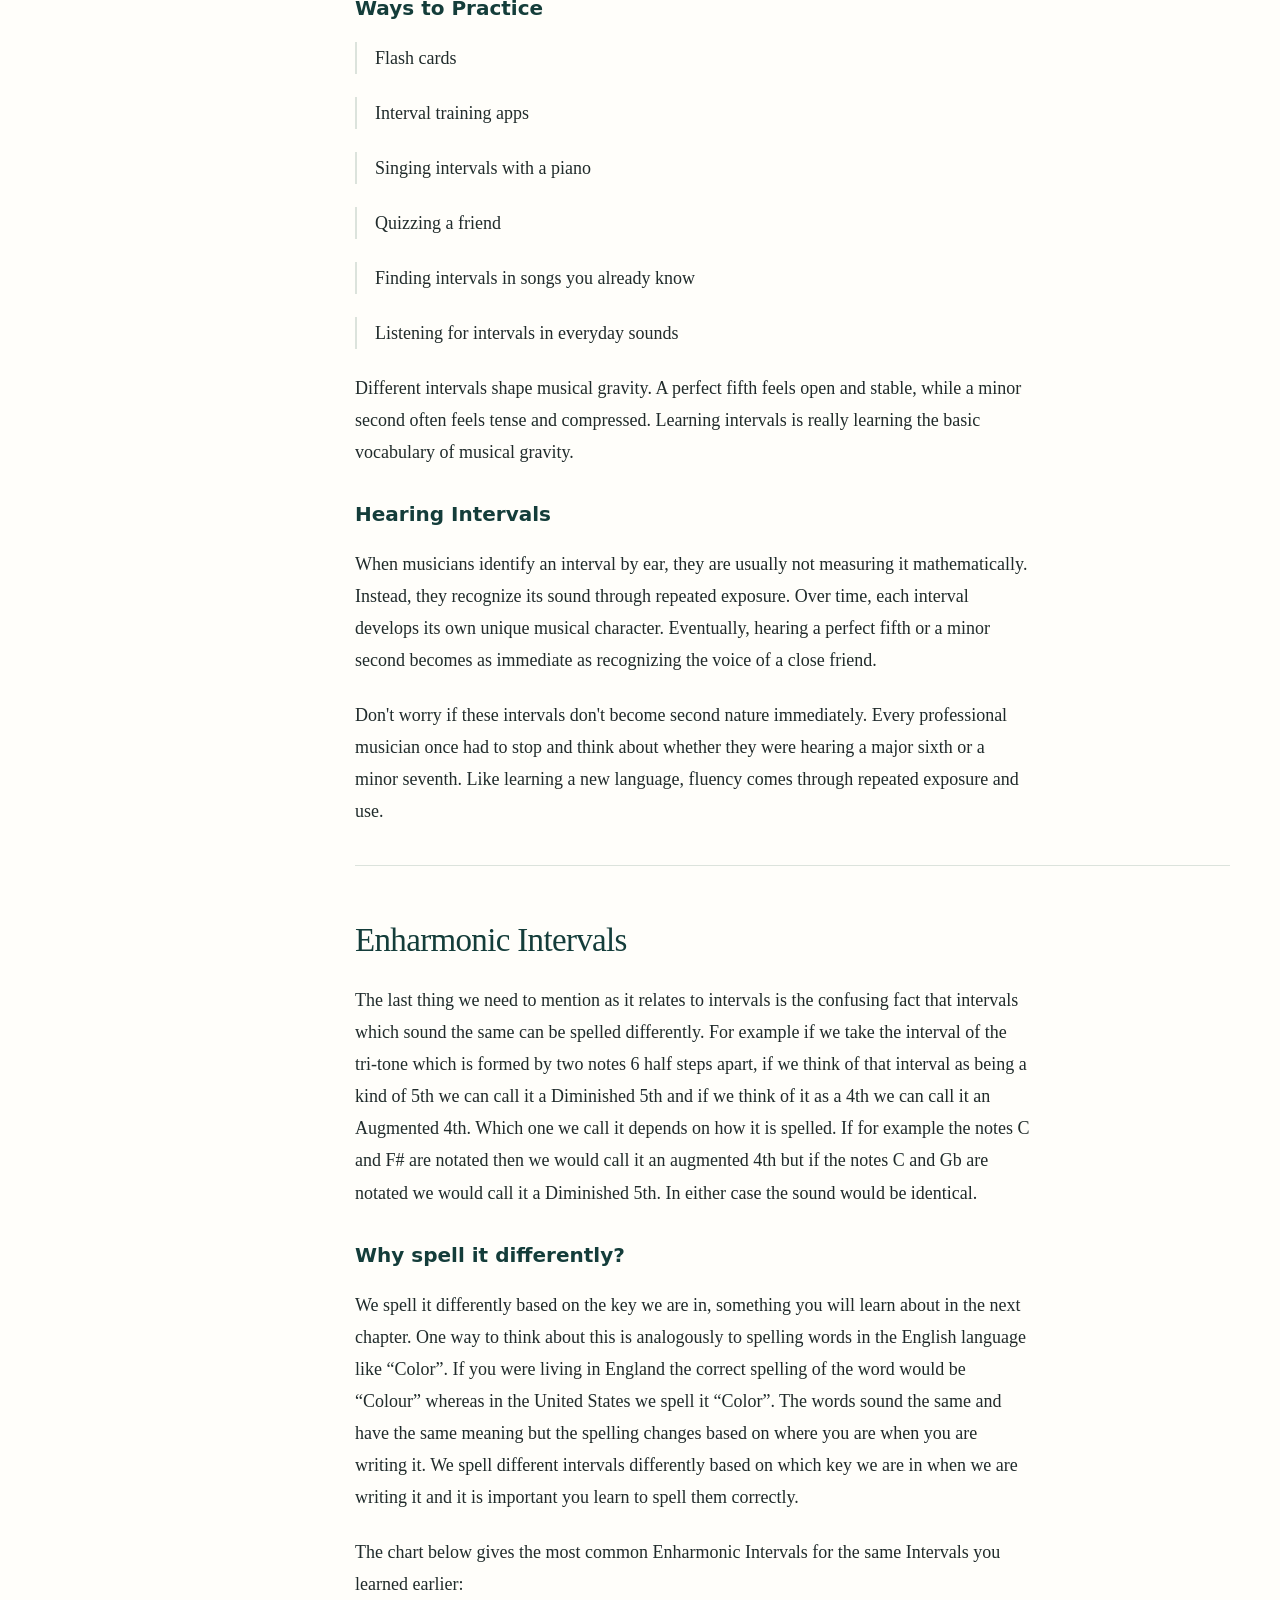
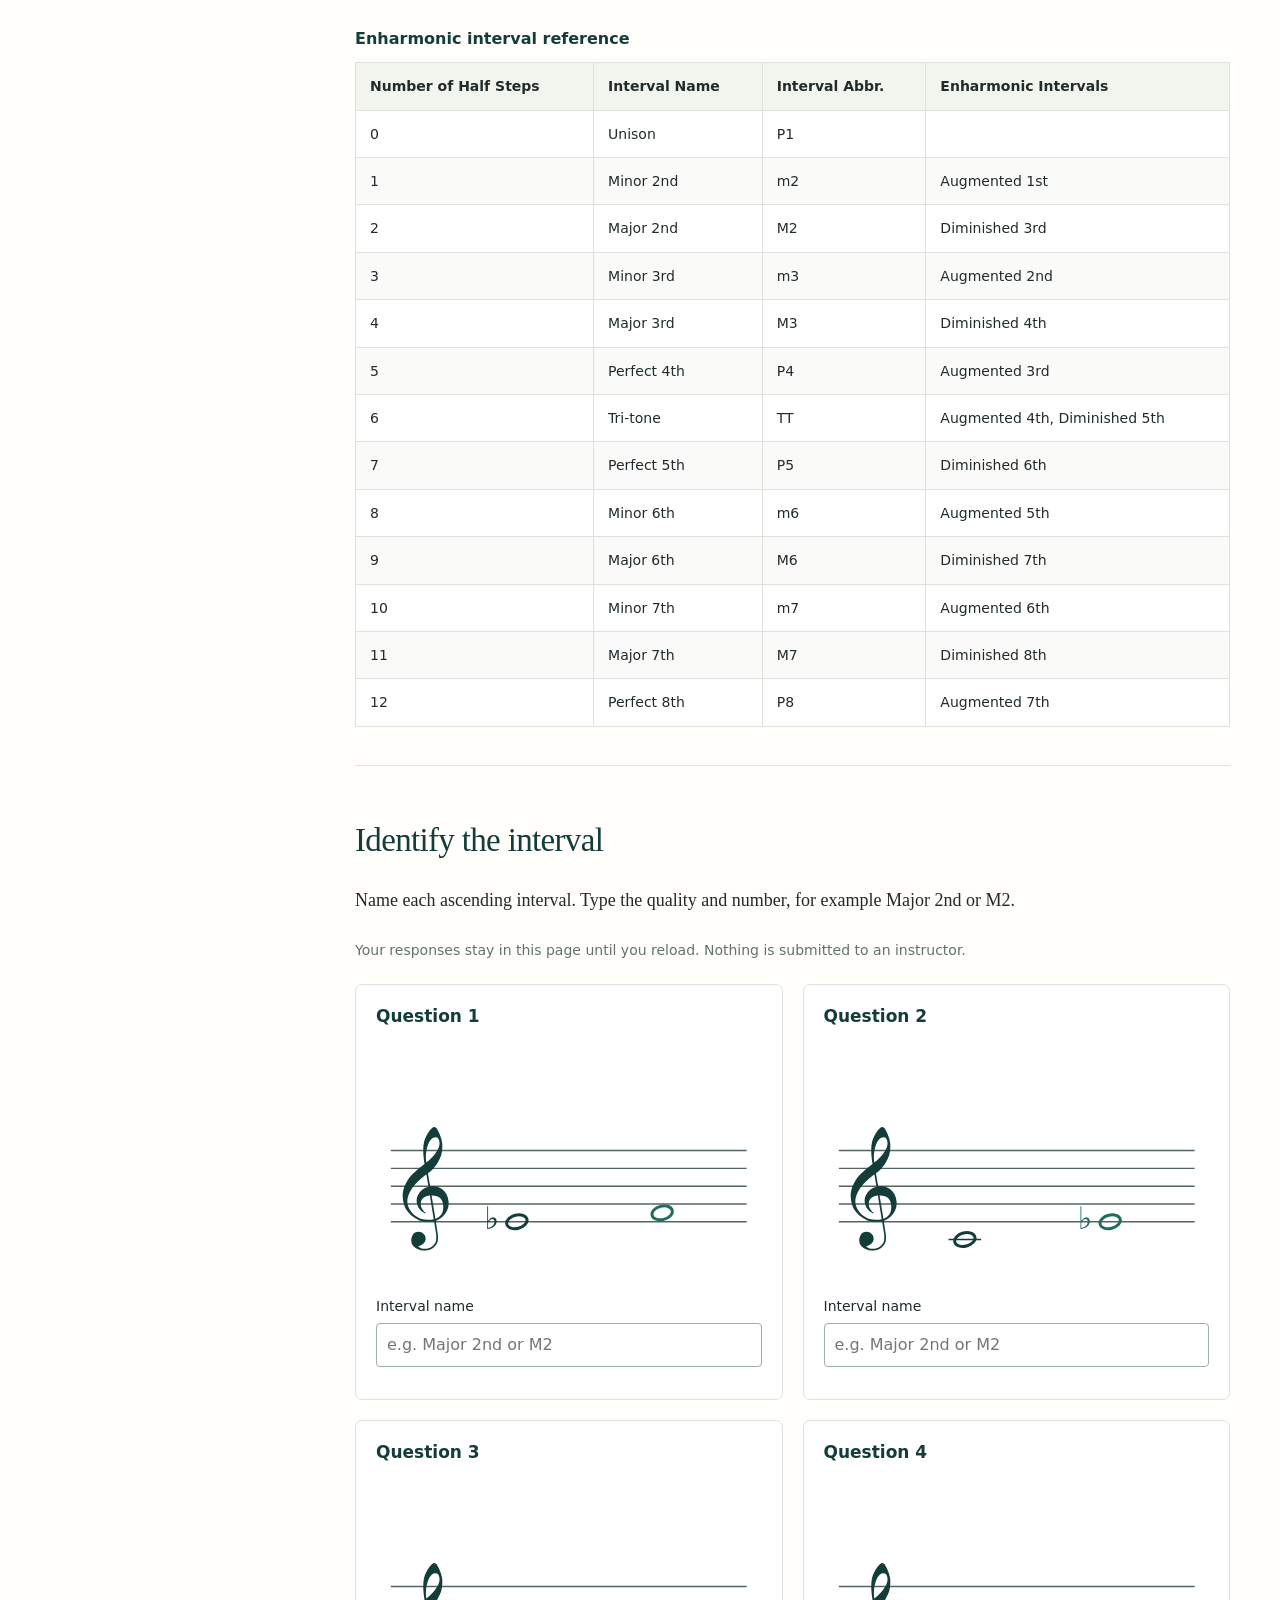
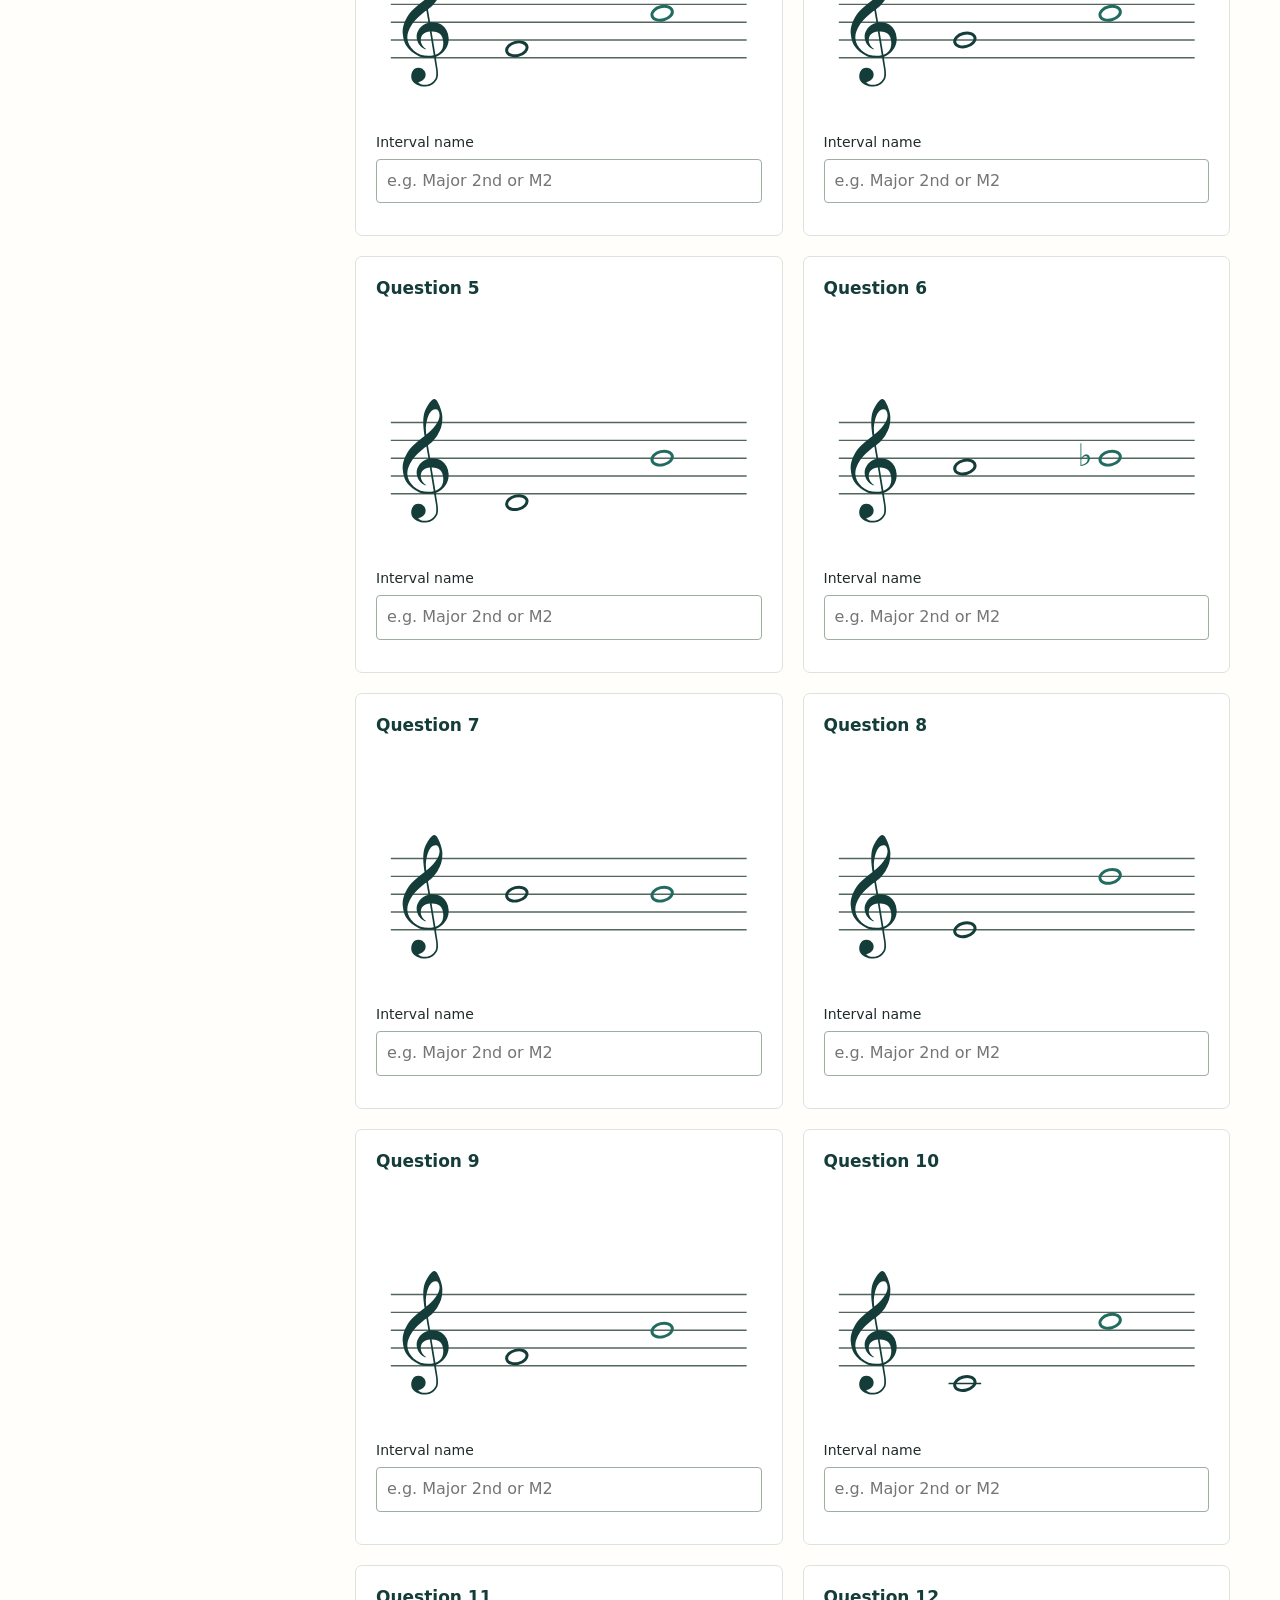
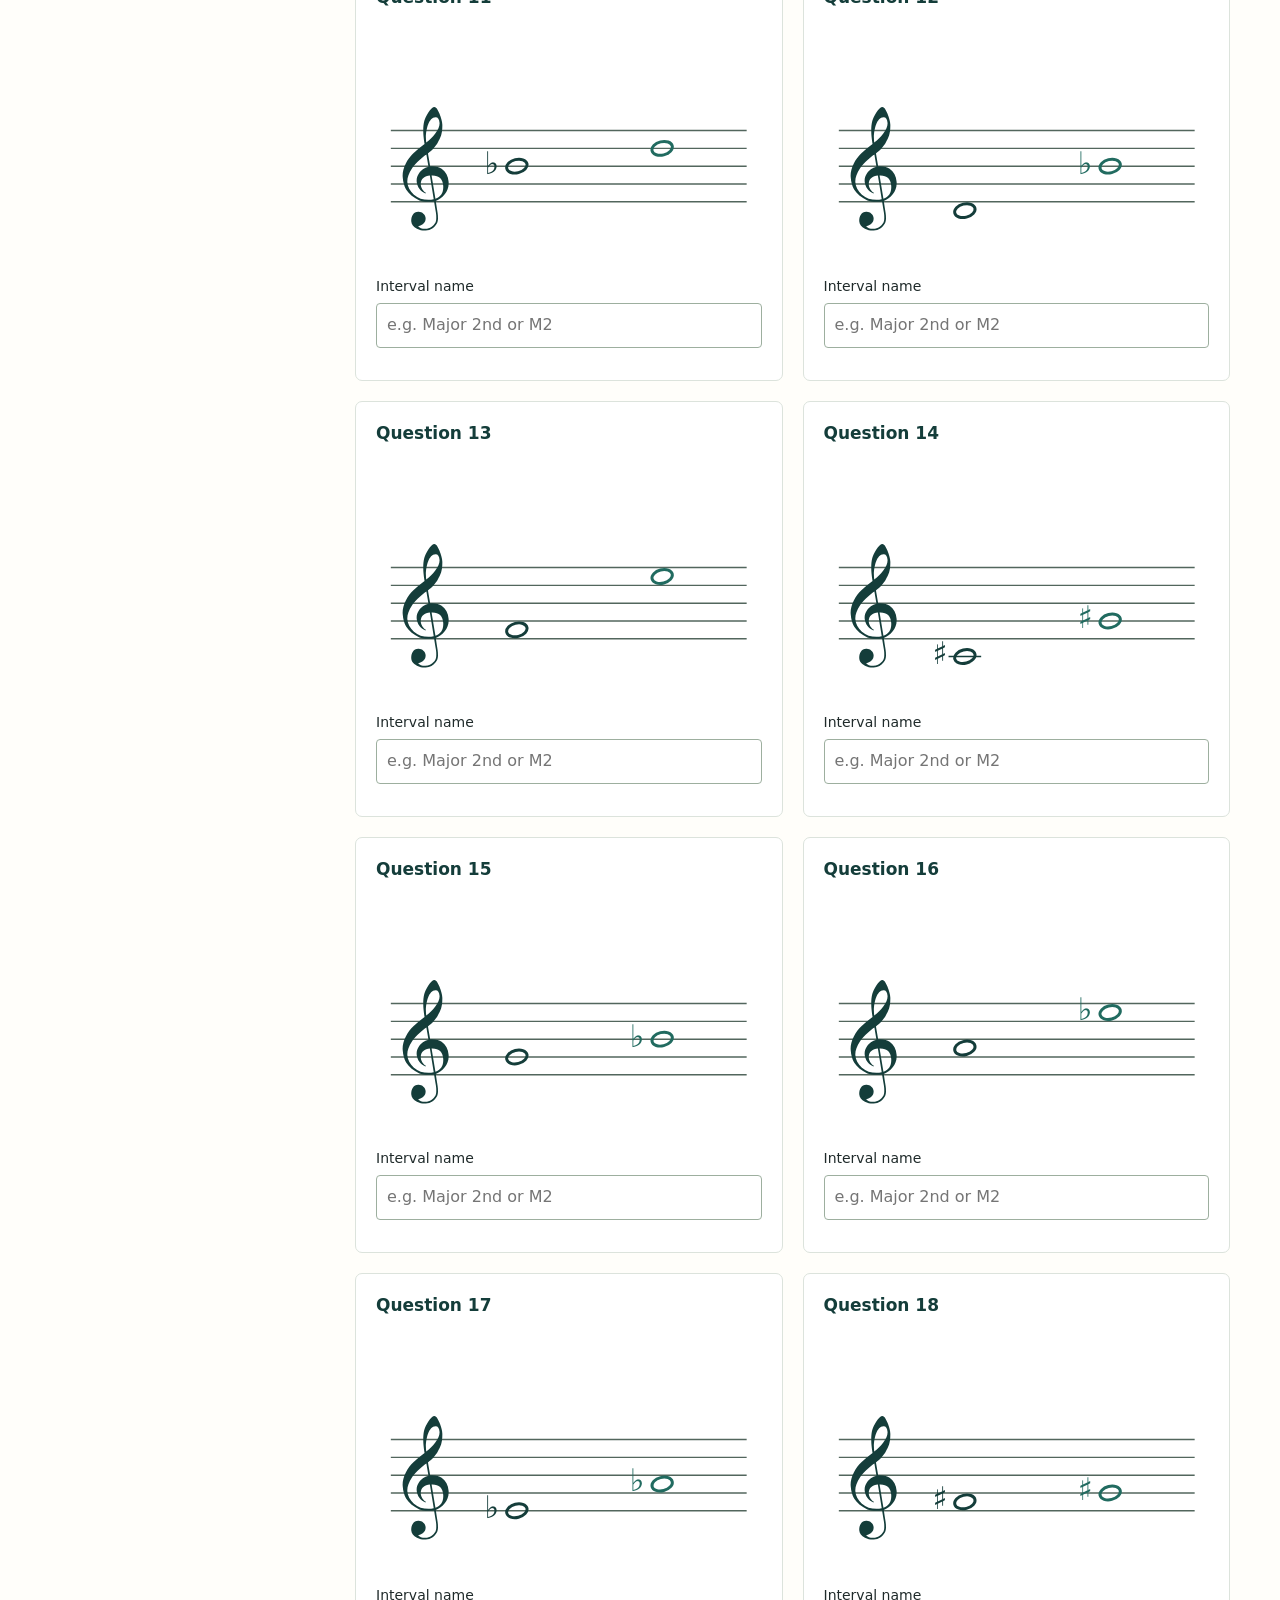
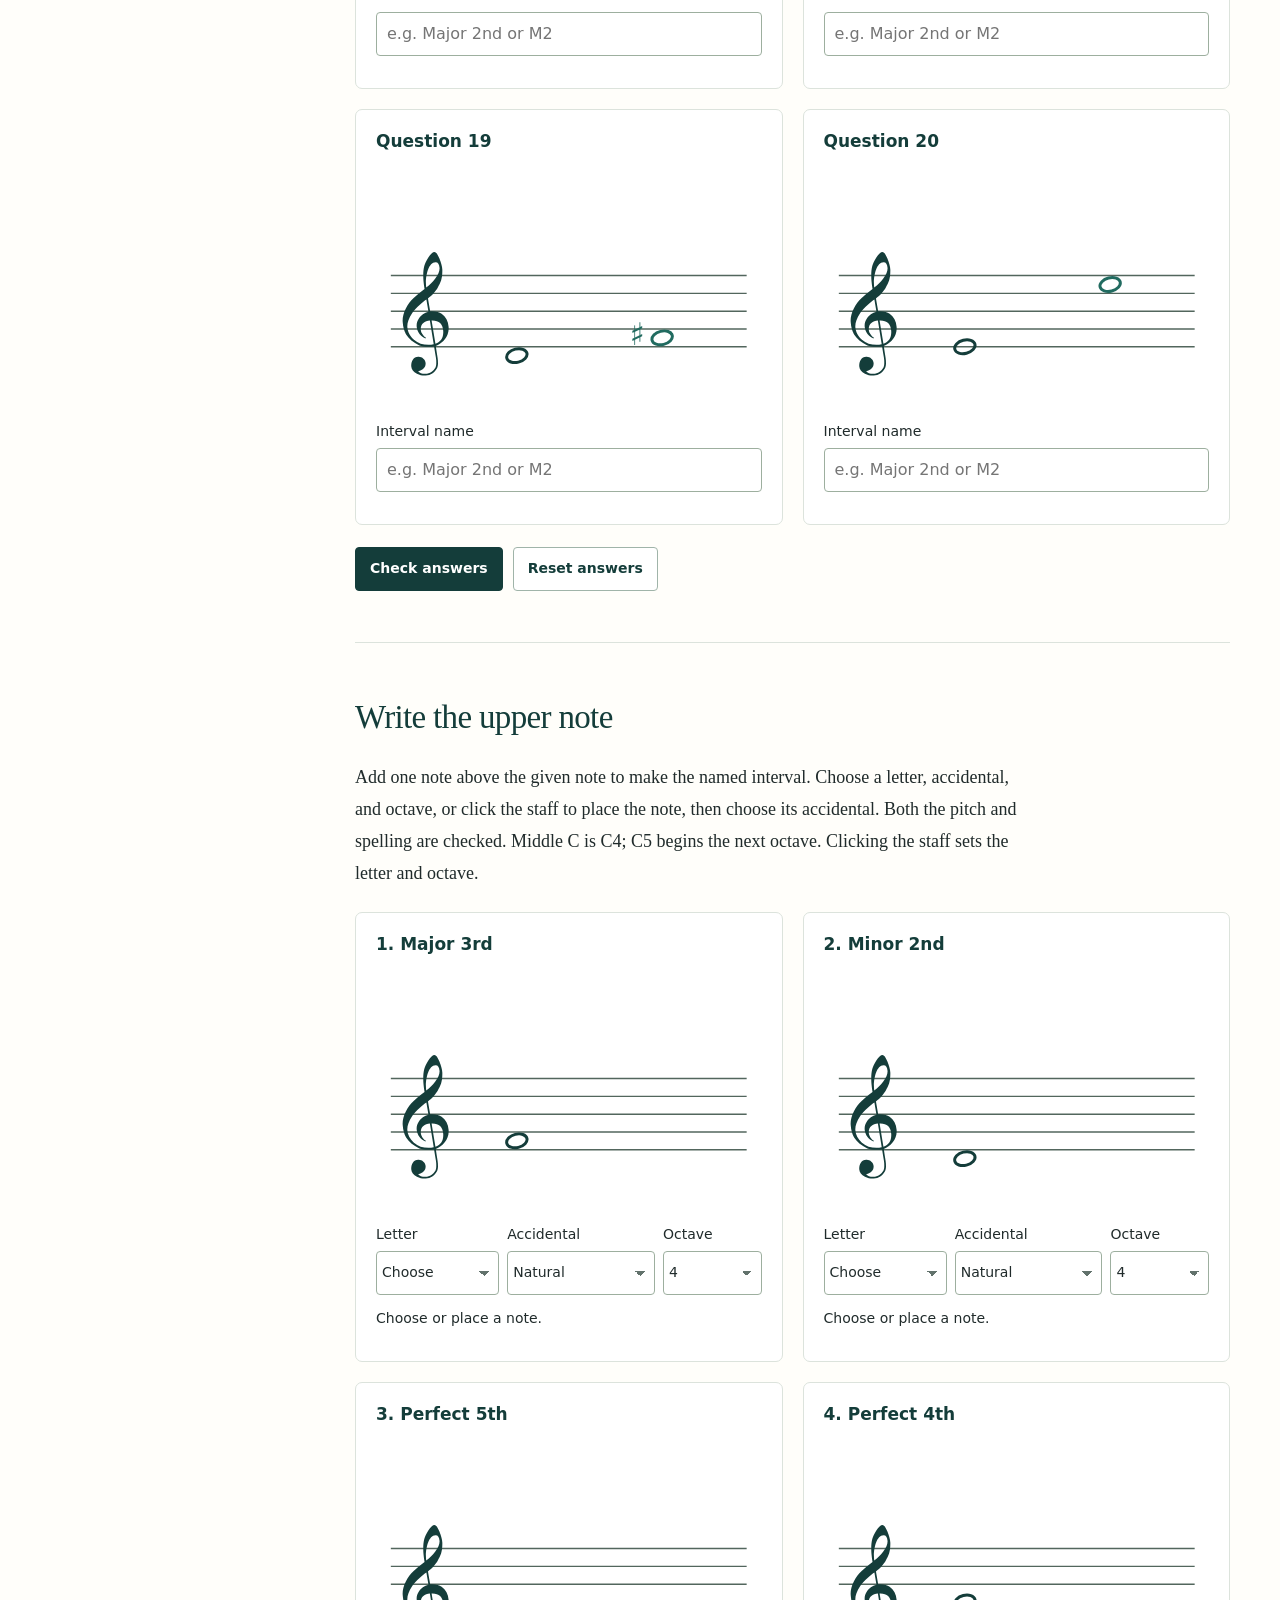
==== commit ff8d1fa1: "Publish Chapter 7 seventh chords with alternating clefs and practice" ====
--- a/chapter-3/index.html
+++ b/chapter-3/index.html
@@ -1 +1 @@
-<!doctype html><html lang="en"><head><meta charset="utf-8"><meta name="viewport" content="width=device-width,initial-scale=1"><meta name="description" content="Chapter 3 Intervals: read and hear intervals, identify 20 examples, and construct 20 intervals on the staff."><meta name="theme-color" content="#143d3a"><title>Chapter 3 · Intervals</title><link rel="stylesheet" href="styles.css"><script src="../book-navigation.js?v=20261122" defer></script><script src="theory-data.js" defer></script><script src="theory.js?v=20261122-whole-notes" defer></script><script src="app.js?v=20261122-navigation" defer></script><link rel="stylesheet" href="../book-navigation.css?v=20261122"></head><body><a class="skip-link" href="#main">Skip to chapter</a><div class="reading-progress" aria-hidden="true"></div><header class="site-header"><a class="book-title" href="../">Music Theory</a><div class="header-actions"><a href="../">Chapter 2</a><a href="assets/chapter-3-print.pdf?v=20261122-whole-notes" download>Printable PDF</a><button type="button" id="menu-toggle" aria-expanded="false" aria-controls="chapter-navigation">Chapters</button></div></header><div class="book-layout"><aside class="sidebar" id="chapter-navigation"><p class="eyebrow">Textbook contents</p><nav class="book-chapters" aria-label="Textbook chapters"><details class="chapter-group"><summary><span class="chapter-number">Chapter 2</span><span class="chapter-name">Notation</span></summary><div class="chapter-topics"><a href="../#opening">Read and listen</a><a href="../#pitch">Notating Pitch</a><a href="../#accidentals">Accidentals</a><a href="../#practicing">A Quick Note on Practicing</a><a href="../#rhythm">Rhythmic Notation</a><a href="../#dots">Dotted Rhythms</a><a href="../#meter">Meter and Time Signatures</a><a href="../#score-practice">Read the score</a><a href="../#practice">Practice exercise</a></div></details><details class="chapter-group is-current-chapter" data-current-chapter open><summary><span class="chapter-number">Chapter 3</span><span class="chapter-name">Intervals</span><span class="nav-sr-only"> (current chapter)</span></summary><div class="chapter-topics"><a href="#opening">Read and listen</a><a href="#understanding">Understanding intervals</a><a href="#interval-chart">Interval chart and audio</a><a href="#enharmonic">Enharmonic intervals</a><a href="#identify">Identify the interval</a><a href="#construct">Write the upper note</a><a href="#practice-online">Practice online</a></div></details><details class="chapter-group"><summary><span class="chapter-number">Chapter 5</span><span class="chapter-name">Key Signatures</span></summary><div class="chapter-topics"><a href="../chapter-5/#opening">Read and listen</a><a href="../chapter-5/#key-and-signature">Key vs. Key Signature</a><a href="../chapter-5/#why-signatures">Why Key Signatures Exist</a><a href="../chapter-5/#key-centers">The 12 Major Key Centers</a><a href="../chapter-5/#accidental-order">The Order of Flats and Sharps</a><a href="../chapter-5/#flat-keys">Finding Major Key Signatures with Flats</a><a href="../chapter-5/#flat-shortcut">The Shortcut for Flat Keys</a><a href="../chapter-5/#sharp-keys">Finding Major Key Signatures with Sharps</a><a href="../chapter-5/#sharp-shortcut">The Shortcut for Sharp Keys</a><a href="../chapter-5/#circle-reference">The Circle of Fifths</a><a href="../chapter-5/#related-keys">A Map of Musical Distance</a><a href="../chapter-5/#relative-minor">Major and Minor Key Signatures</a><a href="../chapter-5/#minor-accidentals">Key Signature vs. Actual Notes in Minor</a><a href="../chapter-5/#musical-context">Why This Matters</a><a href="../chapter-5/#practice">Practice</a><a href="../chapter-5/#identify">Practice Set 1: Identify the Major Key</a><a href="../chapter-5/#count">Practice Set 2: Name the Number of Sharps or Flats</a><a href="../chapter-5/#minor">Practice Set 3: Find the Relative Minor</a><a href="../chapter-5/#musical-challenge">Practice Set 4: Musical Challenge</a><a href="../chapter-5/#complete-circle">Practice Set 5: Complete the Circle of Fifths</a><a href="../chapter-5/#practice-online">Practice online</a><a href="../chapter-5/#printable">Printable chapter</a></div></details><details class="chapter-group"><summary><span class="chapter-number">Chapter 6</span><span class="chapter-name">Triads</span></summary><div class="chapter-topics"><a href="../chapter-6/#opening">Read and listen</a><a href="../chapter-6/#intervals-to-chords">From Intervals to Chords</a><a href="../chapter-6/#tertian">What Is Tertian Harmony?</a><a href="../chapter-6/#triad-members">What Is a Triad?</a><a href="../chapter-6/#four-types">The Four Types of Triads</a><a href="../chapter-6/#major">Major Triads</a><a href="../chapter-6/#minor">Minor Triads</a><a href="../chapter-6/#augmented">Augmented Triads</a><a href="../chapter-6/#diminished">Diminished Triads</a><a href="../chapter-6/#compare">Comparing All Four Triads</a><a href="../chapter-6/#relationships">A Better Way to Think About Triads</a><a href="../chapter-6/#construction">How to Build Any Triad</a><a href="../chapter-6/#gravity">Triads and Musical Gravity</a><a href="../chapter-6/#inversions">Triad Inversions</a><a href="../chapter-6/#bass-and-root">Bass and Root Are Not the Same Thing</a><a href="../chapter-6/#voicing">Inversion vs. Voicing</a><a href="../chapter-6/#summary">Summary</a><a href="../chapter-6/#challenge">Musical Challenge</a><a href="../chapter-6/#practice">Practice Questions</a><a href="../chapter-6/#build">Practice 1: Building Triads</a><a href="../chapter-6/#identify">Practice 2: Identifying Triads</a><a href="../chapter-6/#invert">Practice 3: Triad Inversions</a><a href="../chapter-6/#practice-online">Practice online</a><a href="../chapter-6/#ear-training">Practice 4: Ear Training</a><a href="../chapter-6/#printable">Printable chapter</a></div></details></nav><p class="sidebar-note">Read at your own pace.<br>Listen as often as you need.</p></aside><main id="main"><section id="opening"><header class="chapter-heading"><p class="eyebrow">Music Theory · Chapter 3</p><h1>Intervals</h1><p class="chapter-deck">Read the interval. Hear the interval. Put it into practice.</p></header><h2>Intervals above F4</h2><div class="overview" id="interval-overview"></div><h3>How do musicians measure the distance between notes?</h3><p>Have you ever watched the show Hell’s Kitchen? When Gordon Ramsay isn’t putting hamburger buns on a chef’s ears and calling them an idiot sandwich, one of the tests he has for the chefs is the “taste it and make it” challenge. The chefs have 30 minutes to make a dish after tasting it just once. A great chef doesn't just say, "That tastes good." They can identify the acidity, the herbs, the cooking technique, and the balance of flavors. In the same way, a great musician doesn't simply hear a melody, they hear the intervals, rhythms, harmonies, and textures that created it.</p><p>One of the first major steps in that direction is to deeply internalize all the possible musical intervals. The good news is there aren’t that many intervals to learn. The bad news is that there are several variations of each interval, and some intervals can even sound the same while being spelled differently. These are called enharmonic equivalents, and you'll learn about them later. What is certain is once you learn your intervals you will never be able to hear the world the same way.</p><h3>Listen to this sound</h3><div class="inline-player"><p><b>Listen to the train-door sound</b></p><audio controls preload="none" src="assets/54.mp3">Use the download link below to listen.</audio><a href="assets/54.mp3" download>Download recording</a></div><p>Before reading on, try to describe the relationship between the two notes in your own words. Does the second note feel close? Far? Stable? Open?</p><p>Every December there is a conference for music teachers in Chicago called the Midwest Clinic and every time I go and ride the L train from the airport to downtown I find myself muttering to myself “Perfect 4th” everytime the doors open.</p><div class="inline-player"><p><b>Listen to the train-door sound</b></p><audio controls preload="none" src="assets/54.mp3">Use the download link below to listen.</audio><a href="assets/54.mp3" download>Download recording</a></div><p>The two notes the train plays are the notes G and D and we measure the distance between them and call it a Perfect 4th. Once you learn your intervals you start hearing them everywhere. Once you master them you unlock a whole new world of musical understanding. If scales are the palettes composers choose from, intervals are the building blocks from which melodies and harmonies are constructed. Nearly everything you will study for the rest of this book - from scales and chords to voice leading and form - can ultimately be understood as relationships between intervals.</p></section><section id="understanding"><h2>So what are intervals?</h2><p>Intervals describe the distance between any two given notes. You have probably heard some of the different intervals spoken before as in the last paragraph when I mentioned a Perfect 4th and Perfect 5th. Notice there are two parts to an interval name, the descriptor (Perfect in this case) and the numeric interval (4th or 5th in this case). You are going to learn about where both of those parts in the name come from beginning with the numeric interval.</p><p>The number part of the interval is often referred to as the generic interval. Generic intervals refer to how many lines or spaces two notes are away from each other. We count each line and space as a separate number so for example if we choose the notes F and A in treble clef, as in the picture below:</p><figure class="notation generic-third"><button type="button" class="image-zoom" data-image="assets/generic-third.png" data-alt="Generic third from F to A" aria-label="Enlarge Generic third from F to A"><img src="assets/generic-third.png" alt="Generic third from F to A" loading="lazy" width="916" height="435"><span class="zoom-label">Enlarge</span></button></figure><p>Notice the F is in the lowest space in the staff and the A is in the second space in the staff with the second line of the staff in between them. To find the generic interval formed by these two notes we simply count beginning with F as 1, then the line between them is 2 and finally A is 3. This means the generic interval between F and A is a 3rd. Very importantly, this also means that no matter what flats or sharps are put on those two pitches, if there is an F and an A the interval is a 3rd. F# and Ab? 3rd. Fb and A# Still a 3rd. F double-flat and A double-sharp, still a 3rd. By definition any kind of F with any kind of A above it is going to create a 3rd. Now that 3rd can be major or minor, it can be diminished or augmented but it will always be a 3rd.</p><p>Let’s show you a few more examples of some generic intervals:</p><figure class="notation "><button type="button" class="image-zoom" data-image="assets/chorale-intervals.jpg" data-alt="Second, fifth, and octave annotated in the chorale" aria-label="Enlarge Second, fifth, and octave annotated in the chorale"><img src="assets/chorale-intervals.jpg" alt="Second, fifth, and octave annotated in the chorale" loading="lazy" width="548" height="403"><span class="zoom-label">Enlarge</span></button></figure><p>Moving on to the descriptor part of an interval name (i.e; the “Perfect” in Perfect 4th), there are five words you will usually see as the descriptor names: Perfect, Major, Minor, Augmented and Diminished. As you get into more advanced situations you may also come across doubly augmented and doubly diminished but those are more rare.</p><p>The first thing you should understand about these descriptor names is that Perfect Intervals are never Major or Minor and vice versa. This is a confusing thing to learn at first so try to remember that we only use the term Perfect for 1sts, 4ths, 5ths and 8ths. Conversely we never use the term Major or Minor for those intervals. 2nds, 3rds, 6ths and 7ths, are Major or Minor and never Perfect.</p><h3>Why are interval names separated this way?</h3><p>Early music theorists recognized that unisons, fourths, fifths, and octaves behaved differently from the other intervals. Rather than calling them major or minor, they reserved the word "perfect" for these especially stable intervals in the music of the time.</p><p>Ultimately the terminology is used to describe the possible distances between notes. Pick any note you want and then think the next closest note up from that note. Then the next closest and the next and so on. We have names for each one of those intervals and it is easiest to simply learn the names of the intervals within an octave and internalize them deeply. Mastering these intervals will be a powerful skill that will open up new worlds of musical understanding for you but it is also a difficult step in your musical journey. It will take lots of repetition and practice.</p><p>It is important for you to understand that there are two separate but related skills you need to master with intervals: the first is the ability to visually identify intervals and the second is the ability to aurally identify intervals and sing them. You will need to practice each skill independently.</p><p>In the chart below you will find all of the intervals possible within one octave along with the number of half steps and some popular melodies to associate with each interval that will help you memorize its name.</p></section><section id="interval-chart"><h2>Intervals within an octave</h2><p>The recordings play here in the chapter. Use the song associations as memory aids.</p><div class="table-scroll" tabindex="0" aria-label="Scrollable interval reference table"><table class="interval-table"><caption>Interval reference and recordings</caption><thead><tr><th scope="col">Number of Half Steps</th><th scope="col">Interval Name</th><th scope="col">Interval Abbr.</th><th scope="col">Song Associated with the Interval</th><th scope="col">Audio</th></tr></thead><tbody><tr><td>0</td><td>Unison</td><td>P1</td><td></td><td><audio controls preload="none" src="assets/57.mp3" aria-label="Listen to Unison"></audio><a class="audio-download" href="assets/57.mp3" download>Download recording</a></td></tr><tr><td>1</td><td>Minor 2nd</td><td>m2</td><td>Jaws</td><td><audio controls preload="none" src="assets/58.mp3" aria-label="Listen to Minor 2nd"></audio><a class="audio-download" href="assets/58.mp3" download>Download recording</a></td></tr><tr><td>2</td><td>Major 2nd</td><td>M2</td><td>Happy Birthday</td><td><audio controls preload="none" src="assets/59.mp3" aria-label="Listen to Major 2nd"></audio><a class="audio-download" href="assets/59.mp3" download>Download recording</a></td></tr><tr><td>3</td><td>Minor 3rd</td><td>m3</td><td>Iron Man</td><td><audio controls preload="none" src="assets/60.mp3" aria-label="Listen to Minor 3rd"></audio><a class="audio-download" href="assets/60.mp3" download>Download recording</a></td></tr><tr><td>4</td><td>Major 3rd</td><td>M3</td><td>When the Saints Go Marching In</td><td><audio controls preload="none" src="assets/61.mp3" aria-label="Listen to Major 3rd"></audio><a class="audio-download" href="assets/61.mp3" download>Download recording</a></td></tr><tr><td>5</td><td>Perfect 4th</td><td>P4</td><td>Amazing Grace</td><td><audio controls preload="none" src="assets/62.mp3" aria-label="Listen to Perfect 4th"></audio><a class="audio-download" href="assets/62.mp3" download>Download recording</a></td></tr><tr><td>6</td><td>Tri-tone</td><td>TT</td><td>Maria from Westside Story</td><td><audio controls preload="none" src="assets/63.mp3" aria-label="Listen to Tri-tone"></audio><a class="audio-download" href="assets/63.mp3" download>Download recording</a></td></tr><tr><td>7</td><td>Perfect 5th</td><td>P5</td><td>Star Wars Main Theme</td><td><audio controls preload="none" src="assets/64.mp3" aria-label="Listen to Perfect 5th"></audio><a class="audio-download" href="assets/64.mp3" download>Download recording</a></td></tr><tr><td>8</td><td>Minor 6th</td><td>m6</td><td>Padme’s Theme from Star Wars</td><td><audio controls preload="none" src="assets/65.mp3" aria-label="Listen to Minor 6th"></audio><a class="audio-download" href="assets/65.mp3" download>Download recording</a></td></tr><tr><td>9</td><td>Major 6th</td><td>M6</td><td>NBC Chimes</td><td><audio controls preload="none" src="assets/66.mp3" aria-label="Listen to Major 6th"></audio><a class="audio-download" href="assets/66.mp3" download>Download recording</a></td></tr><tr><td>10</td><td>Minor 7th</td><td>m7</td><td>Somewhere from WestsideStory</td><td><audio controls preload="none" src="assets/67.mp3" aria-label="Listen to Minor 7th"></audio><a class="audio-download" href="assets/67.mp3" download>Download recording</a></td></tr><tr><td>11</td><td>Major 7th</td><td>M7</td><td>Imagination from Willy Wonka</td><td><audio controls preload="none" src="assets/68.mp3" aria-label="Listen to Major 7th"></audio><a class="audio-download" href="assets/68.mp3" download>Download recording</a></td></tr><tr><td>12</td><td>Perfect 8th</td><td>P8</td><td>Somewhere Over the Rainbow</td><td><audio controls preload="none" src="assets/69.mp3" aria-label="Listen to Perfect 8th"></audio><a class="audio-download" href="assets/69.mp3" download>Download recording</a></td></tr></tbody></table></div><h3>A Few Notes About this Chart:</h3><p>The songs here are just a suggestion, there are literally hundreds of other examples and you should find the ones that work for you. Use the song associations in the interval chart as a starting point.</p><p>Like many concepts you will learn from here on out in this book, the actual content is not overwhelming but mastering it takes a tremendous amount of practice. As you can see in the chart there are only 13 intervals in an octave but mastering them will take many hours of practice over a period of weeks and months. It is absolutely vital you commit to this practice and internalize these at the deepest level possible. Here is a list of ways you can practice these intervals:</p><h3>Ways to Practice</h3><p class="practice-method">Flash cards</p><p class="practice-method">Interval training apps</p><p class="practice-method">Singing intervals with a piano</p><p class="practice-method">Quizzing a friend</p><p class="practice-method">Finding intervals in songs you already know</p><p class="practice-method">Listening for intervals in everyday sounds</p><p>Different intervals shape musical gravity. A perfect fifth feels open and stable, while a minor second often feels tense and compressed. Learning intervals is really learning the basic vocabulary of musical gravity.</p><h3>Hearing Intervals</h3><p>When musicians identify an interval by ear, they are usually not measuring it mathematically. Instead, they recognize its sound through repeated exposure. Over time, each interval develops its own unique musical character. Eventually, hearing a perfect fifth or a minor second becomes as immediate as recognizing the voice of a close friend.</p><p>Don't worry if these intervals don't become second nature immediately. Every professional musician once had to stop and think about whether they were hearing a major sixth or a minor seventh. Like learning a new language, fluency comes through repeated exposure and use.</p></section><section id="enharmonic"><h2>Enharmonic Intervals</h2><p>The last thing we need to mention as it relates to intervals is the confusing fact that intervals which sound the same can be spelled differently. For example if we take the interval of the tri-tone which is formed by two notes 6 half steps apart, if we think of that interval as being a kind of 5th we can call it a Diminished 5th and if we think of it as a 4th we can call it an Augmented 4th. Which one we call it depends on how it is spelled. If for example the notes C and F# are notated then we would call it an augmented 4th but if the notes C and Gb are notated we would call it a Diminished 5th. In either case the sound would be identical.</p><h3>Why spell it differently?</h3><p>We spell it differently based on the key we are in, something you will learn about in the next chapter. One way to think about this is analogously to spelling words in the English language like “Color”. If you were living in England the correct spelling of the word would be “Colour” whereas in the United States we spell it “Color”. The words sound the same and have the same meaning but the spelling changes based on where you are when you are writing it. We spell different intervals differently based on which key we are in when we are writing it and it is important you learn to spell them correctly.</p><p>The chart below gives the most common Enharmonic Intervals for the same Intervals you learned earlier:</p><div class="table-scroll" tabindex="0" aria-label="Scrollable interval reference table"><table><caption>Enharmonic interval reference</caption><thead><tr><th scope="col">Number of Half Steps</th><th scope="col">Interval Name</th><th scope="col">Interval Abbr.</th><th scope="col">Enharmonic Intervals</th></tr></thead><tbody><tr><td>0</td><td>Unison</td><td>P1</td><td></td></tr><tr><td>1</td><td>Minor 2nd</td><td>m2</td><td>Augmented 1st</td></tr><tr><td>2</td><td>Major 2nd</td><td>M2</td><td>Diminished 3rd</td></tr><tr><td>3</td><td>Minor 3rd</td><td>m3</td><td>Augmented 2nd</td></tr><tr><td>4</td><td>Major 3rd</td><td>M3</td><td>Diminished 4th</td></tr><tr><td>5</td><td>Perfect 4th</td><td>P4</td><td>Augmented 3rd</td></tr><tr><td>6</td><td>Tri-tone</td><td>TT</td><td>Augmented 4th, Diminished 5th</td></tr><tr><td>7</td><td>Perfect 5th</td><td>P5</td><td>Diminished 6th</td></tr><tr><td>8</td><td>Minor 6th</td><td>m6</td><td>Augmented 5th</td></tr><tr><td>9</td><td>Major 6th</td><td>M6</td><td>Diminished 7th</td></tr><tr><td>10</td><td>Minor 7th</td><td>m7</td><td>Augmented 6th</td></tr><tr><td>11</td><td>Major 7th</td><td>M7</td><td>Diminished 8th</td></tr><tr><td>12</td><td>Perfect 8th</td><td>P8</td><td>Augmented 7th</td></tr></tbody></table></div></section><section id="identify"><h2>Identify the interval</h2><p>Name each ascending interval. Type the quality and number, for example Major 2nd or M2.</p><p class="practice-help">Your responses stay in this page until you reload. Nothing is submitted to an instructor.</p><div id="identify-mount"></div></section><section id="construct"><h2>Write the upper note</h2><p>Add one note above the given note to make the named interval. Choose a letter, accidental, and octave, or click the staff to place the note, then choose its accidental. Both the pitch and spelling are checked. Middle C is C4; C5 begins the next octave. Clicking the staff sets the letter and octave.</p><div id="construct-mount"></div></section><section id="practice-online"><h2>Practice online</h2><p>There is an excellent, free to use website online called musictheory.net where you can practice the topics of this chapter and more.</p><div class="online-card"><p class="eyebrow">Practice online</p><h3>Interval Identification</h3><p>Build confidence identifying written intervals.</p><a class="button" href="https://www.musictheory.net/exercises/interval" target="_blank" rel="noopener">Open Interval Identification</a></div><div class="online-card"><p class="eyebrow">Practice online</p><h3>Interval Ear Training</h3><p>Build confidence recognizing intervals by ear.</p><a class="button" href="https://www.musictheory.net/exercises/ear-interval" target="_blank" rel="noopener">Open Interval Ear Training</a></div><p><a class="button" href="assets/chapter-3-print.pdf?v=20261122-whole-notes" download>Download printable chapter ↓</a></p></section><footer class="chapter-footer"><a href="../">Chapter 2: Notation</a><a href="#opening">Back to the beginning</a></footer><noscript><p>Enable JavaScript for the interval graphic and interactive exercises, or use the printable chapter linked above.</p></noscript></main></div><dialog id="image-dialog" aria-label="Enlarged notation"><button class="dialog-close" type="button">Close</button><img alt=""></dialog></body></html>+<!doctype html><html lang="en"><head><meta charset="utf-8"><meta name="viewport" content="width=device-width,initial-scale=1"><meta name="description" content="Chapter 3 Intervals: read and hear intervals, identify 20 examples, and construct 20 intervals on the staff."><meta name="theme-color" content="#143d3a"><title>Chapter 3 · Intervals</title><link rel="stylesheet" href="styles.css"><script src="../book-navigation.js?v=20261122" defer></script><script src="theory-data.js" defer></script><script src="theory.js?v=20261122-whole-notes" defer></script><script src="app.js?v=20261122-navigation" defer></script><link rel="stylesheet" href="../book-navigation.css?v=20261122"></head><body><a class="skip-link" href="#main">Skip to chapter</a><div class="reading-progress" aria-hidden="true"></div><header class="site-header"><a class="book-title" href="../">Music Theory</a><div class="header-actions"><a href="../">Chapter 2</a><a href="assets/chapter-3-print.pdf?v=20261122-whole-notes" download>Printable PDF</a><button type="button" id="menu-toggle" aria-expanded="false" aria-controls="chapter-navigation">Chapters</button></div></header><div class="book-layout"><aside class="sidebar" id="chapter-navigation"><p class="eyebrow">Textbook contents</p><nav class="book-chapters" aria-label="Textbook chapters"><details class="chapter-group"><summary><span class="chapter-number">Chapter 2</span><span class="chapter-name">Notation</span></summary><div class="chapter-topics"><a href="../#opening">Read and listen</a><a href="../#pitch">Notating Pitch</a><a href="../#accidentals">Accidentals</a><a href="../#practicing">A Quick Note on Practicing</a><a href="../#rhythm">Rhythmic Notation</a><a href="../#dots">Dotted Rhythms</a><a href="../#meter">Meter and Time Signatures</a><a href="../#score-practice">Read the score</a><a href="../#practice">Practice exercise</a></div></details><details class="chapter-group is-current-chapter" data-current-chapter open><summary><span class="chapter-number">Chapter 3</span><span class="chapter-name">Intervals</span><span class="nav-sr-only"> (current chapter)</span></summary><div class="chapter-topics"><a href="#opening">Read and listen</a><a href="#understanding">Understanding intervals</a><a href="#interval-chart">Interval chart and audio</a><a href="#enharmonic">Enharmonic intervals</a><a href="#identify">Identify the interval</a><a href="#construct">Write the upper note</a><a href="#practice-online">Practice online</a></div></details><details class="chapter-group"><summary><span class="chapter-number">Chapter 5</span><span class="chapter-name">Key Signatures</span></summary><div class="chapter-topics"><a href="../chapter-5/#opening">Read and listen</a><a href="../chapter-5/#key-and-signature">Key vs. Key Signature</a><a href="../chapter-5/#why-signatures">Why Key Signatures Exist</a><a href="../chapter-5/#key-centers">The 12 Major Key Centers</a><a href="../chapter-5/#accidental-order">The Order of Flats and Sharps</a><a href="../chapter-5/#flat-keys">Finding Major Key Signatures with Flats</a><a href="../chapter-5/#flat-shortcut">The Shortcut for Flat Keys</a><a href="../chapter-5/#sharp-keys">Finding Major Key Signatures with Sharps</a><a href="../chapter-5/#sharp-shortcut">The Shortcut for Sharp Keys</a><a href="../chapter-5/#circle-reference">The Circle of Fifths</a><a href="../chapter-5/#related-keys">A Map of Musical Distance</a><a href="../chapter-5/#relative-minor">Major and Minor Key Signatures</a><a href="../chapter-5/#minor-accidentals">Key Signature vs. Actual Notes in Minor</a><a href="../chapter-5/#musical-context">Why This Matters</a><a href="../chapter-5/#practice">Practice</a><a href="../chapter-5/#identify">Practice Set 1: Identify the Major Key</a><a href="../chapter-5/#count">Practice Set 2: Name the Number of Sharps or Flats</a><a href="../chapter-5/#minor">Practice Set 3: Find the Relative Minor</a><a href="../chapter-5/#musical-challenge">Practice Set 4: Musical Challenge</a><a href="../chapter-5/#complete-circle">Practice Set 5: Complete the Circle of Fifths</a><a href="../chapter-5/#practice-online">Practice online</a><a href="../chapter-5/#printable">Printable chapter</a></div></details><details class="chapter-group"><summary><span class="chapter-number">Chapter 6</span><span class="chapter-name">Triads</span></summary><div class="chapter-topics"><a href="../chapter-6/#opening">Read and listen</a><a href="../chapter-6/#intervals-to-chords">From Intervals to Chords</a><a href="../chapter-6/#tertian">What Is Tertian Harmony?</a><a href="../chapter-6/#triad-members">What Is a Triad?</a><a href="../chapter-6/#four-types">The Four Types of Triads</a><a href="../chapter-6/#major">Major Triads</a><a href="../chapter-6/#minor">Minor Triads</a><a href="../chapter-6/#augmented">Augmented Triads</a><a href="../chapter-6/#diminished">Diminished Triads</a><a href="../chapter-6/#compare">Comparing All Four Triads</a><a href="../chapter-6/#relationships">A Better Way to Think About Triads</a><a href="../chapter-6/#construction">How to Build Any Triad</a><a href="../chapter-6/#gravity">Triads and Musical Gravity</a><a href="../chapter-6/#inversions">Triad Inversions</a><a href="../chapter-6/#bass-and-root">Bass and Root Are Not the Same Thing</a><a href="../chapter-6/#voicing">Inversion vs. Voicing</a><a href="../chapter-6/#summary">Summary</a><a href="../chapter-6/#challenge">Musical Challenge</a><a href="../chapter-6/#practice">Practice Questions</a><a href="../chapter-6/#build">Practice 1: Building Triads</a><a href="../chapter-6/#identify">Practice 2: Identifying Triads</a><a href="../chapter-6/#invert">Practice 3: Triad Inversions</a><a href="../chapter-6/#practice-online">Practice online</a><a href="../chapter-6/#ear-training">Practice 4: Ear Training</a><a href="../chapter-6/#printable">Printable chapter</a></div></details><details class="chapter-group"><summary><span class="chapter-number">Chapter 7</span><span class="chapter-name">Seventh Chords</span></summary><div class="chapter-topics"><a href="../chapter-7/#opening">Read and listen</a><a href="../chapter-7/#five-types">Five Common Seventh-Chord Qualities</a><a href="../chapter-7/#major-seventh">Major Seventh Chords</a><a href="../chapter-7/#dominant-seventh">Dominant Seventh Chords</a><a href="../chapter-7/#dominant-function">Why Is It Called Dominant Seventh?</a><a href="../chapter-7/#minor-seventh">Minor Seventh Chords</a><a href="../chapter-7/#half-diminished">Half-Diminished Seventh Chords</a><a href="../chapter-7/#fully-diminished">Fully Diminished Seventh Chords</a><a href="../chapter-7/#spelling">Why B Double-Flat?</a><a href="../chapter-7/#compare">Comparing the Five Seventh Chords</a><a href="../chapter-7/#inversions">Seventh-Chord Inversions</a><a href="../chapter-7/#identify-inversions">Identifying Chords Outside Root Position</a><a href="../chapter-7/#gravity">Harmony and Musical Gravity</a><a href="../chapter-7/#relationships">A Better Way to Think About Harmony</a><a href="../chapter-7/#summary">Summary</a><a href="../chapter-7/#practice">Practice Questions</a><a href="../chapter-7/#build">Practice 1: Building Seventh Chords</a><a href="../chapter-7/#identify">Practice 2: Identifying Seventh Chords</a><a href="../chapter-7/#invert">Practice 3: Seventh-Chord Inversions</a><a href="../chapter-7/#practice-online">Practice online</a><a href="../chapter-7/#aural-practice">Aural practice</a><a href="../chapter-7/#printable">Printable chapter</a></div></details></nav><p class="sidebar-note">Read at your own pace.<br>Listen as often as you need.</p></aside><main id="main"><section id="opening"><header class="chapter-heading"><p class="eyebrow">Music Theory · Chapter 3</p><h1>Intervals</h1><p class="chapter-deck">Read the interval. Hear the interval. Put it into practice.</p></header><h2>Intervals above F4</h2><div class="overview" id="interval-overview"></div><h3>How do musicians measure the distance between notes?</h3><p>Have you ever watched the show Hell’s Kitchen? When Gordon Ramsay isn’t putting hamburger buns on a chef’s ears and calling them an idiot sandwich, one of the tests he has for the chefs is the “taste it and make it” challenge. The chefs have 30 minutes to make a dish after tasting it just once. A great chef doesn't just say, "That tastes good." They can identify the acidity, the herbs, the cooking technique, and the balance of flavors. In the same way, a great musician doesn't simply hear a melody, they hear the intervals, rhythms, harmonies, and textures that created it.</p><p>One of the first major steps in that direction is to deeply internalize all the possible musical intervals. The good news is there aren’t that many intervals to learn. The bad news is that there are several variations of each interval, and some intervals can even sound the same while being spelled differently. These are called enharmonic equivalents, and you'll learn about them later. What is certain is once you learn your intervals you will never be able to hear the world the same way.</p><h3>Listen to this sound</h3><div class="inline-player"><p><b>Listen to the train-door sound</b></p><audio controls preload="none" src="assets/54.mp3">Use the download link below to listen.</audio><a href="assets/54.mp3" download>Download recording</a></div><p>Before reading on, try to describe the relationship between the two notes in your own words. Does the second note feel close? Far? Stable? Open?</p><p>Every December there is a conference for music teachers in Chicago called the Midwest Clinic and every time I go and ride the L train from the airport to downtown I find myself muttering to myself “Perfect 4th” everytime the doors open.</p><div class="inline-player"><p><b>Listen to the train-door sound</b></p><audio controls preload="none" src="assets/54.mp3">Use the download link below to listen.</audio><a href="assets/54.mp3" download>Download recording</a></div><p>The two notes the train plays are the notes G and D and we measure the distance between them and call it a Perfect 4th. Once you learn your intervals you start hearing them everywhere. Once you master them you unlock a whole new world of musical understanding. If scales are the palettes composers choose from, intervals are the building blocks from which melodies and harmonies are constructed. Nearly everything you will study for the rest of this book - from scales and chords to voice leading and form - can ultimately be understood as relationships between intervals.</p></section><section id="understanding"><h2>So what are intervals?</h2><p>Intervals describe the distance between any two given notes. You have probably heard some of the different intervals spoken before as in the last paragraph when I mentioned a Perfect 4th and Perfect 5th. Notice there are two parts to an interval name, the descriptor (Perfect in this case) and the numeric interval (4th or 5th in this case). You are going to learn about where both of those parts in the name come from beginning with the numeric interval.</p><p>The number part of the interval is often referred to as the generic interval. Generic intervals refer to how many lines or spaces two notes are away from each other. We count each line and space as a separate number so for example if we choose the notes F and A in treble clef, as in the picture below:</p><figure class="notation generic-third"><button type="button" class="image-zoom" data-image="assets/generic-third.png" data-alt="Generic third from F to A" aria-label="Enlarge Generic third from F to A"><img src="assets/generic-third.png" alt="Generic third from F to A" loading="lazy" width="916" height="435"><span class="zoom-label">Enlarge</span></button></figure><p>Notice the F is in the lowest space in the staff and the A is in the second space in the staff with the second line of the staff in between them. To find the generic interval formed by these two notes we simply count beginning with F as 1, then the line between them is 2 and finally A is 3. This means the generic interval between F and A is a 3rd. Very importantly, this also means that no matter what flats or sharps are put on those two pitches, if there is an F and an A the interval is a 3rd. F# and Ab? 3rd. Fb and A# Still a 3rd. F double-flat and A double-sharp, still a 3rd. By definition any kind of F with any kind of A above it is going to create a 3rd. Now that 3rd can be major or minor, it can be diminished or augmented but it will always be a 3rd.</p><p>Let’s show you a few more examples of some generic intervals:</p><figure class="notation "><button type="button" class="image-zoom" data-image="assets/chorale-intervals.jpg" data-alt="Second, fifth, and octave annotated in the chorale" aria-label="Enlarge Second, fifth, and octave annotated in the chorale"><img src="assets/chorale-intervals.jpg" alt="Second, fifth, and octave annotated in the chorale" loading="lazy" width="548" height="403"><span class="zoom-label">Enlarge</span></button></figure><p>Moving on to the descriptor part of an interval name (i.e; the “Perfect” in Perfect 4th), there are five words you will usually see as the descriptor names: Perfect, Major, Minor, Augmented and Diminished. As you get into more advanced situations you may also come across doubly augmented and doubly diminished but those are more rare.</p><p>The first thing you should understand about these descriptor names is that Perfect Intervals are never Major or Minor and vice versa. This is a confusing thing to learn at first so try to remember that we only use the term Perfect for 1sts, 4ths, 5ths and 8ths. Conversely we never use the term Major or Minor for those intervals. 2nds, 3rds, 6ths and 7ths, are Major or Minor and never Perfect.</p><h3>Why are interval names separated this way?</h3><p>Early music theorists recognized that unisons, fourths, fifths, and octaves behaved differently from the other intervals. Rather than calling them major or minor, they reserved the word "perfect" for these especially stable intervals in the music of the time.</p><p>Ultimately the terminology is used to describe the possible distances between notes. Pick any note you want and then think the next closest note up from that note. Then the next closest and the next and so on. We have names for each one of those intervals and it is easiest to simply learn the names of the intervals within an octave and internalize them deeply. Mastering these intervals will be a powerful skill that will open up new worlds of musical understanding for you but it is also a difficult step in your musical journey. It will take lots of repetition and practice.</p><p>It is important for you to understand that there are two separate but related skills you need to master with intervals: the first is the ability to visually identify intervals and the second is the ability to aurally identify intervals and sing them. You will need to practice each skill independently.</p><p>In the chart below you will find all of the intervals possible within one octave along with the number of half steps and some popular melodies to associate with each interval that will help you memorize its name.</p></section><section id="interval-chart"><h2>Intervals within an octave</h2><p>The recordings play here in the chapter. Use the song associations as memory aids.</p><div class="table-scroll" tabindex="0" aria-label="Scrollable interval reference table"><table class="interval-table"><caption>Interval reference and recordings</caption><thead><tr><th scope="col">Number of Half Steps</th><th scope="col">Interval Name</th><th scope="col">Interval Abbr.</th><th scope="col">Song Associated with the Interval</th><th scope="col">Audio</th></tr></thead><tbody><tr><td>0</td><td>Unison</td><td>P1</td><td></td><td><audio controls preload="none" src="assets/57.mp3" aria-label="Listen to Unison"></audio><a class="audio-download" href="assets/57.mp3" download>Download recording</a></td></tr><tr><td>1</td><td>Minor 2nd</td><td>m2</td><td>Jaws</td><td><audio controls preload="none" src="assets/58.mp3" aria-label="Listen to Minor 2nd"></audio><a class="audio-download" href="assets/58.mp3" download>Download recording</a></td></tr><tr><td>2</td><td>Major 2nd</td><td>M2</td><td>Happy Birthday</td><td><audio controls preload="none" src="assets/59.mp3" aria-label="Listen to Major 2nd"></audio><a class="audio-download" href="assets/59.mp3" download>Download recording</a></td></tr><tr><td>3</td><td>Minor 3rd</td><td>m3</td><td>Iron Man</td><td><audio controls preload="none" src="assets/60.mp3" aria-label="Listen to Minor 3rd"></audio><a class="audio-download" href="assets/60.mp3" download>Download recording</a></td></tr><tr><td>4</td><td>Major 3rd</td><td>M3</td><td>When the Saints Go Marching In</td><td><audio controls preload="none" src="assets/61.mp3" aria-label="Listen to Major 3rd"></audio><a class="audio-download" href="assets/61.mp3" download>Download recording</a></td></tr><tr><td>5</td><td>Perfect 4th</td><td>P4</td><td>Amazing Grace</td><td><audio controls preload="none" src="assets/62.mp3" aria-label="Listen to Perfect 4th"></audio><a class="audio-download" href="assets/62.mp3" download>Download recording</a></td></tr><tr><td>6</td><td>Tri-tone</td><td>TT</td><td>Maria from Westside Story</td><td><audio controls preload="none" src="assets/63.mp3" aria-label="Listen to Tri-tone"></audio><a class="audio-download" href="assets/63.mp3" download>Download recording</a></td></tr><tr><td>7</td><td>Perfect 5th</td><td>P5</td><td>Star Wars Main Theme</td><td><audio controls preload="none" src="assets/64.mp3" aria-label="Listen to Perfect 5th"></audio><a class="audio-download" href="assets/64.mp3" download>Download recording</a></td></tr><tr><td>8</td><td>Minor 6th</td><td>m6</td><td>Padme’s Theme from Star Wars</td><td><audio controls preload="none" src="assets/65.mp3" aria-label="Listen to Minor 6th"></audio><a class="audio-download" href="assets/65.mp3" download>Download recording</a></td></tr><tr><td>9</td><td>Major 6th</td><td>M6</td><td>NBC Chimes</td><td><audio controls preload="none" src="assets/66.mp3" aria-label="Listen to Major 6th"></audio><a class="audio-download" href="assets/66.mp3" download>Download recording</a></td></tr><tr><td>10</td><td>Minor 7th</td><td>m7</td><td>Somewhere from WestsideStory</td><td><audio controls preload="none" src="assets/67.mp3" aria-label="Listen to Minor 7th"></audio><a class="audio-download" href="assets/67.mp3" download>Download recording</a></td></tr><tr><td>11</td><td>Major 7th</td><td>M7</td><td>Imagination from Willy Wonka</td><td><audio controls preload="none" src="assets/68.mp3" aria-label="Listen to Major 7th"></audio><a class="audio-download" href="assets/68.mp3" download>Download recording</a></td></tr><tr><td>12</td><td>Perfect 8th</td><td>P8</td><td>Somewhere Over the Rainbow</td><td><audio controls preload="none" src="assets/69.mp3" aria-label="Listen to Perfect 8th"></audio><a class="audio-download" href="assets/69.mp3" download>Download recording</a></td></tr></tbody></table></div><h3>A Few Notes About this Chart:</h3><p>The songs here are just a suggestion, there are literally hundreds of other examples and you should find the ones that work for you. Use the song associations in the interval chart as a starting point.</p><p>Like many concepts you will learn from here on out in this book, the actual content is not overwhelming but mastering it takes a tremendous amount of practice. As you can see in the chart there are only 13 intervals in an octave but mastering them will take many hours of practice over a period of weeks and months. It is absolutely vital you commit to this practice and internalize these at the deepest level possible. Here is a list of ways you can practice these intervals:</p><h3>Ways to Practice</h3><p class="practice-method">Flash cards</p><p class="practice-method">Interval training apps</p><p class="practice-method">Singing intervals with a piano</p><p class="practice-method">Quizzing a friend</p><p class="practice-method">Finding intervals in songs you already know</p><p class="practice-method">Listening for intervals in everyday sounds</p><p>Different intervals shape musical gravity. A perfect fifth feels open and stable, while a minor second often feels tense and compressed. Learning intervals is really learning the basic vocabulary of musical gravity.</p><h3>Hearing Intervals</h3><p>When musicians identify an interval by ear, they are usually not measuring it mathematically. Instead, they recognize its sound through repeated exposure. Over time, each interval develops its own unique musical character. Eventually, hearing a perfect fifth or a minor second becomes as immediate as recognizing the voice of a close friend.</p><p>Don't worry if these intervals don't become second nature immediately. Every professional musician once had to stop and think about whether they were hearing a major sixth or a minor seventh. Like learning a new language, fluency comes through repeated exposure and use.</p></section><section id="enharmonic"><h2>Enharmonic Intervals</h2><p>The last thing we need to mention as it relates to intervals is the confusing fact that intervals which sound the same can be spelled differently. For example if we take the interval of the tri-tone which is formed by two notes 6 half steps apart, if we think of that interval as being a kind of 5th we can call it a Diminished 5th and if we think of it as a 4th we can call it an Augmented 4th. Which one we call it depends on how it is spelled. If for example the notes C and F# are notated then we would call it an augmented 4th but if the notes C and Gb are notated we would call it a Diminished 5th. In either case the sound would be identical.</p><h3>Why spell it differently?</h3><p>We spell it differently based on the key we are in, something you will learn about in the next chapter. One way to think about this is analogously to spelling words in the English language like “Color”. If you were living in England the correct spelling of the word would be “Colour” whereas in the United States we spell it “Color”. The words sound the same and have the same meaning but the spelling changes based on where you are when you are writing it. We spell different intervals differently based on which key we are in when we are writing it and it is important you learn to spell them correctly.</p><p>The chart below gives the most common Enharmonic Intervals for the same Intervals you learned earlier:</p><div class="table-scroll" tabindex="0" aria-label="Scrollable interval reference table"><table><caption>Enharmonic interval reference</caption><thead><tr><th scope="col">Number of Half Steps</th><th scope="col">Interval Name</th><th scope="col">Interval Abbr.</th><th scope="col">Enharmonic Intervals</th></tr></thead><tbody><tr><td>0</td><td>Unison</td><td>P1</td><td></td></tr><tr><td>1</td><td>Minor 2nd</td><td>m2</td><td>Augmented 1st</td></tr><tr><td>2</td><td>Major 2nd</td><td>M2</td><td>Diminished 3rd</td></tr><tr><td>3</td><td>Minor 3rd</td><td>m3</td><td>Augmented 2nd</td></tr><tr><td>4</td><td>Major 3rd</td><td>M3</td><td>Diminished 4th</td></tr><tr><td>5</td><td>Perfect 4th</td><td>P4</td><td>Augmented 3rd</td></tr><tr><td>6</td><td>Tri-tone</td><td>TT</td><td>Augmented 4th, Diminished 5th</td></tr><tr><td>7</td><td>Perfect 5th</td><td>P5</td><td>Diminished 6th</td></tr><tr><td>8</td><td>Minor 6th</td><td>m6</td><td>Augmented 5th</td></tr><tr><td>9</td><td>Major 6th</td><td>M6</td><td>Diminished 7th</td></tr><tr><td>10</td><td>Minor 7th</td><td>m7</td><td>Augmented 6th</td></tr><tr><td>11</td><td>Major 7th</td><td>M7</td><td>Diminished 8th</td></tr><tr><td>12</td><td>Perfect 8th</td><td>P8</td><td>Augmented 7th</td></tr></tbody></table></div></section><section id="identify"><h2>Identify the interval</h2><p>Name each ascending interval. Type the quality and number, for example Major 2nd or M2.</p><p class="practice-help">Your responses stay in this page until you reload. Nothing is submitted to an instructor.</p><div id="identify-mount"></div></section><section id="construct"><h2>Write the upper note</h2><p>Add one note above the given note to make the named interval. Choose a letter, accidental, and octave, or click the staff to place the note, then choose its accidental. Both the pitch and spelling are checked. Middle C is C4; C5 begins the next octave. Clicking the staff sets the letter and octave.</p><div id="construct-mount"></div></section><section id="practice-online"><h2>Practice online</h2><p>There is an excellent, free to use website online called musictheory.net where you can practice the topics of this chapter and more.</p><div class="online-card"><p class="eyebrow">Practice online</p><h3>Interval Identification</h3><p>Build confidence identifying written intervals.</p><a class="button" href="https://www.musictheory.net/exercises/interval" target="_blank" rel="noopener">Open Interval Identification</a></div><div class="online-card"><p class="eyebrow">Practice online</p><h3>Interval Ear Training</h3><p>Build confidence recognizing intervals by ear.</p><a class="button" href="https://www.musictheory.net/exercises/ear-interval" target="_blank" rel="noopener">Open Interval Ear Training</a></div><p><a class="button" href="assets/chapter-3-print.pdf?v=20261122-whole-notes" download>Download printable chapter ↓</a></p></section><footer class="chapter-footer"><a href="../">Chapter 2: Notation</a><a href="#opening">Back to the beginning</a></footer><noscript><p>Enable JavaScript for the interval graphic and interactive exercises, or use the printable chapter linked above.</p></noscript></main></div><dialog id="image-dialog" aria-label="Enlarged notation"><button class="dialog-close" type="button">Close</button><img alt=""></dialog></body></html>
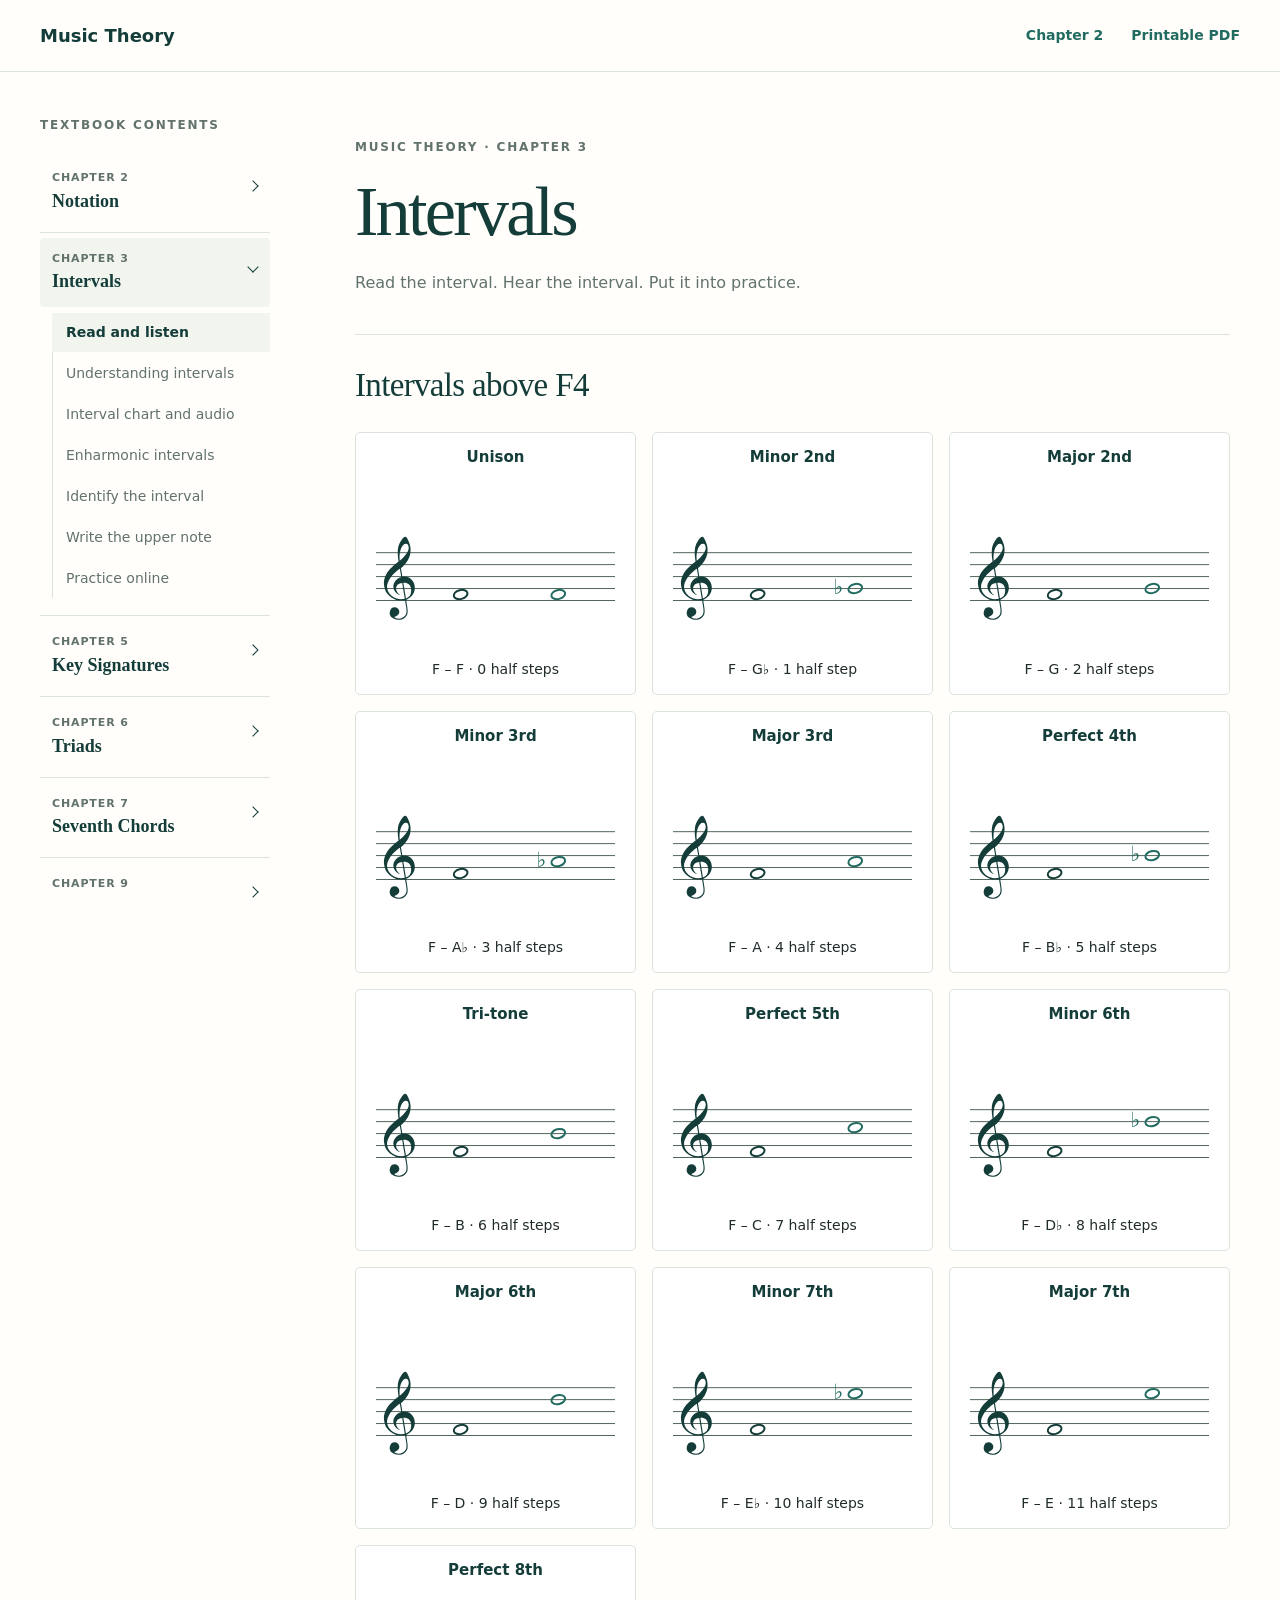
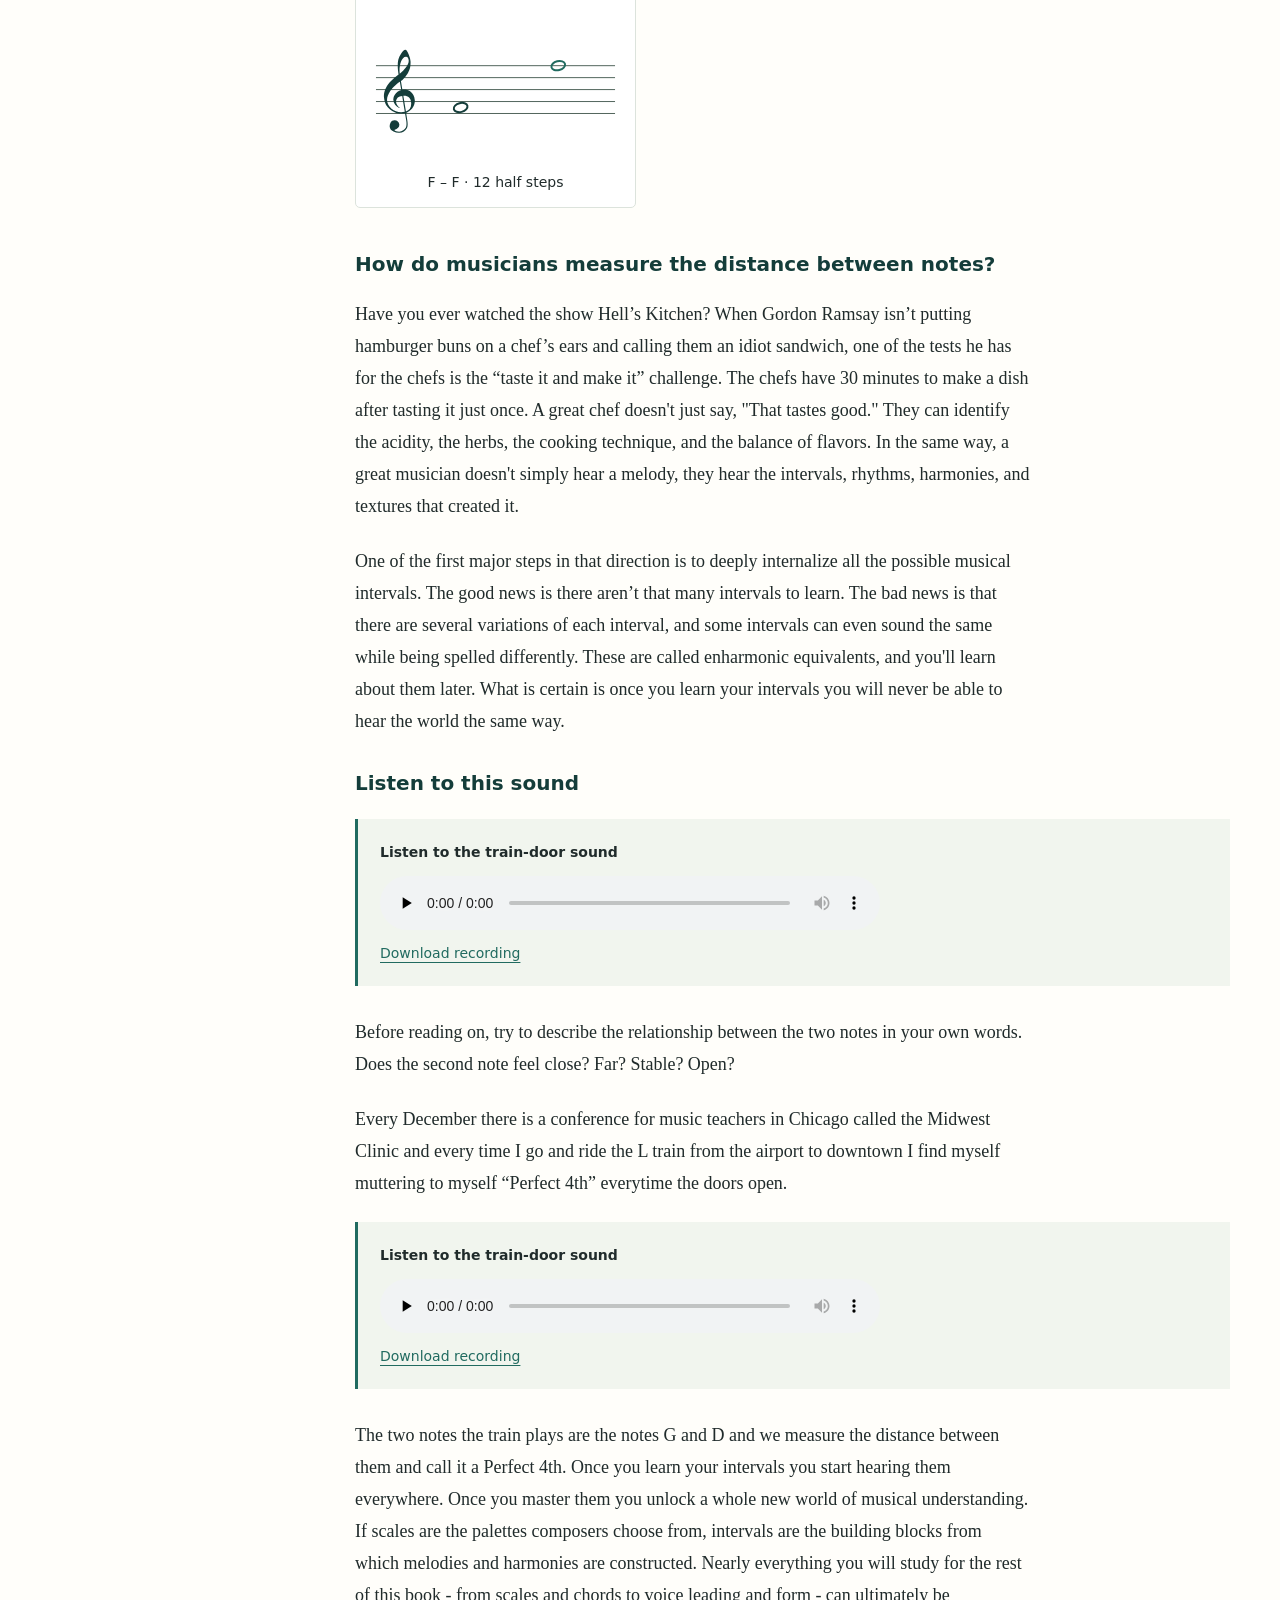
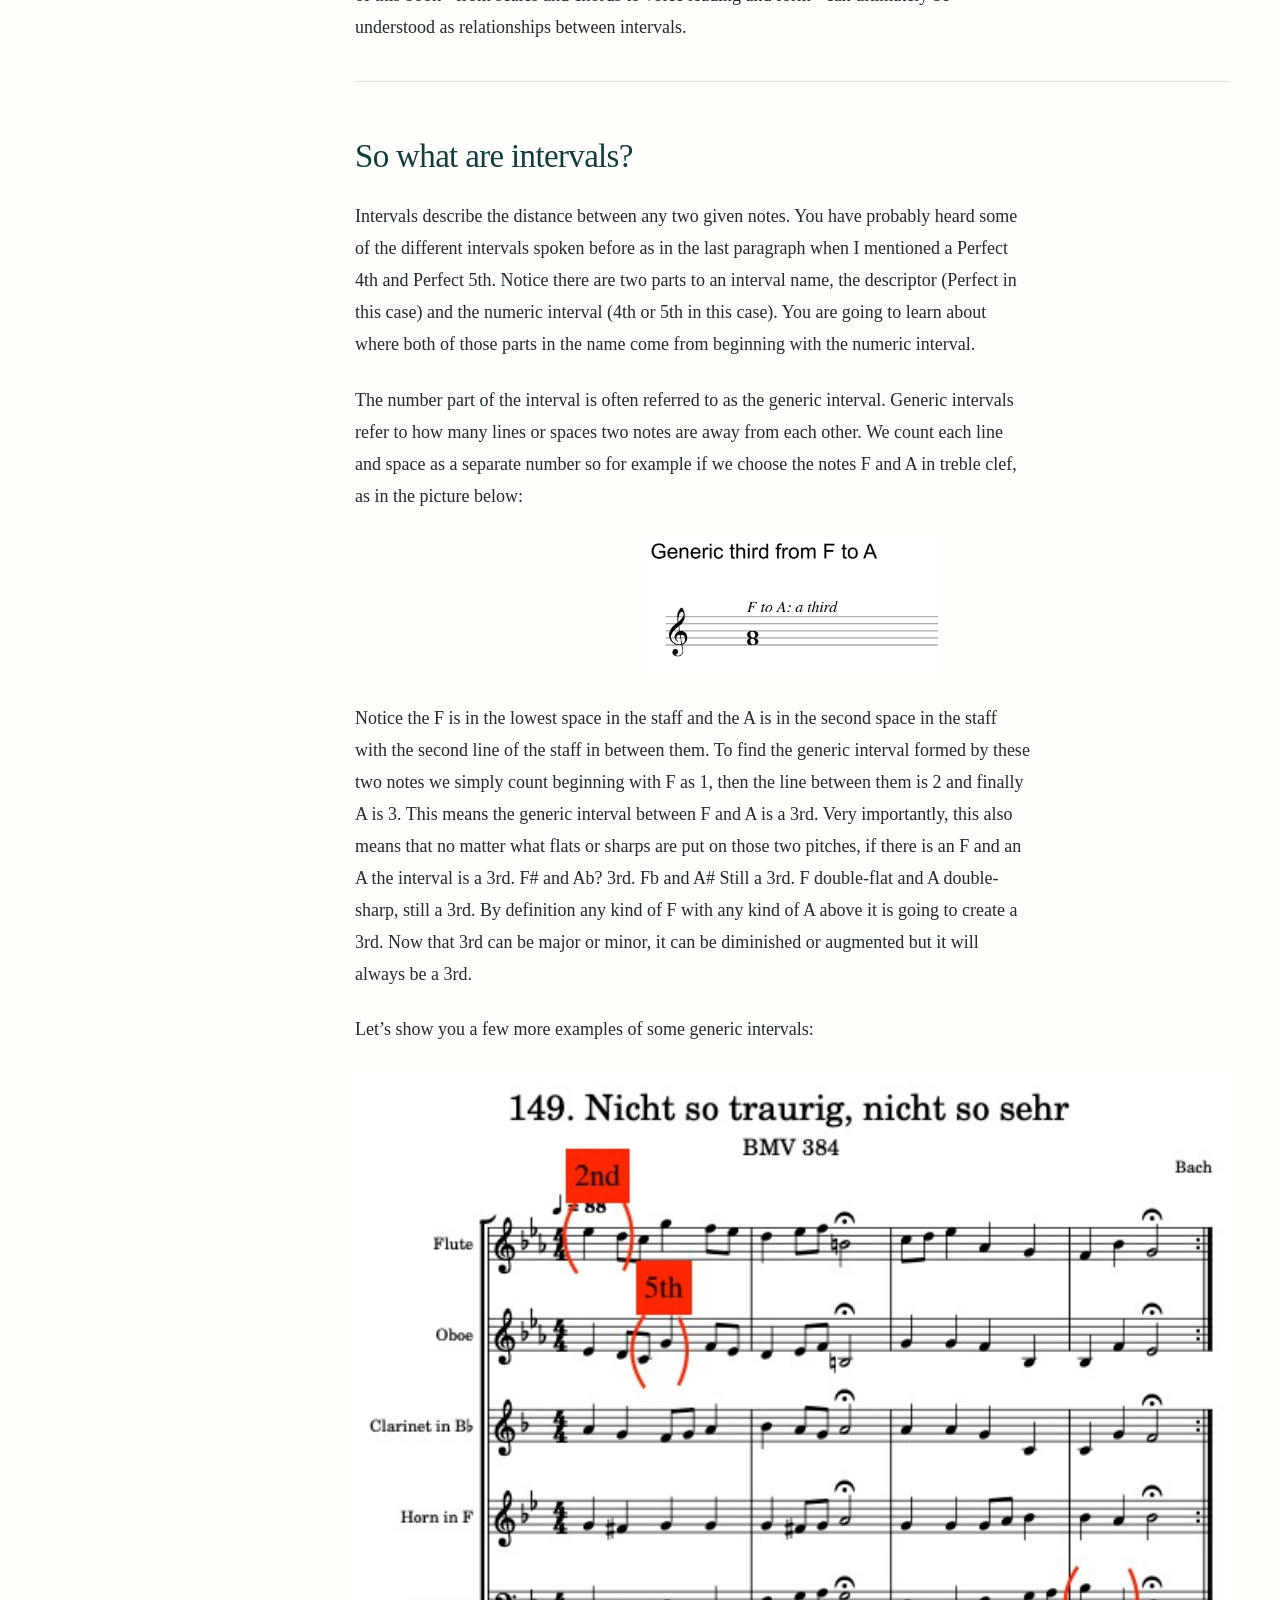
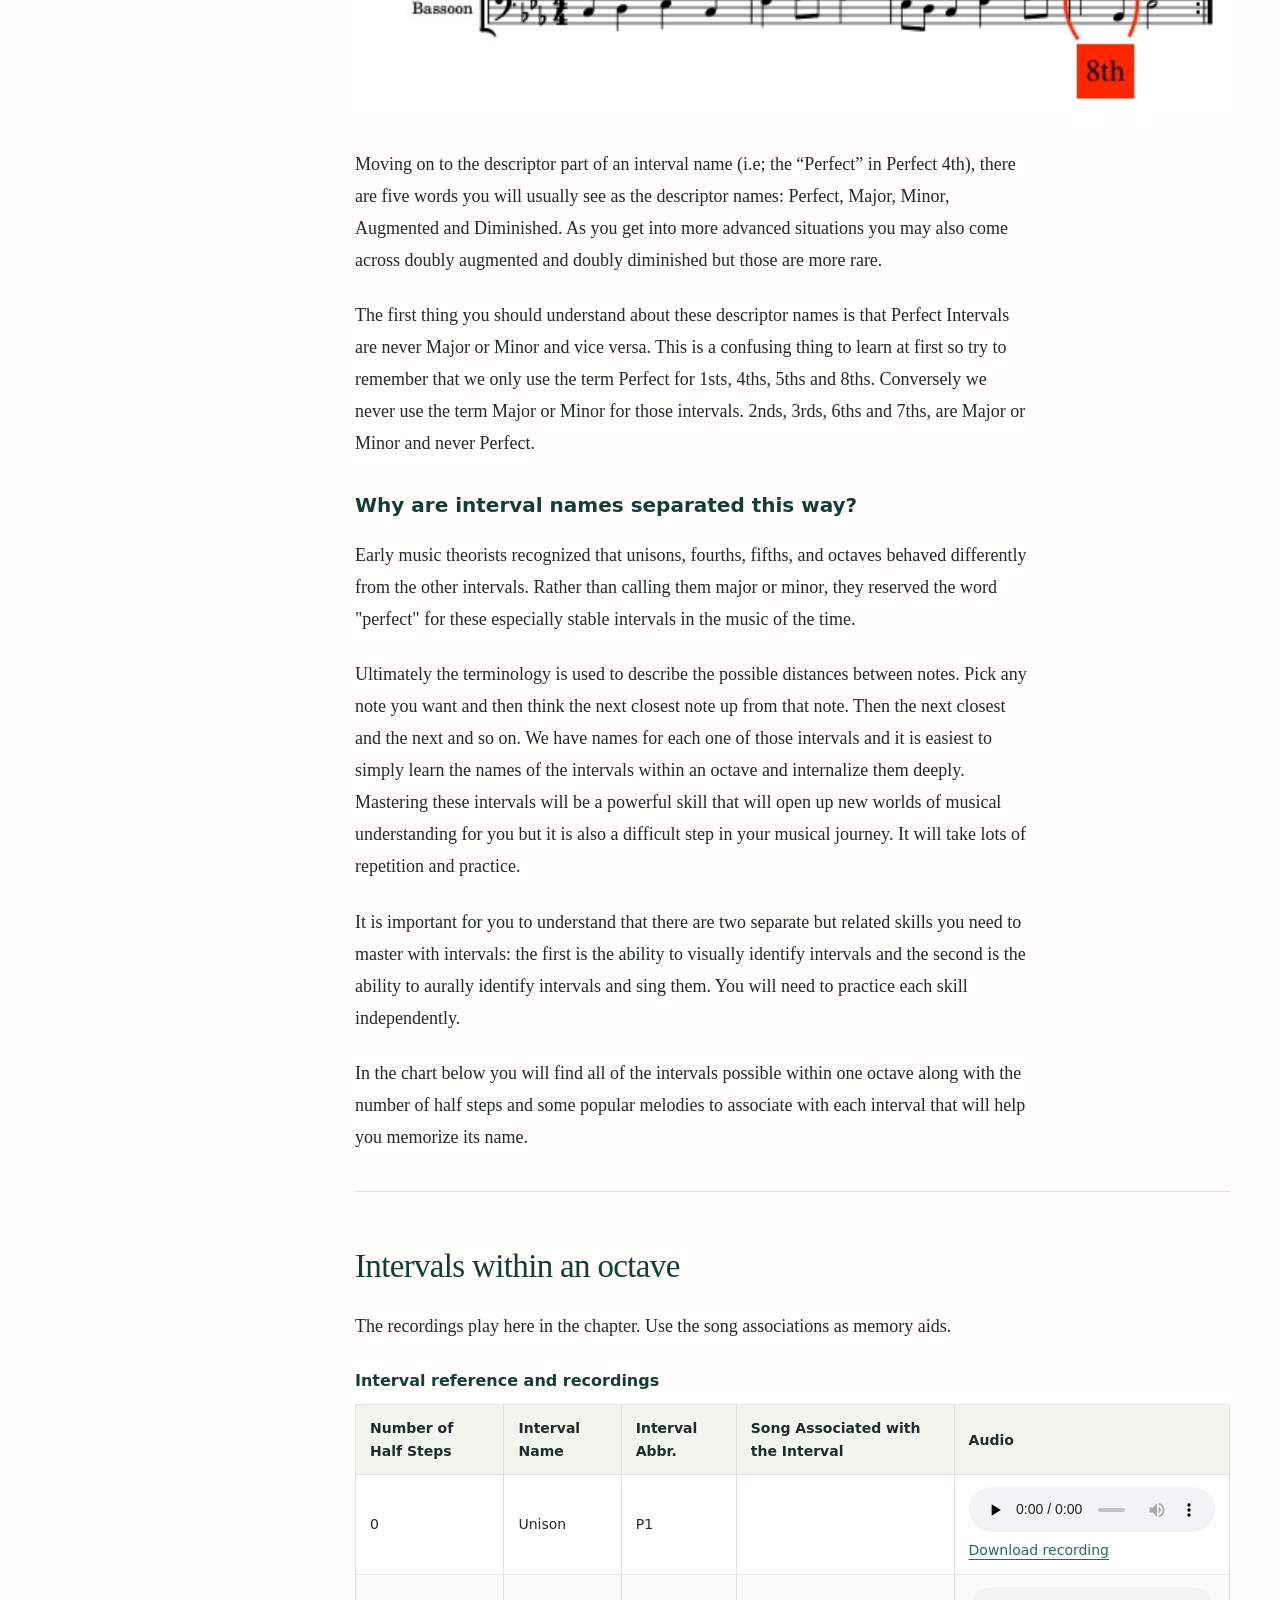
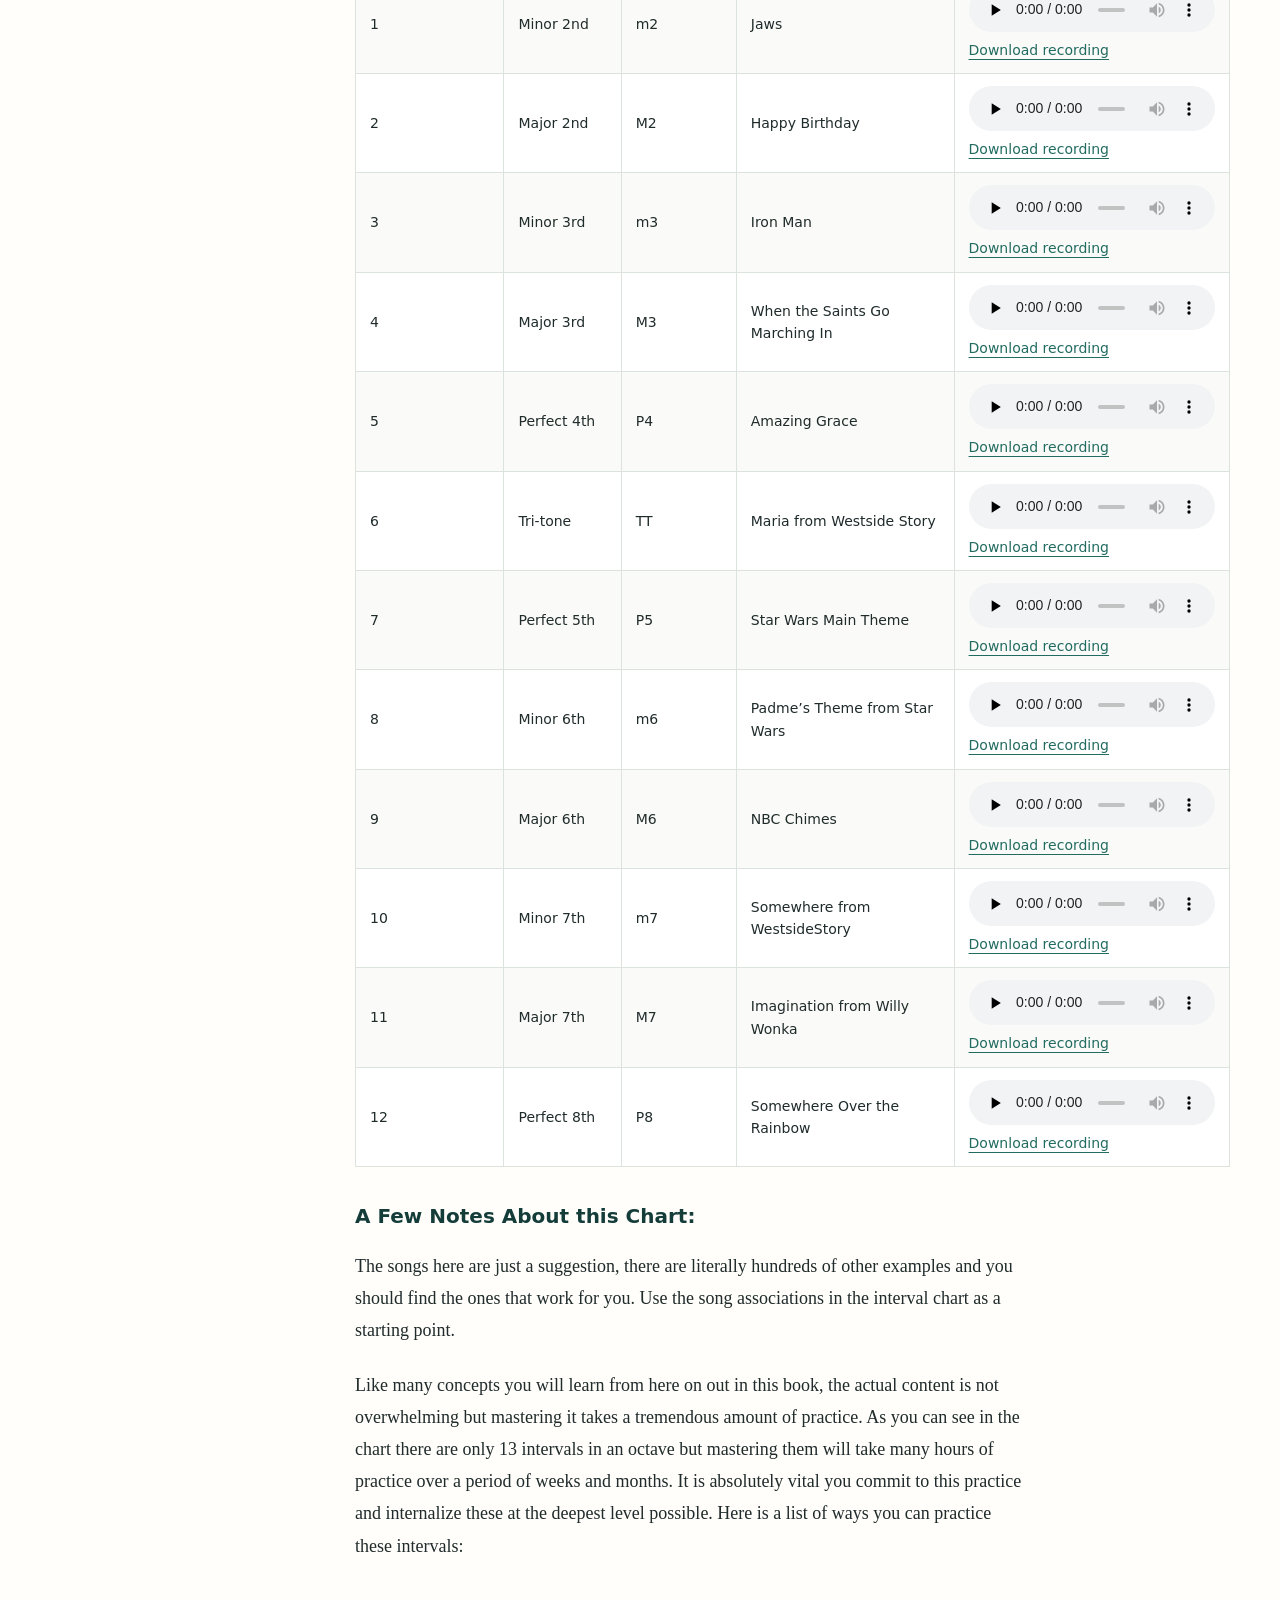
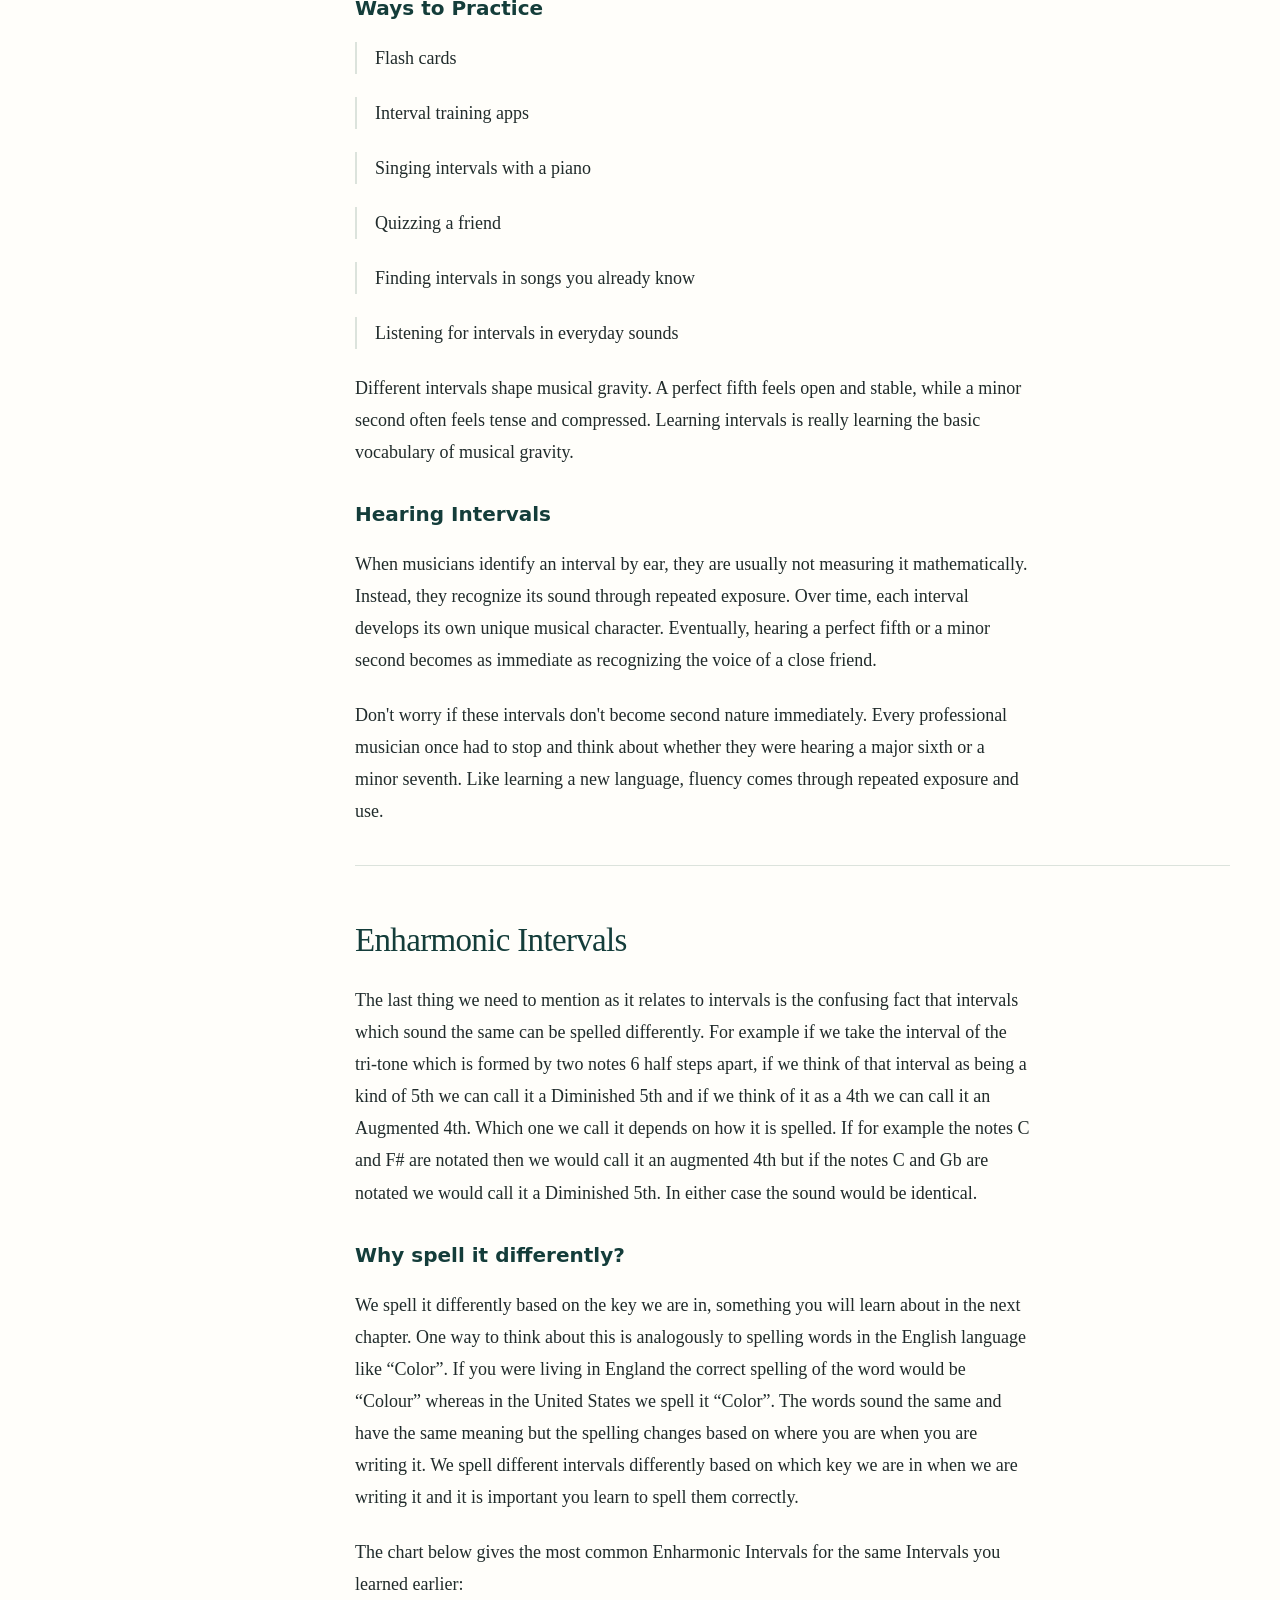
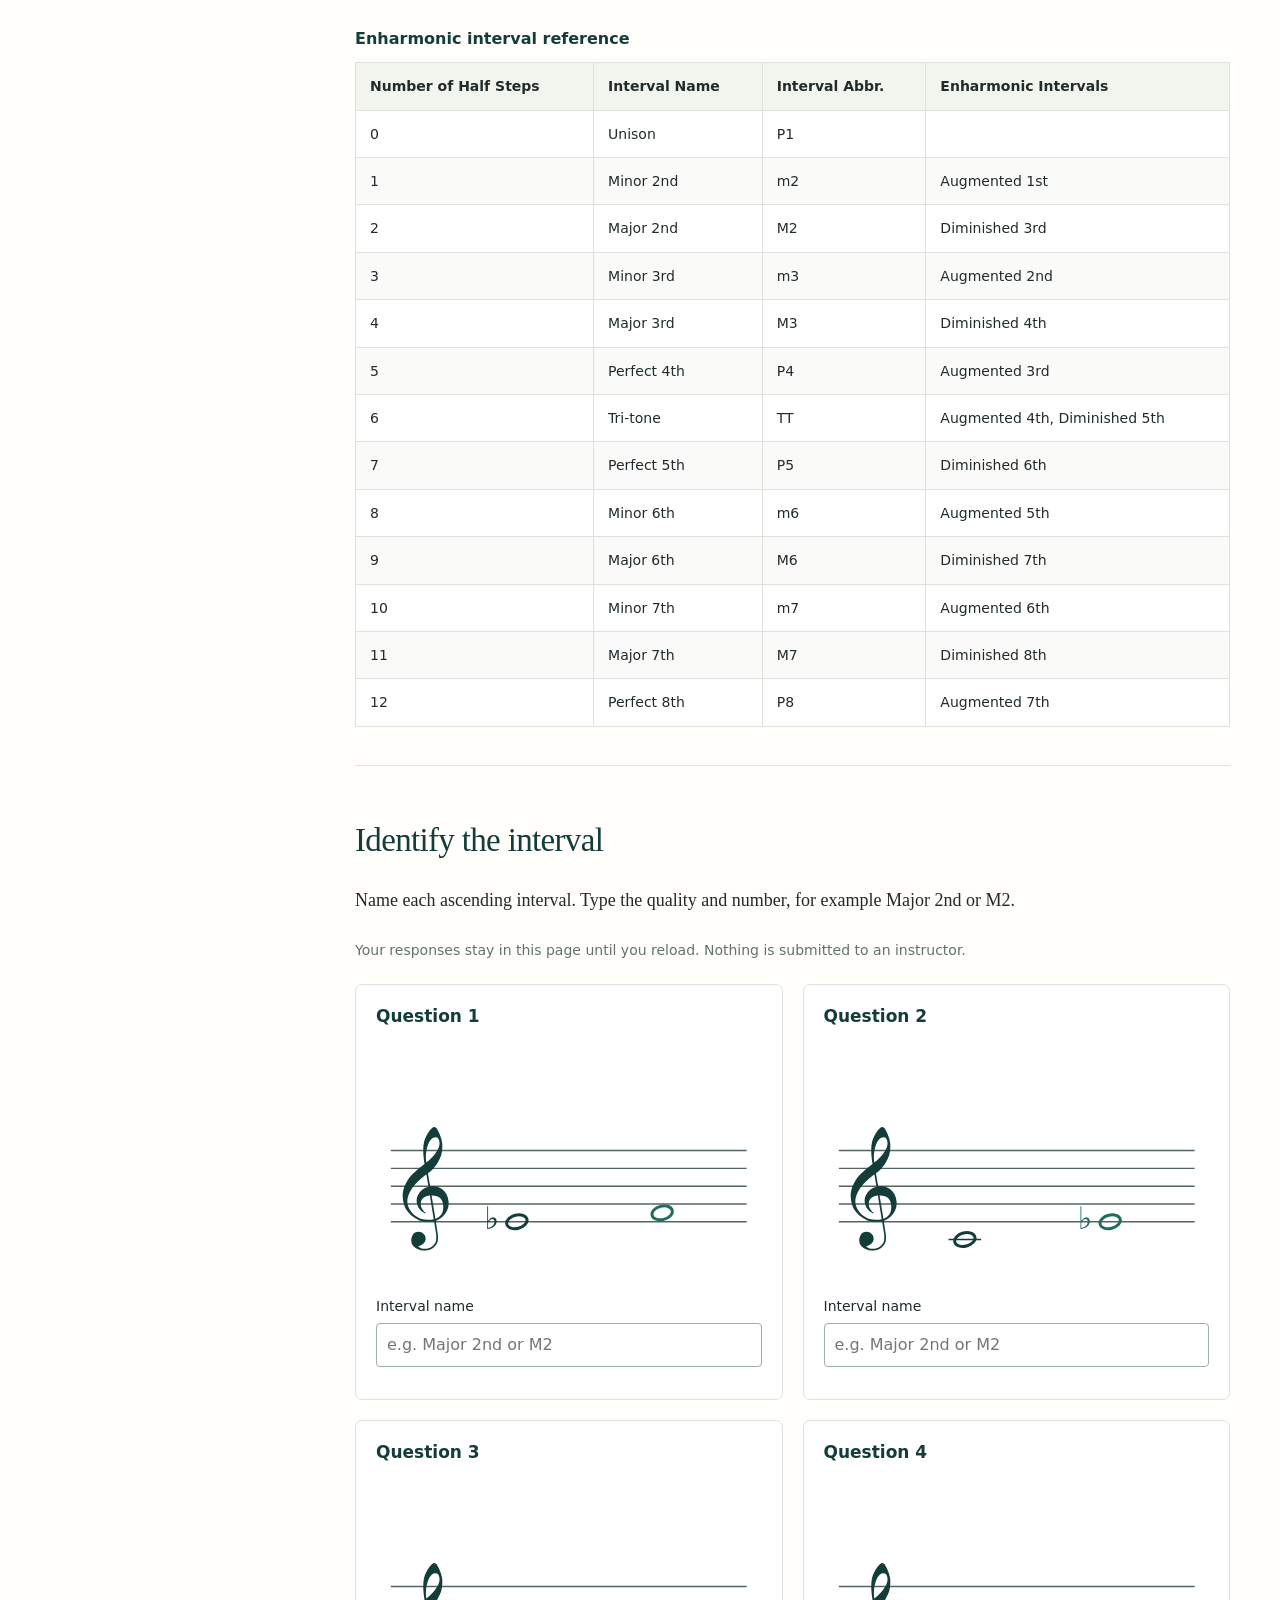
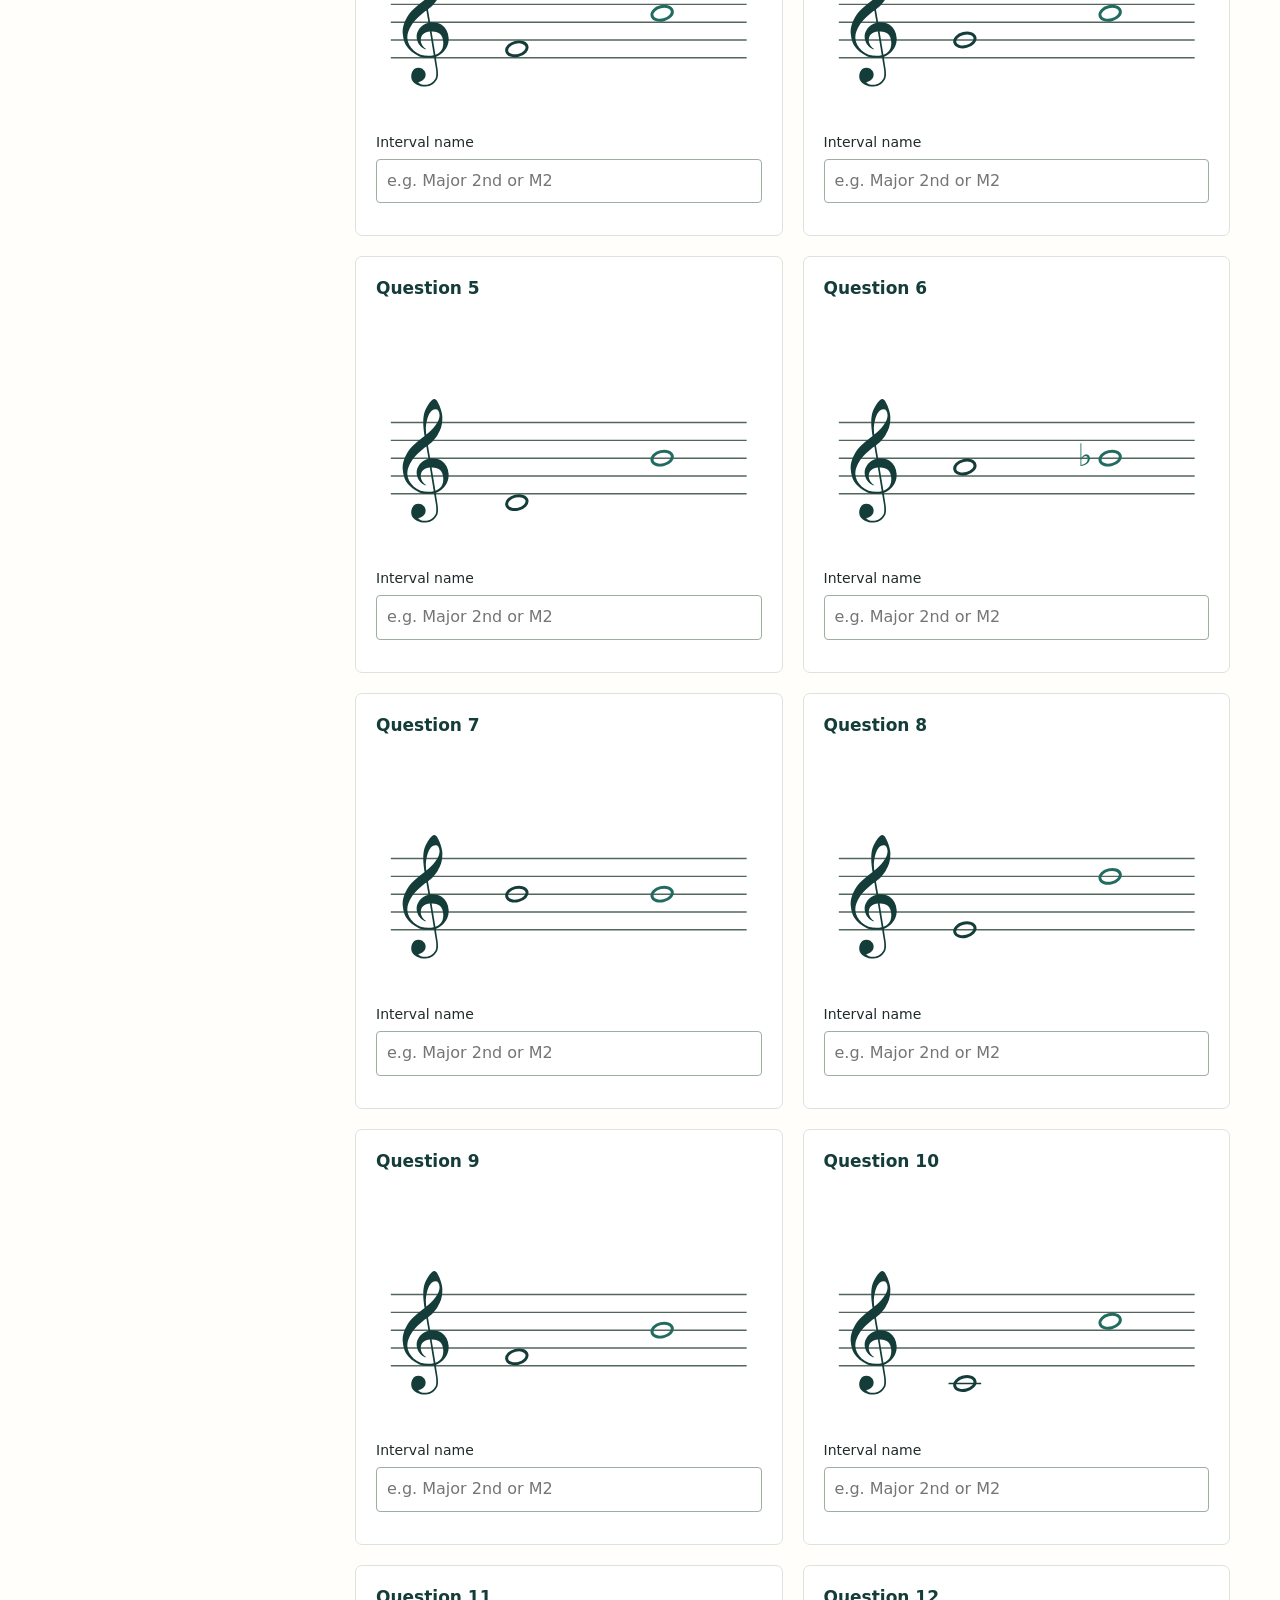
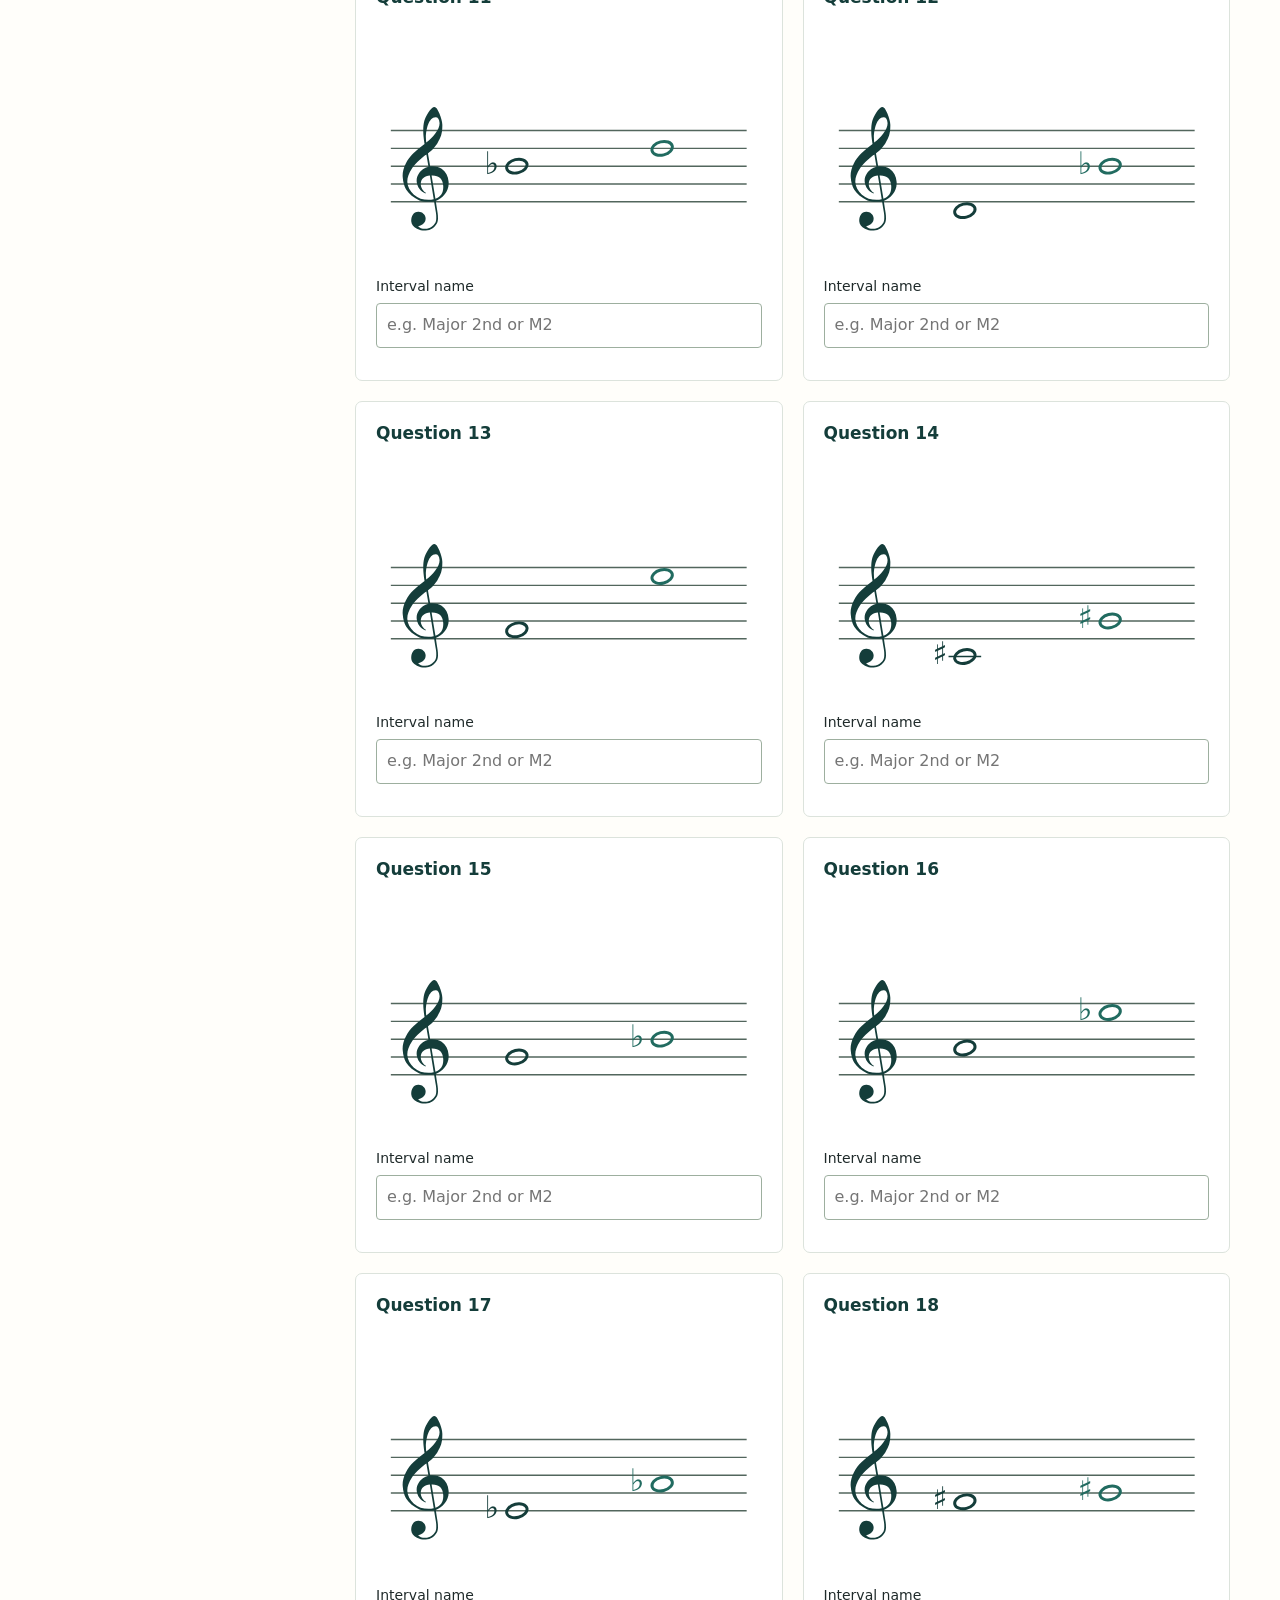
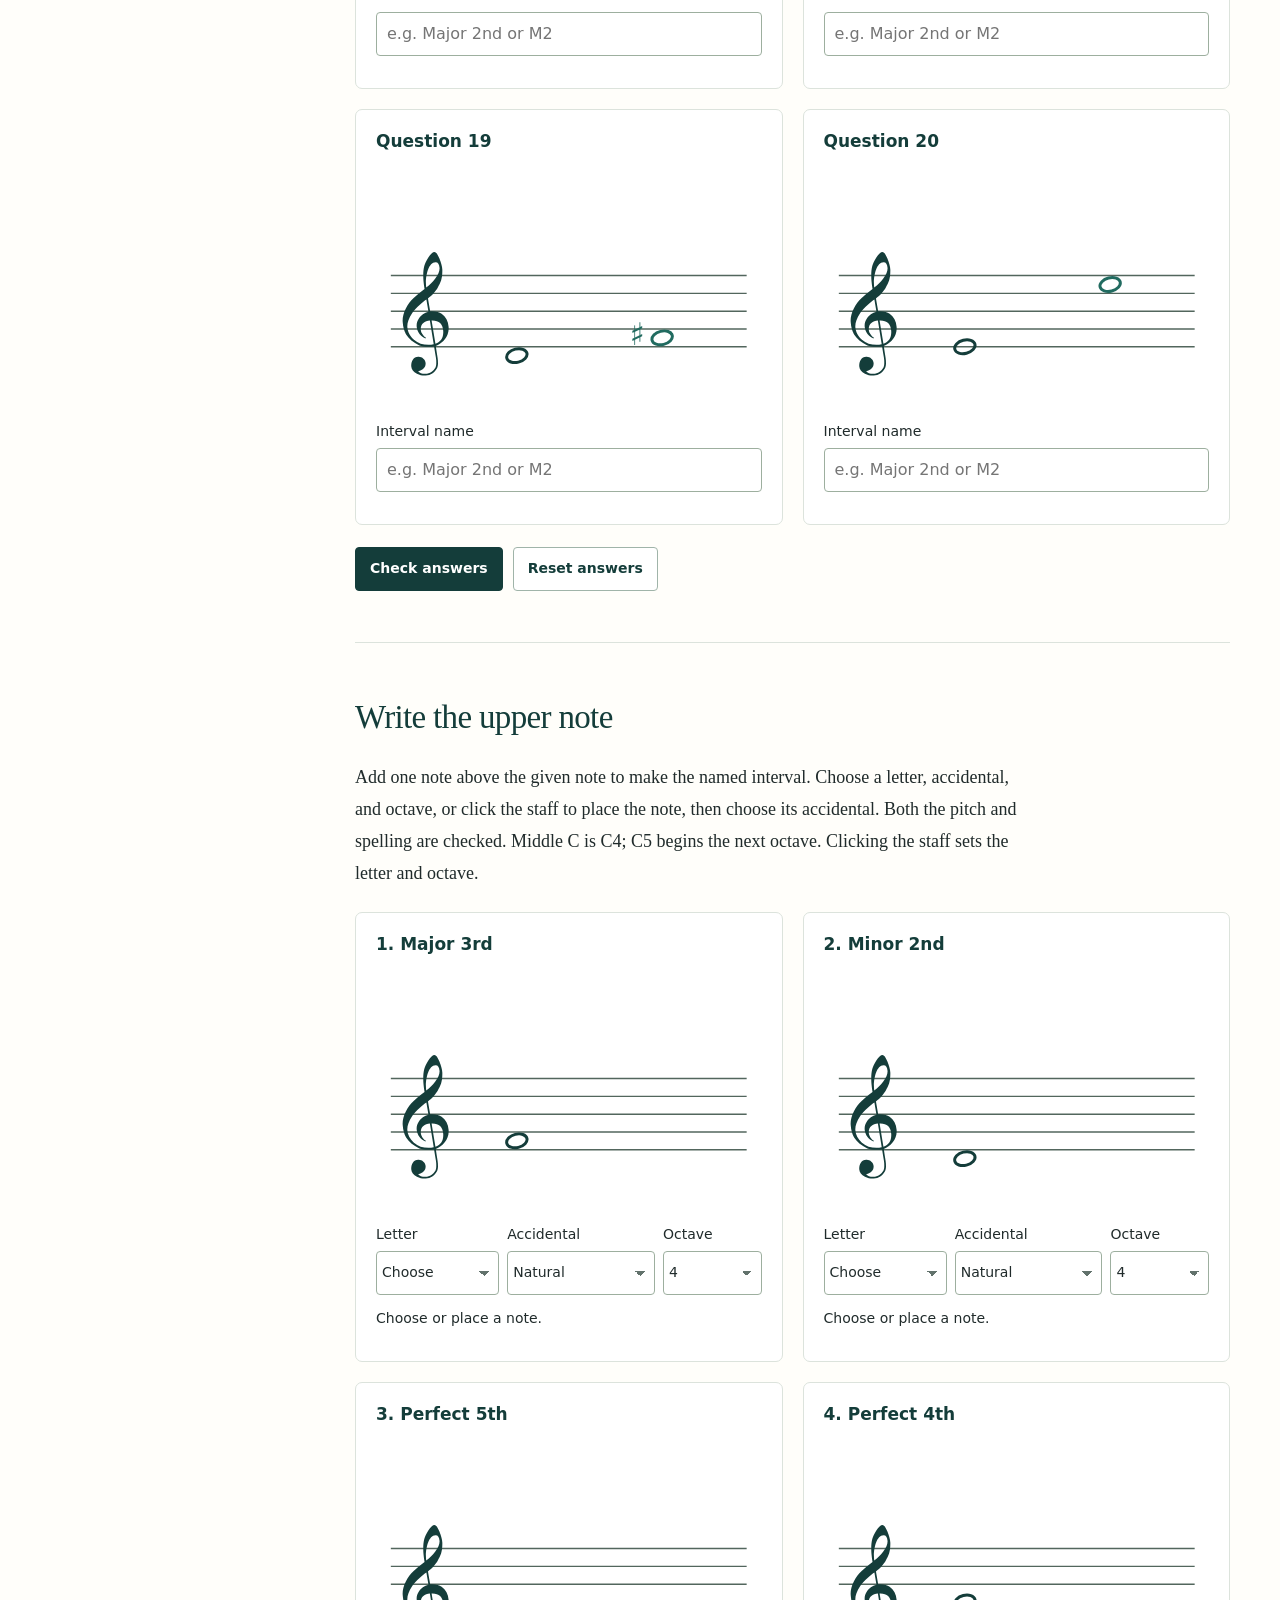
==== commit 3d0535dd: "Publish Chapter 9 Roman Numerals with interactive practice" ====
--- a/chapter-3/index.html
+++ b/chapter-3/index.html
@@ -1 +1 @@
-<!doctype html><html lang="en"><head><meta charset="utf-8"><meta name="viewport" content="width=device-width,initial-scale=1"><meta name="description" content="Chapter 3 Intervals: read and hear intervals, identify 20 examples, and construct 20 intervals on the staff."><meta name="theme-color" content="#143d3a"><title>Chapter 3 · Intervals</title><link rel="stylesheet" href="styles.css"><script src="../book-navigation.js?v=20261122" defer></script><script src="theory-data.js" defer></script><script src="theory.js?v=20261122-whole-notes" defer></script><script src="app.js?v=20261122-navigation" defer></script><link rel="stylesheet" href="../book-navigation.css?v=20261122"></head><body><a class="skip-link" href="#main">Skip to chapter</a><div class="reading-progress" aria-hidden="true"></div><header class="site-header"><a class="book-title" href="../">Music Theory</a><div class="header-actions"><a href="../">Chapter 2</a><a href="assets/chapter-3-print.pdf?v=20261122-whole-notes" download>Printable PDF</a><button type="button" id="menu-toggle" aria-expanded="false" aria-controls="chapter-navigation">Chapters</button></div></header><div class="book-layout"><aside class="sidebar" id="chapter-navigation"><p class="eyebrow">Textbook contents</p><nav class="book-chapters" aria-label="Textbook chapters"><details class="chapter-group"><summary><span class="chapter-number">Chapter 2</span><span class="chapter-name">Notation</span></summary><div class="chapter-topics"><a href="../#opening">Read and listen</a><a href="../#pitch">Notating Pitch</a><a href="../#accidentals">Accidentals</a><a href="../#practicing">A Quick Note on Practicing</a><a href="../#rhythm">Rhythmic Notation</a><a href="../#dots">Dotted Rhythms</a><a href="../#meter">Meter and Time Signatures</a><a href="../#score-practice">Read the score</a><a href="../#practice">Practice exercise</a></div></details><details class="chapter-group is-current-chapter" data-current-chapter open><summary><span class="chapter-number">Chapter 3</span><span class="chapter-name">Intervals</span><span class="nav-sr-only"> (current chapter)</span></summary><div class="chapter-topics"><a href="#opening">Read and listen</a><a href="#understanding">Understanding intervals</a><a href="#interval-chart">Interval chart and audio</a><a href="#enharmonic">Enharmonic intervals</a><a href="#identify">Identify the interval</a><a href="#construct">Write the upper note</a><a href="#practice-online">Practice online</a></div></details><details class="chapter-group"><summary><span class="chapter-number">Chapter 5</span><span class="chapter-name">Key Signatures</span></summary><div class="chapter-topics"><a href="../chapter-5/#opening">Read and listen</a><a href="../chapter-5/#key-and-signature">Key vs. Key Signature</a><a href="../chapter-5/#why-signatures">Why Key Signatures Exist</a><a href="../chapter-5/#key-centers">The 12 Major Key Centers</a><a href="../chapter-5/#accidental-order">The Order of Flats and Sharps</a><a href="../chapter-5/#flat-keys">Finding Major Key Signatures with Flats</a><a href="../chapter-5/#flat-shortcut">The Shortcut for Flat Keys</a><a href="../chapter-5/#sharp-keys">Finding Major Key Signatures with Sharps</a><a href="../chapter-5/#sharp-shortcut">The Shortcut for Sharp Keys</a><a href="../chapter-5/#circle-reference">The Circle of Fifths</a><a href="../chapter-5/#related-keys">A Map of Musical Distance</a><a href="../chapter-5/#relative-minor">Major and Minor Key Signatures</a><a href="../chapter-5/#minor-accidentals">Key Signature vs. Actual Notes in Minor</a><a href="../chapter-5/#musical-context">Why This Matters</a><a href="../chapter-5/#practice">Practice</a><a href="../chapter-5/#identify">Practice Set 1: Identify the Major Key</a><a href="../chapter-5/#count">Practice Set 2: Name the Number of Sharps or Flats</a><a href="../chapter-5/#minor">Practice Set 3: Find the Relative Minor</a><a href="../chapter-5/#musical-challenge">Practice Set 4: Musical Challenge</a><a href="../chapter-5/#complete-circle">Practice Set 5: Complete the Circle of Fifths</a><a href="../chapter-5/#practice-online">Practice online</a><a href="../chapter-5/#printable">Printable chapter</a></div></details><details class="chapter-group"><summary><span class="chapter-number">Chapter 6</span><span class="chapter-name">Triads</span></summary><div class="chapter-topics"><a href="../chapter-6/#opening">Read and listen</a><a href="../chapter-6/#intervals-to-chords">From Intervals to Chords</a><a href="../chapter-6/#tertian">What Is Tertian Harmony?</a><a href="../chapter-6/#triad-members">What Is a Triad?</a><a href="../chapter-6/#four-types">The Four Types of Triads</a><a href="../chapter-6/#major">Major Triads</a><a href="../chapter-6/#minor">Minor Triads</a><a href="../chapter-6/#augmented">Augmented Triads</a><a href="../chapter-6/#diminished">Diminished Triads</a><a href="../chapter-6/#compare">Comparing All Four Triads</a><a href="../chapter-6/#relationships">A Better Way to Think About Triads</a><a href="../chapter-6/#construction">How to Build Any Triad</a><a href="../chapter-6/#gravity">Triads and Musical Gravity</a><a href="../chapter-6/#inversions">Triad Inversions</a><a href="../chapter-6/#bass-and-root">Bass and Root Are Not the Same Thing</a><a href="../chapter-6/#voicing">Inversion vs. Voicing</a><a href="../chapter-6/#summary">Summary</a><a href="../chapter-6/#challenge">Musical Challenge</a><a href="../chapter-6/#practice">Practice Questions</a><a href="../chapter-6/#build">Practice 1: Building Triads</a><a href="../chapter-6/#identify">Practice 2: Identifying Triads</a><a href="../chapter-6/#invert">Practice 3: Triad Inversions</a><a href="../chapter-6/#practice-online">Practice online</a><a href="../chapter-6/#ear-training">Practice 4: Ear Training</a><a href="../chapter-6/#printable">Printable chapter</a></div></details><details class="chapter-group"><summary><span class="chapter-number">Chapter 7</span><span class="chapter-name">Seventh Chords</span></summary><div class="chapter-topics"><a href="../chapter-7/#opening">Read and listen</a><a href="../chapter-7/#five-types">Five Common Seventh-Chord Qualities</a><a href="../chapter-7/#major-seventh">Major Seventh Chords</a><a href="../chapter-7/#dominant-seventh">Dominant Seventh Chords</a><a href="../chapter-7/#dominant-function">Why Is It Called Dominant Seventh?</a><a href="../chapter-7/#minor-seventh">Minor Seventh Chords</a><a href="../chapter-7/#half-diminished">Half-Diminished Seventh Chords</a><a href="../chapter-7/#fully-diminished">Fully Diminished Seventh Chords</a><a href="../chapter-7/#spelling">Why B Double-Flat?</a><a href="../chapter-7/#compare">Comparing the Five Seventh Chords</a><a href="../chapter-7/#inversions">Seventh-Chord Inversions</a><a href="../chapter-7/#identify-inversions">Identifying Chords Outside Root Position</a><a href="../chapter-7/#gravity">Harmony and Musical Gravity</a><a href="../chapter-7/#relationships">A Better Way to Think About Harmony</a><a href="../chapter-7/#summary">Summary</a><a href="../chapter-7/#practice">Practice Questions</a><a href="../chapter-7/#build">Practice 1: Building Seventh Chords</a><a href="../chapter-7/#identify">Practice 2: Identifying Seventh Chords</a><a href="../chapter-7/#invert">Practice 3: Seventh-Chord Inversions</a><a href="../chapter-7/#practice-online">Practice online</a><a href="../chapter-7/#aural-practice">Aural practice</a><a href="../chapter-7/#printable">Printable chapter</a></div></details></nav><p class="sidebar-note">Read at your own pace.<br>Listen as often as you need.</p></aside><main id="main"><section id="opening"><header class="chapter-heading"><p class="eyebrow">Music Theory · Chapter 3</p><h1>Intervals</h1><p class="chapter-deck">Read the interval. Hear the interval. Put it into practice.</p></header><h2>Intervals above F4</h2><div class="overview" id="interval-overview"></div><h3>How do musicians measure the distance between notes?</h3><p>Have you ever watched the show Hell’s Kitchen? When Gordon Ramsay isn’t putting hamburger buns on a chef’s ears and calling them an idiot sandwich, one of the tests he has for the chefs is the “taste it and make it” challenge. The chefs have 30 minutes to make a dish after tasting it just once. A great chef doesn't just say, "That tastes good." They can identify the acidity, the herbs, the cooking technique, and the balance of flavors. In the same way, a great musician doesn't simply hear a melody, they hear the intervals, rhythms, harmonies, and textures that created it.</p><p>One of the first major steps in that direction is to deeply internalize all the possible musical intervals. The good news is there aren’t that many intervals to learn. The bad news is that there are several variations of each interval, and some intervals can even sound the same while being spelled differently. These are called enharmonic equivalents, and you'll learn about them later. What is certain is once you learn your intervals you will never be able to hear the world the same way.</p><h3>Listen to this sound</h3><div class="inline-player"><p><b>Listen to the train-door sound</b></p><audio controls preload="none" src="assets/54.mp3">Use the download link below to listen.</audio><a href="assets/54.mp3" download>Download recording</a></div><p>Before reading on, try to describe the relationship between the two notes in your own words. Does the second note feel close? Far? Stable? Open?</p><p>Every December there is a conference for music teachers in Chicago called the Midwest Clinic and every time I go and ride the L train from the airport to downtown I find myself muttering to myself “Perfect 4th” everytime the doors open.</p><div class="inline-player"><p><b>Listen to the train-door sound</b></p><audio controls preload="none" src="assets/54.mp3">Use the download link below to listen.</audio><a href="assets/54.mp3" download>Download recording</a></div><p>The two notes the train plays are the notes G and D and we measure the distance between them and call it a Perfect 4th. Once you learn your intervals you start hearing them everywhere. Once you master them you unlock a whole new world of musical understanding. If scales are the palettes composers choose from, intervals are the building blocks from which melodies and harmonies are constructed. Nearly everything you will study for the rest of this book - from scales and chords to voice leading and form - can ultimately be understood as relationships between intervals.</p></section><section id="understanding"><h2>So what are intervals?</h2><p>Intervals describe the distance between any two given notes. You have probably heard some of the different intervals spoken before as in the last paragraph when I mentioned a Perfect 4th and Perfect 5th. Notice there are two parts to an interval name, the descriptor (Perfect in this case) and the numeric interval (4th or 5th in this case). You are going to learn about where both of those parts in the name come from beginning with the numeric interval.</p><p>The number part of the interval is often referred to as the generic interval. Generic intervals refer to how many lines or spaces two notes are away from each other. We count each line and space as a separate number so for example if we choose the notes F and A in treble clef, as in the picture below:</p><figure class="notation generic-third"><button type="button" class="image-zoom" data-image="assets/generic-third.png" data-alt="Generic third from F to A" aria-label="Enlarge Generic third from F to A"><img src="assets/generic-third.png" alt="Generic third from F to A" loading="lazy" width="916" height="435"><span class="zoom-label">Enlarge</span></button></figure><p>Notice the F is in the lowest space in the staff and the A is in the second space in the staff with the second line of the staff in between them. To find the generic interval formed by these two notes we simply count beginning with F as 1, then the line between them is 2 and finally A is 3. This means the generic interval between F and A is a 3rd. Very importantly, this also means that no matter what flats or sharps are put on those two pitches, if there is an F and an A the interval is a 3rd. F# and Ab? 3rd. Fb and A# Still a 3rd. F double-flat and A double-sharp, still a 3rd. By definition any kind of F with any kind of A above it is going to create a 3rd. Now that 3rd can be major or minor, it can be diminished or augmented but it will always be a 3rd.</p><p>Let’s show you a few more examples of some generic intervals:</p><figure class="notation "><button type="button" class="image-zoom" data-image="assets/chorale-intervals.jpg" data-alt="Second, fifth, and octave annotated in the chorale" aria-label="Enlarge Second, fifth, and octave annotated in the chorale"><img src="assets/chorale-intervals.jpg" alt="Second, fifth, and octave annotated in the chorale" loading="lazy" width="548" height="403"><span class="zoom-label">Enlarge</span></button></figure><p>Moving on to the descriptor part of an interval name (i.e; the “Perfect” in Perfect 4th), there are five words you will usually see as the descriptor names: Perfect, Major, Minor, Augmented and Diminished. As you get into more advanced situations you may also come across doubly augmented and doubly diminished but those are more rare.</p><p>The first thing you should understand about these descriptor names is that Perfect Intervals are never Major or Minor and vice versa. This is a confusing thing to learn at first so try to remember that we only use the term Perfect for 1sts, 4ths, 5ths and 8ths. Conversely we never use the term Major or Minor for those intervals. 2nds, 3rds, 6ths and 7ths, are Major or Minor and never Perfect.</p><h3>Why are interval names separated this way?</h3><p>Early music theorists recognized that unisons, fourths, fifths, and octaves behaved differently from the other intervals. Rather than calling them major or minor, they reserved the word "perfect" for these especially stable intervals in the music of the time.</p><p>Ultimately the terminology is used to describe the possible distances between notes. Pick any note you want and then think the next closest note up from that note. Then the next closest and the next and so on. We have names for each one of those intervals and it is easiest to simply learn the names of the intervals within an octave and internalize them deeply. Mastering these intervals will be a powerful skill that will open up new worlds of musical understanding for you but it is also a difficult step in your musical journey. It will take lots of repetition and practice.</p><p>It is important for you to understand that there are two separate but related skills you need to master with intervals: the first is the ability to visually identify intervals and the second is the ability to aurally identify intervals and sing them. You will need to practice each skill independently.</p><p>In the chart below you will find all of the intervals possible within one octave along with the number of half steps and some popular melodies to associate with each interval that will help you memorize its name.</p></section><section id="interval-chart"><h2>Intervals within an octave</h2><p>The recordings play here in the chapter. Use the song associations as memory aids.</p><div class="table-scroll" tabindex="0" aria-label="Scrollable interval reference table"><table class="interval-table"><caption>Interval reference and recordings</caption><thead><tr><th scope="col">Number of Half Steps</th><th scope="col">Interval Name</th><th scope="col">Interval Abbr.</th><th scope="col">Song Associated with the Interval</th><th scope="col">Audio</th></tr></thead><tbody><tr><td>0</td><td>Unison</td><td>P1</td><td></td><td><audio controls preload="none" src="assets/57.mp3" aria-label="Listen to Unison"></audio><a class="audio-download" href="assets/57.mp3" download>Download recording</a></td></tr><tr><td>1</td><td>Minor 2nd</td><td>m2</td><td>Jaws</td><td><audio controls preload="none" src="assets/58.mp3" aria-label="Listen to Minor 2nd"></audio><a class="audio-download" href="assets/58.mp3" download>Download recording</a></td></tr><tr><td>2</td><td>Major 2nd</td><td>M2</td><td>Happy Birthday</td><td><audio controls preload="none" src="assets/59.mp3" aria-label="Listen to Major 2nd"></audio><a class="audio-download" href="assets/59.mp3" download>Download recording</a></td></tr><tr><td>3</td><td>Minor 3rd</td><td>m3</td><td>Iron Man</td><td><audio controls preload="none" src="assets/60.mp3" aria-label="Listen to Minor 3rd"></audio><a class="audio-download" href="assets/60.mp3" download>Download recording</a></td></tr><tr><td>4</td><td>Major 3rd</td><td>M3</td><td>When the Saints Go Marching In</td><td><audio controls preload="none" src="assets/61.mp3" aria-label="Listen to Major 3rd"></audio><a class="audio-download" href="assets/61.mp3" download>Download recording</a></td></tr><tr><td>5</td><td>Perfect 4th</td><td>P4</td><td>Amazing Grace</td><td><audio controls preload="none" src="assets/62.mp3" aria-label="Listen to Perfect 4th"></audio><a class="audio-download" href="assets/62.mp3" download>Download recording</a></td></tr><tr><td>6</td><td>Tri-tone</td><td>TT</td><td>Maria from Westside Story</td><td><audio controls preload="none" src="assets/63.mp3" aria-label="Listen to Tri-tone"></audio><a class="audio-download" href="assets/63.mp3" download>Download recording</a></td></tr><tr><td>7</td><td>Perfect 5th</td><td>P5</td><td>Star Wars Main Theme</td><td><audio controls preload="none" src="assets/64.mp3" aria-label="Listen to Perfect 5th"></audio><a class="audio-download" href="assets/64.mp3" download>Download recording</a></td></tr><tr><td>8</td><td>Minor 6th</td><td>m6</td><td>Padme’s Theme from Star Wars</td><td><audio controls preload="none" src="assets/65.mp3" aria-label="Listen to Minor 6th"></audio><a class="audio-download" href="assets/65.mp3" download>Download recording</a></td></tr><tr><td>9</td><td>Major 6th</td><td>M6</td><td>NBC Chimes</td><td><audio controls preload="none" src="assets/66.mp3" aria-label="Listen to Major 6th"></audio><a class="audio-download" href="assets/66.mp3" download>Download recording</a></td></tr><tr><td>10</td><td>Minor 7th</td><td>m7</td><td>Somewhere from WestsideStory</td><td><audio controls preload="none" src="assets/67.mp3" aria-label="Listen to Minor 7th"></audio><a class="audio-download" href="assets/67.mp3" download>Download recording</a></td></tr><tr><td>11</td><td>Major 7th</td><td>M7</td><td>Imagination from Willy Wonka</td><td><audio controls preload="none" src="assets/68.mp3" aria-label="Listen to Major 7th"></audio><a class="audio-download" href="assets/68.mp3" download>Download recording</a></td></tr><tr><td>12</td><td>Perfect 8th</td><td>P8</td><td>Somewhere Over the Rainbow</td><td><audio controls preload="none" src="assets/69.mp3" aria-label="Listen to Perfect 8th"></audio><a class="audio-download" href="assets/69.mp3" download>Download recording</a></td></tr></tbody></table></div><h3>A Few Notes About this Chart:</h3><p>The songs here are just a suggestion, there are literally hundreds of other examples and you should find the ones that work for you. Use the song associations in the interval chart as a starting point.</p><p>Like many concepts you will learn from here on out in this book, the actual content is not overwhelming but mastering it takes a tremendous amount of practice. As you can see in the chart there are only 13 intervals in an octave but mastering them will take many hours of practice over a period of weeks and months. It is absolutely vital you commit to this practice and internalize these at the deepest level possible. Here is a list of ways you can practice these intervals:</p><h3>Ways to Practice</h3><p class="practice-method">Flash cards</p><p class="practice-method">Interval training apps</p><p class="practice-method">Singing intervals with a piano</p><p class="practice-method">Quizzing a friend</p><p class="practice-method">Finding intervals in songs you already know</p><p class="practice-method">Listening for intervals in everyday sounds</p><p>Different intervals shape musical gravity. A perfect fifth feels open and stable, while a minor second often feels tense and compressed. Learning intervals is really learning the basic vocabulary of musical gravity.</p><h3>Hearing Intervals</h3><p>When musicians identify an interval by ear, they are usually not measuring it mathematically. Instead, they recognize its sound through repeated exposure. Over time, each interval develops its own unique musical character. Eventually, hearing a perfect fifth or a minor second becomes as immediate as recognizing the voice of a close friend.</p><p>Don't worry if these intervals don't become second nature immediately. Every professional musician once had to stop and think about whether they were hearing a major sixth or a minor seventh. Like learning a new language, fluency comes through repeated exposure and use.</p></section><section id="enharmonic"><h2>Enharmonic Intervals</h2><p>The last thing we need to mention as it relates to intervals is the confusing fact that intervals which sound the same can be spelled differently. For example if we take the interval of the tri-tone which is formed by two notes 6 half steps apart, if we think of that interval as being a kind of 5th we can call it a Diminished 5th and if we think of it as a 4th we can call it an Augmented 4th. Which one we call it depends on how it is spelled. If for example the notes C and F# are notated then we would call it an augmented 4th but if the notes C and Gb are notated we would call it a Diminished 5th. In either case the sound would be identical.</p><h3>Why spell it differently?</h3><p>We spell it differently based on the key we are in, something you will learn about in the next chapter. One way to think about this is analogously to spelling words in the English language like “Color”. If you were living in England the correct spelling of the word would be “Colour” whereas in the United States we spell it “Color”. The words sound the same and have the same meaning but the spelling changes based on where you are when you are writing it. We spell different intervals differently based on which key we are in when we are writing it and it is important you learn to spell them correctly.</p><p>The chart below gives the most common Enharmonic Intervals for the same Intervals you learned earlier:</p><div class="table-scroll" tabindex="0" aria-label="Scrollable interval reference table"><table><caption>Enharmonic interval reference</caption><thead><tr><th scope="col">Number of Half Steps</th><th scope="col">Interval Name</th><th scope="col">Interval Abbr.</th><th scope="col">Enharmonic Intervals</th></tr></thead><tbody><tr><td>0</td><td>Unison</td><td>P1</td><td></td></tr><tr><td>1</td><td>Minor 2nd</td><td>m2</td><td>Augmented 1st</td></tr><tr><td>2</td><td>Major 2nd</td><td>M2</td><td>Diminished 3rd</td></tr><tr><td>3</td><td>Minor 3rd</td><td>m3</td><td>Augmented 2nd</td></tr><tr><td>4</td><td>Major 3rd</td><td>M3</td><td>Diminished 4th</td></tr><tr><td>5</td><td>Perfect 4th</td><td>P4</td><td>Augmented 3rd</td></tr><tr><td>6</td><td>Tri-tone</td><td>TT</td><td>Augmented 4th, Diminished 5th</td></tr><tr><td>7</td><td>Perfect 5th</td><td>P5</td><td>Diminished 6th</td></tr><tr><td>8</td><td>Minor 6th</td><td>m6</td><td>Augmented 5th</td></tr><tr><td>9</td><td>Major 6th</td><td>M6</td><td>Diminished 7th</td></tr><tr><td>10</td><td>Minor 7th</td><td>m7</td><td>Augmented 6th</td></tr><tr><td>11</td><td>Major 7th</td><td>M7</td><td>Diminished 8th</td></tr><tr><td>12</td><td>Perfect 8th</td><td>P8</td><td>Augmented 7th</td></tr></tbody></table></div></section><section id="identify"><h2>Identify the interval</h2><p>Name each ascending interval. Type the quality and number, for example Major 2nd or M2.</p><p class="practice-help">Your responses stay in this page until you reload. Nothing is submitted to an instructor.</p><div id="identify-mount"></div></section><section id="construct"><h2>Write the upper note</h2><p>Add one note above the given note to make the named interval. Choose a letter, accidental, and octave, or click the staff to place the note, then choose its accidental. Both the pitch and spelling are checked. Middle C is C4; C5 begins the next octave. Clicking the staff sets the letter and octave.</p><div id="construct-mount"></div></section><section id="practice-online"><h2>Practice online</h2><p>There is an excellent, free to use website online called musictheory.net where you can practice the topics of this chapter and more.</p><div class="online-card"><p class="eyebrow">Practice online</p><h3>Interval Identification</h3><p>Build confidence identifying written intervals.</p><a class="button" href="https://www.musictheory.net/exercises/interval" target="_blank" rel="noopener">Open Interval Identification</a></div><div class="online-card"><p class="eyebrow">Practice online</p><h3>Interval Ear Training</h3><p>Build confidence recognizing intervals by ear.</p><a class="button" href="https://www.musictheory.net/exercises/ear-interval" target="_blank" rel="noopener">Open Interval Ear Training</a></div><p><a class="button" href="assets/chapter-3-print.pdf?v=20261122-whole-notes" download>Download printable chapter ↓</a></p></section><footer class="chapter-footer"><a href="../">Chapter 2: Notation</a><a href="#opening">Back to the beginning</a></footer><noscript><p>Enable JavaScript for the interval graphic and interactive exercises, or use the printable chapter linked above.</p></noscript></main></div><dialog id="image-dialog" aria-label="Enlarged notation"><button class="dialog-close" type="button">Close</button><img alt=""></dialog></body></html>+<!doctype html><html lang="en"><head><meta charset="utf-8"><meta name="viewport" content="width=device-width,initial-scale=1"><meta name="description" content="Chapter 3 Intervals: read and hear intervals, identify 20 examples, and construct 20 intervals on the staff."><meta name="theme-color" content="#143d3a"><title>Chapter 3 · Intervals</title><link rel="stylesheet" href="styles.css"><script src="../book-navigation.js?v=20261122" defer></script><script src="theory-data.js" defer></script><script src="theory.js?v=20261122-whole-notes" defer></script><script src="app.js?v=20261122-navigation" defer></script><link rel="stylesheet" href="../book-navigation.css?v=20261122"></head><body><a class="skip-link" href="#main">Skip to chapter</a><div class="reading-progress" aria-hidden="true"></div><header class="site-header"><a class="book-title" href="../">Music Theory</a><div class="header-actions"><a href="../">Chapter 2</a><a href="assets/chapter-3-print.pdf?v=20261122-whole-notes" download>Printable PDF</a><button type="button" id="menu-toggle" aria-expanded="false" aria-controls="chapter-navigation">Chapters</button></div></header><div class="book-layout"><aside class="sidebar" id="chapter-navigation"><p class="eyebrow">Textbook contents</p><nav class="book-chapters" aria-label="Textbook chapters"><details class="chapter-group"><summary><span class="chapter-number">Chapter 2</span><span class="chapter-name">Notation</span></summary><div class="chapter-topics"><a href="../#opening">Read and listen</a><a href="../#pitch">Notating Pitch</a><a href="../#accidentals">Accidentals</a><a href="../#practicing">A Quick Note on Practicing</a><a href="../#rhythm">Rhythmic Notation</a><a href="../#dots">Dotted Rhythms</a><a href="../#meter">Meter and Time Signatures</a><a href="../#score-practice">Read the score</a><a href="../#practice">Practice exercise</a></div></details><details class="chapter-group is-current-chapter" data-current-chapter open><summary><span class="chapter-number">Chapter 3</span><span class="chapter-name">Intervals</span><span class="nav-sr-only"> (current chapter)</span></summary><div class="chapter-topics"><a href="#opening">Read and listen</a><a href="#understanding">Understanding intervals</a><a href="#interval-chart">Interval chart and audio</a><a href="#enharmonic">Enharmonic intervals</a><a href="#identify">Identify the interval</a><a href="#construct">Write the upper note</a><a href="#practice-online">Practice online</a></div></details><details class="chapter-group"><summary><span class="chapter-number">Chapter 5</span><span class="chapter-name">Key Signatures</span></summary><div class="chapter-topics"><a href="../chapter-5/#opening">Read and listen</a><a href="../chapter-5/#key-and-signature">Key vs. Key Signature</a><a href="../chapter-5/#why-signatures">Why Key Signatures Exist</a><a href="../chapter-5/#key-centers">The 12 Major Key Centers</a><a href="../chapter-5/#accidental-order">The Order of Flats and Sharps</a><a href="../chapter-5/#flat-keys">Finding Major Key Signatures with Flats</a><a href="../chapter-5/#flat-shortcut">The Shortcut for Flat Keys</a><a href="../chapter-5/#sharp-keys">Finding Major Key Signatures with Sharps</a><a href="../chapter-5/#sharp-shortcut">The Shortcut for Sharp Keys</a><a href="../chapter-5/#circle-reference">The Circle of Fifths</a><a href="../chapter-5/#related-keys">A Map of Musical Distance</a><a href="../chapter-5/#relative-minor">Major and Minor Key Signatures</a><a href="../chapter-5/#minor-accidentals">Key Signature vs. Actual Notes in Minor</a><a href="../chapter-5/#musical-context">Why This Matters</a><a href="../chapter-5/#practice">Practice</a><a href="../chapter-5/#identify">Practice Set 1: Identify the Major Key</a><a href="../chapter-5/#count">Practice Set 2: Name the Number of Sharps or Flats</a><a href="../chapter-5/#minor">Practice Set 3: Find the Relative Minor</a><a href="../chapter-5/#musical-challenge">Practice Set 4: Musical Challenge</a><a href="../chapter-5/#complete-circle">Practice Set 5: Complete the Circle of Fifths</a><a href="../chapter-5/#practice-online">Practice online</a><a href="../chapter-5/#printable">Printable chapter</a></div></details><details class="chapter-group"><summary><span class="chapter-number">Chapter 6</span><span class="chapter-name">Triads</span></summary><div class="chapter-topics"><a href="../chapter-6/#opening">Read and listen</a><a href="../chapter-6/#intervals-to-chords">From Intervals to Chords</a><a href="../chapter-6/#tertian">What Is Tertian Harmony?</a><a href="../chapter-6/#triad-members">What Is a Triad?</a><a href="../chapter-6/#four-types">The Four Types of Triads</a><a href="../chapter-6/#major">Major Triads</a><a href="../chapter-6/#minor">Minor Triads</a><a href="../chapter-6/#augmented">Augmented Triads</a><a href="../chapter-6/#diminished">Diminished Triads</a><a href="../chapter-6/#compare">Comparing All Four Triads</a><a href="../chapter-6/#relationships">A Better Way to Think About Triads</a><a href="../chapter-6/#construction">How to Build Any Triad</a><a href="../chapter-6/#gravity">Triads and Musical Gravity</a><a href="../chapter-6/#inversions">Triad Inversions</a><a href="../chapter-6/#bass-and-root">Bass and Root Are Not the Same Thing</a><a href="../chapter-6/#voicing">Inversion vs. Voicing</a><a href="../chapter-6/#summary">Summary</a><a href="../chapter-6/#challenge">Musical Challenge</a><a href="../chapter-6/#practice">Practice Questions</a><a href="../chapter-6/#build">Practice 1: Building Triads</a><a href="../chapter-6/#identify">Practice 2: Identifying Triads</a><a href="../chapter-6/#invert">Practice 3: Triad Inversions</a><a href="../chapter-6/#practice-online">Practice online</a><a href="../chapter-6/#ear-training">Practice 4: Ear Training</a><a href="../chapter-6/#printable">Printable chapter</a></div></details><details class="chapter-group"><summary><span class="chapter-number">Chapter 7</span><span class="chapter-name">Seventh Chords</span></summary><div class="chapter-topics"><a href="../chapter-7/#opening">Read and listen</a><a href="../chapter-7/#five-types">Five Common Seventh-Chord Qualities</a><a href="../chapter-7/#major-seventh">Major Seventh Chords</a><a href="../chapter-7/#dominant-seventh">Dominant Seventh Chords</a><a href="../chapter-7/#dominant-function">Why Is It Called Dominant Seventh?</a><a href="../chapter-7/#minor-seventh">Minor Seventh Chords</a><a href="../chapter-7/#half-diminished">Half-Diminished Seventh Chords</a><a href="../chapter-7/#fully-diminished">Fully Diminished Seventh Chords</a><a href="../chapter-7/#spelling">Why B Double-Flat?</a><a href="../chapter-7/#compare">Comparing the Five Seventh Chords</a><a href="../chapter-7/#inversions">Seventh-Chord Inversions</a><a href="../chapter-7/#identify-inversions">Identifying Chords Outside Root Position</a><a href="../chapter-7/#gravity">Harmony and Musical Gravity</a><a href="../chapter-7/#relationships">A Better Way to Think About Harmony</a><a href="../chapter-7/#summary">Summary</a><a href="../chapter-7/#practice">Practice Questions</a><a href="../chapter-7/#build">Practice 1: Building Seventh Chords</a><a href="../chapter-7/#identify">Practice 2: Identifying Seventh Chords</a><a href="../chapter-7/#invert">Practice 3: Seventh-Chord Inversions</a><a href="../chapter-7/#practice-online">Practice online</a><a href="../chapter-7/#aural-practice">Aural practice</a><a href="../chapter-7/#printable">Printable chapter</a></div></details><details class="chapter-group"><summary><span class="chapter-number">Chapter 9</span><span class="chapter-name">Roman Numerals</span></summary><div class="chapter-topics"><a href="../chapter-9/#opening">Read and listen</a><a href="../chapter-9/#build-from-scale">Building Chords from a Scale</a><a href="../chapter-9/#diatonic-pattern">The Pattern of Diatonic Triads</a><a href="../chapter-9/#diatonic">What Does Diatonic Mean?</a><a href="../chapter-9/#roman-numerals">Roman Numerals</a><a href="../chapter-9/#capitalization">Uppercase and Lowercase Roman Numerals</a><a href="../chapter-9/#different-keys">The Same Progression in Different Keys</a><a href="../chapter-9/#function">Chord Identity and Harmonic Function</a><a href="../chapter-9/#minor-keys">What About Minor Keys?</a><a href="../chapter-9/#leading-tone">The Leading Tone and the Major Dominant</a><a href="../chapter-9/#gravity">Roman Numerals and Musical Gravity</a><a href="../chapter-9/#summary">Summary</a><a href="../chapter-9/#practice">Practice Questions</a><a href="../chapter-9/#build">Practice 1: Diatonic Triads</a><a href="../chapter-9/#identify">Practice 2: Roman Numeral Identification</a><a href="../chapter-9/#minor">Practice 3: Roman Numerals in Minor</a><a href="../chapter-9/#printable">Printable chapter</a></div></details></nav><p class="sidebar-note">Read at your own pace.<br>Listen as often as you need.</p></aside><main id="main"><section id="opening"><header class="chapter-heading"><p class="eyebrow">Music Theory · Chapter 3</p><h1>Intervals</h1><p class="chapter-deck">Read the interval. Hear the interval. Put it into practice.</p></header><h2>Intervals above F4</h2><div class="overview" id="interval-overview"></div><h3>How do musicians measure the distance between notes?</h3><p>Have you ever watched the show Hell’s Kitchen? When Gordon Ramsay isn’t putting hamburger buns on a chef’s ears and calling them an idiot sandwich, one of the tests he has for the chefs is the “taste it and make it” challenge. The chefs have 30 minutes to make a dish after tasting it just once. A great chef doesn't just say, "That tastes good." They can identify the acidity, the herbs, the cooking technique, and the balance of flavors. In the same way, a great musician doesn't simply hear a melody, they hear the intervals, rhythms, harmonies, and textures that created it.</p><p>One of the first major steps in that direction is to deeply internalize all the possible musical intervals. The good news is there aren’t that many intervals to learn. The bad news is that there are several variations of each interval, and some intervals can even sound the same while being spelled differently. These are called enharmonic equivalents, and you'll learn about them later. What is certain is once you learn your intervals you will never be able to hear the world the same way.</p><h3>Listen to this sound</h3><div class="inline-player"><p><b>Listen to the train-door sound</b></p><audio controls preload="none" src="assets/54.mp3">Use the download link below to listen.</audio><a href="assets/54.mp3" download>Download recording</a></div><p>Before reading on, try to describe the relationship between the two notes in your own words. Does the second note feel close? Far? Stable? Open?</p><p>Every December there is a conference for music teachers in Chicago called the Midwest Clinic and every time I go and ride the L train from the airport to downtown I find myself muttering to myself “Perfect 4th” everytime the doors open.</p><div class="inline-player"><p><b>Listen to the train-door sound</b></p><audio controls preload="none" src="assets/54.mp3">Use the download link below to listen.</audio><a href="assets/54.mp3" download>Download recording</a></div><p>The two notes the train plays are the notes G and D and we measure the distance between them and call it a Perfect 4th. Once you learn your intervals you start hearing them everywhere. Once you master them you unlock a whole new world of musical understanding. If scales are the palettes composers choose from, intervals are the building blocks from which melodies and harmonies are constructed. Nearly everything you will study for the rest of this book - from scales and chords to voice leading and form - can ultimately be understood as relationships between intervals.</p></section><section id="understanding"><h2>So what are intervals?</h2><p>Intervals describe the distance between any two given notes. You have probably heard some of the different intervals spoken before as in the last paragraph when I mentioned a Perfect 4th and Perfect 5th. Notice there are two parts to an interval name, the descriptor (Perfect in this case) and the numeric interval (4th or 5th in this case). You are going to learn about where both of those parts in the name come from beginning with the numeric interval.</p><p>The number part of the interval is often referred to as the generic interval. Generic intervals refer to how many lines or spaces two notes are away from each other. We count each line and space as a separate number so for example if we choose the notes F and A in treble clef, as in the picture below:</p><figure class="notation generic-third"><button type="button" class="image-zoom" data-image="assets/generic-third.png" data-alt="Generic third from F to A" aria-label="Enlarge Generic third from F to A"><img src="assets/generic-third.png" alt="Generic third from F to A" loading="lazy" width="916" height="435"><span class="zoom-label">Enlarge</span></button></figure><p>Notice the F is in the lowest space in the staff and the A is in the second space in the staff with the second line of the staff in between them. To find the generic interval formed by these two notes we simply count beginning with F as 1, then the line between them is 2 and finally A is 3. This means the generic interval between F and A is a 3rd. Very importantly, this also means that no matter what flats or sharps are put on those two pitches, if there is an F and an A the interval is a 3rd. F# and Ab? 3rd. Fb and A# Still a 3rd. F double-flat and A double-sharp, still a 3rd. By definition any kind of F with any kind of A above it is going to create a 3rd. Now that 3rd can be major or minor, it can be diminished or augmented but it will always be a 3rd.</p><p>Let’s show you a few more examples of some generic intervals:</p><figure class="notation "><button type="button" class="image-zoom" data-image="assets/chorale-intervals.jpg" data-alt="Second, fifth, and octave annotated in the chorale" aria-label="Enlarge Second, fifth, and octave annotated in the chorale"><img src="assets/chorale-intervals.jpg" alt="Second, fifth, and octave annotated in the chorale" loading="lazy" width="548" height="403"><span class="zoom-label">Enlarge</span></button></figure><p>Moving on to the descriptor part of an interval name (i.e; the “Perfect” in Perfect 4th), there are five words you will usually see as the descriptor names: Perfect, Major, Minor, Augmented and Diminished. As you get into more advanced situations you may also come across doubly augmented and doubly diminished but those are more rare.</p><p>The first thing you should understand about these descriptor names is that Perfect Intervals are never Major or Minor and vice versa. This is a confusing thing to learn at first so try to remember that we only use the term Perfect for 1sts, 4ths, 5ths and 8ths. Conversely we never use the term Major or Minor for those intervals. 2nds, 3rds, 6ths and 7ths, are Major or Minor and never Perfect.</p><h3>Why are interval names separated this way?</h3><p>Early music theorists recognized that unisons, fourths, fifths, and octaves behaved differently from the other intervals. Rather than calling them major or minor, they reserved the word "perfect" for these especially stable intervals in the music of the time.</p><p>Ultimately the terminology is used to describe the possible distances between notes. Pick any note you want and then think the next closest note up from that note. Then the next closest and the next and so on. We have names for each one of those intervals and it is easiest to simply learn the names of the intervals within an octave and internalize them deeply. Mastering these intervals will be a powerful skill that will open up new worlds of musical understanding for you but it is also a difficult step in your musical journey. It will take lots of repetition and practice.</p><p>It is important for you to understand that there are two separate but related skills you need to master with intervals: the first is the ability to visually identify intervals and the second is the ability to aurally identify intervals and sing them. You will need to practice each skill independently.</p><p>In the chart below you will find all of the intervals possible within one octave along with the number of half steps and some popular melodies to associate with each interval that will help you memorize its name.</p></section><section id="interval-chart"><h2>Intervals within an octave</h2><p>The recordings play here in the chapter. Use the song associations as memory aids.</p><div class="table-scroll" tabindex="0" aria-label="Scrollable interval reference table"><table class="interval-table"><caption>Interval reference and recordings</caption><thead><tr><th scope="col">Number of Half Steps</th><th scope="col">Interval Name</th><th scope="col">Interval Abbr.</th><th scope="col">Song Associated with the Interval</th><th scope="col">Audio</th></tr></thead><tbody><tr><td>0</td><td>Unison</td><td>P1</td><td></td><td><audio controls preload="none" src="assets/57.mp3" aria-label="Listen to Unison"></audio><a class="audio-download" href="assets/57.mp3" download>Download recording</a></td></tr><tr><td>1</td><td>Minor 2nd</td><td>m2</td><td>Jaws</td><td><audio controls preload="none" src="assets/58.mp3" aria-label="Listen to Minor 2nd"></audio><a class="audio-download" href="assets/58.mp3" download>Download recording</a></td></tr><tr><td>2</td><td>Major 2nd</td><td>M2</td><td>Happy Birthday</td><td><audio controls preload="none" src="assets/59.mp3" aria-label="Listen to Major 2nd"></audio><a class="audio-download" href="assets/59.mp3" download>Download recording</a></td></tr><tr><td>3</td><td>Minor 3rd</td><td>m3</td><td>Iron Man</td><td><audio controls preload="none" src="assets/60.mp3" aria-label="Listen to Minor 3rd"></audio><a class="audio-download" href="assets/60.mp3" download>Download recording</a></td></tr><tr><td>4</td><td>Major 3rd</td><td>M3</td><td>When the Saints Go Marching In</td><td><audio controls preload="none" src="assets/61.mp3" aria-label="Listen to Major 3rd"></audio><a class="audio-download" href="assets/61.mp3" download>Download recording</a></td></tr><tr><td>5</td><td>Perfect 4th</td><td>P4</td><td>Amazing Grace</td><td><audio controls preload="none" src="assets/62.mp3" aria-label="Listen to Perfect 4th"></audio><a class="audio-download" href="assets/62.mp3" download>Download recording</a></td></tr><tr><td>6</td><td>Tri-tone</td><td>TT</td><td>Maria from Westside Story</td><td><audio controls preload="none" src="assets/63.mp3" aria-label="Listen to Tri-tone"></audio><a class="audio-download" href="assets/63.mp3" download>Download recording</a></td></tr><tr><td>7</td><td>Perfect 5th</td><td>P5</td><td>Star Wars Main Theme</td><td><audio controls preload="none" src="assets/64.mp3" aria-label="Listen to Perfect 5th"></audio><a class="audio-download" href="assets/64.mp3" download>Download recording</a></td></tr><tr><td>8</td><td>Minor 6th</td><td>m6</td><td>Padme’s Theme from Star Wars</td><td><audio controls preload="none" src="assets/65.mp3" aria-label="Listen to Minor 6th"></audio><a class="audio-download" href="assets/65.mp3" download>Download recording</a></td></tr><tr><td>9</td><td>Major 6th</td><td>M6</td><td>NBC Chimes</td><td><audio controls preload="none" src="assets/66.mp3" aria-label="Listen to Major 6th"></audio><a class="audio-download" href="assets/66.mp3" download>Download recording</a></td></tr><tr><td>10</td><td>Minor 7th</td><td>m7</td><td>Somewhere from WestsideStory</td><td><audio controls preload="none" src="assets/67.mp3" aria-label="Listen to Minor 7th"></audio><a class="audio-download" href="assets/67.mp3" download>Download recording</a></td></tr><tr><td>11</td><td>Major 7th</td><td>M7</td><td>Imagination from Willy Wonka</td><td><audio controls preload="none" src="assets/68.mp3" aria-label="Listen to Major 7th"></audio><a class="audio-download" href="assets/68.mp3" download>Download recording</a></td></tr><tr><td>12</td><td>Perfect 8th</td><td>P8</td><td>Somewhere Over the Rainbow</td><td><audio controls preload="none" src="assets/69.mp3" aria-label="Listen to Perfect 8th"></audio><a class="audio-download" href="assets/69.mp3" download>Download recording</a></td></tr></tbody></table></div><h3>A Few Notes About this Chart:</h3><p>The songs here are just a suggestion, there are literally hundreds of other examples and you should find the ones that work for you. Use the song associations in the interval chart as a starting point.</p><p>Like many concepts you will learn from here on out in this book, the actual content is not overwhelming but mastering it takes a tremendous amount of practice. As you can see in the chart there are only 13 intervals in an octave but mastering them will take many hours of practice over a period of weeks and months. It is absolutely vital you commit to this practice and internalize these at the deepest level possible. Here is a list of ways you can practice these intervals:</p><h3>Ways to Practice</h3><p class="practice-method">Flash cards</p><p class="practice-method">Interval training apps</p><p class="practice-method">Singing intervals with a piano</p><p class="practice-method">Quizzing a friend</p><p class="practice-method">Finding intervals in songs you already know</p><p class="practice-method">Listening for intervals in everyday sounds</p><p>Different intervals shape musical gravity. A perfect fifth feels open and stable, while a minor second often feels tense and compressed. Learning intervals is really learning the basic vocabulary of musical gravity.</p><h3>Hearing Intervals</h3><p>When musicians identify an interval by ear, they are usually not measuring it mathematically. Instead, they recognize its sound through repeated exposure. Over time, each interval develops its own unique musical character. Eventually, hearing a perfect fifth or a minor second becomes as immediate as recognizing the voice of a close friend.</p><p>Don't worry if these intervals don't become second nature immediately. Every professional musician once had to stop and think about whether they were hearing a major sixth or a minor seventh. Like learning a new language, fluency comes through repeated exposure and use.</p></section><section id="enharmonic"><h2>Enharmonic Intervals</h2><p>The last thing we need to mention as it relates to intervals is the confusing fact that intervals which sound the same can be spelled differently. For example if we take the interval of the tri-tone which is formed by two notes 6 half steps apart, if we think of that interval as being a kind of 5th we can call it a Diminished 5th and if we think of it as a 4th we can call it an Augmented 4th. Which one we call it depends on how it is spelled. If for example the notes C and F# are notated then we would call it an augmented 4th but if the notes C and Gb are notated we would call it a Diminished 5th. In either case the sound would be identical.</p><h3>Why spell it differently?</h3><p>We spell it differently based on the key we are in, something you will learn about in the next chapter. One way to think about this is analogously to spelling words in the English language like “Color”. If you were living in England the correct spelling of the word would be “Colour” whereas in the United States we spell it “Color”. The words sound the same and have the same meaning but the spelling changes based on where you are when you are writing it. We spell different intervals differently based on which key we are in when we are writing it and it is important you learn to spell them correctly.</p><p>The chart below gives the most common Enharmonic Intervals for the same Intervals you learned earlier:</p><div class="table-scroll" tabindex="0" aria-label="Scrollable interval reference table"><table><caption>Enharmonic interval reference</caption><thead><tr><th scope="col">Number of Half Steps</th><th scope="col">Interval Name</th><th scope="col">Interval Abbr.</th><th scope="col">Enharmonic Intervals</th></tr></thead><tbody><tr><td>0</td><td>Unison</td><td>P1</td><td></td></tr><tr><td>1</td><td>Minor 2nd</td><td>m2</td><td>Augmented 1st</td></tr><tr><td>2</td><td>Major 2nd</td><td>M2</td><td>Diminished 3rd</td></tr><tr><td>3</td><td>Minor 3rd</td><td>m3</td><td>Augmented 2nd</td></tr><tr><td>4</td><td>Major 3rd</td><td>M3</td><td>Diminished 4th</td></tr><tr><td>5</td><td>Perfect 4th</td><td>P4</td><td>Augmented 3rd</td></tr><tr><td>6</td><td>Tri-tone</td><td>TT</td><td>Augmented 4th, Diminished 5th</td></tr><tr><td>7</td><td>Perfect 5th</td><td>P5</td><td>Diminished 6th</td></tr><tr><td>8</td><td>Minor 6th</td><td>m6</td><td>Augmented 5th</td></tr><tr><td>9</td><td>Major 6th</td><td>M6</td><td>Diminished 7th</td></tr><tr><td>10</td><td>Minor 7th</td><td>m7</td><td>Augmented 6th</td></tr><tr><td>11</td><td>Major 7th</td><td>M7</td><td>Diminished 8th</td></tr><tr><td>12</td><td>Perfect 8th</td><td>P8</td><td>Augmented 7th</td></tr></tbody></table></div></section><section id="identify"><h2>Identify the interval</h2><p>Name each ascending interval. Type the quality and number, for example Major 2nd or M2.</p><p class="practice-help">Your responses stay in this page until you reload. Nothing is submitted to an instructor.</p><div id="identify-mount"></div></section><section id="construct"><h2>Write the upper note</h2><p>Add one note above the given note to make the named interval. Choose a letter, accidental, and octave, or click the staff to place the note, then choose its accidental. Both the pitch and spelling are checked. Middle C is C4; C5 begins the next octave. Clicking the staff sets the letter and octave.</p><div id="construct-mount"></div></section><section id="practice-online"><h2>Practice online</h2><p>There is an excellent, free to use website online called musictheory.net where you can practice the topics of this chapter and more.</p><div class="online-card"><p class="eyebrow">Practice online</p><h3>Interval Identification</h3><p>Build confidence identifying written intervals.</p><a class="button" href="https://www.musictheory.net/exercises/interval" target="_blank" rel="noopener">Open Interval Identification</a></div><div class="online-card"><p class="eyebrow">Practice online</p><h3>Interval Ear Training</h3><p>Build confidence recognizing intervals by ear.</p><a class="button" href="https://www.musictheory.net/exercises/ear-interval" target="_blank" rel="noopener">Open Interval Ear Training</a></div><p><a class="button" href="assets/chapter-3-print.pdf?v=20261122-whole-notes" download>Download printable chapter ↓</a></p></section><footer class="chapter-footer"><a href="../">Chapter 2: Notation</a><a href="#opening">Back to the beginning</a></footer><noscript><p>Enable JavaScript for the interval graphic and interactive exercises, or use the printable chapter linked above.</p></noscript></main></div><dialog id="image-dialog" aria-label="Enlarged notation"><button class="dialog-close" type="button">Close</button><img alt=""></dialog></body></html>
